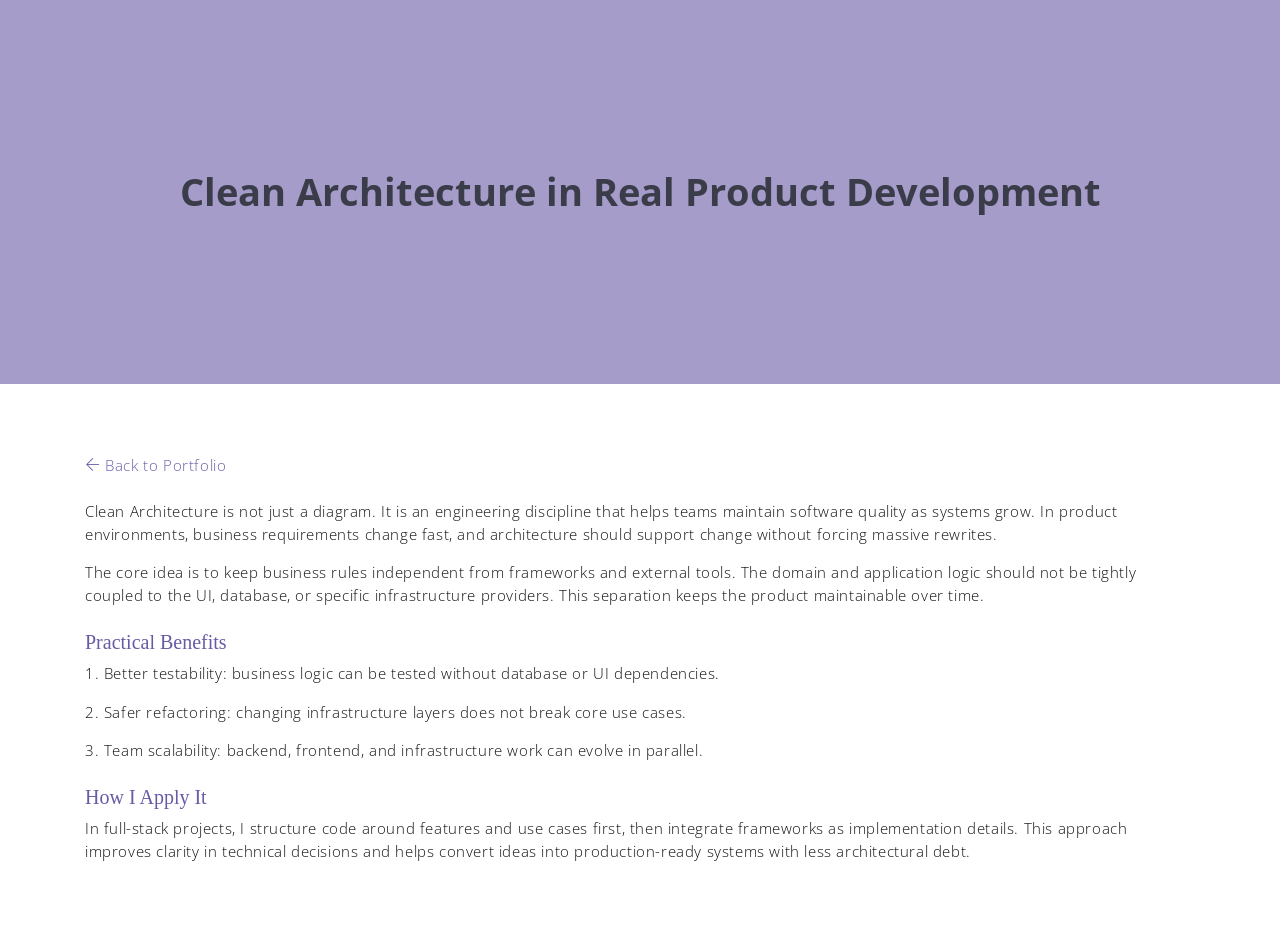
==== article-clean-architecture.html @ 53260e63 "Initial portfolio version" ====
<!DOCTYPE html>
<html lang="en">

<head>
    <meta charset="utf-8">
    <meta name="viewport" content="width=device-width, initial-scale=1, shrink-to-fit=no">
    <meta name="description" content="Clean Architecture in real product development by Badreddine Sbai.">
    <title>Clean Architecture in Real Product Development</title>
    <link rel="stylesheet" href="assets/vendors/themify-icons/css/themify-icons.css">
    <link rel="stylesheet" href="assets/css/meyawo.css">
</head>

<body>
    <header class="header header-mini">
        <div class="header-title text-center">Clean Architecture in Real Product Development</div>
    </header>

    <section class="section">
        <div class="container">
            <p class="mb-4"><a href="index.html"><i class="ti-arrow-left"></i> Back to Portfolio</a></p>

            <p>Clean Architecture is not just a diagram. It is an engineering discipline that helps teams maintain software quality as systems grow. In product environments, business requirements change fast, and architecture should support change without forcing massive rewrites.</p>

            <p>The core idea is to keep business rules independent from frameworks and external tools. The domain and application logic should not be tightly coupled to the UI, database, or specific infrastructure providers. This separation keeps the product maintainable over time.</p>

            <h5 class="mt-4">Practical Benefits</h5>
            <p>1. Better testability: business logic can be tested without database or UI dependencies.</p>
            <p>2. Safer refactoring: changing infrastructure layers does not break core use cases.</p>
            <p>3. Team scalability: backend, frontend, and infrastructure work can evolve in parallel.</p>

            <h5 class="mt-4">How I Apply It</h5>
            <p>In full-stack projects, I structure code around features and use cases first, then integrate frameworks as implementation details. This approach improves clarity in technical decisions and helps convert ideas into production-ready systems with less architectural debt.</p>
        </div>
    </section>

    <script src="assets/vendors/jquery/jquery-3.4.1.js"></script>
    <script src="assets/vendors/bootstrap/bootstrap.bundle.js"></script>
</body>

</html>
---- assets/vendors/themify-icons/css/themify-icons.css ----
@font-face {
	font-family: 'themify';
	src:url("../fonts/themify.eot?-fvbane");
	src:url("../fonts/themify.eot?#iefix-fvbane") format("embedded-opentype"),
		url("../fonts/themify.woff?-fvbane") format("woff"),
		url("../fonts/themify.ttf?-fvbane") format("truetype"),
		url("../fonts/themify.svg?-fvbane#themify") format("svg");
	font-weight: normal;
	font-style: normal;
}

[class^="ti-"], [class*=" ti-"] {
	font-family: 'themify';
	speak: none;
	font-style: normal;
	font-weight: normal;
	font-variant: normal;
	text-transform: none;
	line-height: 1;

	/* Better Font Rendering =========== */
	-webkit-font-smoothing: antialiased;
	-moz-osx-font-smoothing: grayscale;
}

.ti-wand:before {
	content: "\e600";
}
.ti-volume:before {
	content: "\e601";
}
.ti-user:before {
	content: "\e602";
}
.ti-unlock:before {
	content: "\e603";
}
.ti-unlink:before {
	content: "\e604";
}
.ti-trash:before {
	content: "\e605";
}
.ti-thought:before {
	content: "\e606";
}
.ti-target:before {
	content: "\e607";
}
.ti-tag:before {
	content: "\e608";
}
.ti-tablet:before {
	content: "\e609";
}
.ti-star:before {
	content: "\e60a";
}
.ti-spray:before {
	content: "\e60b";
}
.ti-signal:before {
	content: "\e60c";
}
.ti-shopping-cart:before {
	content: "\e60d";
}
.ti-shopping-cart-full:before {
	content: "\e60e";
}
.ti-settings:before {
	content: "\e60f";
}
.ti-search:before {
	content: "\e610";
}
.ti-zoom-in:before {
	content: "\e611";
}
.ti-zoom-out:before {
	content: "\e612";
}
.ti-cut:before {
	content: "\e613";
}
.ti-ruler:before {
	content: "\e614";
}
.ti-ruler-pencil:before {
	content: "\e615";
}
.ti-ruler-alt:before {
	content: "\e616";
}
.ti-bookmark:before {
	content: "\e617";
}
.ti-bookmark-alt:before {
	content: "\e618";
}
.ti-reload:before {
	content: "\e619";
}
.ti-plus:before {
	content: "\e61a";
}
.ti-pin:before {
	content: "\e61b";
}
.ti-pencil:before {
	content: "\e61c";
}
.ti-pencil-alt:before {
	content: "\e61d";
}
.ti-paint-roller:before {
	content: "\e61e";
}
.ti-paint-bucket:before {
	content: "\e61f";
}
.ti-na:before {
	content: "\e620";
}
.ti-mobile:before {
	content: "\e621";
}
.ti-minus:before {
	content: "\e622";
}
.ti-medall:before {
	content: "\e623";
}
.ti-medall-alt:before {
	content: "\e624";
}
.ti-marker:before {
	content: "\e625";
}
.ti-marker-alt:before {
	content: "\e626";
}
.ti-arrow-up:before {
	content: "\e627";
}
.ti-arrow-right:before {
	content: "\e628";
}
.ti-arrow-left:before {
	content: "\e629";
}
.ti-arrow-down:before {
	content: "\e62a";
}
.ti-lock:before {
	content: "\e62b";
}
.ti-location-arrow:before {
	content: "\e62c";
}
.ti-link:before {
	content: "\e62d";
}
.ti-layout:before {
	content: "\e62e";
}
.ti-layers:before {
	content: "\e62f";
}
.ti-layers-alt:before {
	content: "\e630";
}
.ti-key:before {
	content: "\e631";
}
.ti-import:before {
	content: "\e632";
}
.ti-image:before {
	content: "\e633";
}
.ti-heart:before {
	content: "\e634";
}
.ti-heart-broken:before {
	content: "\e635";
}
.ti-hand-stop:before {
	content: "\e636";
}
.ti-hand-open:before {
	content: "\e637";
}
.ti-hand-drag:before {
	content: "\e638";
}
.ti-folder:before {
	content: "\e639";
}
.ti-flag:before {
	content: "\e63a";
}
.ti-flag-alt:before {
	content: "\e63b";
}
.ti-flag-alt-2:before {
	content: "\e63c";
}
.ti-eye:before {
	content: "\e63d";
}
.ti-export:before {
	content: "\e63e";
}
.ti-exchange-vertical:before {
	content: "\e63f";
}
.ti-desktop:before {
	content: "\e640";
}
.ti-cup:before {
	content: "\e641";
}
.ti-crown:before {
	content: "\e642";
}
.ti-comments:before {
	content: "\e643";
}
.ti-comment:before {
	content: "\e644";
}
.ti-comment-alt:before {
	content: "\e645";
}
.ti-close:before {
	content: "\e646";
}
.ti-clip:before {
	content: "\e647";
}
.ti-angle-up:before {
	content: "\e648";
}
.ti-angle-right:before {
	content: "\e649";
}
.ti-angle-left:before {
	content: "\e64a";
}
.ti-angle-down:before {
	content: "\e64b";
}
.ti-check:before {
	content: "\e64c";
}
.ti-check-box:before {
	content: "\e64d";
}
.ti-camera:before {
	content: "\e64e";
}
.ti-announcement:before {
	content: "\e64f";
}
.ti-brush:before {
	content: "\e650";
}
.ti-briefcase:before {
	content: "\e651";
}
.ti-bolt:before {
	content: "\e652";
}
.ti-bolt-alt:before {
	content: "\e653";
}
.ti-blackboard:before {
	content: "\e654";
}
.ti-bag:before {
	content: "\e655";
}
.ti-move:before {
	content: "\e656";
}
.ti-arrows-vertical:before {
	content: "\e657";
}
.ti-arrows-horizontal:before {
	content: "\e658";
}
.ti-fullscreen:before {
	content: "\e659";
}
.ti-arrow-top-right:before {
	content: "\e65a";
}
.ti-arrow-top-left:before {
	content: "\e65b";
}
.ti-arrow-circle-up:before {
	content: "\e65c";
}
.ti-arrow-circle-right:before {
	content: "\e65d";
}
.ti-arrow-circle-left:before {
	content: "\e65e";
}
.ti-arrow-circle-down:before {
	content: "\e65f";
}
.ti-angle-double-up:before {
	content: "\e660";
}
.ti-angle-double-right:before {
	content: "\e661";
}
.ti-angle-double-left:before {
	content: "\e662";
}
.ti-angle-double-down:before {
	content: "\e663";
}
.ti-zip:before {
	content: "\e664";
}
.ti-world:before {
	content: "\e665";
}
.ti-wheelchair:before {
	content: "\e666";
}
.ti-view-list:before {
	content: "\e667";
}
.ti-view-list-alt:before {
	content: "\e668";
}
.ti-view-grid:before {
	content: "\e669";
}
.ti-uppercase:before {
	content: "\e66a";
}
.ti-upload:before {
	content: "\e66b";
}
.ti-underline:before {
	content: "\e66c";
}
.ti-truck:before {
	content: "\e66d";
}
.ti-timer:before {
	content: "\e66e";
}
.ti-ticket:before {
	content: "\e66f";
}
.ti-thumb-up:before {
	content: "\e670";
}
.ti-thumb-down:before {
	content: "\e671";
}
.ti-text:before {
	content: "\e672";
}
.ti-stats-up:before {
	content: "\e673";
}
.ti-stats-down:before {
	content: "\e674";
}
.ti-split-v:before {
	content: "\e675";
}
.ti-split-h:before {
	content: "\e676";
}
.ti-smallcap:before {
	content: "\e677";
}
.ti-shine:before {
	content: "\e678";
}
.ti-shift-right:before {
	content: "\e679";
}
.ti-shift-left:before {
	content: "\e67a";
}
.ti-shield:before {
	content: "\e67b";
}
.ti-notepad:before {
	content: "\e67c";
}
.ti-server:before {
	content: "\e67d";
}
.ti-quote-right:before {
	content: "\e67e";
}
.ti-quote-left:before {
	content: "\e67f";
}
.ti-pulse:before {
	content: "\e680";
}
.ti-printer:before {
	content: "\e681";
}
.ti-power-off:before {
	content: "\e682";
}
.ti-plug:before {
	content: "\e683";
}
.ti-pie-chart:before {
	content: "\e684";
}
.ti-paragraph:before {
	content: "\e685";
}
.ti-panel:before {
	content: "\e686";
}
.ti-package:before {
	content: "\e687";
}
.ti-music:before {
	content: "\e688";
}
.ti-music-alt:before {
	content: "\e689";
}
.ti-mouse:before {
	content: "\e68a";
}
.ti-mouse-alt:before {
	content: "\e68b";
}
.ti-money:before {
	content: "\e68c";
}
.ti-microphone:before {
	content: "\e68d";
}
.ti-menu:before {
	content: "\e68e";
}
.ti-menu-alt:before {
	content: "\e68f";
}
.ti-map:before {
	content: "\e690";
}
.ti-map-alt:before {
	content: "\e691";
}
.ti-loop:before {
	content: "\e692";
}
.ti-location-pin:before {
	content: "\e693";
}
.ti-list:before {
	content: "\e694";
}
.ti-light-bulb:before {
	content: "\e695";
}
.ti-Italic:before {
	content: "\e696";
}
.ti-info:before {
	content: "\e697";
}
.ti-infinite:before {
	content: "\e698";
}
.ti-id-badge:before {
	content: "\e699";
}
.ti-hummer:before {
	content: "\e69a";
}
.ti-home:before {
	content: "\e69b";
}
.ti-help:before {
	content: "\e69c";
}
.ti-headphone:before {
	content: "\e69d";
}
.ti-harddrives:before {
	content: "\e69e";
}
.ti-harddrive:before {
	content: "\e69f";
}
.ti-gift:before {
	content: "\e6a0";
}
.ti-game:before {
	content: "\e6a1";
}
.ti-filter:before {
	content: "\e6a2";
}
.ti-files:before {
	content: "\e6a3";
}
.ti-file:before {
	content: "\e6a4";
}
.ti-eraser:before {
	content: "\e6a5";
}
.ti-envelope:before {
	content: "\e6a6";
}
.ti-download:before {
	content: "\e6a7";
}
.ti-direction:before {
	content: "\e6a8";
}
.ti-direction-alt:before {
	content: "\e6a9";
}
.ti-dashboard:before {
	content: "\e6aa";
}
.ti-control-stop:before {
	content: "\e6ab";
}
.ti-control-shuffle:before {
	content: "\e6ac";
}
.ti-control-play:before {
	content: "\e6ad";
}
.ti-control-pause:before {
	content: "\e6ae";
}
.ti-control-forward:before {
	content: "\e6af";
}
.ti-control-backward:before {
	content: "\e6b0";
}
.ti-cloud:before {
	content: "\e6b1";
}
.ti-cloud-up:before {
	content: "\e6b2";
}
.ti-cloud-down:before {
	content: "\e6b3";
}
.ti-clipboard:before {
	content: "\e6b4";
}
.ti-car:before {
	content: "\e6b5";
}
.ti-calendar:before {
	content: "\e6b6";
}
.ti-book:before {
	content: "\e6b7";
}
.ti-bell:before {
	content: "\e6b8";
}
.ti-basketball:before {
	content: "\e6b9";
}
.ti-bar-chart:before {
	content: "\e6ba";
}
.ti-bar-chart-alt:before {
	content: "\e6bb";
}
.ti-back-right:before {
	content: "\e6bc";
}
.ti-back-left:before {
	content: "\e6bd";
}
.ti-arrows-corner:before {
	content: "\e6be";
}
.ti-archive:before {
	content: "\e6bf";
}
.ti-anchor:before {
	content: "\e6c0";
}
.ti-align-right:before {
	content: "\e6c1";
}
.ti-align-left:before {
	content: "\e6c2";
}
.ti-align-justify:before {
	content: "\e6c3";
}
.ti-align-center:before {
	content: "\e6c4";
}
.ti-alert:before {
	content: "\e6c5";
}
.ti-alarm-clock:before {
	content: "\e6c6";
}
.ti-agenda:before {
	content: "\e6c7";
}
.ti-write:before {
	content: "\e6c8";
}
.ti-window:before {
	content: "\e6c9";
}
.ti-widgetized:before {
	content: "\e6ca";
}
.ti-widget:before {
	content: "\e6cb";
}
.ti-widget-alt:before {
	content: "\e6cc";
}
.ti-wallet:before {
	content: "\e6cd";
}
.ti-video-clapper:before {
	content: "\e6ce";
}
.ti-video-camera:before {
	content: "\e6cf";
}
.ti-vector:before {
	content: "\e6d0";
}
.ti-themify-logo:before {
	content: "\e6d1";
}
.ti-themify-favicon:before {
	content: "\e6d2";
}
.ti-themify-favicon-alt:before {
	content: "\e6d3";
}
.ti-support:before {
	content: "\e6d4";
}
.ti-stamp:before {
	content: "\e6d5";
}
.ti-split-v-alt:before {
	content: "\e6d6";
}
.ti-slice:before {
	content: "\e6d7";
}
.ti-shortcode:before {
	content: "\e6d8";
}
.ti-shift-right-alt:before {
	content: "\e6d9";
}
.ti-shift-left-alt:before {
	content: "\e6da";
}
.ti-ruler-alt-2:before {
	content: "\e6db";
}
.ti-receipt:before {
	content: "\e6dc";
}
.ti-pin2:before {
	content: "\e6dd";
}
.ti-pin-alt:before {
	content: "\e6de";
}
.ti-pencil-alt2:before {
	content: "\e6df";
}
.ti-palette:before {
	content: "\e6e0";
}
.ti-more:before {
	content: "\e6e1";
}
.ti-more-alt:before {
	content: "\e6e2";
}
.ti-microphone-alt:before {
	content: "\e6e3";
}
.ti-magnet:before {
	content: "\e6e4";
}
.ti-line-double:before {
	content: "\e6e5";
}
.ti-line-dotted:before {
	content: "\e6e6";
}
.ti-line-dashed:before {
	content: "\e6e7";
}
.ti-layout-width-full:before {
	content: "\e6e8";
}
.ti-layout-width-default:before {
	content: "\e6e9";
}
.ti-layout-width-default-alt:before {
	content: "\e6ea";
}
.ti-layout-tab:before {
	content: "\e6eb";
}
.ti-layout-tab-window:before {
	content: "\e6ec";
}
.ti-layout-tab-v:before {
	content: "\e6ed";
}
.ti-layout-tab-min:before {
	content: "\e6ee";
}
.ti-layout-slider:before {
	content: "\e6ef";
}
.ti-layout-slider-alt:before {
	content: "\e6f0";
}
.ti-layout-sidebar-right:before {
	content: "\e6f1";
}
.ti-layout-sidebar-none:before {
	content: "\e6f2";
}
.ti-layout-sidebar-left:before {
	content: "\e6f3";
}
.ti-layout-placeholder:before {
	content: "\e6f4";
}
.ti-layout-menu:before {
	content: "\e6f5";
}
.ti-layout-menu-v:before {
	content: "\e6f6";
}
.ti-layout-menu-separated:before {
	content: "\e6f7";
}
.ti-layout-menu-full:before {
	content: "\e6f8";
}
.ti-layout-media-right-alt:before {
	content: "\e6f9";
}
.ti-layout-media-right:before {
	content: "\e6fa";
}
.ti-layout-media-overlay:before {
	content: "\e6fb";
}
.ti-layout-media-overlay-alt:before {
	content: "\e6fc";
}
.ti-layout-media-overlay-alt-2:before {
	content: "\e6fd";
}
.ti-layout-media-left-alt:before {
	content: "\e6fe";
}
.ti-layout-media-left:before {
	content: "\e6ff";
}
.ti-layout-media-center-alt:before {
	content: "\e700";
}
.ti-layout-media-center:before {
	content: "\e701";
}
.ti-layout-list-thumb:before {
	content: "\e702";
}
.ti-layout-list-thumb-alt:before {
	content: "\e703";
}
.ti-layout-list-post:before {
	content: "\e704";
}
.ti-layout-list-large-image:before {
	content: "\e705";
}
.ti-layout-line-solid:before {
	content: "\e706";
}
.ti-layout-grid4:before {
	content: "\e707";
}
.ti-layout-grid3:before {
	content: "\e708";
}
.ti-layout-grid2:before {
	content: "\e709";
}
.ti-layout-grid2-thumb:before {
	content: "\e70a";
}
.ti-layout-cta-right:before {
	content: "\e70b";
}
.ti-layout-cta-left:before {
	content: "\e70c";
}
.ti-layout-cta-center:before {
	content: "\e70d";
}
.ti-layout-cta-btn-right:before {
	content: "\e70e";
}
.ti-layout-cta-btn-left:before {
	content: "\e70f";
}
.ti-layout-column4:before {
	content: "\e710";
}
.ti-layout-column3:before {
	content: "\e711";
}
.ti-layout-column2:before {
	content: "\e712";
}
.ti-layout-accordion-separated:before {
	content: "\e713";
}
.ti-layout-accordion-merged:before {
	content: "\e714";
}
.ti-layout-accordion-list:before {
	content: "\e715";
}
.ti-ink-pen:before {
	content: "\e716";
}
.ti-info-alt:before {
	content: "\e717";
}
.ti-help-alt:before {
	content: "\e718";
}
.ti-headphone-alt:before {
	content: "\e719";
}
.ti-hand-point-up:before {
	content: "\e71a";
}
.ti-hand-point-right:before {
	content: "\e71b";
}
.ti-hand-point-left:before {
	content: "\e71c";
}
.ti-hand-point-down:before {
	content: "\e71d";
}
.ti-gallery:before {
	content: "\e71e";
}
.ti-face-smile:before {
	content: "\e71f";
}
.ti-face-sad:before {
	content: "\e720";
}
.ti-credit-card:before {
	content: "\e721";
}
.ti-control-skip-forward:before {
	content: "\e722";
}
.ti-control-skip-backward:before {
	content: "\e723";
}
.ti-control-record:before {
	content: "\e724";
}
.ti-control-eject:before {
	content: "\e725";
}
.ti-comments-smiley:before {
	content: "\e726";
}
.ti-brush-alt:before {
	content: "\e727";
}
.ti-youtube:before {
	content: "\e728";
}
.ti-vimeo:before {
	content: "\e729";
}
.ti-twitter:before {
	content: "\e72a";
}
.ti-time:before {
	content: "\e72b";
}
.ti-tumblr:before {
	content: "\e72c";
}
.ti-skype:before {
	content: "\e72d";
}
.ti-share:before {
	content: "\e72e";
}
.ti-share-alt:before {
	content: "\e72f";
}
.ti-rocket:before {
	content: "\e730";
}
.ti-pinterest:before {
	content: "\e731";
}
.ti-new-window:before {
	content: "\e732";
}
.ti-microsoft:before {
	content: "\e733";
}
.ti-list-ol:before {
	content: "\e734";
}
.ti-linkedin:before {
	content: "\e735";
}
.ti-layout-sidebar-2:before {
	content: "\e736";
}
.ti-layout-grid4-alt:before {
	content: "\e737";
}
.ti-layout-grid3-alt:before {
	content: "\e738";
}
.ti-layout-grid2-alt:before {
	content: "\e739";
}
.ti-layout-column4-alt:before {
	content: "\e73a";
}
.ti-layout-column3-alt:before {
	content: "\e73b";
}
.ti-layout-column2-alt:before {
	content: "\e73c";
}
.ti-instagram:before {
	content: "\e73d";
}
.ti-google:before {
	content: "\e73e";
}
.ti-github:before {
	content: "\e73f";
}
.ti-flickr:before {
	content: "\e740";
}
.ti-facebook:before {
	content: "\e741";
}
.ti-dropbox:before {
	content: "\e742";
}
.ti-dribbble:before {
	content: "\e743";
}
.ti-apple:before {
	content: "\e744";
}
.ti-android:before {
	content: "\e745";
}
.ti-save:before {
	content: "\e746";
}
.ti-save-alt:before {
	content: "\e747";
}
.ti-yahoo:before {
	content: "\e748";
}
.ti-wordpress:before {
	content: "\e749";
}
.ti-vimeo-alt:before {
	content: "\e74a";
}
.ti-twitter-alt:before {
	content: "\e74b";
}
.ti-tumblr-alt:before {
	content: "\e74c";
}
.ti-trello:before {
	content: "\e74d";
}
.ti-stack-overflow:before {
	content: "\e74e";
}
.ti-soundcloud:before {
	content: "\e74f";
}
.ti-sharethis:before {
	content: "\e750";
}
.ti-sharethis-alt:before {
	content: "\e751";
}
.ti-reddit:before {
	content: "\e752";
}
.ti-pinterest-alt:before {
	content: "\e753";
}
.ti-microsoft-alt:before {
	content: "\e754";
}
.ti-linux:before {
	content: "\e755";
}
.ti-jsfiddle:before {
	content: "\e756";
}
.ti-joomla:before {
	content: "\e757";
}
.ti-html5:before {
	content: "\e758";
}
.ti-flickr-alt:before {
	content: "\e759";
}
.ti-email:before {
	content: "\e75a";
}
.ti-drupal:before {
	content: "\e75b";
}
.ti-dropbox-alt:before {
	content: "\e75c";
}
.ti-css3:before {
	content: "\e75d";
}
.ti-rss:before {
	content: "\e75e";
}
.ti-rss-alt:before {
	content: "\e75f";
}
---- assets/css/meyawo.css ----
@charset "UTF-8";
/*!
=========================================================
* Meyawo Landing page
=========================================================

* Copyright: 2019 DevCRUD (https://devcrud.com)
* Licensed: (https://devcrud.com/licenses)
* Coded by www.devcrud.com

=========================================================

* The above copyright notice and this permission notice shall be included in all copies or substantial portions of the Software.
*/
@import url("https://fonts.googleapis.com/css?family=Baloo+Paaji|Open+Sans:300,300i,400,400i,600,600i,700,700i");
:root {
  --blue: #1e549f;
  --indigo: #695aa6;
  --purple: #6f42c1;
  --pink: #e83e8c;
  --red: #ec185d;
  --orange: #ff6d02;
  --yellow: #ffc107;
  --green: #1bb74f;
  --teal: #20c997;
  --cyan: #17a2b8;
  --white: #fff;
  --gray: #6c757d;
  --gray-dark: #393e46;
  --primary: #695aa6;
  --secondary: #393e46;
  --success: #1bb74f;
  --info: #17a2b8;
  --warning: #ff6d02;
  --danger: #ec185d;
  --light: #f8f9fa;
  --dark: #212529;
  --breakpoint-xs: 0;
  --breakpoint-sm: 576px;
  --breakpoint-md: 768px;
  --breakpoint-lg: 992px;
  --breakpoint-xl: 1200px;
  --font-family-sans-serif: "Open Sans", sans-serif;
  --font-family-monospace: SFMono-Regular, Menlo, Monaco, Consolas, "Liberation Mono", "Courier New", monospace;
}

*,
*::before,
*::after {
  box-sizing: border-box;
}

html {
  font-family: sans-serif;
  line-height: 1.15;
  -webkit-text-size-adjust: 100%;
  -webkit-tap-highlight-color: rgba(0, 0, 0, 0);
}

article, aside, figcaption, figure, footer, header, hgroup, main, nav, section {
  display: block;
}

body {
  margin: 0;
  font-family: "Open Sans", sans-serif;
  font-size: 1rem;
  font-weight: 400;
  line-height: 1.5;
  color: #212529;
  text-align: left;
  background-color: #fff;
}

[tabindex="-1"]:focus {
  outline: 0 !important;
}

hr {
  box-sizing: content-box;
  height: 0;
  overflow: visible;
}

h1, h2, h3, h4, h5, h6 {
  margin-top: 0;
  margin-bottom: 0.5rem;
}

p {
  margin-top: 0;
  margin-bottom: 1rem;
}

abbr[title],
abbr[data-original-title] {
  text-decoration: underline;
  -webkit-text-decoration: underline dotted;
          text-decoration: underline dotted;
  cursor: help;
  border-bottom: 0;
  -webkit-text-decoration-skip-ink: none;
          text-decoration-skip-ink: none;
}

address {
  margin-bottom: 1rem;
  font-style: normal;
  line-height: inherit;
}

ol,
ul,
dl {
  margin-top: 0;
  margin-bottom: 1rem;
}

ol ol,
ul ul,
ol ul,
ul ol {
  margin-bottom: 0;
}

dt {
  font-weight: 700;
}

dd {
  margin-bottom: .5rem;
  margin-left: 0;
}

blockquote {
  margin: 0 0 1rem;
}

b,
strong {
  font-weight: bolder;
}

small {
  font-size: 80%;
}

sub,
sup {
  position: relative;
  font-size: 75%;
  line-height: 0;
  vertical-align: baseline;
}

sub {
  bottom: -.25em;
}

sup {
  top: -.5em;
}

a {
  color: #695aa6;
  text-decoration: none;
  background-color: transparent;
}

a:hover {
  color: #493f75;
  text-decoration: none;
}

a:not([href]):not([tabindex]) {
  color: inherit;
  text-decoration: none;
}

a:not([href]):not([tabindex]):hover, a:not([href]):not([tabindex]):focus {
  color: inherit;
  text-decoration: none;
}

a:not([href]):not([tabindex]):focus {
  outline: 0;
}

pre,
code,
kbd,
samp {
  font-family: SFMono-Regular, Menlo, Monaco, Consolas, "Liberation Mono", "Courier New", monospace;
  font-size: 1em;
}

pre {
  margin-top: 0;
  margin-bottom: 1rem;
  overflow: auto;
}

figure {
  margin: 0 0 1rem;
}

img {
  vertical-align: middle;
  border-style: none;
}

svg {
  overflow: hidden;
  vertical-align: middle;
}

table {
  border-collapse: collapse;
}

caption {
  padding-top: 0.75rem;
  padding-bottom: 0.75rem;
  color: #6c757d;
  text-align: left;
  caption-side: bottom;
}

th {
  text-align: inherit;
}

label {
  display: inline-block;
  margin-bottom: 0.5rem;
}

button {
  border-radius: 0;
}

button:focus {
  outline: 1px dotted;
  outline: 5px auto -webkit-focus-ring-color;
}

input,
button,
select,
optgroup,
textarea {
  margin: 0;
  font-family: inherit;
  font-size: inherit;
  line-height: inherit;
}

button,
input {
  overflow: visible;
}

button,
select {
  text-transform: none;
}

select {
  word-wrap: normal;
}

button,
[type="button"],
[type="reset"],
[type="submit"] {
  -webkit-appearance: button;
}

button:not(:disabled),
[type="button"]:not(:disabled),
[type="reset"]:not(:disabled),
[type="submit"]:not(:disabled) {
  cursor: pointer;
}

button::-moz-focus-inner,
[type="button"]::-moz-focus-inner,
[type="reset"]::-moz-focus-inner,
[type="submit"]::-moz-focus-inner {
  padding: 0;
  border-style: none;
}

input[type="radio"],
input[type="checkbox"] {
  box-sizing: border-box;
  padding: 0;
}

input[type="date"],
input[type="time"],
input[type="datetime-local"],
input[type="month"] {
  -webkit-appearance: listbox;
}

textarea {
  overflow: auto;
  resize: vertical;
}

fieldset {
  min-width: 0;
  padding: 0;
  margin: 0;
  border: 0;
}

legend {
  display: block;
  width: 100%;
  max-width: 100%;
  padding: 0;
  margin-bottom: .5rem;
  font-size: 1.5rem;
  line-height: inherit;
  color: inherit;
  white-space: normal;
}

progress {
  vertical-align: baseline;
}

[type="number"]::-webkit-inner-spin-button,
[type="number"]::-webkit-outer-spin-button {
  height: auto;
}

[type="search"] {
  outline-offset: -2px;
  -webkit-appearance: none;
}

[type="search"]::-webkit-search-decoration {
  -webkit-appearance: none;
}

::-webkit-file-upload-button {
  font: inherit;
  -webkit-appearance: button;
}

output {
  display: inline-block;
}

summary {
  display: list-item;
  cursor: pointer;
}

template {
  display: none;
}

[hidden] {
  display: none !important;
}

h1, h2, h3, h4, h5, h6,
.h1, .h2, .h3, .h4, .h5, .h6 {
  margin-bottom: 0.5rem;
  font-weight: 500;
  line-height: 1.2;
}

h1, .h1 {
  font-size: 2.5rem;
}

h2, .h2 {
  font-size: 2rem;
}

h3, .h3 {
  font-size: 1.75rem;
}

h4, .h4 {
  font-size: 1.5rem;
}

h5, .h5 {
  font-size: 1.25rem;
}

h6, .h6 {
  font-size: 1rem;
}

.lead {
  font-size: 1.25rem;
  font-weight: 300;
}

.display-1 {
  font-size: 6rem;
  font-weight: 300;
  line-height: 1.2;
}

.display-2 {
  font-size: 5.5rem;
  font-weight: 300;
  line-height: 1.2;
}

.display-3 {
  font-size: 4.5rem;
  font-weight: 300;
  line-height: 1.2;
}

.display-4 {
  font-size: 3.5rem;
  font-weight: 300;
  line-height: 1.2;
}

hr {
  margin-top: 1rem;
  margin-bottom: 1rem;
  border: 0;
  border-top: 1px solid rgba(0, 0, 0, 0.1);
}

small,
.small {
  font-size: 80%;
  font-weight: 400;
}

mark,
.mark {
  padding: 0.2em;
  background-color: #fcf8e3;
}

.list-unstyled {
  padding-left: 0;
  list-style: none;
}

.list-inline {
  padding-left: 0;
  list-style: none;
}

.list-inline-item {
  display: inline-block;
}

.list-inline-item:not(:last-child) {
  margin-right: 0.5rem;
}

.initialism {
  font-size: 90%;
  text-transform: uppercase;
}

.blockquote {
  margin-bottom: 1rem;
  font-size: 1.25rem;
}

.blockquote-footer {
  display: block;
  font-size: 80%;
  color: #6c757d;
}

.blockquote-footer::before {
  content: "\2014\00A0";
}

.img-fluid {
  max-width: 100%;
  height: auto;
}

.img-thumbnail {
  padding: 0.25rem;
  background-color: #fff;
  border: 1px solid #dee2e6;
  border-radius: 0.25rem;
  max-width: 100%;
  height: auto;
}

.figure {
  display: inline-block;
}

.figure-img {
  margin-bottom: 0.5rem;
  line-height: 1;
}

.figure-caption {
  font-size: 90%;
  color: #6c757d;
}

code {
  font-size: 87.5%;
  color: #e83e8c;
  word-break: break-word;
}

a > code {
  color: inherit;
}

kbd {
  padding: 0.2rem 0.4rem;
  font-size: 87.5%;
  color: #fff;
  background-color: #212529;
  border-radius: 0.2rem;
}

kbd kbd {
  padding: 0;
  font-size: 100%;
  font-weight: 700;
}

pre {
  display: block;
  font-size: 87.5%;
  color: #212529;
}

pre code {
  font-size: inherit;
  color: inherit;
  word-break: normal;
}

.pre-scrollable {
  max-height: 340px;
  overflow-y: scroll;
}

.container {
  width: 100%;
  padding-right: 15px;
  padding-left: 15px;
  margin-right: auto;
  margin-left: auto;
}

@media (min-width: 576px) {
  .container {
    max-width: 540px;
  }
}

@media (min-width: 768px) {
  .container {
    max-width: 720px;
  }
}

@media (min-width: 992px) {
  .container {
    max-width: 960px;
  }
}

@media (min-width: 1200px) {
  .container {
    max-width: 1140px;
  }
}

.container-fluid {
  width: 100%;
  padding-right: 15px;
  padding-left: 15px;
  margin-right: auto;
  margin-left: auto;
}

.row {
  display: -webkit-box;
  display: -webkit-flex;
  display: -ms-flexbox;
  display: flex;
  -webkit-flex-wrap: wrap;
      -ms-flex-wrap: wrap;
          flex-wrap: wrap;
  margin-right: -15px;
  margin-left: -15px;
}

.no-gutters {
  margin-right: 0;
  margin-left: 0;
}

.no-gutters > .col,
.no-gutters > [class*="col-"] {
  padding-right: 0;
  padding-left: 0;
}

.col-1, .col-2, .col-3, .col-4, .col-5, .col-6, .col-7, .col-8, .col-9, .col-10, .col-11, .col-12, .col,
.col-auto, .col-sm-1, .col-sm-2, .col-sm-3, .col-sm-4, .col-sm-5, .col-sm-6, .col-sm-7, .col-sm-8, .col-sm-9, .col-sm-10, .col-sm-11, .col-sm-12, .col-sm,
.col-sm-auto, .col-md-1, .col-md-2, .col-md-3, .col-md-4, .col-md-5, .col-md-6, .col-md-7, .col-md-8, .col-md-9, .col-md-10, .col-md-11, .col-md-12, .col-md,
.col-md-auto, .col-lg-1, .col-lg-2, .col-lg-3, .col-lg-4, .col-lg-5, .col-lg-6, .col-lg-7, .col-lg-8, .col-lg-9, .col-lg-10, .col-lg-11, .col-lg-12, .col-lg,
.col-lg-auto, .col-xl-1, .col-xl-2, .col-xl-3, .col-xl-4, .col-xl-5, .col-xl-6, .col-xl-7, .col-xl-8, .col-xl-9, .col-xl-10, .col-xl-11, .col-xl-12, .col-xl,
.col-xl-auto {
  position: relative;
  width: 100%;
  padding-right: 15px;
  padding-left: 15px;
}

.col {
  -webkit-flex-basis: 0;
      -ms-flex-preferred-size: 0;
          flex-basis: 0;
  -webkit-box-flex: 1;
  -webkit-flex-grow: 1;
      -ms-flex-positive: 1;
          flex-grow: 1;
  max-width: 100%;
}

.col-auto {
  -webkit-box-flex: 0;
  -webkit-flex: 0 0 auto;
      -ms-flex: 0 0 auto;
          flex: 0 0 auto;
  width: auto;
  max-width: 100%;
}

.col-1 {
  -webkit-box-flex: 0;
  -webkit-flex: 0 0 8.33333%;
      -ms-flex: 0 0 8.33333%;
          flex: 0 0 8.33333%;
  max-width: 8.33333%;
}

.col-2 {
  -webkit-box-flex: 0;
  -webkit-flex: 0 0 16.66667%;
      -ms-flex: 0 0 16.66667%;
          flex: 0 0 16.66667%;
  max-width: 16.66667%;
}

.col-3 {
  -webkit-box-flex: 0;
  -webkit-flex: 0 0 25%;
      -ms-flex: 0 0 25%;
          flex: 0 0 25%;
  max-width: 25%;
}

.col-4 {
  -webkit-box-flex: 0;
  -webkit-flex: 0 0 33.33333%;
      -ms-flex: 0 0 33.33333%;
          flex: 0 0 33.33333%;
  max-width: 33.33333%;
}

.col-5 {
  -webkit-box-flex: 0;
  -webkit-flex: 0 0 41.66667%;
      -ms-flex: 0 0 41.66667%;
          flex: 0 0 41.66667%;
  max-width: 41.66667%;
}

.col-6 {
  -webkit-box-flex: 0;
  -webkit-flex: 0 0 50%;
      -ms-flex: 0 0 50%;
          flex: 0 0 50%;
  max-width: 50%;
}

.col-7 {
  -webkit-box-flex: 0;
  -webkit-flex: 0 0 58.33333%;
      -ms-flex: 0 0 58.33333%;
          flex: 0 0 58.33333%;
  max-width: 58.33333%;
}

.col-8 {
  -webkit-box-flex: 0;
  -webkit-flex: 0 0 66.66667%;
      -ms-flex: 0 0 66.66667%;
          flex: 0 0 66.66667%;
  max-width: 66.66667%;
}

.col-9 {
  -webkit-box-flex: 0;
  -webkit-flex: 0 0 75%;
      -ms-flex: 0 0 75%;
          flex: 0 0 75%;
  max-width: 75%;
}

.col-10 {
  -webkit-box-flex: 0;
  -webkit-flex: 0 0 83.33333%;
      -ms-flex: 0 0 83.33333%;
          flex: 0 0 83.33333%;
  max-width: 83.33333%;
}

.col-11 {
  -webkit-box-flex: 0;
  -webkit-flex: 0 0 91.66667%;
      -ms-flex: 0 0 91.66667%;
          flex: 0 0 91.66667%;
  max-width: 91.66667%;
}

.col-12 {
  -webkit-box-flex: 0;
  -webkit-flex: 0 0 100%;
      -ms-flex: 0 0 100%;
          flex: 0 0 100%;
  max-width: 100%;
}

.order-first {
  -webkit-box-ordinal-group: 0;
  -webkit-order: -1;
      -ms-flex-order: -1;
          order: -1;
}

.order-last {
  -webkit-box-ordinal-group: 14;
  -webkit-order: 13;
      -ms-flex-order: 13;
          order: 13;
}

.order-0 {
  -webkit-box-ordinal-group: 1;
  -webkit-order: 0;
      -ms-flex-order: 0;
          order: 0;
}

.order-1 {
  -webkit-box-ordinal-group: 2;
  -webkit-order: 1;
      -ms-flex-order: 1;
          order: 1;
}

.order-2 {
  -webkit-box-ordinal-group: 3;
  -webkit-order: 2;
      -ms-flex-order: 2;
          order: 2;
}

.order-3 {
  -webkit-box-ordinal-group: 4;
  -webkit-order: 3;
      -ms-flex-order: 3;
          order: 3;
}

.order-4 {
  -webkit-box-ordinal-group: 5;
  -webkit-order: 4;
      -ms-flex-order: 4;
          order: 4;
}

.order-5 {
  -webkit-box-ordinal-group: 6;
  -webkit-order: 5;
      -ms-flex-order: 5;
          order: 5;
}

.order-6 {
  -webkit-box-ordinal-group: 7;
  -webkit-order: 6;
      -ms-flex-order: 6;
          order: 6;
}

.order-7 {
  -webkit-box-ordinal-group: 8;
  -webkit-order: 7;
      -ms-flex-order: 7;
          order: 7;
}

.order-8 {
  -webkit-box-ordinal-group: 9;
  -webkit-order: 8;
      -ms-flex-order: 8;
          order: 8;
}

.order-9 {
  -webkit-box-ordinal-group: 10;
  -webkit-order: 9;
      -ms-flex-order: 9;
          order: 9;
}

.order-10 {
  -webkit-box-ordinal-group: 11;
  -webkit-order: 10;
      -ms-flex-order: 10;
          order: 10;
}

.order-11 {
  -webkit-box-ordinal-group: 12;
  -webkit-order: 11;
      -ms-flex-order: 11;
          order: 11;
}

.order-12 {
  -webkit-box-ordinal-group: 13;
  -webkit-order: 12;
      -ms-flex-order: 12;
          order: 12;
}

.offset-1 {
  margin-left: 8.33333%;
}

.offset-2 {
  margin-left: 16.66667%;
}

.offset-3 {
  margin-left: 25%;
}

.offset-4 {
  margin-left: 33.33333%;
}

.offset-5 {
  margin-left: 41.66667%;
}

.offset-6 {
  margin-left: 50%;
}

.offset-7 {
  margin-left: 58.33333%;
}

.offset-8 {
  margin-left: 66.66667%;
}

.offset-9 {
  margin-left: 75%;
}

.offset-10 {
  margin-left: 83.33333%;
}

.offset-11 {
  margin-left: 91.66667%;
}

@media (min-width: 576px) {
  .col-sm {
    -webkit-flex-basis: 0;
        -ms-flex-preferred-size: 0;
            flex-basis: 0;
    -webkit-box-flex: 1;
    -webkit-flex-grow: 1;
        -ms-flex-positive: 1;
            flex-grow: 1;
    max-width: 100%;
  }
  .col-sm-auto {
    -webkit-box-flex: 0;
    -webkit-flex: 0 0 auto;
        -ms-flex: 0 0 auto;
            flex: 0 0 auto;
    width: auto;
    max-width: 100%;
  }
  .col-sm-1 {
    -webkit-box-flex: 0;
    -webkit-flex: 0 0 8.33333%;
        -ms-flex: 0 0 8.33333%;
            flex: 0 0 8.33333%;
    max-width: 8.33333%;
  }
  .col-sm-2 {
    -webkit-box-flex: 0;
    -webkit-flex: 0 0 16.66667%;
        -ms-flex: 0 0 16.66667%;
            flex: 0 0 16.66667%;
    max-width: 16.66667%;
  }
  .col-sm-3 {
    -webkit-box-flex: 0;
    -webkit-flex: 0 0 25%;
        -ms-flex: 0 0 25%;
            flex: 0 0 25%;
    max-width: 25%;
  }
  .col-sm-4 {
    -webkit-box-flex: 0;
    -webkit-flex: 0 0 33.33333%;
        -ms-flex: 0 0 33.33333%;
            flex: 0 0 33.33333%;
    max-width: 33.33333%;
  }
  .col-sm-5 {
    -webkit-box-flex: 0;
    -webkit-flex: 0 0 41.66667%;
        -ms-flex: 0 0 41.66667%;
            flex: 0 0 41.66667%;
    max-width: 41.66667%;
  }
  .col-sm-6 {
    -webkit-box-flex: 0;
    -webkit-flex: 0 0 50%;
        -ms-flex: 0 0 50%;
            flex: 0 0 50%;
    max-width: 50%;
  }
  .col-sm-7 {
    -webkit-box-flex: 0;
    -webkit-flex: 0 0 58.33333%;
        -ms-flex: 0 0 58.33333%;
            flex: 0 0 58.33333%;
    max-width: 58.33333%;
  }
  .col-sm-8 {
    -webkit-box-flex: 0;
    -webkit-flex: 0 0 66.66667%;
        -ms-flex: 0 0 66.66667%;
            flex: 0 0 66.66667%;
    max-width: 66.66667%;
  }
  .col-sm-9 {
    -webkit-box-flex: 0;
    -webkit-flex: 0 0 75%;
        -ms-flex: 0 0 75%;
            flex: 0 0 75%;
    max-width: 75%;
  }
  .col-sm-10 {
    -webkit-box-flex: 0;
    -webkit-flex: 0 0 83.33333%;
        -ms-flex: 0 0 83.33333%;
            flex: 0 0 83.33333%;
    max-width: 83.33333%;
  }
  .col-sm-11 {
    -webkit-box-flex: 0;
    -webkit-flex: 0 0 91.66667%;
        -ms-flex: 0 0 91.66667%;
            flex: 0 0 91.66667%;
    max-width: 91.66667%;
  }
  .col-sm-12 {
    -webkit-box-flex: 0;
    -webkit-flex: 0 0 100%;
        -ms-flex: 0 0 100%;
            flex: 0 0 100%;
    max-width: 100%;
  }
  .order-sm-first {
    -webkit-box-ordinal-group: 0;
    -webkit-order: -1;
        -ms-flex-order: -1;
            order: -1;
  }
  .order-sm-last {
    -webkit-box-ordinal-group: 14;
    -webkit-order: 13;
        -ms-flex-order: 13;
            order: 13;
  }
  .order-sm-0 {
    -webkit-box-ordinal-group: 1;
    -webkit-order: 0;
        -ms-flex-order: 0;
            order: 0;
  }
  .order-sm-1 {
    -webkit-box-ordinal-group: 2;
    -webkit-order: 1;
        -ms-flex-order: 1;
            order: 1;
  }
  .order-sm-2 {
    -webkit-box-ordinal-group: 3;
    -webkit-order: 2;
        -ms-flex-order: 2;
            order: 2;
  }
  .order-sm-3 {
    -webkit-box-ordinal-group: 4;
    -webkit-order: 3;
        -ms-flex-order: 3;
            order: 3;
  }
  .order-sm-4 {
    -webkit-box-ordinal-group: 5;
    -webkit-order: 4;
        -ms-flex-order: 4;
            order: 4;
  }
  .order-sm-5 {
    -webkit-box-ordinal-group: 6;
    -webkit-order: 5;
        -ms-flex-order: 5;
            order: 5;
  }
  .order-sm-6 {
    -webkit-box-ordinal-group: 7;
    -webkit-order: 6;
        -ms-flex-order: 6;
            order: 6;
  }
  .order-sm-7 {
    -webkit-box-ordinal-group: 8;
    -webkit-order: 7;
        -ms-flex-order: 7;
            order: 7;
  }
  .order-sm-8 {
    -webkit-box-ordinal-group: 9;
    -webkit-order: 8;
        -ms-flex-order: 8;
            order: 8;
  }
  .order-sm-9 {
    -webkit-box-ordinal-group: 10;
    -webkit-order: 9;
        -ms-flex-order: 9;
            order: 9;
  }
  .order-sm-10 {
    -webkit-box-ordinal-group: 11;
    -webkit-order: 10;
        -ms-flex-order: 10;
            order: 10;
  }
  .order-sm-11 {
    -webkit-box-ordinal-group: 12;
    -webkit-order: 11;
        -ms-flex-order: 11;
            order: 11;
  }
  .order-sm-12 {
    -webkit-box-ordinal-group: 13;
    -webkit-order: 12;
        -ms-flex-order: 12;
            order: 12;
  }
  .offset-sm-0 {
    margin-left: 0;
  }
  .offset-sm-1 {
    margin-left: 8.33333%;
  }
  .offset-sm-2 {
    margin-left: 16.66667%;
  }
  .offset-sm-3 {
    margin-left: 25%;
  }
  .offset-sm-4 {
    margin-left: 33.33333%;
  }
  .offset-sm-5 {
    margin-left: 41.66667%;
  }
  .offset-sm-6 {
    margin-left: 50%;
  }
  .offset-sm-7 {
    margin-left: 58.33333%;
  }
  .offset-sm-8 {
    margin-left: 66.66667%;
  }
  .offset-sm-9 {
    margin-left: 75%;
  }
  .offset-sm-10 {
    margin-left: 83.33333%;
  }
  .offset-sm-11 {
    margin-left: 91.66667%;
  }
}

@media (min-width: 768px) {
  .col-md {
    -webkit-flex-basis: 0;
        -ms-flex-preferred-size: 0;
            flex-basis: 0;
    -webkit-box-flex: 1;
    -webkit-flex-grow: 1;
        -ms-flex-positive: 1;
            flex-grow: 1;
    max-width: 100%;
  }
  .col-md-auto {
    -webkit-box-flex: 0;
    -webkit-flex: 0 0 auto;
        -ms-flex: 0 0 auto;
            flex: 0 0 auto;
    width: auto;
    max-width: 100%;
  }
  .col-md-1 {
    -webkit-box-flex: 0;
    -webkit-flex: 0 0 8.33333%;
        -ms-flex: 0 0 8.33333%;
            flex: 0 0 8.33333%;
    max-width: 8.33333%;
  }
  .col-md-2 {
    -webkit-box-flex: 0;
    -webkit-flex: 0 0 16.66667%;
        -ms-flex: 0 0 16.66667%;
            flex: 0 0 16.66667%;
    max-width: 16.66667%;
  }
  .col-md-3 {
    -webkit-box-flex: 0;
    -webkit-flex: 0 0 25%;
        -ms-flex: 0 0 25%;
            flex: 0 0 25%;
    max-width: 25%;
  }
  .col-md-4 {
    -webkit-box-flex: 0;
    -webkit-flex: 0 0 33.33333%;
        -ms-flex: 0 0 33.33333%;
            flex: 0 0 33.33333%;
    max-width: 33.33333%;
  }
  .col-md-5 {
    -webkit-box-flex: 0;
    -webkit-flex: 0 0 41.66667%;
        -ms-flex: 0 0 41.66667%;
            flex: 0 0 41.66667%;
    max-width: 41.66667%;
  }
  .col-md-6 {
    -webkit-box-flex: 0;
    -webkit-flex: 0 0 50%;
        -ms-flex: 0 0 50%;
            flex: 0 0 50%;
    max-width: 50%;
  }
  .col-md-7 {
    -webkit-box-flex: 0;
    -webkit-flex: 0 0 58.33333%;
        -ms-flex: 0 0 58.33333%;
            flex: 0 0 58.33333%;
    max-width: 58.33333%;
  }
  .col-md-8 {
    -webkit-box-flex: 0;
    -webkit-flex: 0 0 66.66667%;
        -ms-flex: 0 0 66.66667%;
            flex: 0 0 66.66667%;
    max-width: 66.66667%;
  }
  .col-md-9 {
    -webkit-box-flex: 0;
    -webkit-flex: 0 0 75%;
        -ms-flex: 0 0 75%;
            flex: 0 0 75%;
    max-width: 75%;
  }
  .col-md-10 {
    -webkit-box-flex: 0;
    -webkit-flex: 0 0 83.33333%;
        -ms-flex: 0 0 83.33333%;
            flex: 0 0 83.33333%;
    max-width: 83.33333%;
  }
  .col-md-11 {
    -webkit-box-flex: 0;
    -webkit-flex: 0 0 91.66667%;
        -ms-flex: 0 0 91.66667%;
            flex: 0 0 91.66667%;
    max-width: 91.66667%;
  }
  .col-md-12 {
    -webkit-box-flex: 0;
    -webkit-flex: 0 0 100%;
        -ms-flex: 0 0 100%;
            flex: 0 0 100%;
    max-width: 100%;
  }
  .order-md-first {
    -webkit-box-ordinal-group: 0;
    -webkit-order: -1;
        -ms-flex-order: -1;
            order: -1;
  }
  .order-md-last {
    -webkit-box-ordinal-group: 14;
    -webkit-order: 13;
        -ms-flex-order: 13;
            order: 13;
  }
  .order-md-0 {
    -webkit-box-ordinal-group: 1;
    -webkit-order: 0;
        -ms-flex-order: 0;
            order: 0;
  }
  .order-md-1 {
    -webkit-box-ordinal-group: 2;
    -webkit-order: 1;
        -ms-flex-order: 1;
            order: 1;
  }
  .order-md-2 {
    -webkit-box-ordinal-group: 3;
    -webkit-order: 2;
        -ms-flex-order: 2;
            order: 2;
  }
  .order-md-3 {
    -webkit-box-ordinal-group: 4;
    -webkit-order: 3;
        -ms-flex-order: 3;
            order: 3;
  }
  .order-md-4 {
    -webkit-box-ordinal-group: 5;
    -webkit-order: 4;
        -ms-flex-order: 4;
            order: 4;
  }
  .order-md-5 {
    -webkit-box-ordinal-group: 6;
    -webkit-order: 5;
        -ms-flex-order: 5;
            order: 5;
  }
  .order-md-6 {
    -webkit-box-ordinal-group: 7;
    -webkit-order: 6;
        -ms-flex-order: 6;
            order: 6;
  }
  .order-md-7 {
    -webkit-box-ordinal-group: 8;
    -webkit-order: 7;
        -ms-flex-order: 7;
            order: 7;
  }
  .order-md-8 {
    -webkit-box-ordinal-group: 9;
    -webkit-order: 8;
        -ms-flex-order: 8;
            order: 8;
  }
  .order-md-9 {
    -webkit-box-ordinal-group: 10;
    -webkit-order: 9;
        -ms-flex-order: 9;
            order: 9;
  }
  .order-md-10 {
    -webkit-box-ordinal-group: 11;
    -webkit-order: 10;
        -ms-flex-order: 10;
            order: 10;
  }
  .order-md-11 {
    -webkit-box-ordinal-group: 12;
    -webkit-order: 11;
        -ms-flex-order: 11;
            order: 11;
  }
  .order-md-12 {
    -webkit-box-ordinal-group: 13;
    -webkit-order: 12;
        -ms-flex-order: 12;
            order: 12;
  }
  .offset-md-0 {
    margin-left: 0;
  }
  .offset-md-1 {
    margin-left: 8.33333%;
  }
  .offset-md-2 {
    margin-left: 16.66667%;
  }
  .offset-md-3 {
    margin-left: 25%;
  }
  .offset-md-4 {
    margin-left: 33.33333%;
  }
  .offset-md-5 {
    margin-left: 41.66667%;
  }
  .offset-md-6 {
    margin-left: 50%;
  }
  .offset-md-7 {
    margin-left: 58.33333%;
  }
  .offset-md-8 {
    margin-left: 66.66667%;
  }
  .offset-md-9 {
    margin-left: 75%;
  }
  .offset-md-10 {
    margin-left: 83.33333%;
  }
  .offset-md-11 {
    margin-left: 91.66667%;
  }
}

@media (min-width: 992px) {
  .col-lg {
    -webkit-flex-basis: 0;
        -ms-flex-preferred-size: 0;
            flex-basis: 0;
    -webkit-box-flex: 1;
    -webkit-flex-grow: 1;
        -ms-flex-positive: 1;
            flex-grow: 1;
    max-width: 100%;
  }
  .col-lg-auto {
    -webkit-box-flex: 0;
    -webkit-flex: 0 0 auto;
        -ms-flex: 0 0 auto;
            flex: 0 0 auto;
    width: auto;
    max-width: 100%;
  }
  .col-lg-1 {
    -webkit-box-flex: 0;
    -webkit-flex: 0 0 8.33333%;
        -ms-flex: 0 0 8.33333%;
            flex: 0 0 8.33333%;
    max-width: 8.33333%;
  }
  .col-lg-2 {
    -webkit-box-flex: 0;
    -webkit-flex: 0 0 16.66667%;
        -ms-flex: 0 0 16.66667%;
            flex: 0 0 16.66667%;
    max-width: 16.66667%;
  }
  .col-lg-3 {
    -webkit-box-flex: 0;
    -webkit-flex: 0 0 25%;
        -ms-flex: 0 0 25%;
            flex: 0 0 25%;
    max-width: 25%;
  }
  .col-lg-4 {
    -webkit-box-flex: 0;
    -webkit-flex: 0 0 33.33333%;
        -ms-flex: 0 0 33.33333%;
            flex: 0 0 33.33333%;
    max-width: 33.33333%;
  }
  .col-lg-5 {
    -webkit-box-flex: 0;
    -webkit-flex: 0 0 41.66667%;
        -ms-flex: 0 0 41.66667%;
            flex: 0 0 41.66667%;
    max-width: 41.66667%;
  }
  .col-lg-6 {
    -webkit-box-flex: 0;
    -webkit-flex: 0 0 50%;
        -ms-flex: 0 0 50%;
            flex: 0 0 50%;
    max-width: 50%;
  }
  .col-lg-7 {
    -webkit-box-flex: 0;
    -webkit-flex: 0 0 58.33333%;
        -ms-flex: 0 0 58.33333%;
            flex: 0 0 58.33333%;
    max-width: 58.33333%;
  }
  .col-lg-8 {
    -webkit-box-flex: 0;
    -webkit-flex: 0 0 66.66667%;
        -ms-flex: 0 0 66.66667%;
            flex: 0 0 66.66667%;
    max-width: 66.66667%;
  }
  .col-lg-9 {
    -webkit-box-flex: 0;
    -webkit-flex: 0 0 75%;
        -ms-flex: 0 0 75%;
            flex: 0 0 75%;
    max-width: 75%;
  }
  .col-lg-10 {
    -webkit-box-flex: 0;
    -webkit-flex: 0 0 83.33333%;
        -ms-flex: 0 0 83.33333%;
            flex: 0 0 83.33333%;
    max-width: 83.33333%;
  }
  .col-lg-11 {
    -webkit-box-flex: 0;
    -webkit-flex: 0 0 91.66667%;
        -ms-flex: 0 0 91.66667%;
            flex: 0 0 91.66667%;
    max-width: 91.66667%;
  }
  .col-lg-12 {
    -webkit-box-flex: 0;
    -webkit-flex: 0 0 100%;
        -ms-flex: 0 0 100%;
            flex: 0 0 100%;
    max-width: 100%;
  }
  .order-lg-first {
    -webkit-box-ordinal-group: 0;
    -webkit-order: -1;
        -ms-flex-order: -1;
            order: -1;
  }
  .order-lg-last {
    -webkit-box-ordinal-group: 14;
    -webkit-order: 13;
        -ms-flex-order: 13;
            order: 13;
  }
  .order-lg-0 {
    -webkit-box-ordinal-group: 1;
    -webkit-order: 0;
        -ms-flex-order: 0;
            order: 0;
  }
  .order-lg-1 {
    -webkit-box-ordinal-group: 2;
    -webkit-order: 1;
        -ms-flex-order: 1;
            order: 1;
  }
  .order-lg-2 {
    -webkit-box-ordinal-group: 3;
    -webkit-order: 2;
        -ms-flex-order: 2;
            order: 2;
  }
  .order-lg-3 {
    -webkit-box-ordinal-group: 4;
    -webkit-order: 3;
        -ms-flex-order: 3;
            order: 3;
  }
  .order-lg-4 {
    -webkit-box-ordinal-group: 5;
    -webkit-order: 4;
        -ms-flex-order: 4;
            order: 4;
  }
  .order-lg-5 {
    -webkit-box-ordinal-group: 6;
    -webkit-order: 5;
        -ms-flex-order: 5;
            order: 5;
  }
  .order-lg-6 {
    -webkit-box-ordinal-group: 7;
    -webkit-order: 6;
        -ms-flex-order: 6;
            order: 6;
  }
  .order-lg-7 {
    -webkit-box-ordinal-group: 8;
    -webkit-order: 7;
        -ms-flex-order: 7;
            order: 7;
  }
  .order-lg-8 {
    -webkit-box-ordinal-group: 9;
    -webkit-order: 8;
        -ms-flex-order: 8;
            order: 8;
  }
  .order-lg-9 {
    -webkit-box-ordinal-group: 10;
    -webkit-order: 9;
        -ms-flex-order: 9;
            order: 9;
  }
  .order-lg-10 {
    -webkit-box-ordinal-group: 11;
    -webkit-order: 10;
        -ms-flex-order: 10;
            order: 10;
  }
  .order-lg-11 {
    -webkit-box-ordinal-group: 12;
    -webkit-order: 11;
        -ms-flex-order: 11;
            order: 11;
  }
  .order-lg-12 {
    -webkit-box-ordinal-group: 13;
    -webkit-order: 12;
        -ms-flex-order: 12;
            order: 12;
  }
  .offset-lg-0 {
    margin-left: 0;
  }
  .offset-lg-1 {
    margin-left: 8.33333%;
  }
  .offset-lg-2 {
    margin-left: 16.66667%;
  }
  .offset-lg-3 {
    margin-left: 25%;
  }
  .offset-lg-4 {
    margin-left: 33.33333%;
  }
  .offset-lg-5 {
    margin-left: 41.66667%;
  }
  .offset-lg-6 {
    margin-left: 50%;
  }
  .offset-lg-7 {
    margin-left: 58.33333%;
  }
  .offset-lg-8 {
    margin-left: 66.66667%;
  }
  .offset-lg-9 {
    margin-left: 75%;
  }
  .offset-lg-10 {
    margin-left: 83.33333%;
  }
  .offset-lg-11 {
    margin-left: 91.66667%;
  }
}

@media (min-width: 1200px) {
  .col-xl {
    -webkit-flex-basis: 0;
        -ms-flex-preferred-size: 0;
            flex-basis: 0;
    -webkit-box-flex: 1;
    -webkit-flex-grow: 1;
        -ms-flex-positive: 1;
            flex-grow: 1;
    max-width: 100%;
  }
  .col-xl-auto {
    -webkit-box-flex: 0;
    -webkit-flex: 0 0 auto;
        -ms-flex: 0 0 auto;
            flex: 0 0 auto;
    width: auto;
    max-width: 100%;
  }
  .col-xl-1 {
    -webkit-box-flex: 0;
    -webkit-flex: 0 0 8.33333%;
        -ms-flex: 0 0 8.33333%;
            flex: 0 0 8.33333%;
    max-width: 8.33333%;
  }
  .col-xl-2 {
    -webkit-box-flex: 0;
    -webkit-flex: 0 0 16.66667%;
        -ms-flex: 0 0 16.66667%;
            flex: 0 0 16.66667%;
    max-width: 16.66667%;
  }
  .col-xl-3 {
    -webkit-box-flex: 0;
    -webkit-flex: 0 0 25%;
        -ms-flex: 0 0 25%;
            flex: 0 0 25%;
    max-width: 25%;
  }
  .col-xl-4 {
    -webkit-box-flex: 0;
    -webkit-flex: 0 0 33.33333%;
        -ms-flex: 0 0 33.33333%;
            flex: 0 0 33.33333%;
    max-width: 33.33333%;
  }
  .col-xl-5 {
    -webkit-box-flex: 0;
    -webkit-flex: 0 0 41.66667%;
        -ms-flex: 0 0 41.66667%;
            flex: 0 0 41.66667%;
    max-width: 41.66667%;
  }
  .col-xl-6 {
    -webkit-box-flex: 0;
    -webkit-flex: 0 0 50%;
        -ms-flex: 0 0 50%;
            flex: 0 0 50%;
    max-width: 50%;
  }
  .col-xl-7 {
    -webkit-box-flex: 0;
    -webkit-flex: 0 0 58.33333%;
        -ms-flex: 0 0 58.33333%;
            flex: 0 0 58.33333%;
    max-width: 58.33333%;
  }
  .col-xl-8 {
    -webkit-box-flex: 0;
    -webkit-flex: 0 0 66.66667%;
        -ms-flex: 0 0 66.66667%;
            flex: 0 0 66.66667%;
    max-width: 66.66667%;
  }
  .col-xl-9 {
    -webkit-box-flex: 0;
    -webkit-flex: 0 0 75%;
        -ms-flex: 0 0 75%;
            flex: 0 0 75%;
    max-width: 75%;
  }
  .col-xl-10 {
    -webkit-box-flex: 0;
    -webkit-flex: 0 0 83.33333%;
        -ms-flex: 0 0 83.33333%;
            flex: 0 0 83.33333%;
    max-width: 83.33333%;
  }
  .col-xl-11 {
    -webkit-box-flex: 0;
    -webkit-flex: 0 0 91.66667%;
        -ms-flex: 0 0 91.66667%;
            flex: 0 0 91.66667%;
    max-width: 91.66667%;
  }
  .col-xl-12 {
    -webkit-box-flex: 0;
    -webkit-flex: 0 0 100%;
        -ms-flex: 0 0 100%;
            flex: 0 0 100%;
    max-width: 100%;
  }
  .order-xl-first {
    -webkit-box-ordinal-group: 0;
    -webkit-order: -1;
        -ms-flex-order: -1;
            order: -1;
  }
  .order-xl-last {
    -webkit-box-ordinal-group: 14;
    -webkit-order: 13;
        -ms-flex-order: 13;
            order: 13;
  }
  .order-xl-0 {
    -webkit-box-ordinal-group: 1;
    -webkit-order: 0;
        -ms-flex-order: 0;
            order: 0;
  }
  .order-xl-1 {
    -webkit-box-ordinal-group: 2;
    -webkit-order: 1;
        -ms-flex-order: 1;
            order: 1;
  }
  .order-xl-2 {
    -webkit-box-ordinal-group: 3;
    -webkit-order: 2;
        -ms-flex-order: 2;
            order: 2;
  }
  .order-xl-3 {
    -webkit-box-ordinal-group: 4;
    -webkit-order: 3;
        -ms-flex-order: 3;
            order: 3;
  }
  .order-xl-4 {
    -webkit-box-ordinal-group: 5;
    -webkit-order: 4;
        -ms-flex-order: 4;
            order: 4;
  }
  .order-xl-5 {
    -webkit-box-ordinal-group: 6;
    -webkit-order: 5;
        -ms-flex-order: 5;
            order: 5;
  }
  .order-xl-6 {
    -webkit-box-ordinal-group: 7;
    -webkit-order: 6;
        -ms-flex-order: 6;
            order: 6;
  }
  .order-xl-7 {
    -webkit-box-ordinal-group: 8;
    -webkit-order: 7;
        -ms-flex-order: 7;
            order: 7;
  }
  .order-xl-8 {
    -webkit-box-ordinal-group: 9;
    -webkit-order: 8;
        -ms-flex-order: 8;
            order: 8;
  }
  .order-xl-9 {
    -webkit-box-ordinal-group: 10;
    -webkit-order: 9;
        -ms-flex-order: 9;
            order: 9;
  }
  .order-xl-10 {
    -webkit-box-ordinal-group: 11;
    -webkit-order: 10;
        -ms-flex-order: 10;
            order: 10;
  }
  .order-xl-11 {
    -webkit-box-ordinal-group: 12;
    -webkit-order: 11;
        -ms-flex-order: 11;
            order: 11;
  }
  .order-xl-12 {
    -webkit-box-ordinal-group: 13;
    -webkit-order: 12;
        -ms-flex-order: 12;
            order: 12;
  }
  .offset-xl-0 {
    margin-left: 0;
  }
  .offset-xl-1 {
    margin-left: 8.33333%;
  }
  .offset-xl-2 {
    margin-left: 16.66667%;
  }
  .offset-xl-3 {
    margin-left: 25%;
  }
  .offset-xl-4 {
    margin-left: 33.33333%;
  }
  .offset-xl-5 {
    margin-left: 41.66667%;
  }
  .offset-xl-6 {
    margin-left: 50%;
  }
  .offset-xl-7 {
    margin-left: 58.33333%;
  }
  .offset-xl-8 {
    margin-left: 66.66667%;
  }
  .offset-xl-9 {
    margin-left: 75%;
  }
  .offset-xl-10 {
    margin-left: 83.33333%;
  }
  .offset-xl-11 {
    margin-left: 91.66667%;
  }
}

.table {
  width: 100%;
  margin-bottom: 1rem;
  color: #212529;
}

.table th,
.table td {
  padding: 0.75rem;
  vertical-align: top;
  border-top: 1px solid #dee2e6;
}

.table thead th {
  vertical-align: bottom;
  border-bottom: 2px solid #dee2e6;
}

.table tbody + tbody {
  border-top: 2px solid #dee2e6;
}

.table-sm th,
.table-sm td {
  padding: 0.3rem;
}

.table-bordered {
  border: 1px solid #dee2e6;
}

.table-bordered th,
.table-bordered td {
  border: 1px solid #dee2e6;
}

.table-bordered thead th,
.table-bordered thead td {
  border-bottom-width: 2px;
}

.table-borderless th,
.table-borderless td,
.table-borderless thead th,
.table-borderless tbody + tbody {
  border: 0;
}

.table-striped tbody tr:nth-of-type(odd) {
  background-color: rgba(0, 0, 0, 0.05);
}

.table-hover tbody tr:hover {
  color: #212529;
  background-color: rgba(0, 0, 0, 0.075);
}

.table-primary,
.table-primary > th,
.table-primary > td {
  background-color: #d5d1e6;
}

.table-primary th,
.table-primary td,
.table-primary thead th,
.table-primary tbody + tbody {
  border-color: #b1a9d1;
}

.table-hover .table-primary:hover {
  background-color: #c6c0dd;
}

.table-hover .table-primary:hover > td,
.table-hover .table-primary:hover > th {
  background-color: #c6c0dd;
}

.table-secondary,
.table-secondary > th,
.table-secondary > td {
  background-color: #c8c9cb;
}

.table-secondary th,
.table-secondary td,
.table-secondary thead th,
.table-secondary tbody + tbody {
  border-color: #989b9f;
}

.table-hover .table-secondary:hover {
  background-color: #bbbcbf;
}

.table-hover .table-secondary:hover > td,
.table-hover .table-secondary:hover > th {
  background-color: #bbbcbf;
}

.table-success,
.table-success > th,
.table-success > td {
  background-color: #bfebce;
}

.table-success th,
.table-success td,
.table-success thead th,
.table-success tbody + tbody {
  border-color: #88daa3;
}

.table-hover .table-success:hover {
  background-color: #ace5bf;
}

.table-hover .table-success:hover > td,
.table-hover .table-success:hover > th {
  background-color: #ace5bf;
}

.table-info,
.table-info > th,
.table-info > td {
  background-color: #bee5eb;
}

.table-info th,
.table-info td,
.table-info thead th,
.table-info tbody + tbody {
  border-color: #86cfda;
}

.table-hover .table-info:hover {
  background-color: #abdde5;
}

.table-hover .table-info:hover > td,
.table-hover .table-info:hover > th {
  background-color: #abdde5;
}

.table-warning,
.table-warning > th,
.table-warning > td {
  background-color: #ffd6b8;
}

.table-warning th,
.table-warning td,
.table-warning thead th,
.table-warning tbody + tbody {
  border-color: #ffb37b;
}

.table-hover .table-warning:hover {
  background-color: #ffc79f;
}

.table-hover .table-warning:hover > td,
.table-hover .table-warning:hover > th {
  background-color: #ffc79f;
}

.table-danger,
.table-danger > th,
.table-danger > td {
  background-color: #fabed2;
}

.table-danger th,
.table-danger td,
.table-danger thead th,
.table-danger tbody + tbody {
  border-color: #f587ab;
}

.table-hover .table-danger:hover {
  background-color: #f8a6c2;
}

.table-hover .table-danger:hover > td,
.table-hover .table-danger:hover > th {
  background-color: #f8a6c2;
}

.table-light,
.table-light > th,
.table-light > td {
  background-color: #fdfdfe;
}

.table-light th,
.table-light td,
.table-light thead th,
.table-light tbody + tbody {
  border-color: #fbfcfc;
}

.table-hover .table-light:hover {
  background-color: #ececf6;
}

.table-hover .table-light:hover > td,
.table-hover .table-light:hover > th {
  background-color: #ececf6;
}

.table-dark,
.table-dark > th,
.table-dark > td {
  background-color: #c1c2c3;
}

.table-dark th,
.table-dark td,
.table-dark thead th,
.table-dark tbody + tbody {
  border-color: #8c8e90;
}

.table-hover .table-dark:hover {
  background-color: #b4b5b6;
}

.table-hover .table-dark:hover > td,
.table-hover .table-dark:hover > th {
  background-color: #b4b5b6;
}

.table-active,
.table-active > th,
.table-active > td {
  background-color: rgba(0, 0, 0, 0.075);
}

.table-hover .table-active:hover {
  background-color: rgba(0, 0, 0, 0.075);
}

.table-hover .table-active:hover > td,
.table-hover .table-active:hover > th {
  background-color: rgba(0, 0, 0, 0.075);
}

.table .thead-dark th {
  color: #fff;
  background-color: #393e46;
  border-color: #4a515b;
}

.table .thead-light th {
  color: #495057;
  background-color: #e9ecef;
  border-color: #dee2e6;
}

.table-dark {
  color: #fff;
  background-color: #393e46;
}

.table-dark th,
.table-dark td,
.table-dark thead th {
  border-color: #4a515b;
}

.table-dark.table-bordered {
  border: 0;
}

.table-dark.table-striped tbody tr:nth-of-type(odd) {
  background-color: rgba(255, 255, 255, 0.05);
}

.table-dark.table-hover tbody tr:hover {
  color: #fff;
  background-color: rgba(255, 255, 255, 0.075);
}

@media (max-width: 575.98px) {
  .table-responsive-sm {
    display: block;
    width: 100%;
    overflow-x: auto;
    -webkit-overflow-scrolling: touch;
  }
  .table-responsive-sm > .table-bordered {
    border: 0;
  }
}

@media (max-width: 767.98px) {
  .table-responsive-md {
    display: block;
    width: 100%;
    overflow-x: auto;
    -webkit-overflow-scrolling: touch;
  }
  .table-responsive-md > .table-bordered {
    border: 0;
  }
}

@media (max-width: 991.98px) {
  .table-responsive-lg {
    display: block;
    width: 100%;
    overflow-x: auto;
    -webkit-overflow-scrolling: touch;
  }
  .table-responsive-lg > .table-bordered {
    border: 0;
  }
}

@media (max-width: 1199.98px) {
  .table-responsive-xl {
    display: block;
    width: 100%;
    overflow-x: auto;
    -webkit-overflow-scrolling: touch;
  }
  .table-responsive-xl > .table-bordered {
    border: 0;
  }
}

.table-responsive {
  display: block;
  width: 100%;
  overflow-x: auto;
  -webkit-overflow-scrolling: touch;
}

.table-responsive > .table-bordered {
  border: 0;
}

.form-control {
  display: block;
  width: 100%;
  height: calc(1.5em + 0.75rem + 2px);
  padding: 0.375rem 0.75rem;
  font-size: 1rem;
  font-weight: 400;
  line-height: 1.5;
  color: #495057;
  background-color: rgba(0, 0, 0, 0.01);
  background-clip: padding-box;
  border: 1px solid #ced4da;
  border-radius: 0.25rem;
  -webkit-transition: border-color 0.15s ease-in-out, box-shadow 0.15s ease-in-out;
  transition: border-color 0.15s ease-in-out, box-shadow 0.15s ease-in-out;
}

@media (prefers-reduced-motion: reduce) {
  .form-control {
    -webkit-transition: none;
    transition: none;
  }
}

.form-control::-ms-expand {
  background-color: transparent;
  border: 0;
}

.form-control:focus {
  color: #495057;
  background-color: rgba(0, 0, 0, 0.01);
  border-color: #b4add3;
  outline: 0;
  box-shadow: 0 0 0 0.2rem rgba(105, 90, 166, 0.25);
}

.form-control::-webkit-input-placeholder {
  color: #6c757d;
  opacity: 1;
}

.form-control::-moz-placeholder {
  color: #6c757d;
  opacity: 1;
}

.form-control:-ms-input-placeholder {
  color: #6c757d;
  opacity: 1;
}

.form-control::-ms-input-placeholder {
  color: #6c757d;
  opacity: 1;
}

.form-control::placeholder {
  color: #6c757d;
  opacity: 1;
}

.form-control:disabled, .form-control[readonly] {
  background-color: #e9ecef;
  opacity: 1;
}

select.form-control:focus::-ms-value {
  color: #495057;
  background-color: rgba(0, 0, 0, 0.01);
}

.form-control-file,
.form-control-range {
  display: block;
  width: 100%;
}

.col-form-label {
  padding-top: calc(0.375rem + 1px);
  padding-bottom: calc(0.375rem + 1px);
  margin-bottom: 0;
  font-size: inherit;
  line-height: 1.5;
}

.col-form-label-lg {
  padding-top: calc(0.5rem + 1px);
  padding-bottom: calc(0.5rem + 1px);
  font-size: 1.25rem;
  line-height: 1.5;
}

.col-form-label-sm {
  padding-top: calc(0.25rem + 1px);
  padding-bottom: calc(0.25rem + 1px);
  font-size: 0.875rem;
  line-height: 1.5;
}

.form-control-plaintext {
  display: block;
  width: 100%;
  padding-top: 0.375rem;
  padding-bottom: 0.375rem;
  margin-bottom: 0;
  line-height: 1.5;
  color: #212529;
  background-color: transparent;
  border: solid transparent;
  border-width: 1px 0;
}

.form-control-plaintext.form-control-sm, .form-control-plaintext.form-control-lg {
  padding-right: 0;
  padding-left: 0;
}

.form-control-sm {
  height: calc(1.5em + 0.5rem + 2px);
  padding: 0.25rem 0.5rem;
  font-size: 0.875rem;
  line-height: 1.5;
  border-radius: 0.2rem;
}

.form-control-lg {
  height: calc(1.5em + 1rem + 2px);
  padding: 0.5rem 1rem;
  font-size: 1.25rem;
  line-height: 1.5;
  border-radius: 0.3rem;
}

select.form-control[size], select.form-control[multiple] {
  height: auto;
}

textarea.form-control {
  height: auto;
}

.form-group {
  margin-bottom: 1rem;
}

.form-text {
  display: block;
  margin-top: 0.25rem;
}

.form-row {
  display: -webkit-box;
  display: -webkit-flex;
  display: -ms-flexbox;
  display: flex;
  -webkit-flex-wrap: wrap;
      -ms-flex-wrap: wrap;
          flex-wrap: wrap;
  margin-right: -5px;
  margin-left: -5px;
}

.form-row > .col,
.form-row > [class*="col-"] {
  padding-right: 5px;
  padding-left: 5px;
}

.form-check {
  position: relative;
  display: block;
  padding-left: 1.25rem;
}

.form-check-input {
  position: absolute;
  margin-top: 0.3rem;
  margin-left: -1.25rem;
}

.form-check-input:disabled ~ .form-check-label {
  color: #6c757d;
}

.form-check-label {
  margin-bottom: 0;
}

.form-check-inline {
  display: -webkit-inline-box;
  display: -webkit-inline-flex;
  display: -ms-inline-flexbox;
  display: inline-flex;
  -webkit-box-align: center;
  -webkit-align-items: center;
      -ms-flex-align: center;
          align-items: center;
  padding-left: 0;
  margin-right: 0.75rem;
}

.form-check-inline .form-check-input {
  position: static;
  margin-top: 0;
  margin-right: 0.3125rem;
  margin-left: 0;
}

.valid-feedback {
  display: none;
  width: 100%;
  margin-top: 0.25rem;
  font-size: 80%;
  color: #1bb74f;
}

.valid-tooltip {
  position: absolute;
  top: 100%;
  z-index: 5;
  display: none;
  max-width: 100%;
  padding: 0.25rem 0.5rem;
  margin-top: .1rem;
  font-size: 0.875rem;
  line-height: 1.5;
  color: #fff;
  background-color: rgba(27, 183, 79, 0.9);
  border-radius: 0.25rem;
}

.was-validated .form-control:valid, .form-control.is-valid {
  border-color: #1bb74f;
  padding-right: calc(1.5em + 0.75rem);
  background-image: url("data:image/svg+xml,%3csvg xmlns='http://www.w3.org/2000/svg' viewBox='0 0 8 8'%3e%3cpath fill='%231bb74f' d='M2.3 6.73L.6 4.53c-.4-1.04.46-1.4 1.1-.8l1.1 1.4 3.4-3.8c.6-.63 1.6-.27 1.2.7l-4 4.6c-.43.5-.8.4-1.1.1z'/%3e%3c/svg%3e");
  background-repeat: no-repeat;
  background-position: center right calc(0.375em + 0.1875rem);
  background-size: calc(0.75em + 0.375rem) calc(0.75em + 0.375rem);
}

.was-validated .form-control:valid:focus, .form-control.is-valid:focus {
  border-color: #1bb74f;
  box-shadow: 0 0 0 0.2rem rgba(27, 183, 79, 0.25);
}

.was-validated .form-control:valid ~ .valid-feedback,
.was-validated .form-control:valid ~ .valid-tooltip, .form-control.is-valid ~ .valid-feedback,
.form-control.is-valid ~ .valid-tooltip {
  display: block;
}

.was-validated textarea.form-control:valid, textarea.form-control.is-valid {
  padding-right: calc(1.5em + 0.75rem);
  background-position: top calc(0.375em + 0.1875rem) right calc(0.375em + 0.1875rem);
}

.was-validated .custom-select:valid, .custom-select.is-valid {
  border-color: #1bb74f;
  padding-right: calc((1em + 0.75rem) * 3 / 4 + 1.75rem);
  background: url("data:image/svg+xml,%3csvg xmlns='http://www.w3.org/2000/svg' viewBox='0 0 4 5'%3e%3cpath fill='%23393e46' d='M2 0L0 2h4zm0 5L0 3h4z'/%3e%3c/svg%3e") no-repeat right 0.75rem center/8px 10px, url("data:image/svg+xml,%3csvg xmlns='http://www.w3.org/2000/svg' viewBox='0 0 8 8'%3e%3cpath fill='%231bb74f' d='M2.3 6.73L.6 4.53c-.4-1.04.46-1.4 1.1-.8l1.1 1.4 3.4-3.8c.6-.63 1.6-.27 1.2.7l-4 4.6c-.43.5-.8.4-1.1.1z'/%3e%3c/svg%3e") rgba(0, 0, 0, 0.01) no-repeat center right 1.75rem/calc(0.75em + 0.375rem) calc(0.75em + 0.375rem);
}

.was-validated .custom-select:valid:focus, .custom-select.is-valid:focus {
  border-color: #1bb74f;
  box-shadow: 0 0 0 0.2rem rgba(27, 183, 79, 0.25);
}

.was-validated .custom-select:valid ~ .valid-feedback,
.was-validated .custom-select:valid ~ .valid-tooltip, .custom-select.is-valid ~ .valid-feedback,
.custom-select.is-valid ~ .valid-tooltip {
  display: block;
}

.was-validated .form-control-file:valid ~ .valid-feedback,
.was-validated .form-control-file:valid ~ .valid-tooltip, .form-control-file.is-valid ~ .valid-feedback,
.form-control-file.is-valid ~ .valid-tooltip {
  display: block;
}

.was-validated .form-check-input:valid ~ .form-check-label, .form-check-input.is-valid ~ .form-check-label {
  color: #1bb74f;
}

.was-validated .form-check-input:valid ~ .valid-feedback,
.was-validated .form-check-input:valid ~ .valid-tooltip, .form-check-input.is-valid ~ .valid-feedback,
.form-check-input.is-valid ~ .valid-tooltip {
  display: block;
}

.was-validated .custom-control-input:valid ~ .custom-control-label, .custom-control-input.is-valid ~ .custom-control-label {
  color: #1bb74f;
}

.was-validated .custom-control-input:valid ~ .custom-control-label::before, .custom-control-input.is-valid ~ .custom-control-label::before {
  border-color: #1bb74f;
}

.was-validated .custom-control-input:valid ~ .valid-feedback,
.was-validated .custom-control-input:valid ~ .valid-tooltip, .custom-control-input.is-valid ~ .valid-feedback,
.custom-control-input.is-valid ~ .valid-tooltip {
  display: block;
}

.was-validated .custom-control-input:valid:checked ~ .custom-control-label::before, .custom-control-input.is-valid:checked ~ .custom-control-label::before {
  border-color: #26df64;
  background-color: #26df64;
}

.was-validated .custom-control-input:valid:focus ~ .custom-control-label::before, .custom-control-input.is-valid:focus ~ .custom-control-label::before {
  box-shadow: 0 0 0 0.2rem rgba(27, 183, 79, 0.25);
}

.was-validated .custom-control-input:valid:focus:not(:checked) ~ .custom-control-label::before, .custom-control-input.is-valid:focus:not(:checked) ~ .custom-control-label::before {
  border-color: #1bb74f;
}

.was-validated .custom-file-input:valid ~ .custom-file-label, .custom-file-input.is-valid ~ .custom-file-label {
  border-color: #1bb74f;
}

.was-validated .custom-file-input:valid ~ .valid-feedback,
.was-validated .custom-file-input:valid ~ .valid-tooltip, .custom-file-input.is-valid ~ .valid-feedback,
.custom-file-input.is-valid ~ .valid-tooltip {
  display: block;
}

.was-validated .custom-file-input:valid:focus ~ .custom-file-label, .custom-file-input.is-valid:focus ~ .custom-file-label {
  border-color: #1bb74f;
  box-shadow: 0 0 0 0.2rem rgba(27, 183, 79, 0.25);
}

.invalid-feedback {
  display: none;
  width: 100%;
  margin-top: 0.25rem;
  font-size: 80%;
  color: #ec185d;
}

.invalid-tooltip {
  position: absolute;
  top: 100%;
  z-index: 5;
  display: none;
  max-width: 100%;
  padding: 0.25rem 0.5rem;
  margin-top: .1rem;
  font-size: 0.875rem;
  line-height: 1.5;
  color: #fff;
  background-color: rgba(236, 24, 93, 0.9);
  border-radius: 0.25rem;
}

.was-validated .form-control:invalid, .form-control.is-invalid {
  border-color: #ec185d;
  padding-right: calc(1.5em + 0.75rem);
  background-image: url("data:image/svg+xml,%3csvg xmlns='http://www.w3.org/2000/svg' fill='%23ec185d' viewBox='-2 -2 7 7'%3e%3cpath stroke='%23ec185d' d='M0 0l3 3m0-3L0 3'/%3e%3ccircle r='.5'/%3e%3ccircle cx='3' r='.5'/%3e%3ccircle cy='3' r='.5'/%3e%3ccircle cx='3' cy='3' r='.5'/%3e%3c/svg%3E");
  background-repeat: no-repeat;
  background-position: center right calc(0.375em + 0.1875rem);
  background-size: calc(0.75em + 0.375rem) calc(0.75em + 0.375rem);
}

.was-validated .form-control:invalid:focus, .form-control.is-invalid:focus {
  border-color: #ec185d;
  box-shadow: 0 0 0 0.2rem rgba(236, 24, 93, 0.25);
}

.was-validated .form-control:invalid ~ .invalid-feedback,
.was-validated .form-control:invalid ~ .invalid-tooltip, .form-control.is-invalid ~ .invalid-feedback,
.form-control.is-invalid ~ .invalid-tooltip {
  display: block;
}

.was-validated textarea.form-control:invalid, textarea.form-control.is-invalid {
  padding-right: calc(1.5em + 0.75rem);
  background-position: top calc(0.375em + 0.1875rem) right calc(0.375em + 0.1875rem);
}

.was-validated .custom-select:invalid, .custom-select.is-invalid {
  border-color: #ec185d;
  padding-right: calc((1em + 0.75rem) * 3 / 4 + 1.75rem);
  background: url("data:image/svg+xml,%3csvg xmlns='http://www.w3.org/2000/svg' viewBox='0 0 4 5'%3e%3cpath fill='%23393e46' d='M2 0L0 2h4zm0 5L0 3h4z'/%3e%3c/svg%3e") no-repeat right 0.75rem center/8px 10px, url("data:image/svg+xml,%3csvg xmlns='http://www.w3.org/2000/svg' fill='%23ec185d' viewBox='-2 -2 7 7'%3e%3cpath stroke='%23ec185d' d='M0 0l3 3m0-3L0 3'/%3e%3ccircle r='.5'/%3e%3ccircle cx='3' r='.5'/%3e%3ccircle cy='3' r='.5'/%3e%3ccircle cx='3' cy='3' r='.5'/%3e%3c/svg%3E") rgba(0, 0, 0, 0.01) no-repeat center right 1.75rem/calc(0.75em + 0.375rem) calc(0.75em + 0.375rem);
}

.was-validated .custom-select:invalid:focus, .custom-select.is-invalid:focus {
  border-color: #ec185d;
  box-shadow: 0 0 0 0.2rem rgba(236, 24, 93, 0.25);
}

.was-validated .custom-select:invalid ~ .invalid-feedback,
.was-validated .custom-select:invalid ~ .invalid-tooltip, .custom-select.is-invalid ~ .invalid-feedback,
.custom-select.is-invalid ~ .invalid-tooltip {
  display: block;
}

.was-validated .form-control-file:invalid ~ .invalid-feedback,
.was-validated .form-control-file:invalid ~ .invalid-tooltip, .form-control-file.is-invalid ~ .invalid-feedback,
.form-control-file.is-invalid ~ .invalid-tooltip {
  display: block;
}

.was-validated .form-check-input:invalid ~ .form-check-label, .form-check-input.is-invalid ~ .form-check-label {
  color: #ec185d;
}

.was-validated .form-check-input:invalid ~ .invalid-feedback,
.was-validated .form-check-input:invalid ~ .invalid-tooltip, .form-check-input.is-invalid ~ .invalid-feedback,
.form-check-input.is-invalid ~ .invalid-tooltip {
  display: block;
}

.was-validated .custom-control-input:invalid ~ .custom-control-label, .custom-control-input.is-invalid ~ .custom-control-label {
  color: #ec185d;
}

.was-validated .custom-control-input:invalid ~ .custom-control-label::before, .custom-control-input.is-invalid ~ .custom-control-label::before {
  border-color: #ec185d;
}

.was-validated .custom-control-input:invalid ~ .invalid-feedback,
.was-validated .custom-control-input:invalid ~ .invalid-tooltip, .custom-control-input.is-invalid ~ .invalid-feedback,
.custom-control-input.is-invalid ~ .invalid-tooltip {
  display: block;
}

.was-validated .custom-control-input:invalid:checked ~ .custom-control-label::before, .custom-control-input.is-invalid:checked ~ .custom-control-label::before {
  border-color: #f0477e;
  background-color: #f0477e;
}

.was-validated .custom-control-input:invalid:focus ~ .custom-control-label::before, .custom-control-input.is-invalid:focus ~ .custom-control-label::before {
  box-shadow: 0 0 0 0.2rem rgba(236, 24, 93, 0.25);
}

.was-validated .custom-control-input:invalid:focus:not(:checked) ~ .custom-control-label::before, .custom-control-input.is-invalid:focus:not(:checked) ~ .custom-control-label::before {
  border-color: #ec185d;
}

.was-validated .custom-file-input:invalid ~ .custom-file-label, .custom-file-input.is-invalid ~ .custom-file-label {
  border-color: #ec185d;
}

.was-validated .custom-file-input:invalid ~ .invalid-feedback,
.was-validated .custom-file-input:invalid ~ .invalid-tooltip, .custom-file-input.is-invalid ~ .invalid-feedback,
.custom-file-input.is-invalid ~ .invalid-tooltip {
  display: block;
}

.was-validated .custom-file-input:invalid:focus ~ .custom-file-label, .custom-file-input.is-invalid:focus ~ .custom-file-label {
  border-color: #ec185d;
  box-shadow: 0 0 0 0.2rem rgba(236, 24, 93, 0.25);
}

.form-inline {
  display: -webkit-box;
  display: -webkit-flex;
  display: -ms-flexbox;
  display: flex;
  -webkit-box-orient: horizontal;
  -webkit-box-direction: normal;
  -webkit-flex-flow: row wrap;
      -ms-flex-flow: row wrap;
          flex-flow: row wrap;
  -webkit-box-align: center;
  -webkit-align-items: center;
      -ms-flex-align: center;
          align-items: center;
}

.form-inline .form-check {
  width: 100%;
}

@media (min-width: 576px) {
  .form-inline label {
    display: -webkit-box;
    display: -webkit-flex;
    display: -ms-flexbox;
    display: flex;
    -webkit-box-align: center;
    -webkit-align-items: center;
        -ms-flex-align: center;
            align-items: center;
    -webkit-box-pack: center;
    -webkit-justify-content: center;
        -ms-flex-pack: center;
            justify-content: center;
    margin-bottom: 0;
  }
  .form-inline .form-group {
    display: -webkit-box;
    display: -webkit-flex;
    display: -ms-flexbox;
    display: flex;
    -webkit-box-flex: 0;
    -webkit-flex: 0 0 auto;
        -ms-flex: 0 0 auto;
            flex: 0 0 auto;
    -webkit-box-orient: horizontal;
    -webkit-box-direction: normal;
    -webkit-flex-flow: row wrap;
        -ms-flex-flow: row wrap;
            flex-flow: row wrap;
    -webkit-box-align: center;
    -webkit-align-items: center;
        -ms-flex-align: center;
            align-items: center;
    margin-bottom: 0;
  }
  .form-inline .form-control {
    display: inline-block;
    width: auto;
    vertical-align: middle;
  }
  .form-inline .form-control-plaintext {
    display: inline-block;
  }
  .form-inline .input-group,
  .form-inline .custom-select {
    width: auto;
  }
  .form-inline .form-check {
    display: -webkit-box;
    display: -webkit-flex;
    display: -ms-flexbox;
    display: flex;
    -webkit-box-align: center;
    -webkit-align-items: center;
        -ms-flex-align: center;
            align-items: center;
    -webkit-box-pack: center;
    -webkit-justify-content: center;
        -ms-flex-pack: center;
            justify-content: center;
    width: auto;
    padding-left: 0;
  }
  .form-inline .form-check-input {
    position: relative;
    -webkit-flex-shrink: 0;
        -ms-flex-negative: 0;
            flex-shrink: 0;
    margin-top: 0;
    margin-right: 0.25rem;
    margin-left: 0;
  }
  .form-inline .custom-control {
    -webkit-box-align: center;
    -webkit-align-items: center;
        -ms-flex-align: center;
            align-items: center;
    -webkit-box-pack: center;
    -webkit-justify-content: center;
        -ms-flex-pack: center;
            justify-content: center;
  }
  .form-inline .custom-control-label {
    margin-bottom: 0;
  }
}

.btn {
  display: inline-block;
  font-weight: 400;
  color: #212529;
  text-align: center;
  vertical-align: middle;
  -webkit-user-select: none;
     -moz-user-select: none;
      -ms-user-select: none;
          user-select: none;
  background-color: transparent;
  border: 1px solid transparent;
  padding: 0.375rem 0.75rem;
  font-size: 1rem;
  line-height: 1.5;
  border-radius: 0.1rem;
  -webkit-transition: color 0.15s ease-in-out, background-color 0.15s ease-in-out, border-color 0.15s ease-in-out, box-shadow 0.15s ease-in-out;
  transition: color 0.15s ease-in-out, background-color 0.15s ease-in-out, border-color 0.15s ease-in-out, box-shadow 0.15s ease-in-out;
}

@media (prefers-reduced-motion: reduce) {
  .btn {
    -webkit-transition: none;
    transition: none;
  }
}

.btn:hover {
  color: #212529;
  text-decoration: none;
}

.btn:focus, .btn.focus {
  outline: 0;
  box-shadow: 0 0 0 0.2rem rgba(105, 90, 166, 0.25);
}

.btn.disabled, .btn:disabled {
  opacity: 0.65;
}

a.btn.disabled,
fieldset:disabled a.btn {
  pointer-events: none;
}

.btn-primary {
  color: #fff;
  background-color: #695aa6;
  border-color: #695aa6;
}

.btn-primary:hover {
  color: #fff;
  background-color: #594c8d;
  border-color: #544885;
}

.btn-primary:focus, .btn-primary.focus {
  box-shadow: 0 0 0 0.2rem rgba(128, 115, 179, 0.5);
}

.btn-primary.disabled, .btn-primary:disabled {
  color: #fff;
  background-color: #695aa6;
  border-color: #695aa6;
}

.btn-primary:not(:disabled):not(.disabled):active, .btn-primary:not(:disabled):not(.disabled).active,
.show > .btn-primary.dropdown-toggle {
  color: #fff;
  background-color: #544885;
  border-color: #4f437d;
}

.btn-primary:not(:disabled):not(.disabled):active:focus, .btn-primary:not(:disabled):not(.disabled).active:focus,
.show > .btn-primary.dropdown-toggle:focus {
  box-shadow: 0 0 0 0.2rem rgba(128, 115, 179, 0.5);
}

.btn-secondary {
  color: #fff;
  background-color: #393e46;
  border-color: #393e46;
}

.btn-secondary:hover {
  color: #fff;
  background-color: #282b31;
  border-color: #22252a;
}

.btn-secondary:focus, .btn-secondary.focus {
  box-shadow: 0 0 0 0.2rem rgba(87, 91, 98, 0.5);
}

.btn-secondary.disabled, .btn-secondary:disabled {
  color: #fff;
  background-color: #393e46;
  border-color: #393e46;
}

.btn-secondary:not(:disabled):not(.disabled):active, .btn-secondary:not(:disabled):not(.disabled).active,
.show > .btn-secondary.dropdown-toggle {
  color: #fff;
  background-color: #22252a;
  border-color: #1c1f23;
}

.btn-secondary:not(:disabled):not(.disabled):active:focus, .btn-secondary:not(:disabled):not(.disabled).active:focus,
.show > .btn-secondary.dropdown-toggle:focus {
  box-shadow: 0 0 0 0.2rem rgba(87, 91, 98, 0.5);
}

.btn-success {
  color: #fff;
  background-color: #1bb74f;
  border-color: #1bb74f;
}

.btn-success:hover {
  color: #fff;
  background-color: #169641;
  border-color: #148b3c;
}

.btn-success:focus, .btn-success.focus {
  box-shadow: 0 0 0 0.2rem rgba(61, 194, 105, 0.5);
}

.btn-success.disabled, .btn-success:disabled {
  color: #fff;
  background-color: #1bb74f;
  border-color: #1bb74f;
}

.btn-success:not(:disabled):not(.disabled):active, .btn-success:not(:disabled):not(.disabled).active,
.show > .btn-success.dropdown-toggle {
  color: #fff;
  background-color: #148b3c;
  border-color: #137f37;
}

.btn-success:not(:disabled):not(.disabled):active:focus, .btn-success:not(:disabled):not(.disabled).active:focus,
.show > .btn-success.dropdown-toggle:focus {
  box-shadow: 0 0 0 0.2rem rgba(61, 194, 105, 0.5);
}

.btn-info {
  color: #fff;
  background-color: #17a2b8;
  border-color: #17a2b8;
}

.btn-info:hover {
  color: #fff;
  background-color: #138496;
  border-color: #117a8b;
}

.btn-info:focus, .btn-info.focus {
  box-shadow: 0 0 0 0.2rem rgba(58, 176, 195, 0.5);
}

.btn-info.disabled, .btn-info:disabled {
  color: #fff;
  background-color: #17a2b8;
  border-color: #17a2b8;
}

.btn-info:not(:disabled):not(.disabled):active, .btn-info:not(:disabled):not(.disabled).active,
.show > .btn-info.dropdown-toggle {
  color: #fff;
  background-color: #117a8b;
  border-color: #10707f;
}

.btn-info:not(:disabled):not(.disabled):active:focus, .btn-info:not(:disabled):not(.disabled).active:focus,
.show > .btn-info.dropdown-toggle:focus {
  box-shadow: 0 0 0 0.2rem rgba(58, 176, 195, 0.5);
}

.btn-warning {
  color: #fff;
  background-color: #ff6d02;
  border-color: #ff6d02;
}

.btn-warning:hover {
  color: #fff;
  background-color: #db5d00;
  border-color: #ce5700;
}

.btn-warning:focus, .btn-warning.focus {
  box-shadow: 0 0 0 0.2rem rgba(255, 131, 40, 0.5);
}

.btn-warning.disabled, .btn-warning:disabled {
  color: #fff;
  background-color: #ff6d02;
  border-color: #ff6d02;
}

.btn-warning:not(:disabled):not(.disabled):active, .btn-warning:not(:disabled):not(.disabled).active,
.show > .btn-warning.dropdown-toggle {
  color: #fff;
  background-color: #ce5700;
  border-color: #c15200;
}

.btn-warning:not(:disabled):not(.disabled):active:focus, .btn-warning:not(:disabled):not(.disabled).active:focus,
.show > .btn-warning.dropdown-toggle:focus {
  box-shadow: 0 0 0 0.2rem rgba(255, 131, 40, 0.5);
}

.btn-danger {
  color: #fff;
  background-color: #ec185d;
  border-color: #ec185d;
}

.btn-danger:hover {
  color: #fff;
  background-color: #cd114e;
  border-color: #c1104a;
}

.btn-danger:focus, .btn-danger.focus {
  box-shadow: 0 0 0 0.2rem rgba(239, 59, 117, 0.5);
}

.btn-danger.disabled, .btn-danger:disabled {
  color: #fff;
  background-color: #ec185d;
  border-color: #ec185d;
}

.btn-danger:not(:disabled):not(.disabled):active, .btn-danger:not(:disabled):not(.disabled).active,
.show > .btn-danger.dropdown-toggle {
  color: #fff;
  background-color: #c1104a;
  border-color: #b50f45;
}

.btn-danger:not(:disabled):not(.disabled):active:focus, .btn-danger:not(:disabled):not(.disabled).active:focus,
.show > .btn-danger.dropdown-toggle:focus {
  box-shadow: 0 0 0 0.2rem rgba(239, 59, 117, 0.5);
}

.btn-light {
  color: #212529;
  background-color: #f8f9fa;
  border-color: #f8f9fa;
}

.btn-light:hover {
  color: #212529;
  background-color: #e2e6ea;
  border-color: #dae0e5;
}

.btn-light:focus, .btn-light.focus {
  box-shadow: 0 0 0 0.2rem rgba(216, 217, 219, 0.5);
}

.btn-light.disabled, .btn-light:disabled {
  color: #212529;
  background-color: #f8f9fa;
  border-color: #f8f9fa;
}

.btn-light:not(:disabled):not(.disabled):active, .btn-light:not(:disabled):not(.disabled).active,
.show > .btn-light.dropdown-toggle {
  color: #212529;
  background-color: #dae0e5;
  border-color: #d3d9df;
}

.btn-light:not(:disabled):not(.disabled):active:focus, .btn-light:not(:disabled):not(.disabled).active:focus,
.show > .btn-light.dropdown-toggle:focus {
  box-shadow: 0 0 0 0.2rem rgba(216, 217, 219, 0.5);
}

.btn-dark {
  color: #fff;
  background-color: #212529;
  border-color: #212529;
}

.btn-dark:hover {
  color: #fff;
  background-color: #101214;
  border-color: #0a0c0d;
}

.btn-dark:focus, .btn-dark.focus {
  box-shadow: 0 0 0 0.2rem rgba(66, 70, 73, 0.5);
}

.btn-dark.disabled, .btn-dark:disabled {
  color: #fff;
  background-color: #212529;
  border-color: #212529;
}

.btn-dark:not(:disabled):not(.disabled):active, .btn-dark:not(:disabled):not(.disabled).active,
.show > .btn-dark.dropdown-toggle {
  color: #fff;
  background-color: #0a0c0d;
  border-color: #050506;
}

.btn-dark:not(:disabled):not(.disabled):active:focus, .btn-dark:not(:disabled):not(.disabled).active:focus,
.show > .btn-dark.dropdown-toggle:focus {
  box-shadow: 0 0 0 0.2rem rgba(66, 70, 73, 0.5);
}

.btn-outline-primary {
  color: #695aa6;
  border-color: #695aa6;
}

.btn-outline-primary:hover {
  color: #fff;
  background-color: #695aa6;
  border-color: #695aa6;
}

.btn-outline-primary:focus, .btn-outline-primary.focus {
  box-shadow: 0 0 0 0.2rem rgba(105, 90, 166, 0.5);
}

.btn-outline-primary.disabled, .btn-outline-primary:disabled {
  color: #695aa6;
  background-color: transparent;
}

.btn-outline-primary:not(:disabled):not(.disabled):active, .btn-outline-primary:not(:disabled):not(.disabled).active,
.show > .btn-outline-primary.dropdown-toggle {
  color: #fff;
  background-color: #695aa6;
  border-color: #695aa6;
}

.btn-outline-primary:not(:disabled):not(.disabled):active:focus, .btn-outline-primary:not(:disabled):not(.disabled).active:focus,
.show > .btn-outline-primary.dropdown-toggle:focus {
  box-shadow: 0 0 0 0.2rem rgba(105, 90, 166, 0.5);
}

.btn-outline-secondary {
  color: #393e46;
  border-color: #393e46;
}

.btn-outline-secondary:hover {
  color: #fff;
  background-color: #393e46;
  border-color: #393e46;
}

.btn-outline-secondary:focus, .btn-outline-secondary.focus {
  box-shadow: 0 0 0 0.2rem rgba(57, 62, 70, 0.5);
}

.btn-outline-secondary.disabled, .btn-outline-secondary:disabled {
  color: #393e46;
  background-color: transparent;
}

.btn-outline-secondary:not(:disabled):not(.disabled):active, .btn-outline-secondary:not(:disabled):not(.disabled).active,
.show > .btn-outline-secondary.dropdown-toggle {
  color: #fff;
  background-color: #393e46;
  border-color: #393e46;
}

.btn-outline-secondary:not(:disabled):not(.disabled):active:focus, .btn-outline-secondary:not(:disabled):not(.disabled).active:focus,
.show > .btn-outline-secondary.dropdown-toggle:focus {
  box-shadow: 0 0 0 0.2rem rgba(57, 62, 70, 0.5);
}

.btn-outline-success {
  color: #1bb74f;
  border-color: #1bb74f;
}

.btn-outline-success:hover {
  color: #fff;
  background-color: #1bb74f;
  border-color: #1bb74f;
}

.btn-outline-success:focus, .btn-outline-success.focus {
  box-shadow: 0 0 0 0.2rem rgba(27, 183, 79, 0.5);
}

.btn-outline-success.disabled, .btn-outline-success:disabled {
  color: #1bb74f;
  background-color: transparent;
}

.btn-outline-success:not(:disabled):not(.disabled):active, .btn-outline-success:not(:disabled):not(.disabled).active,
.show > .btn-outline-success.dropdown-toggle {
  color: #fff;
  background-color: #1bb74f;
  border-color: #1bb74f;
}

.btn-outline-success:not(:disabled):not(.disabled):active:focus, .btn-outline-success:not(:disabled):not(.disabled).active:focus,
.show > .btn-outline-success.dropdown-toggle:focus {
  box-shadow: 0 0 0 0.2rem rgba(27, 183, 79, 0.5);
}

.btn-outline-info {
  color: #17a2b8;
  border-color: #17a2b8;
}

.btn-outline-info:hover {
  color: #fff;
  background-color: #17a2b8;
  border-color: #17a2b8;
}

.btn-outline-info:focus, .btn-outline-info.focus {
  box-shadow: 0 0 0 0.2rem rgba(23, 162, 184, 0.5);
}

.btn-outline-info.disabled, .btn-outline-info:disabled {
  color: #17a2b8;
  background-color: transparent;
}

.btn-outline-info:not(:disabled):not(.disabled):active, .btn-outline-info:not(:disabled):not(.disabled).active,
.show > .btn-outline-info.dropdown-toggle {
  color: #fff;
  background-color: #17a2b8;
  border-color: #17a2b8;
}

.btn-outline-info:not(:disabled):not(.disabled):active:focus, .btn-outline-info:not(:disabled):not(.disabled).active:focus,
.show > .btn-outline-info.dropdown-toggle:focus {
  box-shadow: 0 0 0 0.2rem rgba(23, 162, 184, 0.5);
}

.btn-outline-warning {
  color: #ff6d02;
  border-color: #ff6d02;
}

.btn-outline-warning:hover {
  color: #fff;
  background-color: #ff6d02;
  border-color: #ff6d02;
}

.btn-outline-warning:focus, .btn-outline-warning.focus {
  box-shadow: 0 0 0 0.2rem rgba(255, 109, 2, 0.5);
}

.btn-outline-warning.disabled, .btn-outline-warning:disabled {
  color: #ff6d02;
  background-color: transparent;
}

.btn-outline-warning:not(:disabled):not(.disabled):active, .btn-outline-warning:not(:disabled):not(.disabled).active,
.show > .btn-outline-warning.dropdown-toggle {
  color: #fff;
  background-color: #ff6d02;
  border-color: #ff6d02;
}

.btn-outline-warning:not(:disabled):not(.disabled):active:focus, .btn-outline-warning:not(:disabled):not(.disabled).active:focus,
.show > .btn-outline-warning.dropdown-toggle:focus {
  box-shadow: 0 0 0 0.2rem rgba(255, 109, 2, 0.5);
}

.btn-outline-danger {
  color: #ec185d;
  border-color: #ec185d;
}

.btn-outline-danger:hover {
  color: #fff;
  background-color: #ec185d;
  border-color: #ec185d;
}

.btn-outline-danger:focus, .btn-outline-danger.focus {
  box-shadow: 0 0 0 0.2rem rgba(236, 24, 93, 0.5);
}

.btn-outline-danger.disabled, .btn-outline-danger:disabled {
  color: #ec185d;
  background-color: transparent;
}

.btn-outline-danger:not(:disabled):not(.disabled):active, .btn-outline-danger:not(:disabled):not(.disabled).active,
.show > .btn-outline-danger.dropdown-toggle {
  color: #fff;
  background-color: #ec185d;
  border-color: #ec185d;
}

.btn-outline-danger:not(:disabled):not(.disabled):active:focus, .btn-outline-danger:not(:disabled):not(.disabled).active:focus,
.show > .btn-outline-danger.dropdown-toggle:focus {
  box-shadow: 0 0 0 0.2rem rgba(236, 24, 93, 0.5);
}

.btn-outline-light {
  color: #f8f9fa;
  border-color: #f8f9fa;
}

.btn-outline-light:hover {
  color: #212529;
  background-color: #f8f9fa;
  border-color: #f8f9fa;
}

.btn-outline-light:focus, .btn-outline-light.focus {
  box-shadow: 0 0 0 0.2rem rgba(248, 249, 250, 0.5);
}

.btn-outline-light.disabled, .btn-outline-light:disabled {
  color: #f8f9fa;
  background-color: transparent;
}

.btn-outline-light:not(:disabled):not(.disabled):active, .btn-outline-light:not(:disabled):not(.disabled).active,
.show > .btn-outline-light.dropdown-toggle {
  color: #212529;
  background-color: #f8f9fa;
  border-color: #f8f9fa;
}

.btn-outline-light:not(:disabled):not(.disabled):active:focus, .btn-outline-light:not(:disabled):not(.disabled).active:focus,
.show > .btn-outline-light.dropdown-toggle:focus {
  box-shadow: 0 0 0 0.2rem rgba(248, 249, 250, 0.5);
}

.btn-outline-dark {
  color: #212529;
  border-color: #212529;
}

.btn-outline-dark:hover {
  color: #fff;
  background-color: #212529;
  border-color: #212529;
}

.btn-outline-dark:focus, .btn-outline-dark.focus {
  box-shadow: 0 0 0 0.2rem rgba(33, 37, 41, 0.5);
}

.btn-outline-dark.disabled, .btn-outline-dark:disabled {
  color: #212529;
  background-color: transparent;
}

.btn-outline-dark:not(:disabled):not(.disabled):active, .btn-outline-dark:not(:disabled):not(.disabled).active,
.show > .btn-outline-dark.dropdown-toggle {
  color: #fff;
  background-color: #212529;
  border-color: #212529;
}

.btn-outline-dark:not(:disabled):not(.disabled):active:focus, .btn-outline-dark:not(:disabled):not(.disabled).active:focus,
.show > .btn-outline-dark.dropdown-toggle:focus {
  box-shadow: 0 0 0 0.2rem rgba(33, 37, 41, 0.5);
}

.btn-link {
  font-weight: 400;
  color: #695aa6;
  text-decoration: none;
}

.btn-link:hover {
  color: #493f75;
  text-decoration: none;
}

.btn-link:focus, .btn-link.focus {
  text-decoration: none;
  box-shadow: none;
}

.btn-link:disabled, .btn-link.disabled {
  color: #6c757d;
  pointer-events: none;
}

.btn-lg, .btn-group-lg > .btn {
  padding: 0.5rem 1rem;
  font-size: 1.25rem;
  line-height: 1.5;
  border-radius: 0.3rem;
}

.btn-sm, .btn-group-sm > .btn {
  padding: 0.25rem 0.5rem;
  font-size: 0.875rem;
  line-height: 1.5;
  border-radius: 0.05rem;
}

.btn-block {
  display: block;
  width: 100%;
}

.btn-block + .btn-block {
  margin-top: 0.5rem;
}

input[type="submit"].btn-block,
input[type="reset"].btn-block,
input[type="button"].btn-block {
  width: 100%;
}

.fade {
  -webkit-transition: opacity 0.15s linear;
  transition: opacity 0.15s linear;
}

@media (prefers-reduced-motion: reduce) {
  .fade {
    -webkit-transition: none;
    transition: none;
  }
}

.fade:not(.show) {
  opacity: 0;
}

.collapse:not(.show) {
  display: none;
}

.collapsing {
  position: relative;
  height: 0;
  overflow: hidden;
  -webkit-transition: height 0.35s ease;
  transition: height 0.35s ease;
}

@media (prefers-reduced-motion: reduce) {
  .collapsing {
    -webkit-transition: none;
    transition: none;
  }
}

.dropup,
.dropright,
.dropdown,
.dropleft {
  position: relative;
}

.dropdown-toggle {
  white-space: nowrap;
}

.dropdown-toggle::after {
  display: inline-block;
  margin-left: 0.255em;
  vertical-align: 0.255em;
  content: "";
  border-top: 0.3em solid;
  border-right: 0.3em solid transparent;
  border-bottom: 0;
  border-left: 0.3em solid transparent;
}

.dropdown-toggle:empty::after {
  margin-left: 0;
}

.dropdown-menu {
  position: absolute;
  top: 100%;
  left: 0;
  z-index: 1000;
  display: none;
  float: left;
  min-width: 10rem;
  padding: 0.5rem 0;
  margin: 0.125rem 0 0;
  font-size: 1rem;
  color: #212529;
  text-align: left;
  list-style: none;
  background-color: #fff;
  background-clip: padding-box;
  border: 1px solid rgba(0, 0, 0, 0.15);
  border-radius: 0.25rem;
}

.dropdown-menu-left {
  right: auto;
  left: 0;
}

.dropdown-menu-right {
  right: 0;
  left: auto;
}

@media (min-width: 576px) {
  .dropdown-menu-sm-left {
    right: auto;
    left: 0;
  }
  .dropdown-menu-sm-right {
    right: 0;
    left: auto;
  }
}

@media (min-width: 768px) {
  .dropdown-menu-md-left {
    right: auto;
    left: 0;
  }
  .dropdown-menu-md-right {
    right: 0;
    left: auto;
  }
}

@media (min-width: 992px) {
  .dropdown-menu-lg-left {
    right: auto;
    left: 0;
  }
  .dropdown-menu-lg-right {
    right: 0;
    left: auto;
  }
}

@media (min-width: 1200px) {
  .dropdown-menu-xl-left {
    right: auto;
    left: 0;
  }
  .dropdown-menu-xl-right {
    right: 0;
    left: auto;
  }
}

.dropup .dropdown-menu {
  top: auto;
  bottom: 100%;
  margin-top: 0;
  margin-bottom: 0.125rem;
}

.dropup .dropdown-toggle::after {
  display: inline-block;
  margin-left: 0.255em;
  vertical-align: 0.255em;
  content: "";
  border-top: 0;
  border-right: 0.3em solid transparent;
  border-bottom: 0.3em solid;
  border-left: 0.3em solid transparent;
}

.dropup .dropdown-toggle:empty::after {
  margin-left: 0;
}

.dropright .dropdown-menu {
  top: 0;
  right: auto;
  left: 100%;
  margin-top: 0;
  margin-left: 0.125rem;
}

.dropright .dropdown-toggle::after {
  display: inline-block;
  margin-left: 0.255em;
  vertical-align: 0.255em;
  content: "";
  border-top: 0.3em solid transparent;
  border-right: 0;
  border-bottom: 0.3em solid transparent;
  border-left: 0.3em solid;
}

.dropright .dropdown-toggle:empty::after {
  margin-left: 0;
}

.dropright .dropdown-toggle::after {
  vertical-align: 0;
}

.dropleft .dropdown-menu {
  top: 0;
  right: 100%;
  left: auto;
  margin-top: 0;
  margin-right: 0.125rem;
}

.dropleft .dropdown-toggle::after {
  display: inline-block;
  margin-left: 0.255em;
  vertical-align: 0.255em;
  content: "";
}

.dropleft .dropdown-toggle::after {
  display: none;
}

.dropleft .dropdown-toggle::before {
  display: inline-block;
  margin-right: 0.255em;
  vertical-align: 0.255em;
  content: "";
  border-top: 0.3em solid transparent;
  border-right: 0.3em solid;
  border-bottom: 0.3em solid transparent;
}

.dropleft .dropdown-toggle:empty::after {
  margin-left: 0;
}

.dropleft .dropdown-toggle::before {
  vertical-align: 0;
}

.dropdown-menu[x-placement^="top"], .dropdown-menu[x-placement^="right"], .dropdown-menu[x-placement^="bottom"], .dropdown-menu[x-placement^="left"] {
  right: auto;
  bottom: auto;
}

.dropdown-divider {
  height: 0;
  margin: 0.5rem 0;
  overflow: hidden;
  border-top: 1px solid #e9ecef;
}

.dropdown-item {
  display: block;
  width: 100%;
  padding: 0.25rem 1.5rem;
  clear: both;
  font-weight: 400;
  color: #212529;
  text-align: inherit;
  white-space: nowrap;
  background-color: transparent;
  border: 0;
}

.dropdown-item:hover, .dropdown-item:focus {
  color: #16181b;
  text-decoration: none;
  background-color: #f8f9fa;
}

.dropdown-item.active, .dropdown-item:active {
  color: #fff;
  text-decoration: none;
  background-color: #695aa6;
}

.dropdown-item.disabled, .dropdown-item:disabled {
  color: #6c757d;
  pointer-events: none;
  background-color: transparent;
}

.dropdown-menu.show {
  display: block;
}

.dropdown-header {
  display: block;
  padding: 0.5rem 1.5rem;
  margin-bottom: 0;
  font-size: 0.875rem;
  color: #6c757d;
  white-space: nowrap;
}

.dropdown-item-text {
  display: block;
  padding: 0.25rem 1.5rem;
  color: #212529;
}

.btn-group,
.btn-group-vertical {
  position: relative;
  display: -webkit-inline-box;
  display: -webkit-inline-flex;
  display: -ms-inline-flexbox;
  display: inline-flex;
  vertical-align: middle;
}

.btn-group > .btn,
.btn-group-vertical > .btn {
  position: relative;
  -webkit-box-flex: 1;
  -webkit-flex: 1 1 auto;
      -ms-flex: 1 1 auto;
          flex: 1 1 auto;
}

.btn-group > .btn:hover,
.btn-group-vertical > .btn:hover {
  z-index: 1;
}

.btn-group > .btn:focus, .btn-group > .btn:active, .btn-group > .btn.active,
.btn-group-vertical > .btn:focus,
.btn-group-vertical > .btn:active,
.btn-group-vertical > .btn.active {
  z-index: 1;
}

.btn-toolbar {
  display: -webkit-box;
  display: -webkit-flex;
  display: -ms-flexbox;
  display: flex;
  -webkit-flex-wrap: wrap;
      -ms-flex-wrap: wrap;
          flex-wrap: wrap;
  -webkit-box-pack: start;
  -webkit-justify-content: flex-start;
      -ms-flex-pack: start;
          justify-content: flex-start;
}

.btn-toolbar .input-group {
  width: auto;
}

.btn-group > .btn:not(:first-child),
.btn-group > .btn-group:not(:first-child) {
  margin-left: -1px;
}

.btn-group > .btn:not(:last-child):not(.dropdown-toggle),
.btn-group > .btn-group:not(:last-child) > .btn {
  border-top-right-radius: 0;
  border-bottom-right-radius: 0;
}

.btn-group > .btn:not(:first-child),
.btn-group > .btn-group:not(:first-child) > .btn {
  border-top-left-radius: 0;
  border-bottom-left-radius: 0;
}

.dropdown-toggle-split {
  padding-right: 0.5625rem;
  padding-left: 0.5625rem;
}

.dropdown-toggle-split::after,
.dropup .dropdown-toggle-split::after,
.dropright .dropdown-toggle-split::after {
  margin-left: 0;
}

.dropleft .dropdown-toggle-split::before {
  margin-right: 0;
}

.btn-sm + .dropdown-toggle-split, .btn-group-sm > .btn + .dropdown-toggle-split {
  padding-right: 0.375rem;
  padding-left: 0.375rem;
}

.btn-lg + .dropdown-toggle-split, .btn-group-lg > .btn + .dropdown-toggle-split {
  padding-right: 0.75rem;
  padding-left: 0.75rem;
}

.btn-group-vertical {
  -webkit-box-orient: vertical;
  -webkit-box-direction: normal;
  -webkit-flex-direction: column;
      -ms-flex-direction: column;
          flex-direction: column;
  -webkit-box-align: start;
  -webkit-align-items: flex-start;
      -ms-flex-align: start;
          align-items: flex-start;
  -webkit-box-pack: center;
  -webkit-justify-content: center;
      -ms-flex-pack: center;
          justify-content: center;
}

.btn-group-vertical > .btn,
.btn-group-vertical > .btn-group {
  width: 100%;
}

.btn-group-vertical > .btn:not(:first-child),
.btn-group-vertical > .btn-group:not(:first-child) {
  margin-top: -1px;
}

.btn-group-vertical > .btn:not(:last-child):not(.dropdown-toggle),
.btn-group-vertical > .btn-group:not(:last-child) > .btn {
  border-bottom-right-radius: 0;
  border-bottom-left-radius: 0;
}

.btn-group-vertical > .btn:not(:first-child),
.btn-group-vertical > .btn-group:not(:first-child) > .btn {
  border-top-left-radius: 0;
  border-top-right-radius: 0;
}

.btn-group-toggle > .btn,
.btn-group-toggle > .btn-group > .btn {
  margin-bottom: 0;
}

.btn-group-toggle > .btn input[type="radio"],
.btn-group-toggle > .btn input[type="checkbox"],
.btn-group-toggle > .btn-group > .btn input[type="radio"],
.btn-group-toggle > .btn-group > .btn input[type="checkbox"] {
  position: absolute;
  clip: rect(0, 0, 0, 0);
  pointer-events: none;
}

.input-group {
  position: relative;
  display: -webkit-box;
  display: -webkit-flex;
  display: -ms-flexbox;
  display: flex;
  -webkit-flex-wrap: wrap;
      -ms-flex-wrap: wrap;
          flex-wrap: wrap;
  -webkit-box-align: stretch;
  -webkit-align-items: stretch;
      -ms-flex-align: stretch;
          align-items: stretch;
  width: 100%;
}

.input-group > .form-control,
.input-group > .form-control-plaintext,
.input-group > .custom-select,
.input-group > .custom-file {
  position: relative;
  -webkit-box-flex: 1;
  -webkit-flex: 1 1 auto;
      -ms-flex: 1 1 auto;
          flex: 1 1 auto;
  width: 1%;
  margin-bottom: 0;
}

.input-group > .form-control + .form-control,
.input-group > .form-control + .custom-select,
.input-group > .form-control + .custom-file,
.input-group > .form-control-plaintext + .form-control,
.input-group > .form-control-plaintext + .custom-select,
.input-group > .form-control-plaintext + .custom-file,
.input-group > .custom-select + .form-control,
.input-group > .custom-select + .custom-select,
.input-group > .custom-select + .custom-file,
.input-group > .custom-file + .form-control,
.input-group > .custom-file + .custom-select,
.input-group > .custom-file + .custom-file {
  margin-left: -1px;
}

.input-group > .form-control:focus,
.input-group > .custom-select:focus,
.input-group > .custom-file .custom-file-input:focus ~ .custom-file-label {
  z-index: 3;
}

.input-group > .custom-file .custom-file-input:focus {
  z-index: 4;
}

.input-group > .form-control:not(:last-child),
.input-group > .custom-select:not(:last-child) {
  border-top-right-radius: 0;
  border-bottom-right-radius: 0;
}

.input-group > .form-control:not(:first-child),
.input-group > .custom-select:not(:first-child) {
  border-top-left-radius: 0;
  border-bottom-left-radius: 0;
}

.input-group > .custom-file {
  display: -webkit-box;
  display: -webkit-flex;
  display: -ms-flexbox;
  display: flex;
  -webkit-box-align: center;
  -webkit-align-items: center;
      -ms-flex-align: center;
          align-items: center;
}

.input-group > .custom-file:not(:last-child) .custom-file-label,
.input-group > .custom-file:not(:last-child) .custom-file-label::after {
  border-top-right-radius: 0;
  border-bottom-right-radius: 0;
}

.input-group > .custom-file:not(:first-child) .custom-file-label {
  border-top-left-radius: 0;
  border-bottom-left-radius: 0;
}

.input-group-prepend,
.input-group-append {
  display: -webkit-box;
  display: -webkit-flex;
  display: -ms-flexbox;
  display: flex;
}

.input-group-prepend .btn,
.input-group-append .btn {
  position: relative;
  z-index: 2;
}

.input-group-prepend .btn:focus,
.input-group-append .btn:focus {
  z-index: 3;
}

.input-group-prepend .btn + .btn,
.input-group-prepend .btn + .input-group-text,
.input-group-prepend .input-group-text + .input-group-text,
.input-group-prepend .input-group-text + .btn,
.input-group-append .btn + .btn,
.input-group-append .btn + .input-group-text,
.input-group-append .input-group-text + .input-group-text,
.input-group-append .input-group-text + .btn {
  margin-left: -1px;
}

.input-group-prepend {
  margin-right: -1px;
}

.input-group-append {
  margin-left: -1px;
}

.input-group-text {
  display: -webkit-box;
  display: -webkit-flex;
  display: -ms-flexbox;
  display: flex;
  -webkit-box-align: center;
  -webkit-align-items: center;
      -ms-flex-align: center;
          align-items: center;
  padding: 0.375rem 0.75rem;
  margin-bottom: 0;
  font-size: 1rem;
  font-weight: 400;
  line-height: 1.5;
  color: #495057;
  text-align: center;
  white-space: nowrap;
  background-color: #e9ecef;
  border: 1px solid #ced4da;
  border-radius: 0.25rem;
}

.input-group-text input[type="radio"],
.input-group-text input[type="checkbox"] {
  margin-top: 0;
}

.input-group-lg > .form-control:not(textarea),
.input-group-lg > .custom-select {
  height: calc(1.5em + 1rem + 2px);
}

.input-group-lg > .form-control,
.input-group-lg > .custom-select,
.input-group-lg > .input-group-prepend > .input-group-text,
.input-group-lg > .input-group-append > .input-group-text,
.input-group-lg > .input-group-prepend > .btn,
.input-group-lg > .input-group-append > .btn {
  padding: 0.5rem 1rem;
  font-size: 1.25rem;
  line-height: 1.5;
  border-radius: 0.3rem;
}

.input-group-sm > .form-control:not(textarea),
.input-group-sm > .custom-select {
  height: calc(1.5em + 0.5rem + 2px);
}

.input-group-sm > .form-control,
.input-group-sm > .custom-select,
.input-group-sm > .input-group-prepend > .input-group-text,
.input-group-sm > .input-group-append > .input-group-text,
.input-group-sm > .input-group-prepend > .btn,
.input-group-sm > .input-group-append > .btn {
  padding: 0.25rem 0.5rem;
  font-size: 0.875rem;
  line-height: 1.5;
  border-radius: 0.2rem;
}

.input-group-lg > .custom-select,
.input-group-sm > .custom-select {
  padding-right: 1.75rem;
}

.input-group > .input-group-prepend > .btn,
.input-group > .input-group-prepend > .input-group-text,
.input-group > .input-group-append:not(:last-child) > .btn,
.input-group > .input-group-append:not(:last-child) > .input-group-text,
.input-group > .input-group-append:last-child > .btn:not(:last-child):not(.dropdown-toggle),
.input-group > .input-group-append:last-child > .input-group-text:not(:last-child) {
  border-top-right-radius: 0;
  border-bottom-right-radius: 0;
}

.input-group > .input-group-append > .btn,
.input-group > .input-group-append > .input-group-text,
.input-group > .input-group-prepend:not(:first-child) > .btn,
.input-group > .input-group-prepend:not(:first-child) > .input-group-text,
.input-group > .input-group-prepend:first-child > .btn:not(:first-child),
.input-group > .input-group-prepend:first-child > .input-group-text:not(:first-child) {
  border-top-left-radius: 0;
  border-bottom-left-radius: 0;
}

.custom-control {
  position: relative;
  display: block;
  min-height: 1.5rem;
  padding-left: 1.5rem;
}

.custom-control-inline {
  display: -webkit-inline-box;
  display: -webkit-inline-flex;
  display: -ms-inline-flexbox;
  display: inline-flex;
  margin-right: 1rem;
}

.custom-control-input {
  position: absolute;
  z-index: -1;
  opacity: 0;
}

.custom-control-input:checked ~ .custom-control-label::before {
  color: #fff;
  border-color: #695aa6;
  background-color: #695aa6;
}

.custom-control-input:focus ~ .custom-control-label::before {
  box-shadow: 0 0 0 0.2rem rgba(105, 90, 166, 0.25);
}

.custom-control-input:focus:not(:checked) ~ .custom-control-label::before {
  border-color: #b4add3;
}

.custom-control-input:not(:disabled):active ~ .custom-control-label::before {
  color: #fff;
  background-color: #d2cee5;
  border-color: #d2cee5;
}

.custom-control-input:disabled ~ .custom-control-label {
  color: #6c757d;
}

.custom-control-input:disabled ~ .custom-control-label::before {
  background-color: #e9ecef;
}

.custom-control-label {
  position: relative;
  margin-bottom: 0;
  vertical-align: top;
}

.custom-control-label::before {
  position: absolute;
  top: 0.25rem;
  left: -1.5rem;
  display: block;
  width: 1rem;
  height: 1rem;
  pointer-events: none;
  content: "";
  background-color: rgba(0, 0, 0, 0.01);
  border: #adb5bd solid 1px;
}

.custom-control-label::after {
  position: absolute;
  top: 0.25rem;
  left: -1.5rem;
  display: block;
  width: 1rem;
  height: 1rem;
  content: "";
  background: no-repeat 50% / 50% 50%;
}

.custom-checkbox .custom-control-label::before {
  border-radius: 0.25rem;
}

.custom-checkbox .custom-control-input:checked ~ .custom-control-label::after {
  background-image: url("data:image/svg+xml,%3csvg xmlns='http://www.w3.org/2000/svg' viewBox='0 0 8 8'%3e%3cpath fill='%23fff' d='M6.564.75l-3.59 3.612-1.538-1.55L0 4.26 2.974 7.25 8 2.193z'/%3e%3c/svg%3e");
}

.custom-checkbox .custom-control-input:indeterminate ~ .custom-control-label::before {
  border-color: #695aa6;
  background-color: #695aa6;
}

.custom-checkbox .custom-control-input:indeterminate ~ .custom-control-label::after {
  background-image: url("data:image/svg+xml,%3csvg xmlns='http://www.w3.org/2000/svg' viewBox='0 0 4 4'%3e%3cpath stroke='%23fff' d='M0 2h4'/%3e%3c/svg%3e");
}

.custom-checkbox .custom-control-input:disabled:checked ~ .custom-control-label::before {
  background-color: rgba(105, 90, 166, 0.5);
}

.custom-checkbox .custom-control-input:disabled:indeterminate ~ .custom-control-label::before {
  background-color: rgba(105, 90, 166, 0.5);
}

.custom-radio .custom-control-label::before {
  border-radius: 50%;
}

.custom-radio .custom-control-input:checked ~ .custom-control-label::after {
  background-image: url("data:image/svg+xml,%3csvg xmlns='http://www.w3.org/2000/svg' viewBox='-4 -4 8 8'%3e%3ccircle r='3' fill='%23fff'/%3e%3c/svg%3e");
}

.custom-radio .custom-control-input:disabled:checked ~ .custom-control-label::before {
  background-color: rgba(105, 90, 166, 0.5);
}

.custom-switch {
  padding-left: 2.25rem;
}

.custom-switch .custom-control-label::before {
  left: -2.25rem;
  width: 1.75rem;
  pointer-events: all;
  border-radius: 0.5rem;
}

.custom-switch .custom-control-label::after {
  top: calc(0.25rem + 2px);
  left: calc(-2.25rem + 2px);
  width: calc(1rem - 4px);
  height: calc(1rem - 4px);
  background-color: #adb5bd;
  border-radius: 0.5rem;
  -webkit-transition: background-color 0.15s ease-in-out, border-color 0.15s ease-in-out, box-shadow 0.15s ease-in-out, -webkit-transform 0.15s ease-in-out;
  transition: background-color 0.15s ease-in-out, border-color 0.15s ease-in-out, box-shadow 0.15s ease-in-out, -webkit-transform 0.15s ease-in-out;
  transition: transform 0.15s ease-in-out, background-color 0.15s ease-in-out, border-color 0.15s ease-in-out, box-shadow 0.15s ease-in-out;
  transition: transform 0.15s ease-in-out, background-color 0.15s ease-in-out, border-color 0.15s ease-in-out, box-shadow 0.15s ease-in-out, -webkit-transform 0.15s ease-in-out;
}

@media (prefers-reduced-motion: reduce) {
  .custom-switch .custom-control-label::after {
    -webkit-transition: none;
    transition: none;
  }
}

.custom-switch .custom-control-input:checked ~ .custom-control-label::after {
  background-color: rgba(0, 0, 0, 0.01);
  -webkit-transform: translateX(0.75rem);
      -ms-transform: translateX(0.75rem);
          transform: translateX(0.75rem);
}

.custom-switch .custom-control-input:disabled:checked ~ .custom-control-label::before {
  background-color: rgba(105, 90, 166, 0.5);
}

.custom-select {
  display: inline-block;
  width: 100%;
  height: calc(1.5em + 0.75rem + 2px);
  padding: 0.375rem 1.75rem 0.375rem 0.75rem;
  font-size: 1rem;
  font-weight: 400;
  line-height: 1.5;
  color: #495057;
  vertical-align: middle;
  background: url("data:image/svg+xml,%3csvg xmlns='http://www.w3.org/2000/svg' viewBox='0 0 4 5'%3e%3cpath fill='%23393e46' d='M2 0L0 2h4zm0 5L0 3h4z'/%3e%3c/svg%3e") no-repeat right 0.75rem center/8px 10px;
  background-color: rgba(0, 0, 0, 0.01);
  border: 1px solid #ced4da;
  border-radius: 0.25rem;
  -webkit-appearance: none;
     -moz-appearance: none;
          appearance: none;
}

.custom-select:focus {
  border-color: #b4add3;
  outline: 0;
  box-shadow: 0 0 0 0.2rem rgba(105, 90, 166, 0.25);
}

.custom-select:focus::-ms-value {
  color: #495057;
  background-color: rgba(0, 0, 0, 0.01);
}

.custom-select[multiple], .custom-select[size]:not([size="1"]) {
  height: auto;
  padding-right: 0.75rem;
  background-image: none;
}

.custom-select:disabled {
  color: #6c757d;
  background-color: #e9ecef;
}

.custom-select::-ms-expand {
  display: none;
}

.custom-select-sm {
  height: calc(1.5em + 0.5rem + 2px);
  padding-top: 0.25rem;
  padding-bottom: 0.25rem;
  padding-left: 0.5rem;
  font-size: 0.875rem;
}

.custom-select-lg {
  height: calc(1.5em + 1rem + 2px);
  padding-top: 0.5rem;
  padding-bottom: 0.5rem;
  padding-left: 1rem;
  font-size: 1.25rem;
}

.custom-file {
  position: relative;
  display: inline-block;
  width: 100%;
  height: calc(1.5em + 0.75rem + 2px);
  margin-bottom: 0;
}

.custom-file-input {
  position: relative;
  z-index: 2;
  width: 100%;
  height: calc(1.5em + 0.75rem + 2px);
  margin: 0;
  opacity: 0;
}

.custom-file-input:focus ~ .custom-file-label {
  border-color: #b4add3;
  box-shadow: 0 0 0 0.2rem rgba(105, 90, 166, 0.25);
}

.custom-file-input:disabled ~ .custom-file-label {
  background-color: #e9ecef;
}

.custom-file-input:lang(en) ~ .custom-file-label::after {
  content: "Browse";
}

.custom-file-input ~ .custom-file-label[data-browse]::after {
  content: attr(data-browse);
}

.custom-file-label {
  position: absolute;
  top: 0;
  right: 0;
  left: 0;
  z-index: 1;
  height: calc(1.5em + 0.75rem + 2px);
  padding: 0.375rem 0.75rem;
  font-weight: 400;
  line-height: 1.5;
  color: #495057;
  background-color: rgba(0, 0, 0, 0.01);
  border: 1px solid #ced4da;
  border-radius: 0.25rem;
}

.custom-file-label::after {
  position: absolute;
  top: 0;
  right: 0;
  bottom: 0;
  z-index: 3;
  display: block;
  height: calc(1.5em + 0.75rem);
  padding: 0.375rem 0.75rem;
  line-height: 1.5;
  color: #495057;
  content: "Browse";
  background-color: #e9ecef;
  border-left: inherit;
  border-radius: 0 0.25rem 0.25rem 0;
}

.custom-range {
  width: 100%;
  height: calc(1rem + 0.4rem);
  padding: 0;
  background-color: transparent;
  -webkit-appearance: none;
     -moz-appearance: none;
          appearance: none;
}

.custom-range:focus {
  outline: none;
}

.custom-range:focus::-webkit-slider-thumb {
  box-shadow: 0 0 0 1px #fff, 0 0 0 0.2rem rgba(105, 90, 166, 0.25);
}

.custom-range:focus::-moz-range-thumb {
  box-shadow: 0 0 0 1px #fff, 0 0 0 0.2rem rgba(105, 90, 166, 0.25);
}

.custom-range:focus::-ms-thumb {
  box-shadow: 0 0 0 1px #fff, 0 0 0 0.2rem rgba(105, 90, 166, 0.25);
}

.custom-range::-moz-focus-outer {
  border: 0;
}

.custom-range::-webkit-slider-thumb {
  width: 1rem;
  height: 1rem;
  margin-top: -0.25rem;
  background-color: #695aa6;
  border: 0;
  border-radius: 1rem;
  -webkit-transition: background-color 0.15s ease-in-out, border-color 0.15s ease-in-out, box-shadow 0.15s ease-in-out;
  transition: background-color 0.15s ease-in-out, border-color 0.15s ease-in-out, box-shadow 0.15s ease-in-out;
  -webkit-appearance: none;
          appearance: none;
}

@media (prefers-reduced-motion: reduce) {
  .custom-range::-webkit-slider-thumb {
    -webkit-transition: none;
    transition: none;
  }
}

.custom-range::-webkit-slider-thumb:active {
  background-color: #d2cee5;
}

.custom-range::-webkit-slider-runnable-track {
  width: 100%;
  height: 0.5rem;
  color: transparent;
  cursor: pointer;
  background-color: #dee2e6;
  border-color: transparent;
  border-radius: 1rem;
}

.custom-range::-moz-range-thumb {
  width: 1rem;
  height: 1rem;
  background-color: #695aa6;
  border: 0;
  border-radius: 1rem;
  -webkit-transition: background-color 0.15s ease-in-out, border-color 0.15s ease-in-out, box-shadow 0.15s ease-in-out;
  transition: background-color 0.15s ease-in-out, border-color 0.15s ease-in-out, box-shadow 0.15s ease-in-out;
  -moz-appearance: none;
       appearance: none;
}

@media (prefers-reduced-motion: reduce) {
  .custom-range::-moz-range-thumb {
    -webkit-transition: none;
    transition: none;
  }
}

.custom-range::-moz-range-thumb:active {
  background-color: #d2cee5;
}

.custom-range::-moz-range-track {
  width: 100%;
  height: 0.5rem;
  color: transparent;
  cursor: pointer;
  background-color: #dee2e6;
  border-color: transparent;
  border-radius: 1rem;
}

.custom-range::-ms-thumb {
  width: 1rem;
  height: 1rem;
  margin-top: 0;
  margin-right: 0.2rem;
  margin-left: 0.2rem;
  background-color: #695aa6;
  border: 0;
  border-radius: 1rem;
  -webkit-transition: background-color 0.15s ease-in-out, border-color 0.15s ease-in-out, box-shadow 0.15s ease-in-out;
  transition: background-color 0.15s ease-in-out, border-color 0.15s ease-in-out, box-shadow 0.15s ease-in-out;
  appearance: none;
}

@media (prefers-reduced-motion: reduce) {
  .custom-range::-ms-thumb {
    -webkit-transition: none;
    transition: none;
  }
}

.custom-range::-ms-thumb:active {
  background-color: #d2cee5;
}

.custom-range::-ms-track {
  width: 100%;
  height: 0.5rem;
  color: transparent;
  cursor: pointer;
  background-color: transparent;
  border-color: transparent;
  border-width: 0.5rem;
}

.custom-range::-ms-fill-lower {
  background-color: #dee2e6;
  border-radius: 1rem;
}

.custom-range::-ms-fill-upper {
  margin-right: 15px;
  background-color: #dee2e6;
  border-radius: 1rem;
}

.custom-range:disabled::-webkit-slider-thumb {
  background-color: #adb5bd;
}

.custom-range:disabled::-webkit-slider-runnable-track {
  cursor: default;
}

.custom-range:disabled::-moz-range-thumb {
  background-color: #adb5bd;
}

.custom-range:disabled::-moz-range-track {
  cursor: default;
}

.custom-range:disabled::-ms-thumb {
  background-color: #adb5bd;
}

.custom-control-label::before,
.custom-file-label,
.custom-select {
  -webkit-transition: background-color 0.15s ease-in-out, border-color 0.15s ease-in-out, box-shadow 0.15s ease-in-out;
  transition: background-color 0.15s ease-in-out, border-color 0.15s ease-in-out, box-shadow 0.15s ease-in-out;
}

@media (prefers-reduced-motion: reduce) {
  .custom-control-label::before,
  .custom-file-label,
  .custom-select {
    -webkit-transition: none;
    transition: none;
  }
}

.nav {
  display: -webkit-box;
  display: -webkit-flex;
  display: -ms-flexbox;
  display: flex;
  -webkit-flex-wrap: wrap;
      -ms-flex-wrap: wrap;
          flex-wrap: wrap;
  padding-left: 0;
  margin-bottom: 0;
  list-style: none;
}

.nav-link {
  display: block;
  padding: 0.5rem 1rem;
}

.nav-link:hover, .nav-link:focus {
  text-decoration: none;
}

.nav-link.disabled {
  color: #6c757d;
  pointer-events: none;
  cursor: default;
}

.nav-tabs {
  border-bottom: 1px solid #dee2e6;
}

.nav-tabs .nav-item {
  margin-bottom: -1px;
}

.nav-tabs .nav-link {
  border: 1px solid transparent;
  border-top-left-radius: 0.25rem;
  border-top-right-radius: 0.25rem;
}

.nav-tabs .nav-link:hover, .nav-tabs .nav-link:focus {
  border-color: #e9ecef #e9ecef #dee2e6;
}

.nav-tabs .nav-link.disabled {
  color: #6c757d;
  background-color: transparent;
  border-color: transparent;
}

.nav-tabs .nav-link.active,
.nav-tabs .nav-item.show .nav-link {
  color: #495057;
  background-color: #fff;
  border-color: #dee2e6 #dee2e6 #fff;
}

.nav-tabs .dropdown-menu {
  margin-top: -1px;
  border-top-left-radius: 0;
  border-top-right-radius: 0;
}

.nav-pills .nav-link {
  border-radius: 0.25rem;
}

.nav-pills .nav-link.active,
.nav-pills .show > .nav-link {
  color: #fff;
  background-color: #695aa6;
}

.nav-fill .nav-item {
  -webkit-box-flex: 1;
  -webkit-flex: 1 1 auto;
      -ms-flex: 1 1 auto;
          flex: 1 1 auto;
  text-align: center;
}

.nav-justified .nav-item {
  -webkit-flex-basis: 0;
      -ms-flex-preferred-size: 0;
          flex-basis: 0;
  -webkit-box-flex: 1;
  -webkit-flex-grow: 1;
      -ms-flex-positive: 1;
          flex-grow: 1;
  text-align: center;
}

.tab-content > .tab-pane {
  display: none;
}

.tab-content > .active {
  display: block;
}

.navbar {
  position: relative;
  display: -webkit-box;
  display: -webkit-flex;
  display: -ms-flexbox;
  display: flex;
  -webkit-flex-wrap: wrap;
      -ms-flex-wrap: wrap;
          flex-wrap: wrap;
  -webkit-box-align: center;
  -webkit-align-items: center;
      -ms-flex-align: center;
          align-items: center;
  -webkit-box-pack: justify;
  -webkit-justify-content: space-between;
      -ms-flex-pack: justify;
          justify-content: space-between;
  padding: 0.8rem 1rem;
}

.navbar > .container,
.navbar > .container-fluid {
  display: -webkit-box;
  display: -webkit-flex;
  display: -ms-flexbox;
  display: flex;
  -webkit-flex-wrap: wrap;
      -ms-flex-wrap: wrap;
          flex-wrap: wrap;
  -webkit-box-align: center;
  -webkit-align-items: center;
      -ms-flex-align: center;
          align-items: center;
  -webkit-box-pack: justify;
  -webkit-justify-content: space-between;
      -ms-flex-pack: justify;
          justify-content: space-between;
}

.navbar-brand {
  display: inline-block;
  padding-top: 0.3125rem;
  padding-bottom: 0.3125rem;
  margin-right: 1rem;
  font-size: 1.25rem;
  line-height: inherit;
  white-space: nowrap;
}

.navbar-brand:hover, .navbar-brand:focus {
  text-decoration: none;
}

.navbar-nav {
  display: -webkit-box;
  display: -webkit-flex;
  display: -ms-flexbox;
  display: flex;
  -webkit-box-orient: vertical;
  -webkit-box-direction: normal;
  -webkit-flex-direction: column;
      -ms-flex-direction: column;
          flex-direction: column;
  padding-left: 0;
  margin-bottom: 0;
  list-style: none;
}

.navbar-nav .nav-link {
  padding-right: 0;
  padding-left: 0;
}

.navbar-nav .dropdown-menu {
  position: static;
  float: none;
}

.navbar-text {
  display: inline-block;
  padding-top: 0.5rem;
  padding-bottom: 0.5rem;
}

.navbar-collapse {
  -webkit-flex-basis: 100%;
      -ms-flex-preferred-size: 100%;
          flex-basis: 100%;
  -webkit-box-flex: 1;
  -webkit-flex-grow: 1;
      -ms-flex-positive: 1;
          flex-grow: 1;
  -webkit-box-align: center;
  -webkit-align-items: center;
      -ms-flex-align: center;
          align-items: center;
}

.navbar-toggler {
  padding: 0 0;
  font-size: 1.25rem;
  line-height: 1;
  background-color: transparent;
  border: 1px solid transparent;
  border-radius: 0;
}

.navbar-toggler:hover, .navbar-toggler:focus {
  text-decoration: none;
}

.navbar-toggler-icon {
  display: inline-block;
  width: 1.5em;
  height: 1.5em;
  vertical-align: middle;
  content: "";
  background: no-repeat center center;
  background-size: 100% 100%;
}

@media (max-width: 575.98px) {
  .navbar-expand-sm > .container,
  .navbar-expand-sm > .container-fluid {
    padding-right: 0;
    padding-left: 0;
  }
}

@media (min-width: 576px) {
  .navbar-expand-sm {
    -webkit-box-orient: horizontal;
    -webkit-box-direction: normal;
    -webkit-flex-flow: row nowrap;
        -ms-flex-flow: row nowrap;
            flex-flow: row nowrap;
    -webkit-box-pack: start;
    -webkit-justify-content: flex-start;
        -ms-flex-pack: start;
            justify-content: flex-start;
  }
  .navbar-expand-sm .navbar-nav {
    -webkit-box-orient: horizontal;
    -webkit-box-direction: normal;
    -webkit-flex-direction: row;
        -ms-flex-direction: row;
            flex-direction: row;
  }
  .navbar-expand-sm .navbar-nav .dropdown-menu {
    position: absolute;
  }
  .navbar-expand-sm .navbar-nav .nav-link {
    padding-right: 0.8rem;
    padding-left: 0.8rem;
  }
  .navbar-expand-sm > .container,
  .navbar-expand-sm > .container-fluid {
    -webkit-flex-wrap: nowrap;
        -ms-flex-wrap: nowrap;
            flex-wrap: nowrap;
  }
  .navbar-expand-sm .navbar-collapse {
    display: -webkit-box !important;
    display: -webkit-flex !important;
    display: -ms-flexbox !important;
    display: flex !important;
    -webkit-flex-basis: auto;
        -ms-flex-preferred-size: auto;
            flex-basis: auto;
  }
  .navbar-expand-sm .navbar-toggler {
    display: none;
  }
}

@media (max-width: 767.98px) {
  .navbar-expand-md > .container,
  .navbar-expand-md > .container-fluid {
    padding-right: 0;
    padding-left: 0;
  }
}

@media (min-width: 768px) {
  .navbar-expand-md {
    -webkit-box-orient: horizontal;
    -webkit-box-direction: normal;
    -webkit-flex-flow: row nowrap;
        -ms-flex-flow: row nowrap;
            flex-flow: row nowrap;
    -webkit-box-pack: start;
    -webkit-justify-content: flex-start;
        -ms-flex-pack: start;
            justify-content: flex-start;
  }
  .navbar-expand-md .navbar-nav {
    -webkit-box-orient: horizontal;
    -webkit-box-direction: normal;
    -webkit-flex-direction: row;
        -ms-flex-direction: row;
            flex-direction: row;
  }
  .navbar-expand-md .navbar-nav .dropdown-menu {
    position: absolute;
  }
  .navbar-expand-md .navbar-nav .nav-link {
    padding-right: 0.8rem;
    padding-left: 0.8rem;
  }
  .navbar-expand-md > .container,
  .navbar-expand-md > .container-fluid {
    -webkit-flex-wrap: nowrap;
        -ms-flex-wrap: nowrap;
            flex-wrap: nowrap;
  }
  .navbar-expand-md .navbar-collapse {
    display: -webkit-box !important;
    display: -webkit-flex !important;
    display: -ms-flexbox !important;
    display: flex !important;
    -webkit-flex-basis: auto;
        -ms-flex-preferred-size: auto;
            flex-basis: auto;
  }
  .navbar-expand-md .navbar-toggler {
    display: none;
  }
}

@media (max-width: 991.98px) {
  .navbar-expand-lg > .container,
  .navbar-expand-lg > .container-fluid {
    padding-right: 0;
    padding-left: 0;
  }
}

@media (min-width: 992px) {
  .navbar-expand-lg {
    -webkit-box-orient: horizontal;
    -webkit-box-direction: normal;
    -webkit-flex-flow: row nowrap;
        -ms-flex-flow: row nowrap;
            flex-flow: row nowrap;
    -webkit-box-pack: start;
    -webkit-justify-content: flex-start;
        -ms-flex-pack: start;
            justify-content: flex-start;
  }
  .navbar-expand-lg .navbar-nav {
    -webkit-box-orient: horizontal;
    -webkit-box-direction: normal;
    -webkit-flex-direction: row;
        -ms-flex-direction: row;
            flex-direction: row;
  }
  .navbar-expand-lg .navbar-nav .dropdown-menu {
    position: absolute;
  }
  .navbar-expand-lg .navbar-nav .nav-link {
    padding-right: 0.8rem;
    padding-left: 0.8rem;
  }
  .navbar-expand-lg > .container,
  .navbar-expand-lg > .container-fluid {
    -webkit-flex-wrap: nowrap;
        -ms-flex-wrap: nowrap;
            flex-wrap: nowrap;
  }
  .navbar-expand-lg .navbar-collapse {
    display: -webkit-box !important;
    display: -webkit-flex !important;
    display: -ms-flexbox !important;
    display: flex !important;
    -webkit-flex-basis: auto;
        -ms-flex-preferred-size: auto;
            flex-basis: auto;
  }
  .navbar-expand-lg .navbar-toggler {
    display: none;
  }
}

@media (max-width: 1199.98px) {
  .navbar-expand-xl > .container,
  .navbar-expand-xl > .container-fluid {
    padding-right: 0;
    padding-left: 0;
  }
}

@media (min-width: 1200px) {
  .navbar-expand-xl {
    -webkit-box-orient: horizontal;
    -webkit-box-direction: normal;
    -webkit-flex-flow: row nowrap;
        -ms-flex-flow: row nowrap;
            flex-flow: row nowrap;
    -webkit-box-pack: start;
    -webkit-justify-content: flex-start;
        -ms-flex-pack: start;
            justify-content: flex-start;
  }
  .navbar-expand-xl .navbar-nav {
    -webkit-box-orient: horizontal;
    -webkit-box-direction: normal;
    -webkit-flex-direction: row;
        -ms-flex-direction: row;
            flex-direction: row;
  }
  .navbar-expand-xl .navbar-nav .dropdown-menu {
    position: absolute;
  }
  .navbar-expand-xl .navbar-nav .nav-link {
    padding-right: 0.8rem;
    padding-left: 0.8rem;
  }
  .navbar-expand-xl > .container,
  .navbar-expand-xl > .container-fluid {
    -webkit-flex-wrap: nowrap;
        -ms-flex-wrap: nowrap;
            flex-wrap: nowrap;
  }
  .navbar-expand-xl .navbar-collapse {
    display: -webkit-box !important;
    display: -webkit-flex !important;
    display: -ms-flexbox !important;
    display: flex !important;
    -webkit-flex-basis: auto;
        -ms-flex-preferred-size: auto;
            flex-basis: auto;
  }
  .navbar-expand-xl .navbar-toggler {
    display: none;
  }
}

.navbar-expand {
  -webkit-box-orient: horizontal;
  -webkit-box-direction: normal;
  -webkit-flex-flow: row nowrap;
      -ms-flex-flow: row nowrap;
          flex-flow: row nowrap;
  -webkit-box-pack: start;
  -webkit-justify-content: flex-start;
      -ms-flex-pack: start;
          justify-content: flex-start;
}

.navbar-expand > .container,
.navbar-expand > .container-fluid {
  padding-right: 0;
  padding-left: 0;
}

.navbar-expand .navbar-nav {
  -webkit-box-orient: horizontal;
  -webkit-box-direction: normal;
  -webkit-flex-direction: row;
      -ms-flex-direction: row;
          flex-direction: row;
}

.navbar-expand .navbar-nav .dropdown-menu {
  position: absolute;
}

.navbar-expand .navbar-nav .nav-link {
  padding-right: 0.8rem;
  padding-left: 0.8rem;
}

.navbar-expand > .container,
.navbar-expand > .container-fluid {
  -webkit-flex-wrap: nowrap;
      -ms-flex-wrap: nowrap;
          flex-wrap: nowrap;
}

.navbar-expand .navbar-collapse {
  display: -webkit-box !important;
  display: -webkit-flex !important;
  display: -ms-flexbox !important;
  display: flex !important;
  -webkit-flex-basis: auto;
      -ms-flex-preferred-size: auto;
          flex-basis: auto;
}

.navbar-expand .navbar-toggler {
  display: none;
}

.navbar-light .navbar-brand {
  color: rgba(0, 0, 0, 0.9);
}

.navbar-light .navbar-brand:hover, .navbar-light .navbar-brand:focus {
  color: rgba(0, 0, 0, 0.9);
}

.navbar-light .navbar-nav .nav-link {
  color: rgba(0, 0, 0, 0.7);
}

.navbar-light .navbar-nav .nav-link:hover, .navbar-light .navbar-nav .nav-link:focus {
  color: rgba(0, 0, 0, 0.95);
}

.navbar-light .navbar-nav .nav-link.disabled {
  color: rgba(0, 0, 0, 0.3);
}

.navbar-light .navbar-nav .show > .nav-link,
.navbar-light .navbar-nav .active > .nav-link,
.navbar-light .navbar-nav .nav-link.show,
.navbar-light .navbar-nav .nav-link.active {
  color: rgba(0, 0, 0, 0.9);
}

.navbar-light .navbar-toggler {
  color: rgba(0, 0, 0, 0.7);
  border-color: rgba(0, 0, 0, 0.1);
}

.navbar-light .navbar-toggler-icon {
  background-image: url("data:image/svg+xml,%3csvg viewBox='0 0 30 30' xmlns='http://www.w3.org/2000/svg'%3e%3cpath stroke='rgba(0, 0, 0, 0.7)' stroke-width='2' stroke-linecap='round' stroke-miterlimit='10' d='M4 7h22M4 15h22M4 23h22'/%3e%3c/svg%3e");
}

.navbar-light .navbar-text {
  color: rgba(0, 0, 0, 0.7);
}

.navbar-light .navbar-text a {
  color: rgba(0, 0, 0, 0.9);
}

.navbar-light .navbar-text a:hover, .navbar-light .navbar-text a:focus {
  color: rgba(0, 0, 0, 0.9);
}

.navbar-dark .navbar-brand {
  color: #fff;
}

.navbar-dark .navbar-brand:hover, .navbar-dark .navbar-brand:focus {
  color: #fff;
}

.navbar-dark .navbar-nav .nav-link {
  color: rgba(255, 255, 255, 0.8);
}

.navbar-dark .navbar-nav .nav-link:hover, .navbar-dark .navbar-nav .nav-link:focus {
  color: rgba(255, 255, 255, 0.95);
}

.navbar-dark .navbar-nav .nav-link.disabled {
  color: rgba(255, 255, 255, 0.25);
}

.navbar-dark .navbar-nav .show > .nav-link,
.navbar-dark .navbar-nav .active > .nav-link,
.navbar-dark .navbar-nav .nav-link.show,
.navbar-dark .navbar-nav .nav-link.active {
  color: #fff;
}

.navbar-dark .navbar-toggler {
  color: rgba(255, 255, 255, 0.8);
  border-color: rgba(255, 255, 255, 0.1);
}

.navbar-dark .navbar-toggler-icon {
  background-image: url("data:image/svg+xml,%3csvg viewBox='0 0 30 30' xmlns='http://www.w3.org/2000/svg'%3e%3cpath stroke='rgba(255, 255, 255, 0.8)' stroke-width='2' stroke-linecap='round' stroke-miterlimit='10' d='M4 7h22M4 15h22M4 23h22'/%3e%3c/svg%3e");
}

.navbar-dark .navbar-text {
  color: rgba(255, 255, 255, 0.8);
}

.navbar-dark .navbar-text a {
  color: #fff;
}

.navbar-dark .navbar-text a:hover, .navbar-dark .navbar-text a:focus {
  color: #fff;
}

.card {
  position: relative;
  display: -webkit-box;
  display: -webkit-flex;
  display: -ms-flexbox;
  display: flex;
  -webkit-box-orient: vertical;
  -webkit-box-direction: normal;
  -webkit-flex-direction: column;
      -ms-flex-direction: column;
          flex-direction: column;
  min-width: 0;
  word-wrap: break-word;
  background-color: #fff;
  background-clip: border-box;
  border: 1px solid rgba(0, 0, 0, 0.125);
  border-radius: 0;
}

.card > hr {
  margin-right: 0;
  margin-left: 0;
}

.card > .list-group:first-child .list-group-item:first-child {
  border-top-left-radius: 0;
  border-top-right-radius: 0;
}

.card > .list-group:last-child .list-group-item:last-child {
  border-bottom-right-radius: 0;
  border-bottom-left-radius: 0;
}

.card-body {
  -webkit-box-flex: 1;
  -webkit-flex: 1 1 auto;
      -ms-flex: 1 1 auto;
          flex: 1 1 auto;
  padding: 1.25rem;
}

.card-title {
  margin-bottom: 0.75rem;
}

.card-subtitle {
  margin-top: -0.375rem;
  margin-bottom: 0;
}

.card-text:last-child {
  margin-bottom: 0;
}

.card-link:hover {
  text-decoration: none;
}

.card-link + .card-link {
  margin-left: 1.25rem;
}

.card-header {
  padding: 0.75rem 1.25rem;
  margin-bottom: 0;
  background-color: rgba(0, 0, 0, 0.03);
  border-bottom: 1px solid rgba(0, 0, 0, 0.125);
}

.card-header:first-child {
  border-radius: calc(0 - 1px) calc(0 - 1px) 0 0;
}

.card-header + .list-group .list-group-item:first-child {
  border-top: 0;
}

.card-footer {
  padding: 0.75rem 1.25rem;
  background-color: rgba(0, 0, 0, 0.03);
  border-top: 1px solid rgba(0, 0, 0, 0.125);
}

.card-footer:last-child {
  border-radius: 0 0 calc(0 - 1px) calc(0 - 1px);
}

.card-header-tabs {
  margin-right: -0.625rem;
  margin-bottom: -0.75rem;
  margin-left: -0.625rem;
  border-bottom: 0;
}

.card-header-pills {
  margin-right: -0.625rem;
  margin-left: -0.625rem;
}

.card-img-overlay {
  position: absolute;
  top: 0;
  right: 0;
  bottom: 0;
  left: 0;
  padding: 1.25rem;
}

.card-img {
  width: 100%;
  border-radius: calc(0 - 1px);
}

.card-img-top {
  width: 100%;
  border-top-left-radius: calc(0 - 1px);
  border-top-right-radius: calc(0 - 1px);
}

.card-img-bottom {
  width: 100%;
  border-bottom-right-radius: calc(0 - 1px);
  border-bottom-left-radius: calc(0 - 1px);
}

.card-deck {
  display: -webkit-box;
  display: -webkit-flex;
  display: -ms-flexbox;
  display: flex;
  -webkit-box-orient: vertical;
  -webkit-box-direction: normal;
  -webkit-flex-direction: column;
      -ms-flex-direction: column;
          flex-direction: column;
}

.card-deck .card {
  margin-bottom: 15px;
}

@media (min-width: 576px) {
  .card-deck {
    -webkit-box-orient: horizontal;
    -webkit-box-direction: normal;
    -webkit-flex-flow: row wrap;
        -ms-flex-flow: row wrap;
            flex-flow: row wrap;
    margin-right: -15px;
    margin-left: -15px;
  }
  .card-deck .card {
    display: -webkit-box;
    display: -webkit-flex;
    display: -ms-flexbox;
    display: flex;
    -webkit-box-flex: 1;
    -webkit-flex: 1 0 0%;
        -ms-flex: 1 0 0%;
            flex: 1 0 0%;
    -webkit-box-orient: vertical;
    -webkit-box-direction: normal;
    -webkit-flex-direction: column;
        -ms-flex-direction: column;
            flex-direction: column;
    margin-right: 15px;
    margin-bottom: 0;
    margin-left: 15px;
  }
}

.card-group {
  display: -webkit-box;
  display: -webkit-flex;
  display: -ms-flexbox;
  display: flex;
  -webkit-box-orient: vertical;
  -webkit-box-direction: normal;
  -webkit-flex-direction: column;
      -ms-flex-direction: column;
          flex-direction: column;
}

.card-group > .card {
  margin-bottom: 15px;
}

@media (min-width: 576px) {
  .card-group {
    -webkit-box-orient: horizontal;
    -webkit-box-direction: normal;
    -webkit-flex-flow: row wrap;
        -ms-flex-flow: row wrap;
            flex-flow: row wrap;
  }
  .card-group > .card {
    -webkit-box-flex: 1;
    -webkit-flex: 1 0 0%;
        -ms-flex: 1 0 0%;
            flex: 1 0 0%;
    margin-bottom: 0;
  }
  .card-group > .card + .card {
    margin-left: 0;
    border-left: 0;
  }
  .card-group > .card:not(:last-child) {
    border-top-right-radius: 0;
    border-bottom-right-radius: 0;
  }
  .card-group > .card:not(:last-child) .card-img-top,
  .card-group > .card:not(:last-child) .card-header {
    border-top-right-radius: 0;
  }
  .card-group > .card:not(:last-child) .card-img-bottom,
  .card-group > .card:not(:last-child) .card-footer {
    border-bottom-right-radius: 0;
  }
  .card-group > .card:not(:first-child) {
    border-top-left-radius: 0;
    border-bottom-left-radius: 0;
  }
  .card-group > .card:not(:first-child) .card-img-top,
  .card-group > .card:not(:first-child) .card-header {
    border-top-left-radius: 0;
  }
  .card-group > .card:not(:first-child) .card-img-bottom,
  .card-group > .card:not(:first-child) .card-footer {
    border-bottom-left-radius: 0;
  }
}

.card-columns .card {
  margin-bottom: 0.75rem;
}

@media (min-width: 576px) {
  .card-columns {
    -webkit-column-count: 3;
       -moz-column-count: 3;
            column-count: 3;
    -webkit-column-gap: 1.25rem;
       -moz-column-gap: 1.25rem;
            column-gap: 1.25rem;
    orphans: 1;
    widows: 1;
  }
  .card-columns .card {
    display: inline-block;
    width: 100%;
  }
}

.accordion > .card {
  overflow: hidden;
}

.accordion > .card:not(:first-of-type) .card-header:first-child {
  border-radius: 0;
}

.accordion > .card:not(:first-of-type):not(:last-of-type) {
  border-bottom: 0;
  border-radius: 0;
}

.accordion > .card:first-of-type {
  border-bottom: 0;
  border-bottom-right-radius: 0;
  border-bottom-left-radius: 0;
}

.accordion > .card:last-of-type {
  border-top-left-radius: 0;
  border-top-right-radius: 0;
}

.accordion > .card .card-header {
  margin-bottom: -1px;
}

.breadcrumb {
  display: -webkit-box;
  display: -webkit-flex;
  display: -ms-flexbox;
  display: flex;
  -webkit-flex-wrap: wrap;
      -ms-flex-wrap: wrap;
          flex-wrap: wrap;
  padding: 0.55rem 1rem;
  margin-bottom: 1rem;
  list-style: none;
  background-color: transparent;
  border-radius: 0.25rem;
}

.breadcrumb-item + .breadcrumb-item {
  padding-left: 0.5rem;
}

.breadcrumb-item + .breadcrumb-item::before {
  display: inline-block;
  padding-right: 0.5rem;
  color: #212529;
  content: "·";
}

.breadcrumb-item + .breadcrumb-item:hover::before {
  text-decoration: underline;
}

.breadcrumb-item + .breadcrumb-item:hover::before {
  text-decoration: none;
}

.breadcrumb-item.active {
  color: #495057;
}

.pagination {
  display: -webkit-box;
  display: -webkit-flex;
  display: -ms-flexbox;
  display: flex;
  padding-left: 0;
  list-style: none;
  border-radius: 0.25rem;
}

.page-link {
  position: relative;
  display: block;
  padding: 0.3rem 0.7rem;
  margin-left: -1px;
  line-height: 1.25;
  color: #393e46;
  background-color: #fff;
  border: 1px solid transparent;
}

.page-link:hover {
  z-index: 2;
  color: #493f75;
  text-decoration: none;
  background-color: rgba(105, 90, 166, 0.3);
  border-color: transparent;
}

.page-link:focus {
  z-index: 2;
  outline: 0;
  box-shadow: 0 0 0 0.2rem rgba(105, 90, 166, 0.25);
}

.page-item:first-child .page-link {
  margin-left: 0;
  border-top-left-radius: 0.25rem;
  border-bottom-left-radius: 0.25rem;
}

.page-item:last-child .page-link {
  border-top-right-radius: 0.25rem;
  border-bottom-right-radius: 0.25rem;
}

.page-item.active .page-link {
  z-index: 1;
  color: #fff;
  background-color: #695aa6;
  border-color: #695aa6;
}

.page-item.disabled .page-link {
  color: #6c757d;
  pointer-events: none;
  cursor: auto;
  background-color: #fff;
  border-color: #dee2e6;
}

.pagination-lg .page-link {
  padding: 0.4rem 1rem;
  font-size: 1.25rem;
  line-height: 1.5;
}

.pagination-lg .page-item:first-child .page-link {
  border-top-left-radius: 0.3rem;
  border-bottom-left-radius: 0.3rem;
}

.pagination-lg .page-item:last-child .page-link {
  border-top-right-radius: 0.3rem;
  border-bottom-right-radius: 0.3rem;
}

.pagination-sm .page-link {
  padding: 0.15rem 0.5rem;
  font-size: 0.875rem;
  line-height: 1.5;
}

.pagination-sm .page-item:first-child .page-link {
  border-top-left-radius: 0.2rem;
  border-bottom-left-radius: 0.2rem;
}

.pagination-sm .page-item:last-child .page-link {
  border-top-right-radius: 0.2rem;
  border-bottom-right-radius: 0.2rem;
}

.badge {
  display: inline-block;
  padding: 0.25em 0.4em;
  font-size: 75%;
  font-weight: 700;
  line-height: 1;
  text-align: center;
  white-space: nowrap;
  vertical-align: baseline;
  border-radius: 0.25rem;
  -webkit-transition: color 0.15s ease-in-out, background-color 0.15s ease-in-out, border-color 0.15s ease-in-out, box-shadow 0.15s ease-in-out;
  transition: color 0.15s ease-in-out, background-color 0.15s ease-in-out, border-color 0.15s ease-in-out, box-shadow 0.15s ease-in-out;
}

@media (prefers-reduced-motion: reduce) {
  .badge {
    -webkit-transition: none;
    transition: none;
  }
}

a.badge:hover, a.badge:focus {
  text-decoration: none;
}

.badge:empty {
  display: none;
}

.btn .badge {
  position: relative;
  top: -1px;
}

.badge-pill {
  padding-right: 0.6em;
  padding-left: 0.6em;
  border-radius: 10rem;
}

.badge-primary {
  color: #fff;
  background-color: #695aa6;
}

a.badge-primary:hover, a.badge-primary:focus {
  color: #fff;
  background-color: #544885;
}

a.badge-primary:focus, a.badge-primary.focus {
  outline: 0;
  box-shadow: 0 0 0 0.2rem rgba(105, 90, 166, 0.5);
}

.badge-secondary {
  color: #fff;
  background-color: #393e46;
}

a.badge-secondary:hover, a.badge-secondary:focus {
  color: #fff;
  background-color: #22252a;
}

a.badge-secondary:focus, a.badge-secondary.focus {
  outline: 0;
  box-shadow: 0 0 0 0.2rem rgba(57, 62, 70, 0.5);
}

.badge-success {
  color: #fff;
  background-color: #1bb74f;
}

a.badge-success:hover, a.badge-success:focus {
  color: #fff;
  background-color: #148b3c;
}

a.badge-success:focus, a.badge-success.focus {
  outline: 0;
  box-shadow: 0 0 0 0.2rem rgba(27, 183, 79, 0.5);
}

.badge-info {
  color: #fff;
  background-color: #17a2b8;
}

a.badge-info:hover, a.badge-info:focus {
  color: #fff;
  background-color: #117a8b;
}

a.badge-info:focus, a.badge-info.focus {
  outline: 0;
  box-shadow: 0 0 0 0.2rem rgba(23, 162, 184, 0.5);
}

.badge-warning {
  color: #fff;
  background-color: #ff6d02;
}

a.badge-warning:hover, a.badge-warning:focus {
  color: #fff;
  background-color: #ce5700;
}

a.badge-warning:focus, a.badge-warning.focus {
  outline: 0;
  box-shadow: 0 0 0 0.2rem rgba(255, 109, 2, 0.5);
}

.badge-danger {
  color: #fff;
  background-color: #ec185d;
}

a.badge-danger:hover, a.badge-danger:focus {
  color: #fff;
  background-color: #c1104a;
}

a.badge-danger:focus, a.badge-danger.focus {
  outline: 0;
  box-shadow: 0 0 0 0.2rem rgba(236, 24, 93, 0.5);
}

.badge-light {
  color: #212529;
  background-color: #f8f9fa;
}

a.badge-light:hover, a.badge-light:focus {
  color: #212529;
  background-color: #dae0e5;
}

a.badge-light:focus, a.badge-light.focus {
  outline: 0;
  box-shadow: 0 0 0 0.2rem rgba(248, 249, 250, 0.5);
}

.badge-dark {
  color: #fff;
  background-color: #212529;
}

a.badge-dark:hover, a.badge-dark:focus {
  color: #fff;
  background-color: #0a0c0d;
}

a.badge-dark:focus, a.badge-dark.focus {
  outline: 0;
  box-shadow: 0 0 0 0.2rem rgba(33, 37, 41, 0.5);
}

.jumbotron {
  padding: 2rem 1rem;
  margin-bottom: 2rem;
  background-color: #e9ecef;
  border-radius: 0.3rem;
}

@media (min-width: 576px) {
  .jumbotron {
    padding: 4rem 2rem;
  }
}

.jumbotron-fluid {
  padding-right: 0;
  padding-left: 0;
  border-radius: 0;
}

.alert {
  position: relative;
  padding: 0.75rem 1.25rem;
  margin-bottom: 1rem;
  border: 1px solid transparent;
  border-radius: 0.25rem;
}

.alert-heading {
  color: inherit;
}

.alert-link {
  font-weight: 700;
}

.alert-dismissible {
  padding-right: 4rem;
}

.alert-dismissible .close {
  position: absolute;
  top: 0;
  right: 0;
  padding: 0.75rem 1.25rem;
  color: inherit;
}

.alert-primary {
  color: #372f56;
  background-color: #e1deed;
  border-color: #d5d1e6;
}

.alert-primary hr {
  border-top-color: #c6c0dd;
}

.alert-primary .alert-link {
  color: #221d35;
}

.alert-secondary {
  color: #1e2024;
  background-color: #d7d8da;
  border-color: #c8c9cb;
}

.alert-secondary hr {
  border-top-color: #bbbcbf;
}

.alert-secondary .alert-link {
  color: #070708;
}

.alert-success {
  color: #0e5f29;
  background-color: #d1f1dc;
  border-color: #bfebce;
}

.alert-success hr {
  border-top-color: #ace5bf;
}

.alert-success .alert-link {
  color: #073316;
}

.alert-info {
  color: #0c5460;
  background-color: #d1ecf1;
  border-color: #bee5eb;
}

.alert-info hr {
  border-top-color: #abdde5;
}

.alert-info .alert-link {
  color: #062c33;
}

.alert-warning {
  color: #853901;
  background-color: #ffe2cc;
  border-color: #ffd6b8;
}

.alert-warning hr {
  border-top-color: #ffc79f;
}

.alert-warning .alert-link {
  color: #522301;
}

.alert-danger {
  color: #7b0c30;
  background-color: #fbd1df;
  border-color: #fabed2;
}

.alert-danger hr {
  border-top-color: #f8a6c2;
}

.alert-danger .alert-link {
  color: #4d071e;
}

.alert-light {
  color: #818182;
  background-color: #fefefe;
  border-color: #fdfdfe;
}

.alert-light hr {
  border-top-color: #ececf6;
}

.alert-light .alert-link {
  color: #686868;
}

.alert-dark {
  color: #111315;
  background-color: #d3d3d4;
  border-color: #c1c2c3;
}

.alert-dark hr {
  border-top-color: #b4b5b6;
}

.alert-dark .alert-link {
  color: black;
}

@-webkit-keyframes progress-bar-stripes {
  from {
    background-position: 0.3rem 0;
  }
  to {
    background-position: 0 0;
  }
}

@keyframes progress-bar-stripes {
  from {
    background-position: 0.3rem 0;
  }
  to {
    background-position: 0 0;
  }
}

.progress {
  display: -webkit-box;
  display: -webkit-flex;
  display: -ms-flexbox;
  display: flex;
  height: 0.3rem;
  overflow: hidden;
  font-size: 0.75rem;
  background-color: #e9ecef;
  border-radius: 0.25rem;
}

.progress-bar {
  display: -webkit-box;
  display: -webkit-flex;
  display: -ms-flexbox;
  display: flex;
  -webkit-box-orient: vertical;
  -webkit-box-direction: normal;
  -webkit-flex-direction: column;
      -ms-flex-direction: column;
          flex-direction: column;
  -webkit-box-pack: center;
  -webkit-justify-content: center;
      -ms-flex-pack: center;
          justify-content: center;
  color: #fff;
  text-align: center;
  white-space: nowrap;
  background-color: #695aa6;
  -webkit-transition: width 0.6s ease;
  transition: width 0.6s ease;
}

@media (prefers-reduced-motion: reduce) {
  .progress-bar {
    -webkit-transition: none;
    transition: none;
  }
}

.progress-bar-striped {
  background-image: -webkit-linear-gradient(45deg, rgba(255, 255, 255, 0.15) 25%, transparent 25%, transparent 50%, rgba(255, 255, 255, 0.15) 50%, rgba(255, 255, 255, 0.15) 75%, transparent 75%, transparent);
  background-image: linear-gradient(45deg, rgba(255, 255, 255, 0.15) 25%, transparent 25%, transparent 50%, rgba(255, 255, 255, 0.15) 50%, rgba(255, 255, 255, 0.15) 75%, transparent 75%, transparent);
  background-size: 0.3rem 0.3rem;
}

.progress-bar-animated {
  -webkit-animation: progress-bar-stripes 1s linear infinite;
          animation: progress-bar-stripes 1s linear infinite;
}

@media (prefers-reduced-motion: reduce) {
  .progress-bar-animated {
    -webkit-animation: none;
            animation: none;
  }
}

.media {
  display: -webkit-box;
  display: -webkit-flex;
  display: -ms-flexbox;
  display: flex;
  -webkit-box-align: start;
  -webkit-align-items: flex-start;
      -ms-flex-align: start;
          align-items: flex-start;
}

.media-body {
  -webkit-box-flex: 1;
  -webkit-flex: 1;
      -ms-flex: 1;
          flex: 1;
}

.list-group {
  display: -webkit-box;
  display: -webkit-flex;
  display: -ms-flexbox;
  display: flex;
  -webkit-box-orient: vertical;
  -webkit-box-direction: normal;
  -webkit-flex-direction: column;
      -ms-flex-direction: column;
          flex-direction: column;
  padding-left: 0;
  margin-bottom: 0;
}

.list-group-item-action {
  width: 100%;
  color: #495057;
  text-align: inherit;
}

.list-group-item-action:hover, .list-group-item-action:focus {
  z-index: 1;
  color: #495057;
  text-decoration: none;
  background-color: #f8f9fa;
}

.list-group-item-action:active {
  color: #212529;
  background-color: #e9ecef;
}

.list-group-item {
  position: relative;
  display: block;
  padding: 0.75rem 1.25rem;
  margin-bottom: -1px;
  background-color: #fff;
  border: 1px solid rgba(0, 0, 0, 0.125);
}

.list-group-item:first-child {
  border-top-left-radius: 0.25rem;
  border-top-right-radius: 0.25rem;
}

.list-group-item:last-child {
  margin-bottom: 0;
  border-bottom-right-radius: 0.25rem;
  border-bottom-left-radius: 0.25rem;
}

.list-group-item.disabled, .list-group-item:disabled {
  color: #6c757d;
  pointer-events: none;
  background-color: #fff;
}

.list-group-item.active {
  z-index: 2;
  color: #fff;
  background-color: #695aa6;
  border-color: #695aa6;
}

.list-group-horizontal {
  -webkit-box-orient: horizontal;
  -webkit-box-direction: normal;
  -webkit-flex-direction: row;
      -ms-flex-direction: row;
          flex-direction: row;
}

.list-group-horizontal .list-group-item {
  margin-right: -1px;
  margin-bottom: 0;
}

.list-group-horizontal .list-group-item:first-child {
  border-top-left-radius: 0.25rem;
  border-bottom-left-radius: 0.25rem;
  border-top-right-radius: 0;
}

.list-group-horizontal .list-group-item:last-child {
  margin-right: 0;
  border-top-right-radius: 0.25rem;
  border-bottom-right-radius: 0.25rem;
  border-bottom-left-radius: 0;
}

@media (min-width: 576px) {
  .list-group-horizontal-sm {
    -webkit-box-orient: horizontal;
    -webkit-box-direction: normal;
    -webkit-flex-direction: row;
        -ms-flex-direction: row;
            flex-direction: row;
  }
  .list-group-horizontal-sm .list-group-item {
    margin-right: -1px;
    margin-bottom: 0;
  }
  .list-group-horizontal-sm .list-group-item:first-child {
    border-top-left-radius: 0.25rem;
    border-bottom-left-radius: 0.25rem;
    border-top-right-radius: 0;
  }
  .list-group-horizontal-sm .list-group-item:last-child {
    margin-right: 0;
    border-top-right-radius: 0.25rem;
    border-bottom-right-radius: 0.25rem;
    border-bottom-left-radius: 0;
  }
}

@media (min-width: 768px) {
  .list-group-horizontal-md {
    -webkit-box-orient: horizontal;
    -webkit-box-direction: normal;
    -webkit-flex-direction: row;
        -ms-flex-direction: row;
            flex-direction: row;
  }
  .list-group-horizontal-md .list-group-item {
    margin-right: -1px;
    margin-bottom: 0;
  }
  .list-group-horizontal-md .list-group-item:first-child {
    border-top-left-radius: 0.25rem;
    border-bottom-left-radius: 0.25rem;
    border-top-right-radius: 0;
  }
  .list-group-horizontal-md .list-group-item:last-child {
    margin-right: 0;
    border-top-right-radius: 0.25rem;
    border-bottom-right-radius: 0.25rem;
    border-bottom-left-radius: 0;
  }
}

@media (min-width: 992px) {
  .list-group-horizontal-lg {
    -webkit-box-orient: horizontal;
    -webkit-box-direction: normal;
    -webkit-flex-direction: row;
        -ms-flex-direction: row;
            flex-direction: row;
  }
  .list-group-horizontal-lg .list-group-item {
    margin-right: -1px;
    margin-bottom: 0;
  }
  .list-group-horizontal-lg .list-group-item:first-child {
    border-top-left-radius: 0.25rem;
    border-bottom-left-radius: 0.25rem;
    border-top-right-radius: 0;
  }
  .list-group-horizontal-lg .list-group-item:last-child {
    margin-right: 0;
    border-top-right-radius: 0.25rem;
    border-bottom-right-radius: 0.25rem;
    border-bottom-left-radius: 0;
  }
}

@media (min-width: 1200px) {
  .list-group-horizontal-xl {
    -webkit-box-orient: horizontal;
    -webkit-box-direction: normal;
    -webkit-flex-direction: row;
        -ms-flex-direction: row;
            flex-direction: row;
  }
  .list-group-horizontal-xl .list-group-item {
    margin-right: -1px;
    margin-bottom: 0;
  }
  .list-group-horizontal-xl .list-group-item:first-child {
    border-top-left-radius: 0.25rem;
    border-bottom-left-radius: 0.25rem;
    border-top-right-radius: 0;
  }
  .list-group-horizontal-xl .list-group-item:last-child {
    margin-right: 0;
    border-top-right-radius: 0.25rem;
    border-bottom-right-radius: 0.25rem;
    border-bottom-left-radius: 0;
  }
}

.list-group-flush .list-group-item {
  border-right: 0;
  border-left: 0;
  border-radius: 0;
}

.list-group-flush .list-group-item:last-child {
  margin-bottom: -1px;
}

.list-group-flush:first-child .list-group-item:first-child {
  border-top: 0;
}

.list-group-flush:last-child .list-group-item:last-child {
  margin-bottom: 0;
  border-bottom: 0;
}

.list-group-item-primary {
  color: #372f56;
  background-color: #d5d1e6;
}

.list-group-item-primary.list-group-item-action:hover, .list-group-item-primary.list-group-item-action:focus {
  color: #372f56;
  background-color: #c6c0dd;
}

.list-group-item-primary.list-group-item-action.active {
  color: #fff;
  background-color: #372f56;
  border-color: #372f56;
}

.list-group-item-secondary {
  color: #1e2024;
  background-color: #c8c9cb;
}

.list-group-item-secondary.list-group-item-action:hover, .list-group-item-secondary.list-group-item-action:focus {
  color: #1e2024;
  background-color: #bbbcbf;
}

.list-group-item-secondary.list-group-item-action.active {
  color: #fff;
  background-color: #1e2024;
  border-color: #1e2024;
}

.list-group-item-success {
  color: #0e5f29;
  background-color: #bfebce;
}

.list-group-item-success.list-group-item-action:hover, .list-group-item-success.list-group-item-action:focus {
  color: #0e5f29;
  background-color: #ace5bf;
}

.list-group-item-success.list-group-item-action.active {
  color: #fff;
  background-color: #0e5f29;
  border-color: #0e5f29;
}

.list-group-item-info {
  color: #0c5460;
  background-color: #bee5eb;
}

.list-group-item-info.list-group-item-action:hover, .list-group-item-info.list-group-item-action:focus {
  color: #0c5460;
  background-color: #abdde5;
}

.list-group-item-info.list-group-item-action.active {
  color: #fff;
  background-color: #0c5460;
  border-color: #0c5460;
}

.list-group-item-warning {
  color: #853901;
  background-color: #ffd6b8;
}

.list-group-item-warning.list-group-item-action:hover, .list-group-item-warning.list-group-item-action:focus {
  color: #853901;
  background-color: #ffc79f;
}

.list-group-item-warning.list-group-item-action.active {
  color: #fff;
  background-color: #853901;
  border-color: #853901;
}

.list-group-item-danger {
  color: #7b0c30;
  background-color: #fabed2;
}

.list-group-item-danger.list-group-item-action:hover, .list-group-item-danger.list-group-item-action:focus {
  color: #7b0c30;
  background-color: #f8a6c2;
}

.list-group-item-danger.list-group-item-action.active {
  color: #fff;
  background-color: #7b0c30;
  border-color: #7b0c30;
}

.list-group-item-light {
  color: #818182;
  background-color: #fdfdfe;
}

.list-group-item-light.list-group-item-action:hover, .list-group-item-light.list-group-item-action:focus {
  color: #818182;
  background-color: #ececf6;
}

.list-group-item-light.list-group-item-action.active {
  color: #fff;
  background-color: #818182;
  border-color: #818182;
}

.list-group-item-dark {
  color: #111315;
  background-color: #c1c2c3;
}

.list-group-item-dark.list-group-item-action:hover, .list-group-item-dark.list-group-item-action:focus {
  color: #111315;
  background-color: #b4b5b6;
}

.list-group-item-dark.list-group-item-action.active {
  color: #fff;
  background-color: #111315;
  border-color: #111315;
}

.close {
  float: right;
  font-size: 1.5rem;
  font-weight: 700;
  line-height: 1;
  color: #000;
  text-shadow: 0 1px 0 #fff;
  opacity: .5;
}

.close:hover {
  color: #000;
  text-decoration: none;
}

.close:not(:disabled):not(.disabled):hover, .close:not(:disabled):not(.disabled):focus {
  opacity: .75;
}

button.close {
  padding: 0;
  background-color: transparent;
  border: 0;
  -webkit-appearance: none;
     -moz-appearance: none;
          appearance: none;
}

a.close.disabled {
  pointer-events: none;
}

.toast {
  max-width: 350px;
  overflow: hidden;
  font-size: 0.875rem;
  background-color: rgba(255, 255, 255, 0.85);
  background-clip: padding-box;
  border: 1px solid rgba(0, 0, 0, 0.1);
  box-shadow: 0 0.25rem 0.75rem rgba(0, 0, 0, 0.1);
  -webkit-backdrop-filter: blur(10px);
          backdrop-filter: blur(10px);
  opacity: 0;
  border-radius: 0.25rem;
}

.toast:not(:last-child) {
  margin-bottom: 0.75rem;
}

.toast.showing {
  opacity: 1;
}

.toast.show {
  display: block;
  opacity: 1;
}

.toast.hide {
  display: none;
}

.toast-header {
  display: -webkit-box;
  display: -webkit-flex;
  display: -ms-flexbox;
  display: flex;
  -webkit-box-align: center;
  -webkit-align-items: center;
      -ms-flex-align: center;
          align-items: center;
  padding: 0.25rem 0.75rem;
  color: #6c757d;
  background-color: rgba(255, 255, 255, 0.85);
  background-clip: padding-box;
  border-bottom: 1px solid rgba(0, 0, 0, 0.05);
}

.toast-body {
  padding: 0.75rem;
}

.modal-open {
  overflow: hidden;
}

.modal-open .modal {
  overflow-x: hidden;
  overflow-y: auto;
}

.modal {
  position: fixed;
  top: 0;
  left: 0;
  z-index: 1050;
  display: none;
  width: 100%;
  height: 100%;
  overflow: hidden;
  outline: 0;
}

.modal-dialog {
  position: relative;
  width: auto;
  margin: 0.5rem;
  pointer-events: none;
}

.modal.fade .modal-dialog {
  -webkit-transition: -webkit-transform 0.3s ease-out;
  transition: -webkit-transform 0.3s ease-out;
  transition: transform 0.3s ease-out;
  transition: transform 0.3s ease-out, -webkit-transform 0.3s ease-out;
  -webkit-transform: translate(0, -50px);
      -ms-transform: translate(0, -50px);
          transform: translate(0, -50px);
}

@media (prefers-reduced-motion: reduce) {
  .modal.fade .modal-dialog {
    -webkit-transition: none;
    transition: none;
  }
}

.modal.show .modal-dialog {
  -webkit-transform: none;
      -ms-transform: none;
          transform: none;
}

.modal-dialog-scrollable {
  display: -webkit-box;
  display: -webkit-flex;
  display: -ms-flexbox;
  display: flex;
  max-height: calc(100% - 1rem);
}

.modal-dialog-scrollable .modal-content {
  max-height: calc(100vh - 1rem);
  overflow: hidden;
}

.modal-dialog-scrollable .modal-header,
.modal-dialog-scrollable .modal-footer {
  -webkit-flex-shrink: 0;
      -ms-flex-negative: 0;
          flex-shrink: 0;
}

.modal-dialog-scrollable .modal-body {
  overflow-y: auto;
}

.modal-dialog-centered {
  display: -webkit-box;
  display: -webkit-flex;
  display: -ms-flexbox;
  display: flex;
  -webkit-box-align: center;
  -webkit-align-items: center;
      -ms-flex-align: center;
          align-items: center;
  min-height: calc(100% - 1rem);
}

.modal-dialog-centered::before {
  display: block;
  height: calc(100vh - 1rem);
  content: "";
}

.modal-dialog-centered.modal-dialog-scrollable {
  -webkit-box-orient: vertical;
  -webkit-box-direction: normal;
  -webkit-flex-direction: column;
      -ms-flex-direction: column;
          flex-direction: column;
  -webkit-box-pack: center;
  -webkit-justify-content: center;
      -ms-flex-pack: center;
          justify-content: center;
  height: 100%;
}

.modal-dialog-centered.modal-dialog-scrollable .modal-content {
  max-height: none;
}

.modal-dialog-centered.modal-dialog-scrollable::before {
  content: none;
}

.modal-content {
  position: relative;
  display: -webkit-box;
  display: -webkit-flex;
  display: -ms-flexbox;
  display: flex;
  -webkit-box-orient: vertical;
  -webkit-box-direction: normal;
  -webkit-flex-direction: column;
      -ms-flex-direction: column;
          flex-direction: column;
  width: 100%;
  pointer-events: auto;
  background-color: #fff;
  background-clip: padding-box;
  border: 1px solid rgba(0, 0, 0, 0.2);
  border-radius: 0.3rem;
  outline: 0;
}

.modal-backdrop {
  position: fixed;
  top: 0;
  left: 0;
  z-index: 1040;
  width: 100vw;
  height: 100vh;
  background-color: #000;
}

.modal-backdrop.fade {
  opacity: 0;
}

.modal-backdrop.show {
  opacity: 0.5;
}

.modal-header {
  display: -webkit-box;
  display: -webkit-flex;
  display: -ms-flexbox;
  display: flex;
  -webkit-box-align: start;
  -webkit-align-items: flex-start;
      -ms-flex-align: start;
          align-items: flex-start;
  -webkit-box-pack: justify;
  -webkit-justify-content: space-between;
      -ms-flex-pack: justify;
          justify-content: space-between;
  padding: 1rem 1rem;
  border-bottom: 1px solid #dee2e6;
  border-top-left-radius: 0.3rem;
  border-top-right-radius: 0.3rem;
}

.modal-header .close {
  padding: 1rem 1rem;
  margin: -1rem -1rem -1rem auto;
}

.modal-title {
  margin-bottom: 0;
  line-height: 1.5;
}

.modal-body {
  position: relative;
  -webkit-box-flex: 1;
  -webkit-flex: 1 1 auto;
      -ms-flex: 1 1 auto;
          flex: 1 1 auto;
  padding: 1rem;
}

.modal-footer {
  display: -webkit-box;
  display: -webkit-flex;
  display: -ms-flexbox;
  display: flex;
  -webkit-box-align: center;
  -webkit-align-items: center;
      -ms-flex-align: center;
          align-items: center;
  -webkit-box-pack: end;
  -webkit-justify-content: flex-end;
      -ms-flex-pack: end;
          justify-content: flex-end;
  padding: 1rem;
  border-top: 1px solid #dee2e6;
  border-bottom-right-radius: 0.3rem;
  border-bottom-left-radius: 0.3rem;
}

.modal-footer > :not(:first-child) {
  margin-left: .25rem;
}

.modal-footer > :not(:last-child) {
  margin-right: .25rem;
}

.modal-scrollbar-measure {
  position: absolute;
  top: -9999px;
  width: 50px;
  height: 50px;
  overflow: scroll;
}

@media (min-width: 576px) {
  .modal-dialog {
    max-width: 500px;
    margin: 1.75rem auto;
  }
  .modal-dialog-scrollable {
    max-height: calc(100% - 3.5rem);
  }
  .modal-dialog-scrollable .modal-content {
    max-height: calc(100vh - 3.5rem);
  }
  .modal-dialog-centered {
    min-height: calc(100% - 3.5rem);
  }
  .modal-dialog-centered::before {
    height: calc(100vh - 3.5rem);
  }
  .modal-sm {
    max-width: 300px;
  }
}

@media (min-width: 992px) {
  .modal-lg,
  .modal-xl {
    max-width: 800px;
  }
}

@media (min-width: 1200px) {
  .modal-xl {
    max-width: 1140px;
  }
}

.tooltip {
  position: absolute;
  z-index: 1070;
  display: block;
  margin: 0;
  font-family: "Open Sans", sans-serif;
  font-style: normal;
  font-weight: 400;
  line-height: 1.5;
  text-align: left;
  text-align: start;
  text-decoration: none;
  text-shadow: none;
  text-transform: none;
  letter-spacing: normal;
  word-break: normal;
  word-spacing: normal;
  white-space: normal;
  line-break: auto;
  font-size: 0.875rem;
  word-wrap: break-word;
  opacity: 0;
}

.tooltip.show {
  opacity: 0.9;
}

.tooltip .arrow {
  position: absolute;
  display: block;
  width: 0.8rem;
  height: 0.4rem;
}

.tooltip .arrow::before {
  position: absolute;
  content: "";
  border-color: transparent;
  border-style: solid;
}

.bs-tooltip-top, .bs-tooltip-auto[x-placement^="top"] {
  padding: 0.4rem 0;
}

.bs-tooltip-top .arrow, .bs-tooltip-auto[x-placement^="top"] .arrow {
  bottom: 0;
}

.bs-tooltip-top .arrow::before, .bs-tooltip-auto[x-placement^="top"] .arrow::before {
  top: 0;
  border-width: 0.4rem 0.4rem 0;
  border-top-color: #000;
}

.bs-tooltip-right, .bs-tooltip-auto[x-placement^="right"] {
  padding: 0 0.4rem;
}

.bs-tooltip-right .arrow, .bs-tooltip-auto[x-placement^="right"] .arrow {
  left: 0;
  width: 0.4rem;
  height: 0.8rem;
}

.bs-tooltip-right .arrow::before, .bs-tooltip-auto[x-placement^="right"] .arrow::before {
  right: 0;
  border-width: 0.4rem 0.4rem 0.4rem 0;
  border-right-color: #000;
}

.bs-tooltip-bottom, .bs-tooltip-auto[x-placement^="bottom"] {
  padding: 0.4rem 0;
}

.bs-tooltip-bottom .arrow, .bs-tooltip-auto[x-placement^="bottom"] .arrow {
  top: 0;
}

.bs-tooltip-bottom .arrow::before, .bs-tooltip-auto[x-placement^="bottom"] .arrow::before {
  bottom: 0;
  border-width: 0 0.4rem 0.4rem;
  border-bottom-color: #000;
}

.bs-tooltip-left, .bs-tooltip-auto[x-placement^="left"] {
  padding: 0 0.4rem;
}

.bs-tooltip-left .arrow, .bs-tooltip-auto[x-placement^="left"] .arrow {
  right: 0;
  width: 0.4rem;
  height: 0.8rem;
}

.bs-tooltip-left .arrow::before, .bs-tooltip-auto[x-placement^="left"] .arrow::before {
  left: 0;
  border-width: 0.4rem 0 0.4rem 0.4rem;
  border-left-color: #000;
}

.tooltip-inner {
  max-width: 200px;
  padding: 0.25rem 0.5rem;
  color: #fff;
  text-align: center;
  background-color: #000;
  border-radius: 0.25rem;
}

.popover {
  position: absolute;
  top: 0;
  left: 0;
  z-index: 1060;
  display: block;
  max-width: 276px;
  font-family: "Open Sans", sans-serif;
  font-style: normal;
  font-weight: 400;
  line-height: 1.5;
  text-align: left;
  text-align: start;
  text-decoration: none;
  text-shadow: none;
  text-transform: none;
  letter-spacing: normal;
  word-break: normal;
  word-spacing: normal;
  white-space: normal;
  line-break: auto;
  font-size: 0.875rem;
  word-wrap: break-word;
  background-color: #fff;
  background-clip: padding-box;
  border: 1px solid rgba(0, 0, 0, 0.2);
  border-radius: 0.3rem;
}

.popover .arrow {
  position: absolute;
  display: block;
  width: 1rem;
  height: 0.5rem;
  margin: 0 0.3rem;
}

.popover .arrow::before, .popover .arrow::after {
  position: absolute;
  display: block;
  content: "";
  border-color: transparent;
  border-style: solid;
}

.bs-popover-top, .bs-popover-auto[x-placement^="top"] {
  margin-bottom: 0.5rem;
}

.bs-popover-top > .arrow, .bs-popover-auto[x-placement^="top"] > .arrow {
  bottom: calc((0.5rem + 1px) * -1);
}

.bs-popover-top > .arrow::before, .bs-popover-auto[x-placement^="top"] > .arrow::before {
  bottom: 0;
  border-width: 0.5rem 0.5rem 0;
  border-top-color: rgba(0, 0, 0, 0.25);
}

.bs-popover-top > .arrow::after, .bs-popover-auto[x-placement^="top"] > .arrow::after {
  bottom: 1px;
  border-width: 0.5rem 0.5rem 0;
  border-top-color: #fff;
}

.bs-popover-right, .bs-popover-auto[x-placement^="right"] {
  margin-left: 0.5rem;
}

.bs-popover-right > .arrow, .bs-popover-auto[x-placement^="right"] > .arrow {
  left: calc((0.5rem + 1px) * -1);
  width: 0.5rem;
  height: 1rem;
  margin: 0.3rem 0;
}

.bs-popover-right > .arrow::before, .bs-popover-auto[x-placement^="right"] > .arrow::before {
  left: 0;
  border-width: 0.5rem 0.5rem 0.5rem 0;
  border-right-color: rgba(0, 0, 0, 0.25);
}

.bs-popover-right > .arrow::after, .bs-popover-auto[x-placement^="right"] > .arrow::after {
  left: 1px;
  border-width: 0.5rem 0.5rem 0.5rem 0;
  border-right-color: #fff;
}

.bs-popover-bottom, .bs-popover-auto[x-placement^="bottom"] {
  margin-top: 0.5rem;
}

.bs-popover-bottom > .arrow, .bs-popover-auto[x-placement^="bottom"] > .arrow {
  top: calc((0.5rem + 1px) * -1);
}

.bs-popover-bottom > .arrow::before, .bs-popover-auto[x-placement^="bottom"] > .arrow::before {
  top: 0;
  border-width: 0 0.5rem 0.5rem 0.5rem;
  border-bottom-color: rgba(0, 0, 0, 0.25);
}

.bs-popover-bottom > .arrow::after, .bs-popover-auto[x-placement^="bottom"] > .arrow::after {
  top: 1px;
  border-width: 0 0.5rem 0.5rem 0.5rem;
  border-bottom-color: #fff;
}

.bs-popover-bottom .popover-header::before, .bs-popover-auto[x-placement^="bottom"] .popover-header::before {
  position: absolute;
  top: 0;
  left: 50%;
  display: block;
  width: 1rem;
  margin-left: -0.5rem;
  content: "";
  border-bottom: 1px solid #f7f7f7;
}

.bs-popover-left, .bs-popover-auto[x-placement^="left"] {
  margin-right: 0.5rem;
}

.bs-popover-left > .arrow, .bs-popover-auto[x-placement^="left"] > .arrow {
  right: calc((0.5rem + 1px) * -1);
  width: 0.5rem;
  height: 1rem;
  margin: 0.3rem 0;
}

.bs-popover-left > .arrow::before, .bs-popover-auto[x-placement^="left"] > .arrow::before {
  right: 0;
  border-width: 0.5rem 0 0.5rem 0.5rem;
  border-left-color: rgba(0, 0, 0, 0.25);
}

.bs-popover-left > .arrow::after, .bs-popover-auto[x-placement^="left"] > .arrow::after {
  right: 1px;
  border-width: 0.5rem 0 0.5rem 0.5rem;
  border-left-color: #fff;
}

.popover-header {
  padding: 0.5rem 0.75rem;
  margin-bottom: 0;
  font-size: 1rem;
  background-color: #f7f7f7;
  border-bottom: 1px solid #ebebeb;
  border-top-left-radius: calc(0.3rem - 1px);
  border-top-right-radius: calc(0.3rem - 1px);
}

.popover-header:empty {
  display: none;
}

.popover-body {
  padding: 0.5rem 0.75rem;
  color: #212529;
}

.carousel {
  position: relative;
}

.carousel.pointer-event {
  -ms-touch-action: pan-y;
      touch-action: pan-y;
}

.carousel-inner {
  position: relative;
  width: 100%;
  overflow: hidden;
}

.carousel-inner::after {
  display: block;
  clear: both;
  content: "";
}

.carousel-item {
  position: relative;
  display: none;
  float: left;
  width: 100%;
  margin-right: -100%;
  -webkit-backface-visibility: hidden;
          backface-visibility: hidden;
  -webkit-transition: -webkit-transform 0.6s ease-in-out;
  transition: -webkit-transform 0.6s ease-in-out;
  transition: transform 0.6s ease-in-out;
  transition: transform 0.6s ease-in-out, -webkit-transform 0.6s ease-in-out;
}

@media (prefers-reduced-motion: reduce) {
  .carousel-item {
    -webkit-transition: none;
    transition: none;
  }
}

.carousel-item.active,
.carousel-item-next,
.carousel-item-prev {
  display: block;
}

.carousel-item-next:not(.carousel-item-left),
.active.carousel-item-right {
  -webkit-transform: translateX(100%);
      -ms-transform: translateX(100%);
          transform: translateX(100%);
}

.carousel-item-prev:not(.carousel-item-right),
.active.carousel-item-left {
  -webkit-transform: translateX(-100%);
      -ms-transform: translateX(-100%);
          transform: translateX(-100%);
}

.carousel-fade .carousel-item {
  opacity: 0;
  -webkit-transition-property: opacity;
  transition-property: opacity;
  -webkit-transform: none;
      -ms-transform: none;
          transform: none;
}

.carousel-fade .carousel-item.active,
.carousel-fade .carousel-item-next.carousel-item-left,
.carousel-fade .carousel-item-prev.carousel-item-right {
  z-index: 1;
  opacity: 1;
}

.carousel-fade .active.carousel-item-left,
.carousel-fade .active.carousel-item-right {
  z-index: 0;
  opacity: 0;
  -webkit-transition: 0s 0.6s opacity;
  transition: 0s 0.6s opacity;
}

@media (prefers-reduced-motion: reduce) {
  .carousel-fade .active.carousel-item-left,
  .carousel-fade .active.carousel-item-right {
    -webkit-transition: none;
    transition: none;
  }
}

.carousel-control-prev,
.carousel-control-next {
  position: absolute;
  top: 0;
  bottom: 0;
  z-index: 1;
  display: -webkit-box;
  display: -webkit-flex;
  display: -ms-flexbox;
  display: flex;
  -webkit-box-align: center;
  -webkit-align-items: center;
      -ms-flex-align: center;
          align-items: center;
  -webkit-box-pack: center;
  -webkit-justify-content: center;
      -ms-flex-pack: center;
          justify-content: center;
  width: 15%;
  color: #fff;
  text-align: center;
  opacity: 0.5;
  -webkit-transition: opacity 0.15s ease;
  transition: opacity 0.15s ease;
}

@media (prefers-reduced-motion: reduce) {
  .carousel-control-prev,
  .carousel-control-next {
    -webkit-transition: none;
    transition: none;
  }
}

.carousel-control-prev:hover, .carousel-control-prev:focus,
.carousel-control-next:hover,
.carousel-control-next:focus {
  color: #fff;
  text-decoration: none;
  outline: 0;
  opacity: 0.9;
}

.carousel-control-prev {
  left: 0;
}

.carousel-control-next {
  right: 0;
}

.carousel-control-prev-icon,
.carousel-control-next-icon {
  display: inline-block;
  width: 20px;
  height: 20px;
  background: no-repeat 50% / 100% 100%;
}

.carousel-control-prev-icon {
  background-image: url("data:image/svg+xml,%3csvg xmlns='http://www.w3.org/2000/svg' fill='%23fff' viewBox='0 0 8 8'%3e%3cpath d='M5.25 0l-4 4 4 4 1.5-1.5-2.5-2.5 2.5-2.5-1.5-1.5z'/%3e%3c/svg%3e");
}

.carousel-control-next-icon {
  background-image: url("data:image/svg+xml,%3csvg xmlns='http://www.w3.org/2000/svg' fill='%23fff' viewBox='0 0 8 8'%3e%3cpath d='M2.75 0l-1.5 1.5 2.5 2.5-2.5 2.5 1.5 1.5 4-4-4-4z'/%3e%3c/svg%3e");
}

.carousel-indicators {
  position: absolute;
  right: 0;
  bottom: 0;
  left: 0;
  z-index: 15;
  display: -webkit-box;
  display: -webkit-flex;
  display: -ms-flexbox;
  display: flex;
  -webkit-box-pack: center;
  -webkit-justify-content: center;
      -ms-flex-pack: center;
          justify-content: center;
  padding-left: 0;
  margin-right: 15%;
  margin-left: 15%;
  list-style: none;
}

.carousel-indicators li {
  box-sizing: content-box;
  -webkit-box-flex: 0;
  -webkit-flex: 0 1 auto;
      -ms-flex: 0 1 auto;
          flex: 0 1 auto;
  width: 30px;
  height: 3px;
  margin-right: 3px;
  margin-left: 3px;
  text-indent: -999px;
  cursor: pointer;
  background-color: #fff;
  background-clip: padding-box;
  border-top: 10px solid transparent;
  border-bottom: 10px solid transparent;
  opacity: .5;
  -webkit-transition: opacity 0.6s ease;
  transition: opacity 0.6s ease;
}

@media (prefers-reduced-motion: reduce) {
  .carousel-indicators li {
    -webkit-transition: none;
    transition: none;
  }
}

.carousel-indicators .active {
  opacity: 1;
}

.carousel-caption {
  position: absolute;
  right: 15%;
  bottom: 20px;
  left: 15%;
  z-index: 10;
  padding-top: 20px;
  padding-bottom: 20px;
  color: #fff;
  text-align: center;
}

@-webkit-keyframes spinner-border {
  to {
    -webkit-transform: rotate(360deg);
            transform: rotate(360deg);
  }
}

@keyframes spinner-border {
  to {
    -webkit-transform: rotate(360deg);
            transform: rotate(360deg);
  }
}

.spinner-border {
  display: inline-block;
  width: 2rem;
  height: 2rem;
  vertical-align: text-bottom;
  border: 0.25em solid currentColor;
  border-right-color: transparent;
  border-radius: 50%;
  -webkit-animation: spinner-border .75s linear infinite;
          animation: spinner-border .75s linear infinite;
}

.spinner-border-sm {
  width: 1rem;
  height: 1rem;
  border-width: 0.2em;
}

@-webkit-keyframes spinner-grow {
  0% {
    -webkit-transform: scale(0);
            transform: scale(0);
  }
  50% {
    opacity: 1;
  }
}

@keyframes spinner-grow {
  0% {
    -webkit-transform: scale(0);
            transform: scale(0);
  }
  50% {
    opacity: 1;
  }
}

.spinner-grow {
  display: inline-block;
  width: 2rem;
  height: 2rem;
  vertical-align: text-bottom;
  background-color: currentColor;
  border-radius: 50%;
  opacity: 0;
  -webkit-animation: spinner-grow .75s linear infinite;
          animation: spinner-grow .75s linear infinite;
}

.spinner-grow-sm {
  width: 1rem;
  height: 1rem;
}

.align-baseline {
  vertical-align: baseline !important;
}

.align-top {
  vertical-align: top !important;
}

.align-middle {
  vertical-align: middle !important;
}

.align-bottom {
  vertical-align: bottom !important;
}

.align-text-bottom {
  vertical-align: text-bottom !important;
}

.align-text-top {
  vertical-align: text-top !important;
}

.bg-primary {
  background-color: #695aa6 !important;
}

a.bg-primary:hover, a.bg-primary:focus,
button.bg-primary:hover,
button.bg-primary:focus {
  background-color: #544885 !important;
}

.bg-secondary {
  background-color: #393e46 !important;
}

a.bg-secondary:hover, a.bg-secondary:focus,
button.bg-secondary:hover,
button.bg-secondary:focus {
  background-color: #22252a !important;
}

.bg-success {
  background-color: #1bb74f !important;
}

a.bg-success:hover, a.bg-success:focus,
button.bg-success:hover,
button.bg-success:focus {
  background-color: #148b3c !important;
}

.bg-info {
  background-color: #17a2b8 !important;
}

a.bg-info:hover, a.bg-info:focus,
button.bg-info:hover,
button.bg-info:focus {
  background-color: #117a8b !important;
}

.bg-warning {
  background-color: #ff6d02 !important;
}

a.bg-warning:hover, a.bg-warning:focus,
button.bg-warning:hover,
button.bg-warning:focus {
  background-color: #ce5700 !important;
}

.bg-danger {
  background-color: #ec185d !important;
}

a.bg-danger:hover, a.bg-danger:focus,
button.bg-danger:hover,
button.bg-danger:focus {
  background-color: #c1104a !important;
}

.bg-light {
  background-color: #f8f9fa !important;
}

a.bg-light:hover, a.bg-light:focus,
button.bg-light:hover,
button.bg-light:focus {
  background-color: #dae0e5 !important;
}

.bg-dark {
  background-color: #212529 !important;
}

a.bg-dark:hover, a.bg-dark:focus,
button.bg-dark:hover,
button.bg-dark:focus {
  background-color: #0a0c0d !important;
}

.bg-white {
  background-color: #fff !important;
}

.bg-transparent {
  background-color: transparent !important;
}

.border {
  border: 1px solid #dee2e6 !important;
}

.border-top {
  border-top: 1px solid #dee2e6 !important;
}

.border-right {
  border-right: 1px solid #dee2e6 !important;
}

.border-bottom {
  border-bottom: 1px solid #dee2e6 !important;
}

.border-left {
  border-left: 1px solid #dee2e6 !important;
}

.border-0 {
  border: 0 !important;
}

.border-top-0 {
  border-top: 0 !important;
}

.border-right-0 {
  border-right: 0 !important;
}

.border-bottom-0 {
  border-bottom: 0 !important;
}

.border-left-0 {
  border-left: 0 !important;
}

.border-primary {
  border-color: #695aa6 !important;
}

.border-secondary {
  border-color: #393e46 !important;
}

.border-success {
  border-color: #1bb74f !important;
}

.border-info {
  border-color: #17a2b8 !important;
}

.border-warning {
  border-color: #ff6d02 !important;
}

.border-danger {
  border-color: #ec185d !important;
}

.border-light {
  border-color: #f8f9fa !important;
}

.border-dark {
  border-color: #212529 !important;
}

.border-white {
  border-color: #fff !important;
}

.rounded-sm {
  border-radius: 0.2rem !important;
}

.rounded {
  border-radius: 0.25rem !important;
}

.rounded-top {
  border-top-left-radius: 0.25rem !important;
  border-top-right-radius: 0.25rem !important;
}

.rounded-right {
  border-top-right-radius: 0.25rem !important;
  border-bottom-right-radius: 0.25rem !important;
}

.rounded-bottom {
  border-bottom-right-radius: 0.25rem !important;
  border-bottom-left-radius: 0.25rem !important;
}

.rounded-left {
  border-top-left-radius: 0.25rem !important;
  border-bottom-left-radius: 0.25rem !important;
}

.rounded-lg {
  border-radius: 0.3rem !important;
}

.rounded-circle {
  border-radius: 50% !important;
}

.rounded-pill {
  border-radius: 50rem !important;
}

.rounded-0 {
  border-radius: 0 !important;
}

.clearfix::after {
  display: block;
  clear: both;
  content: "";
}

.d-none {
  display: none !important;
}

.d-inline {
  display: inline !important;
}

.d-inline-block {
  display: inline-block !important;
}

.d-block {
  display: block !important;
}

.d-table {
  display: table !important;
}

.d-table-row {
  display: table-row !important;
}

.d-table-cell {
  display: table-cell !important;
}

.d-flex {
  display: -webkit-box !important;
  display: -webkit-flex !important;
  display: -ms-flexbox !important;
  display: flex !important;
}

.d-inline-flex {
  display: -webkit-inline-box !important;
  display: -webkit-inline-flex !important;
  display: -ms-inline-flexbox !important;
  display: inline-flex !important;
}

@media (min-width: 576px) {
  .d-sm-none {
    display: none !important;
  }
  .d-sm-inline {
    display: inline !important;
  }
  .d-sm-inline-block {
    display: inline-block !important;
  }
  .d-sm-block {
    display: block !important;
  }
  .d-sm-table {
    display: table !important;
  }
  .d-sm-table-row {
    display: table-row !important;
  }
  .d-sm-table-cell {
    display: table-cell !important;
  }
  .d-sm-flex {
    display: -webkit-box !important;
    display: -webkit-flex !important;
    display: -ms-flexbox !important;
    display: flex !important;
  }
  .d-sm-inline-flex {
    display: -webkit-inline-box !important;
    display: -webkit-inline-flex !important;
    display: -ms-inline-flexbox !important;
    display: inline-flex !important;
  }
}

@media (min-width: 768px) {
  .d-md-none {
    display: none !important;
  }
  .d-md-inline {
    display: inline !important;
  }
  .d-md-inline-block {
    display: inline-block !important;
  }
  .d-md-block {
    display: block !important;
  }
  .d-md-table {
    display: table !important;
  }
  .d-md-table-row {
    display: table-row !important;
  }
  .d-md-table-cell {
    display: table-cell !important;
  }
  .d-md-flex {
    display: -webkit-box !important;
    display: -webkit-flex !important;
    display: -ms-flexbox !important;
    display: flex !important;
  }
  .d-md-inline-flex {
    display: -webkit-inline-box !important;
    display: -webkit-inline-flex !important;
    display: -ms-inline-flexbox !important;
    display: inline-flex !important;
  }
}

@media (min-width: 992px) {
  .d-lg-none {
    display: none !important;
  }
  .d-lg-inline {
    display: inline !important;
  }
  .d-lg-inline-block {
    display: inline-block !important;
  }
  .d-lg-block {
    display: block !important;
  }
  .d-lg-table {
    display: table !important;
  }
  .d-lg-table-row {
    display: table-row !important;
  }
  .d-lg-table-cell {
    display: table-cell !important;
  }
  .d-lg-flex {
    display: -webkit-box !important;
    display: -webkit-flex !important;
    display: -ms-flexbox !important;
    display: flex !important;
  }
  .d-lg-inline-flex {
    display: -webkit-inline-box !important;
    display: -webkit-inline-flex !important;
    display: -ms-inline-flexbox !important;
    display: inline-flex !important;
  }
}

@media (min-width: 1200px) {
  .d-xl-none {
    display: none !important;
  }
  .d-xl-inline {
    display: inline !important;
  }
  .d-xl-inline-block {
    display: inline-block !important;
  }
  .d-xl-block {
    display: block !important;
  }
  .d-xl-table {
    display: table !important;
  }
  .d-xl-table-row {
    display: table-row !important;
  }
  .d-xl-table-cell {
    display: table-cell !important;
  }
  .d-xl-flex {
    display: -webkit-box !important;
    display: -webkit-flex !important;
    display: -ms-flexbox !important;
    display: flex !important;
  }
  .d-xl-inline-flex {
    display: -webkit-inline-box !important;
    display: -webkit-inline-flex !important;
    display: -ms-inline-flexbox !important;
    display: inline-flex !important;
  }
}

@media print {
  .d-print-none {
    display: none !important;
  }
  .d-print-inline {
    display: inline !important;
  }
  .d-print-inline-block {
    display: inline-block !important;
  }
  .d-print-block {
    display: block !important;
  }
  .d-print-table {
    display: table !important;
  }
  .d-print-table-row {
    display: table-row !important;
  }
  .d-print-table-cell {
    display: table-cell !important;
  }
  .d-print-flex {
    display: -webkit-box !important;
    display: -webkit-flex !important;
    display: -ms-flexbox !important;
    display: flex !important;
  }
  .d-print-inline-flex {
    display: -webkit-inline-box !important;
    display: -webkit-inline-flex !important;
    display: -ms-inline-flexbox !important;
    display: inline-flex !important;
  }
}

.embed-responsive {
  position: relative;
  display: block;
  width: 100%;
  padding: 0;
  overflow: hidden;
}

.embed-responsive::before {
  display: block;
  content: "";
}

.embed-responsive .embed-responsive-item,
.embed-responsive iframe,
.embed-responsive embed,
.embed-responsive object,
.embed-responsive video {
  position: absolute;
  top: 0;
  bottom: 0;
  left: 0;
  width: 100%;
  height: 100%;
  border: 0;
}

.embed-responsive-21by9::before {
  padding-top: 42.85714%;
}

.embed-responsive-16by9::before {
  padding-top: 56.25%;
}

.embed-responsive-4by3::before {
  padding-top: 75%;
}

.embed-responsive-1by1::before {
  padding-top: 100%;
}

.flex-row {
  -webkit-box-orient: horizontal !important;
  -webkit-box-direction: normal !important;
  -webkit-flex-direction: row !important;
      -ms-flex-direction: row !important;
          flex-direction: row !important;
}

.flex-column {
  -webkit-box-orient: vertical !important;
  -webkit-box-direction: normal !important;
  -webkit-flex-direction: column !important;
      -ms-flex-direction: column !important;
          flex-direction: column !important;
}

.flex-row-reverse {
  -webkit-box-orient: horizontal !important;
  -webkit-box-direction: reverse !important;
  -webkit-flex-direction: row-reverse !important;
      -ms-flex-direction: row-reverse !important;
          flex-direction: row-reverse !important;
}

.flex-column-reverse {
  -webkit-box-orient: vertical !important;
  -webkit-box-direction: reverse !important;
  -webkit-flex-direction: column-reverse !important;
      -ms-flex-direction: column-reverse !important;
          flex-direction: column-reverse !important;
}

.flex-wrap {
  -webkit-flex-wrap: wrap !important;
      -ms-flex-wrap: wrap !important;
          flex-wrap: wrap !important;
}

.flex-nowrap {
  -webkit-flex-wrap: nowrap !important;
      -ms-flex-wrap: nowrap !important;
          flex-wrap: nowrap !important;
}

.flex-wrap-reverse {
  -webkit-flex-wrap: wrap-reverse !important;
      -ms-flex-wrap: wrap-reverse !important;
          flex-wrap: wrap-reverse !important;
}

.flex-fill {
  -webkit-box-flex: 1 !important;
  -webkit-flex: 1 1 auto !important;
      -ms-flex: 1 1 auto !important;
          flex: 1 1 auto !important;
}

.flex-grow-0 {
  -webkit-box-flex: 0 !important;
  -webkit-flex-grow: 0 !important;
      -ms-flex-positive: 0 !important;
          flex-grow: 0 !important;
}

.flex-grow-1 {
  -webkit-box-flex: 1 !important;
  -webkit-flex-grow: 1 !important;
      -ms-flex-positive: 1 !important;
          flex-grow: 1 !important;
}

.flex-shrink-0 {
  -webkit-flex-shrink: 0 !important;
      -ms-flex-negative: 0 !important;
          flex-shrink: 0 !important;
}

.flex-shrink-1 {
  -webkit-flex-shrink: 1 !important;
      -ms-flex-negative: 1 !important;
          flex-shrink: 1 !important;
}

.justify-content-start {
  -webkit-box-pack: start !important;
  -webkit-justify-content: flex-start !important;
      -ms-flex-pack: start !important;
          justify-content: flex-start !important;
}

.justify-content-end {
  -webkit-box-pack: end !important;
  -webkit-justify-content: flex-end !important;
      -ms-flex-pack: end !important;
          justify-content: flex-end !important;
}

.justify-content-center {
  -webkit-box-pack: center !important;
  -webkit-justify-content: center !important;
      -ms-flex-pack: center !important;
          justify-content: center !important;
}

.justify-content-between {
  -webkit-box-pack: justify !important;
  -webkit-justify-content: space-between !important;
      -ms-flex-pack: justify !important;
          justify-content: space-between !important;
}

.justify-content-around {
  -webkit-justify-content: space-around !important;
      -ms-flex-pack: distribute !important;
          justify-content: space-around !important;
}

.align-items-start {
  -webkit-box-align: start !important;
  -webkit-align-items: flex-start !important;
      -ms-flex-align: start !important;
          align-items: flex-start !important;
}

.align-items-end {
  -webkit-box-align: end !important;
  -webkit-align-items: flex-end !important;
      -ms-flex-align: end !important;
          align-items: flex-end !important;
}

.align-items-center {
  -webkit-box-align: center !important;
  -webkit-align-items: center !important;
      -ms-flex-align: center !important;
          align-items: center !important;
}

.align-items-baseline {
  -webkit-box-align: baseline !important;
  -webkit-align-items: baseline !important;
      -ms-flex-align: baseline !important;
          align-items: baseline !important;
}

.align-items-stretch {
  -webkit-box-align: stretch !important;
  -webkit-align-items: stretch !important;
      -ms-flex-align: stretch !important;
          align-items: stretch !important;
}

.align-content-start {
  -webkit-align-content: flex-start !important;
      -ms-flex-line-pack: start !important;
          align-content: flex-start !important;
}

.align-content-end {
  -webkit-align-content: flex-end !important;
      -ms-flex-line-pack: end !important;
          align-content: flex-end !important;
}

.align-content-center {
  -webkit-align-content: center !important;
      -ms-flex-line-pack: center !important;
          align-content: center !important;
}

.align-content-between {
  -webkit-align-content: space-between !important;
      -ms-flex-line-pack: justify !important;
          align-content: space-between !important;
}

.align-content-around {
  -webkit-align-content: space-around !important;
      -ms-flex-line-pack: distribute !important;
          align-content: space-around !important;
}

.align-content-stretch {
  -webkit-align-content: stretch !important;
      -ms-flex-line-pack: stretch !important;
          align-content: stretch !important;
}

.align-self-auto {
  -webkit-align-self: auto !important;
      -ms-flex-item-align: auto !important;
          align-self: auto !important;
}

.align-self-start {
  -webkit-align-self: flex-start !important;
      -ms-flex-item-align: start !important;
          align-self: flex-start !important;
}

.align-self-end {
  -webkit-align-self: flex-end !important;
      -ms-flex-item-align: end !important;
          align-self: flex-end !important;
}

.align-self-center {
  -webkit-align-self: center !important;
      -ms-flex-item-align: center !important;
          align-self: center !important;
}

.align-self-baseline {
  -webkit-align-self: baseline !important;
      -ms-flex-item-align: baseline !important;
          align-self: baseline !important;
}

.align-self-stretch {
  -webkit-align-self: stretch !important;
      -ms-flex-item-align: stretch !important;
          align-self: stretch !important;
}

@media (min-width: 576px) {
  .flex-sm-row {
    -webkit-box-orient: horizontal !important;
    -webkit-box-direction: normal !important;
    -webkit-flex-direction: row !important;
        -ms-flex-direction: row !important;
            flex-direction: row !important;
  }
  .flex-sm-column {
    -webkit-box-orient: vertical !important;
    -webkit-box-direction: normal !important;
    -webkit-flex-direction: column !important;
        -ms-flex-direction: column !important;
            flex-direction: column !important;
  }
  .flex-sm-row-reverse {
    -webkit-box-orient: horizontal !important;
    -webkit-box-direction: reverse !important;
    -webkit-flex-direction: row-reverse !important;
        -ms-flex-direction: row-reverse !important;
            flex-direction: row-reverse !important;
  }
  .flex-sm-column-reverse {
    -webkit-box-orient: vertical !important;
    -webkit-box-direction: reverse !important;
    -webkit-flex-direction: column-reverse !important;
        -ms-flex-direction: column-reverse !important;
            flex-direction: column-reverse !important;
  }
  .flex-sm-wrap {
    -webkit-flex-wrap: wrap !important;
        -ms-flex-wrap: wrap !important;
            flex-wrap: wrap !important;
  }
  .flex-sm-nowrap {
    -webkit-flex-wrap: nowrap !important;
        -ms-flex-wrap: nowrap !important;
            flex-wrap: nowrap !important;
  }
  .flex-sm-wrap-reverse {
    -webkit-flex-wrap: wrap-reverse !important;
        -ms-flex-wrap: wrap-reverse !important;
            flex-wrap: wrap-reverse !important;
  }
  .flex-sm-fill {
    -webkit-box-flex: 1 !important;
    -webkit-flex: 1 1 auto !important;
        -ms-flex: 1 1 auto !important;
            flex: 1 1 auto !important;
  }
  .flex-sm-grow-0 {
    -webkit-box-flex: 0 !important;
    -webkit-flex-grow: 0 !important;
        -ms-flex-positive: 0 !important;
            flex-grow: 0 !important;
  }
  .flex-sm-grow-1 {
    -webkit-box-flex: 1 !important;
    -webkit-flex-grow: 1 !important;
        -ms-flex-positive: 1 !important;
            flex-grow: 1 !important;
  }
  .flex-sm-shrink-0 {
    -webkit-flex-shrink: 0 !important;
        -ms-flex-negative: 0 !important;
            flex-shrink: 0 !important;
  }
  .flex-sm-shrink-1 {
    -webkit-flex-shrink: 1 !important;
        -ms-flex-negative: 1 !important;
            flex-shrink: 1 !important;
  }
  .justify-content-sm-start {
    -webkit-box-pack: start !important;
    -webkit-justify-content: flex-start !important;
        -ms-flex-pack: start !important;
            justify-content: flex-start !important;
  }
  .justify-content-sm-end {
    -webkit-box-pack: end !important;
    -webkit-justify-content: flex-end !important;
        -ms-flex-pack: end !important;
            justify-content: flex-end !important;
  }
  .justify-content-sm-center {
    -webkit-box-pack: center !important;
    -webkit-justify-content: center !important;
        -ms-flex-pack: center !important;
            justify-content: center !important;
  }
  .justify-content-sm-between {
    -webkit-box-pack: justify !important;
    -webkit-justify-content: space-between !important;
        -ms-flex-pack: justify !important;
            justify-content: space-between !important;
  }
  .justify-content-sm-around {
    -webkit-justify-content: space-around !important;
        -ms-flex-pack: distribute !important;
            justify-content: space-around !important;
  }
  .align-items-sm-start {
    -webkit-box-align: start !important;
    -webkit-align-items: flex-start !important;
        -ms-flex-align: start !important;
            align-items: flex-start !important;
  }
  .align-items-sm-end {
    -webkit-box-align: end !important;
    -webkit-align-items: flex-end !important;
        -ms-flex-align: end !important;
            align-items: flex-end !important;
  }
  .align-items-sm-center {
    -webkit-box-align: center !important;
    -webkit-align-items: center !important;
        -ms-flex-align: center !important;
            align-items: center !important;
  }
  .align-items-sm-baseline {
    -webkit-box-align: baseline !important;
    -webkit-align-items: baseline !important;
        -ms-flex-align: baseline !important;
            align-items: baseline !important;
  }
  .align-items-sm-stretch {
    -webkit-box-align: stretch !important;
    -webkit-align-items: stretch !important;
        -ms-flex-align: stretch !important;
            align-items: stretch !important;
  }
  .align-content-sm-start {
    -webkit-align-content: flex-start !important;
        -ms-flex-line-pack: start !important;
            align-content: flex-start !important;
  }
  .align-content-sm-end {
    -webkit-align-content: flex-end !important;
        -ms-flex-line-pack: end !important;
            align-content: flex-end !important;
  }
  .align-content-sm-center {
    -webkit-align-content: center !important;
        -ms-flex-line-pack: center !important;
            align-content: center !important;
  }
  .align-content-sm-between {
    -webkit-align-content: space-between !important;
        -ms-flex-line-pack: justify !important;
            align-content: space-between !important;
  }
  .align-content-sm-around {
    -webkit-align-content: space-around !important;
        -ms-flex-line-pack: distribute !important;
            align-content: space-around !important;
  }
  .align-content-sm-stretch {
    -webkit-align-content: stretch !important;
        -ms-flex-line-pack: stretch !important;
            align-content: stretch !important;
  }
  .align-self-sm-auto {
    -webkit-align-self: auto !important;
        -ms-flex-item-align: auto !important;
            align-self: auto !important;
  }
  .align-self-sm-start {
    -webkit-align-self: flex-start !important;
        -ms-flex-item-align: start !important;
            align-self: flex-start !important;
  }
  .align-self-sm-end {
    -webkit-align-self: flex-end !important;
        -ms-flex-item-align: end !important;
            align-self: flex-end !important;
  }
  .align-self-sm-center {
    -webkit-align-self: center !important;
        -ms-flex-item-align: center !important;
            align-self: center !important;
  }
  .align-self-sm-baseline {
    -webkit-align-self: baseline !important;
        -ms-flex-item-align: baseline !important;
            align-self: baseline !important;
  }
  .align-self-sm-stretch {
    -webkit-align-self: stretch !important;
        -ms-flex-item-align: stretch !important;
            align-self: stretch !important;
  }
}

@media (min-width: 768px) {
  .flex-md-row {
    -webkit-box-orient: horizontal !important;
    -webkit-box-direction: normal !important;
    -webkit-flex-direction: row !important;
        -ms-flex-direction: row !important;
            flex-direction: row !important;
  }
  .flex-md-column {
    -webkit-box-orient: vertical !important;
    -webkit-box-direction: normal !important;
    -webkit-flex-direction: column !important;
        -ms-flex-direction: column !important;
            flex-direction: column !important;
  }
  .flex-md-row-reverse {
    -webkit-box-orient: horizontal !important;
    -webkit-box-direction: reverse !important;
    -webkit-flex-direction: row-reverse !important;
        -ms-flex-direction: row-reverse !important;
            flex-direction: row-reverse !important;
  }
  .flex-md-column-reverse {
    -webkit-box-orient: vertical !important;
    -webkit-box-direction: reverse !important;
    -webkit-flex-direction: column-reverse !important;
        -ms-flex-direction: column-reverse !important;
            flex-direction: column-reverse !important;
  }
  .flex-md-wrap {
    -webkit-flex-wrap: wrap !important;
        -ms-flex-wrap: wrap !important;
            flex-wrap: wrap !important;
  }
  .flex-md-nowrap {
    -webkit-flex-wrap: nowrap !important;
        -ms-flex-wrap: nowrap !important;
            flex-wrap: nowrap !important;
  }
  .flex-md-wrap-reverse {
    -webkit-flex-wrap: wrap-reverse !important;
        -ms-flex-wrap: wrap-reverse !important;
            flex-wrap: wrap-reverse !important;
  }
  .flex-md-fill {
    -webkit-box-flex: 1 !important;
    -webkit-flex: 1 1 auto !important;
        -ms-flex: 1 1 auto !important;
            flex: 1 1 auto !important;
  }
  .flex-md-grow-0 {
    -webkit-box-flex: 0 !important;
    -webkit-flex-grow: 0 !important;
        -ms-flex-positive: 0 !important;
            flex-grow: 0 !important;
  }
  .flex-md-grow-1 {
    -webkit-box-flex: 1 !important;
    -webkit-flex-grow: 1 !important;
        -ms-flex-positive: 1 !important;
            flex-grow: 1 !important;
  }
  .flex-md-shrink-0 {
    -webkit-flex-shrink: 0 !important;
        -ms-flex-negative: 0 !important;
            flex-shrink: 0 !important;
  }
  .flex-md-shrink-1 {
    -webkit-flex-shrink: 1 !important;
        -ms-flex-negative: 1 !important;
            flex-shrink: 1 !important;
  }
  .justify-content-md-start {
    -webkit-box-pack: start !important;
    -webkit-justify-content: flex-start !important;
        -ms-flex-pack: start !important;
            justify-content: flex-start !important;
  }
  .justify-content-md-end {
    -webkit-box-pack: end !important;
    -webkit-justify-content: flex-end !important;
        -ms-flex-pack: end !important;
            justify-content: flex-end !important;
  }
  .justify-content-md-center {
    -webkit-box-pack: center !important;
    -webkit-justify-content: center !important;
        -ms-flex-pack: center !important;
            justify-content: center !important;
  }
  .justify-content-md-between {
    -webkit-box-pack: justify !important;
    -webkit-justify-content: space-between !important;
        -ms-flex-pack: justify !important;
            justify-content: space-between !important;
  }
  .justify-content-md-around {
    -webkit-justify-content: space-around !important;
        -ms-flex-pack: distribute !important;
            justify-content: space-around !important;
  }
  .align-items-md-start {
    -webkit-box-align: start !important;
    -webkit-align-items: flex-start !important;
        -ms-flex-align: start !important;
            align-items: flex-start !important;
  }
  .align-items-md-end {
    -webkit-box-align: end !important;
    -webkit-align-items: flex-end !important;
        -ms-flex-align: end !important;
            align-items: flex-end !important;
  }
  .align-items-md-center {
    -webkit-box-align: center !important;
    -webkit-align-items: center !important;
        -ms-flex-align: center !important;
            align-items: center !important;
  }
  .align-items-md-baseline {
    -webkit-box-align: baseline !important;
    -webkit-align-items: baseline !important;
        -ms-flex-align: baseline !important;
            align-items: baseline !important;
  }
  .align-items-md-stretch {
    -webkit-box-align: stretch !important;
    -webkit-align-items: stretch !important;
        -ms-flex-align: stretch !important;
            align-items: stretch !important;
  }
  .align-content-md-start {
    -webkit-align-content: flex-start !important;
        -ms-flex-line-pack: start !important;
            align-content: flex-start !important;
  }
  .align-content-md-end {
    -webkit-align-content: flex-end !important;
        -ms-flex-line-pack: end !important;
            align-content: flex-end !important;
  }
  .align-content-md-center {
    -webkit-align-content: center !important;
        -ms-flex-line-pack: center !important;
            align-content: center !important;
  }
  .align-content-md-between {
    -webkit-align-content: space-between !important;
        -ms-flex-line-pack: justify !important;
            align-content: space-between !important;
  }
  .align-content-md-around {
    -webkit-align-content: space-around !important;
        -ms-flex-line-pack: distribute !important;
            align-content: space-around !important;
  }
  .align-content-md-stretch {
    -webkit-align-content: stretch !important;
        -ms-flex-line-pack: stretch !important;
            align-content: stretch !important;
  }
  .align-self-md-auto {
    -webkit-align-self: auto !important;
        -ms-flex-item-align: auto !important;
            align-self: auto !important;
  }
  .align-self-md-start {
    -webkit-align-self: flex-start !important;
        -ms-flex-item-align: start !important;
            align-self: flex-start !important;
  }
  .align-self-md-end {
    -webkit-align-self: flex-end !important;
        -ms-flex-item-align: end !important;
            align-self: flex-end !important;
  }
  .align-self-md-center {
    -webkit-align-self: center !important;
        -ms-flex-item-align: center !important;
            align-self: center !important;
  }
  .align-self-md-baseline {
    -webkit-align-self: baseline !important;
        -ms-flex-item-align: baseline !important;
            align-self: baseline !important;
  }
  .align-self-md-stretch {
    -webkit-align-self: stretch !important;
        -ms-flex-item-align: stretch !important;
            align-self: stretch !important;
  }
}

@media (min-width: 992px) {
  .flex-lg-row {
    -webkit-box-orient: horizontal !important;
    -webkit-box-direction: normal !important;
    -webkit-flex-direction: row !important;
        -ms-flex-direction: row !important;
            flex-direction: row !important;
  }
  .flex-lg-column {
    -webkit-box-orient: vertical !important;
    -webkit-box-direction: normal !important;
    -webkit-flex-direction: column !important;
        -ms-flex-direction: column !important;
            flex-direction: column !important;
  }
  .flex-lg-row-reverse {
    -webkit-box-orient: horizontal !important;
    -webkit-box-direction: reverse !important;
    -webkit-flex-direction: row-reverse !important;
        -ms-flex-direction: row-reverse !important;
            flex-direction: row-reverse !important;
  }
  .flex-lg-column-reverse {
    -webkit-box-orient: vertical !important;
    -webkit-box-direction: reverse !important;
    -webkit-flex-direction: column-reverse !important;
        -ms-flex-direction: column-reverse !important;
            flex-direction: column-reverse !important;
  }
  .flex-lg-wrap {
    -webkit-flex-wrap: wrap !important;
        -ms-flex-wrap: wrap !important;
            flex-wrap: wrap !important;
  }
  .flex-lg-nowrap {
    -webkit-flex-wrap: nowrap !important;
        -ms-flex-wrap: nowrap !important;
            flex-wrap: nowrap !important;
  }
  .flex-lg-wrap-reverse {
    -webkit-flex-wrap: wrap-reverse !important;
        -ms-flex-wrap: wrap-reverse !important;
            flex-wrap: wrap-reverse !important;
  }
  .flex-lg-fill {
    -webkit-box-flex: 1 !important;
    -webkit-flex: 1 1 auto !important;
        -ms-flex: 1 1 auto !important;
            flex: 1 1 auto !important;
  }
  .flex-lg-grow-0 {
    -webkit-box-flex: 0 !important;
    -webkit-flex-grow: 0 !important;
        -ms-flex-positive: 0 !important;
            flex-grow: 0 !important;
  }
  .flex-lg-grow-1 {
    -webkit-box-flex: 1 !important;
    -webkit-flex-grow: 1 !important;
        -ms-flex-positive: 1 !important;
            flex-grow: 1 !important;
  }
  .flex-lg-shrink-0 {
    -webkit-flex-shrink: 0 !important;
        -ms-flex-negative: 0 !important;
            flex-shrink: 0 !important;
  }
  .flex-lg-shrink-1 {
    -webkit-flex-shrink: 1 !important;
        -ms-flex-negative: 1 !important;
            flex-shrink: 1 !important;
  }
  .justify-content-lg-start {
    -webkit-box-pack: start !important;
    -webkit-justify-content: flex-start !important;
        -ms-flex-pack: start !important;
            justify-content: flex-start !important;
  }
  .justify-content-lg-end {
    -webkit-box-pack: end !important;
    -webkit-justify-content: flex-end !important;
        -ms-flex-pack: end !important;
            justify-content: flex-end !important;
  }
  .justify-content-lg-center {
    -webkit-box-pack: center !important;
    -webkit-justify-content: center !important;
        -ms-flex-pack: center !important;
            justify-content: center !important;
  }
  .justify-content-lg-between {
    -webkit-box-pack: justify !important;
    -webkit-justify-content: space-between !important;
        -ms-flex-pack: justify !important;
            justify-content: space-between !important;
  }
  .justify-content-lg-around {
    -webkit-justify-content: space-around !important;
        -ms-flex-pack: distribute !important;
            justify-content: space-around !important;
  }
  .align-items-lg-start {
    -webkit-box-align: start !important;
    -webkit-align-items: flex-start !important;
        -ms-flex-align: start !important;
            align-items: flex-start !important;
  }
  .align-items-lg-end {
    -webkit-box-align: end !important;
    -webkit-align-items: flex-end !important;
        -ms-flex-align: end !important;
            align-items: flex-end !important;
  }
  .align-items-lg-center {
    -webkit-box-align: center !important;
    -webkit-align-items: center !important;
        -ms-flex-align: center !important;
            align-items: center !important;
  }
  .align-items-lg-baseline {
    -webkit-box-align: baseline !important;
    -webkit-align-items: baseline !important;
        -ms-flex-align: baseline !important;
            align-items: baseline !important;
  }
  .align-items-lg-stretch {
    -webkit-box-align: stretch !important;
    -webkit-align-items: stretch !important;
        -ms-flex-align: stretch !important;
            align-items: stretch !important;
  }
  .align-content-lg-start {
    -webkit-align-content: flex-start !important;
        -ms-flex-line-pack: start !important;
            align-content: flex-start !important;
  }
  .align-content-lg-end {
    -webkit-align-content: flex-end !important;
        -ms-flex-line-pack: end !important;
            align-content: flex-end !important;
  }
  .align-content-lg-center {
    -webkit-align-content: center !important;
        -ms-flex-line-pack: center !important;
            align-content: center !important;
  }
  .align-content-lg-between {
    -webkit-align-content: space-between !important;
        -ms-flex-line-pack: justify !important;
            align-content: space-between !important;
  }
  .align-content-lg-around {
    -webkit-align-content: space-around !important;
        -ms-flex-line-pack: distribute !important;
            align-content: space-around !important;
  }
  .align-content-lg-stretch {
    -webkit-align-content: stretch !important;
        -ms-flex-line-pack: stretch !important;
            align-content: stretch !important;
  }
  .align-self-lg-auto {
    -webkit-align-self: auto !important;
        -ms-flex-item-align: auto !important;
            align-self: auto !important;
  }
  .align-self-lg-start {
    -webkit-align-self: flex-start !important;
        -ms-flex-item-align: start !important;
            align-self: flex-start !important;
  }
  .align-self-lg-end {
    -webkit-align-self: flex-end !important;
        -ms-flex-item-align: end !important;
            align-self: flex-end !important;
  }
  .align-self-lg-center {
    -webkit-align-self: center !important;
        -ms-flex-item-align: center !important;
            align-self: center !important;
  }
  .align-self-lg-baseline {
    -webkit-align-self: baseline !important;
        -ms-flex-item-align: baseline !important;
            align-self: baseline !important;
  }
  .align-self-lg-stretch {
    -webkit-align-self: stretch !important;
        -ms-flex-item-align: stretch !important;
            align-self: stretch !important;
  }
}

@media (min-width: 1200px) {
  .flex-xl-row {
    -webkit-box-orient: horizontal !important;
    -webkit-box-direction: normal !important;
    -webkit-flex-direction: row !important;
        -ms-flex-direction: row !important;
            flex-direction: row !important;
  }
  .flex-xl-column {
    -webkit-box-orient: vertical !important;
    -webkit-box-direction: normal !important;
    -webkit-flex-direction: column !important;
        -ms-flex-direction: column !important;
            flex-direction: column !important;
  }
  .flex-xl-row-reverse {
    -webkit-box-orient: horizontal !important;
    -webkit-box-direction: reverse !important;
    -webkit-flex-direction: row-reverse !important;
        -ms-flex-direction: row-reverse !important;
            flex-direction: row-reverse !important;
  }
  .flex-xl-column-reverse {
    -webkit-box-orient: vertical !important;
    -webkit-box-direction: reverse !important;
    -webkit-flex-direction: column-reverse !important;
        -ms-flex-direction: column-reverse !important;
            flex-direction: column-reverse !important;
  }
  .flex-xl-wrap {
    -webkit-flex-wrap: wrap !important;
        -ms-flex-wrap: wrap !important;
            flex-wrap: wrap !important;
  }
  .flex-xl-nowrap {
    -webkit-flex-wrap: nowrap !important;
        -ms-flex-wrap: nowrap !important;
            flex-wrap: nowrap !important;
  }
  .flex-xl-wrap-reverse {
    -webkit-flex-wrap: wrap-reverse !important;
        -ms-flex-wrap: wrap-reverse !important;
            flex-wrap: wrap-reverse !important;
  }
  .flex-xl-fill {
    -webkit-box-flex: 1 !important;
    -webkit-flex: 1 1 auto !important;
        -ms-flex: 1 1 auto !important;
            flex: 1 1 auto !important;
  }
  .flex-xl-grow-0 {
    -webkit-box-flex: 0 !important;
    -webkit-flex-grow: 0 !important;
        -ms-flex-positive: 0 !important;
            flex-grow: 0 !important;
  }
  .flex-xl-grow-1 {
    -webkit-box-flex: 1 !important;
    -webkit-flex-grow: 1 !important;
        -ms-flex-positive: 1 !important;
            flex-grow: 1 !important;
  }
  .flex-xl-shrink-0 {
    -webkit-flex-shrink: 0 !important;
        -ms-flex-negative: 0 !important;
            flex-shrink: 0 !important;
  }
  .flex-xl-shrink-1 {
    -webkit-flex-shrink: 1 !important;
        -ms-flex-negative: 1 !important;
            flex-shrink: 1 !important;
  }
  .justify-content-xl-start {
    -webkit-box-pack: start !important;
    -webkit-justify-content: flex-start !important;
        -ms-flex-pack: start !important;
            justify-content: flex-start !important;
  }
  .justify-content-xl-end {
    -webkit-box-pack: end !important;
    -webkit-justify-content: flex-end !important;
        -ms-flex-pack: end !important;
            justify-content: flex-end !important;
  }
  .justify-content-xl-center {
    -webkit-box-pack: center !important;
    -webkit-justify-content: center !important;
        -ms-flex-pack: center !important;
            justify-content: center !important;
  }
  .justify-content-xl-between {
    -webkit-box-pack: justify !important;
    -webkit-justify-content: space-between !important;
        -ms-flex-pack: justify !important;
            justify-content: space-between !important;
  }
  .justify-content-xl-around {
    -webkit-justify-content: space-around !important;
        -ms-flex-pack: distribute !important;
            justify-content: space-around !important;
  }
  .align-items-xl-start {
    -webkit-box-align: start !important;
    -webkit-align-items: flex-start !important;
        -ms-flex-align: start !important;
            align-items: flex-start !important;
  }
  .align-items-xl-end {
    -webkit-box-align: end !important;
    -webkit-align-items: flex-end !important;
        -ms-flex-align: end !important;
            align-items: flex-end !important;
  }
  .align-items-xl-center {
    -webkit-box-align: center !important;
    -webkit-align-items: center !important;
        -ms-flex-align: center !important;
            align-items: center !important;
  }
  .align-items-xl-baseline {
    -webkit-box-align: baseline !important;
    -webkit-align-items: baseline !important;
        -ms-flex-align: baseline !important;
            align-items: baseline !important;
  }
  .align-items-xl-stretch {
    -webkit-box-align: stretch !important;
    -webkit-align-items: stretch !important;
        -ms-flex-align: stretch !important;
            align-items: stretch !important;
  }
  .align-content-xl-start {
    -webkit-align-content: flex-start !important;
        -ms-flex-line-pack: start !important;
            align-content: flex-start !important;
  }
  .align-content-xl-end {
    -webkit-align-content: flex-end !important;
        -ms-flex-line-pack: end !important;
            align-content: flex-end !important;
  }
  .align-content-xl-center {
    -webkit-align-content: center !important;
        -ms-flex-line-pack: center !important;
            align-content: center !important;
  }
  .align-content-xl-between {
    -webkit-align-content: space-between !important;
        -ms-flex-line-pack: justify !important;
            align-content: space-between !important;
  }
  .align-content-xl-around {
    -webkit-align-content: space-around !important;
        -ms-flex-line-pack: distribute !important;
            align-content: space-around !important;
  }
  .align-content-xl-stretch {
    -webkit-align-content: stretch !important;
        -ms-flex-line-pack: stretch !important;
            align-content: stretch !important;
  }
  .align-self-xl-auto {
    -webkit-align-self: auto !important;
        -ms-flex-item-align: auto !important;
            align-self: auto !important;
  }
  .align-self-xl-start {
    -webkit-align-self: flex-start !important;
        -ms-flex-item-align: start !important;
            align-self: flex-start !important;
  }
  .align-self-xl-end {
    -webkit-align-self: flex-end !important;
        -ms-flex-item-align: end !important;
            align-self: flex-end !important;
  }
  .align-self-xl-center {
    -webkit-align-self: center !important;
        -ms-flex-item-align: center !important;
            align-self: center !important;
  }
  .align-self-xl-baseline {
    -webkit-align-self: baseline !important;
        -ms-flex-item-align: baseline !important;
            align-self: baseline !important;
  }
  .align-self-xl-stretch {
    -webkit-align-self: stretch !important;
        -ms-flex-item-align: stretch !important;
            align-self: stretch !important;
  }
}

.float-left {
  float: left !important;
}

.float-right {
  float: right !important;
}

.float-none {
  float: none !important;
}

@media (min-width: 576px) {
  .float-sm-left {
    float: left !important;
  }
  .float-sm-right {
    float: right !important;
  }
  .float-sm-none {
    float: none !important;
  }
}

@media (min-width: 768px) {
  .float-md-left {
    float: left !important;
  }
  .float-md-right {
    float: right !important;
  }
  .float-md-none {
    float: none !important;
  }
}

@media (min-width: 992px) {
  .float-lg-left {
    float: left !important;
  }
  .float-lg-right {
    float: right !important;
  }
  .float-lg-none {
    float: none !important;
  }
}

@media (min-width: 1200px) {
  .float-xl-left {
    float: left !important;
  }
  .float-xl-right {
    float: right !important;
  }
  .float-xl-none {
    float: none !important;
  }
}

.overflow-auto {
  overflow: auto !important;
}

.overflow-hidden {
  overflow: hidden !important;
}

.position-static {
  position: static !important;
}

.position-relative {
  position: relative !important;
}

.position-absolute {
  position: absolute !important;
}

.position-fixed {
  position: fixed !important;
}

.position-sticky {
  position: -webkit-sticky !important;
  position: sticky !important;
}

.fixed-top {
  position: fixed;
  top: 0;
  right: 0;
  left: 0;
  z-index: 1030;
}

.fixed-bottom {
  position: fixed;
  right: 0;
  bottom: 0;
  left: 0;
  z-index: 1030;
}

@supports ((position: -webkit-sticky) or (position: sticky)) {
  .sticky-top {
    position: -webkit-sticky;
    position: sticky;
    top: 0;
    z-index: 1020;
  }
}

.sr-only {
  position: absolute;
  width: 1px;
  height: 1px;
  padding: 0;
  overflow: hidden;
  clip: rect(0, 0, 0, 0);
  white-space: nowrap;
  border: 0;
}

.sr-only-focusable:active, .sr-only-focusable:focus {
  position: static;
  width: auto;
  height: auto;
  overflow: visible;
  clip: auto;
  white-space: normal;
}

.shadow-sm {
  box-shadow: 0 0.125rem 0.25rem rgba(0, 0, 0, 0.075) !important;
}

.shadow {
  box-shadow: 0 1px 1px rgba(0, 0, 0, 0.2) !important;
}

.shadow-lg {
  box-shadow: 0 1rem 3rem rgba(0, 0, 0, 0.175) !important;
}

.shadow-none {
  box-shadow: none !important;
}

.w-25 {
  width: 25% !important;
}

.w-50 {
  width: 50% !important;
}

.w-75 {
  width: 75% !important;
}

.w-100 {
  width: 100% !important;
}

.w-auto {
  width: auto !important;
}

.h-25 {
  height: 25% !important;
}

.h-50 {
  height: 50% !important;
}

.h-75 {
  height: 75% !important;
}

.h-100 {
  height: 100% !important;
}

.h-auto {
  height: auto !important;
}

.mw-100 {
  max-width: 100% !important;
}

.mh-100 {
  max-height: 100% !important;
}

.min-vw-100 {
  min-width: 100vw !important;
}

.min-vh-100 {
  min-height: 100vh !important;
}

.vw-100 {
  width: 100vw !important;
}

.vh-100 {
  height: 100vh !important;
}

.stretched-link::after {
  position: absolute;
  top: 0;
  right: 0;
  bottom: 0;
  left: 0;
  z-index: 1;
  pointer-events: auto;
  content: "";
  background-color: rgba(0, 0, 0, 0);
}

.m-0 {
  margin: 0 !important;
}

.mt-0,
.my-0 {
  margin-top: 0 !important;
}

.mr-0,
.mx-0 {
  margin-right: 0 !important;
}

.mb-0,
.my-0 {
  margin-bottom: 0 !important;
}

.ml-0,
.mx-0 {
  margin-left: 0 !important;
}

.m-1 {
  margin: 0.25rem !important;
}

.mt-1,
.my-1 {
  margin-top: 0.25rem !important;
}

.mr-1,
.mx-1 {
  margin-right: 0.25rem !important;
}

.mb-1,
.my-1 {
  margin-bottom: 0.25rem !important;
}

.ml-1,
.mx-1 {
  margin-left: 0.25rem !important;
}

.m-2 {
  margin: 0.5rem !important;
}

.mt-2,
.my-2 {
  margin-top: 0.5rem !important;
}

.mr-2,
.mx-2 {
  margin-right: 0.5rem !important;
}

.mb-2,
.my-2 {
  margin-bottom: 0.5rem !important;
}

.ml-2,
.mx-2 {
  margin-left: 0.5rem !important;
}

.m-3 {
  margin: 1rem !important;
}

.mt-3,
.my-3 {
  margin-top: 1rem !important;
}

.mr-3,
.mx-3 {
  margin-right: 1rem !important;
}

.mb-3,
.my-3 {
  margin-bottom: 1rem !important;
}

.ml-3,
.mx-3 {
  margin-left: 1rem !important;
}

.m-4 {
  margin: 1.5rem !important;
}

.mt-4,
.my-4 {
  margin-top: 1.5rem !important;
}

.mr-4,
.mx-4 {
  margin-right: 1.5rem !important;
}

.mb-4,
.my-4 {
  margin-bottom: 1.5rem !important;
}

.ml-4,
.mx-4 {
  margin-left: 1.5rem !important;
}

.m-5 {
  margin: 3rem !important;
}

.mt-5,
.my-5 {
  margin-top: 3rem !important;
}

.mr-5,
.mx-5 {
  margin-right: 3rem !important;
}

.mb-5,
.my-5 {
  margin-bottom: 3rem !important;
}

.ml-5,
.mx-5 {
  margin-left: 3rem !important;
}

.p-0 {
  padding: 0 !important;
}

.pt-0,
.py-0 {
  padding-top: 0 !important;
}

.pr-0,
.px-0 {
  padding-right: 0 !important;
}

.pb-0,
.py-0 {
  padding-bottom: 0 !important;
}

.pl-0,
.px-0 {
  padding-left: 0 !important;
}

.p-1 {
  padding: 0.25rem !important;
}

.pt-1,
.py-1 {
  padding-top: 0.25rem !important;
}

.pr-1,
.px-1 {
  padding-right: 0.25rem !important;
}

.pb-1,
.py-1 {
  padding-bottom: 0.25rem !important;
}

.pl-1,
.px-1 {
  padding-left: 0.25rem !important;
}

.p-2 {
  padding: 0.5rem !important;
}

.pt-2,
.py-2 {
  padding-top: 0.5rem !important;
}

.pr-2,
.px-2 {
  padding-right: 0.5rem !important;
}

.pb-2,
.py-2 {
  padding-bottom: 0.5rem !important;
}

.pl-2,
.px-2 {
  padding-left: 0.5rem !important;
}

.p-3 {
  padding: 1rem !important;
}

.pt-3,
.py-3 {
  padding-top: 1rem !important;
}

.pr-3,
.px-3 {
  padding-right: 1rem !important;
}

.pb-3,
.py-3 {
  padding-bottom: 1rem !important;
}

.pl-3,
.px-3 {
  padding-left: 1rem !important;
}

.p-4 {
  padding: 1.5rem !important;
}

.pt-4,
.py-4 {
  padding-top: 1.5rem !important;
}

.pr-4,
.px-4 {
  padding-right: 1.5rem !important;
}

.pb-4,
.py-4 {
  padding-bottom: 1.5rem !important;
}

.pl-4,
.px-4 {
  padding-left: 1.5rem !important;
}

.p-5 {
  padding: 3rem !important;
}

.pt-5,
.py-5 {
  padding-top: 3rem !important;
}

.pr-5,
.px-5 {
  padding-right: 3rem !important;
}

.pb-5,
.py-5 {
  padding-bottom: 3rem !important;
}

.pl-5,
.px-5 {
  padding-left: 3rem !important;
}

.m-n1 {
  margin: -0.25rem !important;
}

.mt-n1,
.my-n1 {
  margin-top: -0.25rem !important;
}

.mr-n1,
.mx-n1 {
  margin-right: -0.25rem !important;
}

.mb-n1,
.my-n1 {
  margin-bottom: -0.25rem !important;
}

.ml-n1,
.mx-n1 {
  margin-left: -0.25rem !important;
}

.m-n2 {
  margin: -0.5rem !important;
}

.mt-n2,
.my-n2 {
  margin-top: -0.5rem !important;
}

.mr-n2,
.mx-n2 {
  margin-right: -0.5rem !important;
}

.mb-n2,
.my-n2 {
  margin-bottom: -0.5rem !important;
}

.ml-n2,
.mx-n2 {
  margin-left: -0.5rem !important;
}

.m-n3 {
  margin: -1rem !important;
}

.mt-n3,
.my-n3 {
  margin-top: -1rem !important;
}

.mr-n3,
.mx-n3 {
  margin-right: -1rem !important;
}

.mb-n3,
.my-n3 {
  margin-bottom: -1rem !important;
}

.ml-n3,
.mx-n3 {
  margin-left: -1rem !important;
}

.m-n4 {
  margin: -1.5rem !important;
}

.mt-n4,
.my-n4 {
  margin-top: -1.5rem !important;
}

.mr-n4,
.mx-n4 {
  margin-right: -1.5rem !important;
}

.mb-n4,
.my-n4 {
  margin-bottom: -1.5rem !important;
}

.ml-n4,
.mx-n4 {
  margin-left: -1.5rem !important;
}

.m-n5 {
  margin: -3rem !important;
}

.mt-n5,
.my-n5 {
  margin-top: -3rem !important;
}

.mr-n5,
.mx-n5 {
  margin-right: -3rem !important;
}

.mb-n5,
.my-n5 {
  margin-bottom: -3rem !important;
}

.ml-n5,
.mx-n5 {
  margin-left: -3rem !important;
}

.m-auto {
  margin: auto !important;
}

.mt-auto,
.my-auto {
  margin-top: auto !important;
}

.mr-auto,
.mx-auto {
  margin-right: auto !important;
}

.mb-auto,
.my-auto {
  margin-bottom: auto !important;
}

.ml-auto,
.mx-auto {
  margin-left: auto !important;
}

@media (min-width: 576px) {
  .m-sm-0 {
    margin: 0 !important;
  }
  .mt-sm-0,
  .my-sm-0 {
    margin-top: 0 !important;
  }
  .mr-sm-0,
  .mx-sm-0 {
    margin-right: 0 !important;
  }
  .mb-sm-0,
  .my-sm-0 {
    margin-bottom: 0 !important;
  }
  .ml-sm-0,
  .mx-sm-0 {
    margin-left: 0 !important;
  }
  .m-sm-1 {
    margin: 0.25rem !important;
  }
  .mt-sm-1,
  .my-sm-1 {
    margin-top: 0.25rem !important;
  }
  .mr-sm-1,
  .mx-sm-1 {
    margin-right: 0.25rem !important;
  }
  .mb-sm-1,
  .my-sm-1 {
    margin-bottom: 0.25rem !important;
  }
  .ml-sm-1,
  .mx-sm-1 {
    margin-left: 0.25rem !important;
  }
  .m-sm-2 {
    margin: 0.5rem !important;
  }
  .mt-sm-2,
  .my-sm-2 {
    margin-top: 0.5rem !important;
  }
  .mr-sm-2,
  .mx-sm-2 {
    margin-right: 0.5rem !important;
  }
  .mb-sm-2,
  .my-sm-2 {
    margin-bottom: 0.5rem !important;
  }
  .ml-sm-2,
  .mx-sm-2 {
    margin-left: 0.5rem !important;
  }
  .m-sm-3 {
    margin: 1rem !important;
  }
  .mt-sm-3,
  .my-sm-3 {
    margin-top: 1rem !important;
  }
  .mr-sm-3,
  .mx-sm-3 {
    margin-right: 1rem !important;
  }
  .mb-sm-3,
  .my-sm-3 {
    margin-bottom: 1rem !important;
  }
  .ml-sm-3,
  .mx-sm-3 {
    margin-left: 1rem !important;
  }
  .m-sm-4 {
    margin: 1.5rem !important;
  }
  .mt-sm-4,
  .my-sm-4 {
    margin-top: 1.5rem !important;
  }
  .mr-sm-4,
  .mx-sm-4 {
    margin-right: 1.5rem !important;
  }
  .mb-sm-4,
  .my-sm-4 {
    margin-bottom: 1.5rem !important;
  }
  .ml-sm-4,
  .mx-sm-4 {
    margin-left: 1.5rem !important;
  }
  .m-sm-5 {
    margin: 3rem !important;
  }
  .mt-sm-5,
  .my-sm-5 {
    margin-top: 3rem !important;
  }
  .mr-sm-5,
  .mx-sm-5 {
    margin-right: 3rem !important;
  }
  .mb-sm-5,
  .my-sm-5 {
    margin-bottom: 3rem !important;
  }
  .ml-sm-5,
  .mx-sm-5 {
    margin-left: 3rem !important;
  }
  .p-sm-0 {
    padding: 0 !important;
  }
  .pt-sm-0,
  .py-sm-0 {
    padding-top: 0 !important;
  }
  .pr-sm-0,
  .px-sm-0 {
    padding-right: 0 !important;
  }
  .pb-sm-0,
  .py-sm-0 {
    padding-bottom: 0 !important;
  }
  .pl-sm-0,
  .px-sm-0 {
    padding-left: 0 !important;
  }
  .p-sm-1 {
    padding: 0.25rem !important;
  }
  .pt-sm-1,
  .py-sm-1 {
    padding-top: 0.25rem !important;
  }
  .pr-sm-1,
  .px-sm-1 {
    padding-right: 0.25rem !important;
  }
  .pb-sm-1,
  .py-sm-1 {
    padding-bottom: 0.25rem !important;
  }
  .pl-sm-1,
  .px-sm-1 {
    padding-left: 0.25rem !important;
  }
  .p-sm-2 {
    padding: 0.5rem !important;
  }
  .pt-sm-2,
  .py-sm-2 {
    padding-top: 0.5rem !important;
  }
  .pr-sm-2,
  .px-sm-2 {
    padding-right: 0.5rem !important;
  }
  .pb-sm-2,
  .py-sm-2 {
    padding-bottom: 0.5rem !important;
  }
  .pl-sm-2,
  .px-sm-2 {
    padding-left: 0.5rem !important;
  }
  .p-sm-3 {
    padding: 1rem !important;
  }
  .pt-sm-3,
  .py-sm-3 {
    padding-top: 1rem !important;
  }
  .pr-sm-3,
  .px-sm-3 {
    padding-right: 1rem !important;
  }
  .pb-sm-3,
  .py-sm-3 {
    padding-bottom: 1rem !important;
  }
  .pl-sm-3,
  .px-sm-3 {
    padding-left: 1rem !important;
  }
  .p-sm-4 {
    padding: 1.5rem !important;
  }
  .pt-sm-4,
  .py-sm-4 {
    padding-top: 1.5rem !important;
  }
  .pr-sm-4,
  .px-sm-4 {
    padding-right: 1.5rem !important;
  }
  .pb-sm-4,
  .py-sm-4 {
    padding-bottom: 1.5rem !important;
  }
  .pl-sm-4,
  .px-sm-4 {
    padding-left: 1.5rem !important;
  }
  .p-sm-5 {
    padding: 3rem !important;
  }
  .pt-sm-5,
  .py-sm-5 {
    padding-top: 3rem !important;
  }
  .pr-sm-5,
  .px-sm-5 {
    padding-right: 3rem !important;
  }
  .pb-sm-5,
  .py-sm-5 {
    padding-bottom: 3rem !important;
  }
  .pl-sm-5,
  .px-sm-5 {
    padding-left: 3rem !important;
  }
  .m-sm-n1 {
    margin: -0.25rem !important;
  }
  .mt-sm-n1,
  .my-sm-n1 {
    margin-top: -0.25rem !important;
  }
  .mr-sm-n1,
  .mx-sm-n1 {
    margin-right: -0.25rem !important;
  }
  .mb-sm-n1,
  .my-sm-n1 {
    margin-bottom: -0.25rem !important;
  }
  .ml-sm-n1,
  .mx-sm-n1 {
    margin-left: -0.25rem !important;
  }
  .m-sm-n2 {
    margin: -0.5rem !important;
  }
  .mt-sm-n2,
  .my-sm-n2 {
    margin-top: -0.5rem !important;
  }
  .mr-sm-n2,
  .mx-sm-n2 {
    margin-right: -0.5rem !important;
  }
  .mb-sm-n2,
  .my-sm-n2 {
    margin-bottom: -0.5rem !important;
  }
  .ml-sm-n2,
  .mx-sm-n2 {
    margin-left: -0.5rem !important;
  }
  .m-sm-n3 {
    margin: -1rem !important;
  }
  .mt-sm-n3,
  .my-sm-n3 {
    margin-top: -1rem !important;
  }
  .mr-sm-n3,
  .mx-sm-n3 {
    margin-right: -1rem !important;
  }
  .mb-sm-n3,
  .my-sm-n3 {
    margin-bottom: -1rem !important;
  }
  .ml-sm-n3,
  .mx-sm-n3 {
    margin-left: -1rem !important;
  }
  .m-sm-n4 {
    margin: -1.5rem !important;
  }
  .mt-sm-n4,
  .my-sm-n4 {
    margin-top: -1.5rem !important;
  }
  .mr-sm-n4,
  .mx-sm-n4 {
    margin-right: -1.5rem !important;
  }
  .mb-sm-n4,
  .my-sm-n4 {
    margin-bottom: -1.5rem !important;
  }
  .ml-sm-n4,
  .mx-sm-n4 {
    margin-left: -1.5rem !important;
  }
  .m-sm-n5 {
    margin: -3rem !important;
  }
  .mt-sm-n5,
  .my-sm-n5 {
    margin-top: -3rem !important;
  }
  .mr-sm-n5,
  .mx-sm-n5 {
    margin-right: -3rem !important;
  }
  .mb-sm-n5,
  .my-sm-n5 {
    margin-bottom: -3rem !important;
  }
  .ml-sm-n5,
  .mx-sm-n5 {
    margin-left: -3rem !important;
  }
  .m-sm-auto {
    margin: auto !important;
  }
  .mt-sm-auto,
  .my-sm-auto {
    margin-top: auto !important;
  }
  .mr-sm-auto,
  .mx-sm-auto {
    margin-right: auto !important;
  }
  .mb-sm-auto,
  .my-sm-auto {
    margin-bottom: auto !important;
  }
  .ml-sm-auto,
  .mx-sm-auto {
    margin-left: auto !important;
  }
}

@media (min-width: 768px) {
  .m-md-0 {
    margin: 0 !important;
  }
  .mt-md-0,
  .my-md-0 {
    margin-top: 0 !important;
  }
  .mr-md-0,
  .mx-md-0 {
    margin-right: 0 !important;
  }
  .mb-md-0,
  .my-md-0 {
    margin-bottom: 0 !important;
  }
  .ml-md-0,
  .mx-md-0 {
    margin-left: 0 !important;
  }
  .m-md-1 {
    margin: 0.25rem !important;
  }
  .mt-md-1,
  .my-md-1 {
    margin-top: 0.25rem !important;
  }
  .mr-md-1,
  .mx-md-1 {
    margin-right: 0.25rem !important;
  }
  .mb-md-1,
  .my-md-1 {
    margin-bottom: 0.25rem !important;
  }
  .ml-md-1,
  .mx-md-1 {
    margin-left: 0.25rem !important;
  }
  .m-md-2 {
    margin: 0.5rem !important;
  }
  .mt-md-2,
  .my-md-2 {
    margin-top: 0.5rem !important;
  }
  .mr-md-2,
  .mx-md-2 {
    margin-right: 0.5rem !important;
  }
  .mb-md-2,
  .my-md-2 {
    margin-bottom: 0.5rem !important;
  }
  .ml-md-2,
  .mx-md-2 {
    margin-left: 0.5rem !important;
  }
  .m-md-3 {
    margin: 1rem !important;
  }
  .mt-md-3,
  .my-md-3 {
    margin-top: 1rem !important;
  }
  .mr-md-3,
  .mx-md-3 {
    margin-right: 1rem !important;
  }
  .mb-md-3,
  .my-md-3 {
    margin-bottom: 1rem !important;
  }
  .ml-md-3,
  .mx-md-3 {
    margin-left: 1rem !important;
  }
  .m-md-4 {
    margin: 1.5rem !important;
  }
  .mt-md-4,
  .my-md-4 {
    margin-top: 1.5rem !important;
  }
  .mr-md-4,
  .mx-md-4 {
    margin-right: 1.5rem !important;
  }
  .mb-md-4,
  .my-md-4 {
    margin-bottom: 1.5rem !important;
  }
  .ml-md-4,
  .mx-md-4 {
    margin-left: 1.5rem !important;
  }
  .m-md-5 {
    margin: 3rem !important;
  }
  .mt-md-5,
  .my-md-5 {
    margin-top: 3rem !important;
  }
  .mr-md-5,
  .mx-md-5 {
    margin-right: 3rem !important;
  }
  .mb-md-5,
  .my-md-5 {
    margin-bottom: 3rem !important;
  }
  .ml-md-5,
  .mx-md-5 {
    margin-left: 3rem !important;
  }
  .p-md-0 {
    padding: 0 !important;
  }
  .pt-md-0,
  .py-md-0 {
    padding-top: 0 !important;
  }
  .pr-md-0,
  .px-md-0 {
    padding-right: 0 !important;
  }
  .pb-md-0,
  .py-md-0 {
    padding-bottom: 0 !important;
  }
  .pl-md-0,
  .px-md-0 {
    padding-left: 0 !important;
  }
  .p-md-1 {
    padding: 0.25rem !important;
  }
  .pt-md-1,
  .py-md-1 {
    padding-top: 0.25rem !important;
  }
  .pr-md-1,
  .px-md-1 {
    padding-right: 0.25rem !important;
  }
  .pb-md-1,
  .py-md-1 {
    padding-bottom: 0.25rem !important;
  }
  .pl-md-1,
  .px-md-1 {
    padding-left: 0.25rem !important;
  }
  .p-md-2 {
    padding: 0.5rem !important;
  }
  .pt-md-2,
  .py-md-2 {
    padding-top: 0.5rem !important;
  }
  .pr-md-2,
  .px-md-2 {
    padding-right: 0.5rem !important;
  }
  .pb-md-2,
  .py-md-2 {
    padding-bottom: 0.5rem !important;
  }
  .pl-md-2,
  .px-md-2 {
    padding-left: 0.5rem !important;
  }
  .p-md-3 {
    padding: 1rem !important;
  }
  .pt-md-3,
  .py-md-3 {
    padding-top: 1rem !important;
  }
  .pr-md-3,
  .px-md-3 {
    padding-right: 1rem !important;
  }
  .pb-md-3,
  .py-md-3 {
    padding-bottom: 1rem !important;
  }
  .pl-md-3,
  .px-md-3 {
    padding-left: 1rem !important;
  }
  .p-md-4 {
    padding: 1.5rem !important;
  }
  .pt-md-4,
  .py-md-4 {
    padding-top: 1.5rem !important;
  }
  .pr-md-4,
  .px-md-4 {
    padding-right: 1.5rem !important;
  }
  .pb-md-4,
  .py-md-4 {
    padding-bottom: 1.5rem !important;
  }
  .pl-md-4,
  .px-md-4 {
    padding-left: 1.5rem !important;
  }
  .p-md-5 {
    padding: 3rem !important;
  }
  .pt-md-5,
  .py-md-5 {
    padding-top: 3rem !important;
  }
  .pr-md-5,
  .px-md-5 {
    padding-right: 3rem !important;
  }
  .pb-md-5,
  .py-md-5 {
    padding-bottom: 3rem !important;
  }
  .pl-md-5,
  .px-md-5 {
    padding-left: 3rem !important;
  }
  .m-md-n1 {
    margin: -0.25rem !important;
  }
  .mt-md-n1,
  .my-md-n1 {
    margin-top: -0.25rem !important;
  }
  .mr-md-n1,
  .mx-md-n1 {
    margin-right: -0.25rem !important;
  }
  .mb-md-n1,
  .my-md-n1 {
    margin-bottom: -0.25rem !important;
  }
  .ml-md-n1,
  .mx-md-n1 {
    margin-left: -0.25rem !important;
  }
  .m-md-n2 {
    margin: -0.5rem !important;
  }
  .mt-md-n2,
  .my-md-n2 {
    margin-top: -0.5rem !important;
  }
  .mr-md-n2,
  .mx-md-n2 {
    margin-right: -0.5rem !important;
  }
  .mb-md-n2,
  .my-md-n2 {
    margin-bottom: -0.5rem !important;
  }
  .ml-md-n2,
  .mx-md-n2 {
    margin-left: -0.5rem !important;
  }
  .m-md-n3 {
    margin: -1rem !important;
  }
  .mt-md-n3,
  .my-md-n3 {
    margin-top: -1rem !important;
  }
  .mr-md-n3,
  .mx-md-n3 {
    margin-right: -1rem !important;
  }
  .mb-md-n3,
  .my-md-n3 {
    margin-bottom: -1rem !important;
  }
  .ml-md-n3,
  .mx-md-n3 {
    margin-left: -1rem !important;
  }
  .m-md-n4 {
    margin: -1.5rem !important;
  }
  .mt-md-n4,
  .my-md-n4 {
    margin-top: -1.5rem !important;
  }
  .mr-md-n4,
  .mx-md-n4 {
    margin-right: -1.5rem !important;
  }
  .mb-md-n4,
  .my-md-n4 {
    margin-bottom: -1.5rem !important;
  }
  .ml-md-n4,
  .mx-md-n4 {
    margin-left: -1.5rem !important;
  }
  .m-md-n5 {
    margin: -3rem !important;
  }
  .mt-md-n5,
  .my-md-n5 {
    margin-top: -3rem !important;
  }
  .mr-md-n5,
  .mx-md-n5 {
    margin-right: -3rem !important;
  }
  .mb-md-n5,
  .my-md-n5 {
    margin-bottom: -3rem !important;
  }
  .ml-md-n5,
  .mx-md-n5 {
    margin-left: -3rem !important;
  }
  .m-md-auto {
    margin: auto !important;
  }
  .mt-md-auto,
  .my-md-auto {
    margin-top: auto !important;
  }
  .mr-md-auto,
  .mx-md-auto {
    margin-right: auto !important;
  }
  .mb-md-auto,
  .my-md-auto {
    margin-bottom: auto !important;
  }
  .ml-md-auto,
  .mx-md-auto {
    margin-left: auto !important;
  }
}

@media (min-width: 992px) {
  .m-lg-0 {
    margin: 0 !important;
  }
  .mt-lg-0,
  .my-lg-0 {
    margin-top: 0 !important;
  }
  .mr-lg-0,
  .mx-lg-0 {
    margin-right: 0 !important;
  }
  .mb-lg-0,
  .my-lg-0 {
    margin-bottom: 0 !important;
  }
  .ml-lg-0,
  .mx-lg-0 {
    margin-left: 0 !important;
  }
  .m-lg-1 {
    margin: 0.25rem !important;
  }
  .mt-lg-1,
  .my-lg-1 {
    margin-top: 0.25rem !important;
  }
  .mr-lg-1,
  .mx-lg-1 {
    margin-right: 0.25rem !important;
  }
  .mb-lg-1,
  .my-lg-1 {
    margin-bottom: 0.25rem !important;
  }
  .ml-lg-1,
  .mx-lg-1 {
    margin-left: 0.25rem !important;
  }
  .m-lg-2 {
    margin: 0.5rem !important;
  }
  .mt-lg-2,
  .my-lg-2 {
    margin-top: 0.5rem !important;
  }
  .mr-lg-2,
  .mx-lg-2 {
    margin-right: 0.5rem !important;
  }
  .mb-lg-2,
  .my-lg-2 {
    margin-bottom: 0.5rem !important;
  }
  .ml-lg-2,
  .mx-lg-2 {
    margin-left: 0.5rem !important;
  }
  .m-lg-3 {
    margin: 1rem !important;
  }
  .mt-lg-3,
  .my-lg-3 {
    margin-top: 1rem !important;
  }
  .mr-lg-3,
  .mx-lg-3 {
    margin-right: 1rem !important;
  }
  .mb-lg-3,
  .my-lg-3 {
    margin-bottom: 1rem !important;
  }
  .ml-lg-3,
  .mx-lg-3 {
    margin-left: 1rem !important;
  }
  .m-lg-4 {
    margin: 1.5rem !important;
  }
  .mt-lg-4,
  .my-lg-4 {
    margin-top: 1.5rem !important;
  }
  .mr-lg-4,
  .mx-lg-4 {
    margin-right: 1.5rem !important;
  }
  .mb-lg-4,
  .my-lg-4 {
    margin-bottom: 1.5rem !important;
  }
  .ml-lg-4,
  .mx-lg-4 {
    margin-left: 1.5rem !important;
  }
  .m-lg-5 {
    margin: 3rem !important;
  }
  .mt-lg-5,
  .my-lg-5 {
    margin-top: 3rem !important;
  }
  .mr-lg-5,
  .mx-lg-5 {
    margin-right: 3rem !important;
  }
  .mb-lg-5,
  .my-lg-5 {
    margin-bottom: 3rem !important;
  }
  .ml-lg-5,
  .mx-lg-5 {
    margin-left: 3rem !important;
  }
  .p-lg-0 {
    padding: 0 !important;
  }
  .pt-lg-0,
  .py-lg-0 {
    padding-top: 0 !important;
  }
  .pr-lg-0,
  .px-lg-0 {
    padding-right: 0 !important;
  }
  .pb-lg-0,
  .py-lg-0 {
    padding-bottom: 0 !important;
  }
  .pl-lg-0,
  .px-lg-0 {
    padding-left: 0 !important;
  }
  .p-lg-1 {
    padding: 0.25rem !important;
  }
  .pt-lg-1,
  .py-lg-1 {
    padding-top: 0.25rem !important;
  }
  .pr-lg-1,
  .px-lg-1 {
    padding-right: 0.25rem !important;
  }
  .pb-lg-1,
  .py-lg-1 {
    padding-bottom: 0.25rem !important;
  }
  .pl-lg-1,
  .px-lg-1 {
    padding-left: 0.25rem !important;
  }
  .p-lg-2 {
    padding: 0.5rem !important;
  }
  .pt-lg-2,
  .py-lg-2 {
    padding-top: 0.5rem !important;
  }
  .pr-lg-2,
  .px-lg-2 {
    padding-right: 0.5rem !important;
  }
  .pb-lg-2,
  .py-lg-2 {
    padding-bottom: 0.5rem !important;
  }
  .pl-lg-2,
  .px-lg-2 {
    padding-left: 0.5rem !important;
  }
  .p-lg-3 {
    padding: 1rem !important;
  }
  .pt-lg-3,
  .py-lg-3 {
    padding-top: 1rem !important;
  }
  .pr-lg-3,
  .px-lg-3 {
    padding-right: 1rem !important;
  }
  .pb-lg-3,
  .py-lg-3 {
    padding-bottom: 1rem !important;
  }
  .pl-lg-3,
  .px-lg-3 {
    padding-left: 1rem !important;
  }
  .p-lg-4 {
    padding: 1.5rem !important;
  }
  .pt-lg-4,
  .py-lg-4 {
    padding-top: 1.5rem !important;
  }
  .pr-lg-4,
  .px-lg-4 {
    padding-right: 1.5rem !important;
  }
  .pb-lg-4,
  .py-lg-4 {
    padding-bottom: 1.5rem !important;
  }
  .pl-lg-4,
  .px-lg-4 {
    padding-left: 1.5rem !important;
  }
  .p-lg-5 {
    padding: 3rem !important;
  }
  .pt-lg-5,
  .py-lg-5 {
    padding-top: 3rem !important;
  }
  .pr-lg-5,
  .px-lg-5 {
    padding-right: 3rem !important;
  }
  .pb-lg-5,
  .py-lg-5 {
    padding-bottom: 3rem !important;
  }
  .pl-lg-5,
  .px-lg-5 {
    padding-left: 3rem !important;
  }
  .m-lg-n1 {
    margin: -0.25rem !important;
  }
  .mt-lg-n1,
  .my-lg-n1 {
    margin-top: -0.25rem !important;
  }
  .mr-lg-n1,
  .mx-lg-n1 {
    margin-right: -0.25rem !important;
  }
  .mb-lg-n1,
  .my-lg-n1 {
    margin-bottom: -0.25rem !important;
  }
  .ml-lg-n1,
  .mx-lg-n1 {
    margin-left: -0.25rem !important;
  }
  .m-lg-n2 {
    margin: -0.5rem !important;
  }
  .mt-lg-n2,
  .my-lg-n2 {
    margin-top: -0.5rem !important;
  }
  .mr-lg-n2,
  .mx-lg-n2 {
    margin-right: -0.5rem !important;
  }
  .mb-lg-n2,
  .my-lg-n2 {
    margin-bottom: -0.5rem !important;
  }
  .ml-lg-n2,
  .mx-lg-n2 {
    margin-left: -0.5rem !important;
  }
  .m-lg-n3 {
    margin: -1rem !important;
  }
  .mt-lg-n3,
  .my-lg-n3 {
    margin-top: -1rem !important;
  }
  .mr-lg-n3,
  .mx-lg-n3 {
    margin-right: -1rem !important;
  }
  .mb-lg-n3,
  .my-lg-n3 {
    margin-bottom: -1rem !important;
  }
  .ml-lg-n3,
  .mx-lg-n3 {
    margin-left: -1rem !important;
  }
  .m-lg-n4 {
    margin: -1.5rem !important;
  }
  .mt-lg-n4,
  .my-lg-n4 {
    margin-top: -1.5rem !important;
  }
  .mr-lg-n4,
  .mx-lg-n4 {
    margin-right: -1.5rem !important;
  }
  .mb-lg-n4,
  .my-lg-n4 {
    margin-bottom: -1.5rem !important;
  }
  .ml-lg-n4,
  .mx-lg-n4 {
    margin-left: -1.5rem !important;
  }
  .m-lg-n5 {
    margin: -3rem !important;
  }
  .mt-lg-n5,
  .my-lg-n5 {
    margin-top: -3rem !important;
  }
  .mr-lg-n5,
  .mx-lg-n5 {
    margin-right: -3rem !important;
  }
  .mb-lg-n5,
  .my-lg-n5 {
    margin-bottom: -3rem !important;
  }
  .ml-lg-n5,
  .mx-lg-n5 {
    margin-left: -3rem !important;
  }
  .m-lg-auto {
    margin: auto !important;
  }
  .mt-lg-auto,
  .my-lg-auto {
    margin-top: auto !important;
  }
  .mr-lg-auto,
  .mx-lg-auto {
    margin-right: auto !important;
  }
  .mb-lg-auto,
  .my-lg-auto {
    margin-bottom: auto !important;
  }
  .ml-lg-auto,
  .mx-lg-auto {
    margin-left: auto !important;
  }
}

@media (min-width: 1200px) {
  .m-xl-0 {
    margin: 0 !important;
  }
  .mt-xl-0,
  .my-xl-0 {
    margin-top: 0 !important;
  }
  .mr-xl-0,
  .mx-xl-0 {
    margin-right: 0 !important;
  }
  .mb-xl-0,
  .my-xl-0 {
    margin-bottom: 0 !important;
  }
  .ml-xl-0,
  .mx-xl-0 {
    margin-left: 0 !important;
  }
  .m-xl-1 {
    margin: 0.25rem !important;
  }
  .mt-xl-1,
  .my-xl-1 {
    margin-top: 0.25rem !important;
  }
  .mr-xl-1,
  .mx-xl-1 {
    margin-right: 0.25rem !important;
  }
  .mb-xl-1,
  .my-xl-1 {
    margin-bottom: 0.25rem !important;
  }
  .ml-xl-1,
  .mx-xl-1 {
    margin-left: 0.25rem !important;
  }
  .m-xl-2 {
    margin: 0.5rem !important;
  }
  .mt-xl-2,
  .my-xl-2 {
    margin-top: 0.5rem !important;
  }
  .mr-xl-2,
  .mx-xl-2 {
    margin-right: 0.5rem !important;
  }
  .mb-xl-2,
  .my-xl-2 {
    margin-bottom: 0.5rem !important;
  }
  .ml-xl-2,
  .mx-xl-2 {
    margin-left: 0.5rem !important;
  }
  .m-xl-3 {
    margin: 1rem !important;
  }
  .mt-xl-3,
  .my-xl-3 {
    margin-top: 1rem !important;
  }
  .mr-xl-3,
  .mx-xl-3 {
    margin-right: 1rem !important;
  }
  .mb-xl-3,
  .my-xl-3 {
    margin-bottom: 1rem !important;
  }
  .ml-xl-3,
  .mx-xl-3 {
    margin-left: 1rem !important;
  }
  .m-xl-4 {
    margin: 1.5rem !important;
  }
  .mt-xl-4,
  .my-xl-4 {
    margin-top: 1.5rem !important;
  }
  .mr-xl-4,
  .mx-xl-4 {
    margin-right: 1.5rem !important;
  }
  .mb-xl-4,
  .my-xl-4 {
    margin-bottom: 1.5rem !important;
  }
  .ml-xl-4,
  .mx-xl-4 {
    margin-left: 1.5rem !important;
  }
  .m-xl-5 {
    margin: 3rem !important;
  }
  .mt-xl-5,
  .my-xl-5 {
    margin-top: 3rem !important;
  }
  .mr-xl-5,
  .mx-xl-5 {
    margin-right: 3rem !important;
  }
  .mb-xl-5,
  .my-xl-5 {
    margin-bottom: 3rem !important;
  }
  .ml-xl-5,
  .mx-xl-5 {
    margin-left: 3rem !important;
  }
  .p-xl-0 {
    padding: 0 !important;
  }
  .pt-xl-0,
  .py-xl-0 {
    padding-top: 0 !important;
  }
  .pr-xl-0,
  .px-xl-0 {
    padding-right: 0 !important;
  }
  .pb-xl-0,
  .py-xl-0 {
    padding-bottom: 0 !important;
  }
  .pl-xl-0,
  .px-xl-0 {
    padding-left: 0 !important;
  }
  .p-xl-1 {
    padding: 0.25rem !important;
  }
  .pt-xl-1,
  .py-xl-1 {
    padding-top: 0.25rem !important;
  }
  .pr-xl-1,
  .px-xl-1 {
    padding-right: 0.25rem !important;
  }
  .pb-xl-1,
  .py-xl-1 {
    padding-bottom: 0.25rem !important;
  }
  .pl-xl-1,
  .px-xl-1 {
    padding-left: 0.25rem !important;
  }
  .p-xl-2 {
    padding: 0.5rem !important;
  }
  .pt-xl-2,
  .py-xl-2 {
    padding-top: 0.5rem !important;
  }
  .pr-xl-2,
  .px-xl-2 {
    padding-right: 0.5rem !important;
  }
  .pb-xl-2,
  .py-xl-2 {
    padding-bottom: 0.5rem !important;
  }
  .pl-xl-2,
  .px-xl-2 {
    padding-left: 0.5rem !important;
  }
  .p-xl-3 {
    padding: 1rem !important;
  }
  .pt-xl-3,
  .py-xl-3 {
    padding-top: 1rem !important;
  }
  .pr-xl-3,
  .px-xl-3 {
    padding-right: 1rem !important;
  }
  .pb-xl-3,
  .py-xl-3 {
    padding-bottom: 1rem !important;
  }
  .pl-xl-3,
  .px-xl-3 {
    padding-left: 1rem !important;
  }
  .p-xl-4 {
    padding: 1.5rem !important;
  }
  .pt-xl-4,
  .py-xl-4 {
    padding-top: 1.5rem !important;
  }
  .pr-xl-4,
  .px-xl-4 {
    padding-right: 1.5rem !important;
  }
  .pb-xl-4,
  .py-xl-4 {
    padding-bottom: 1.5rem !important;
  }
  .pl-xl-4,
  .px-xl-4 {
    padding-left: 1.5rem !important;
  }
  .p-xl-5 {
    padding: 3rem !important;
  }
  .pt-xl-5,
  .py-xl-5 {
    padding-top: 3rem !important;
  }
  .pr-xl-5,
  .px-xl-5 {
    padding-right: 3rem !important;
  }
  .pb-xl-5,
  .py-xl-5 {
    padding-bottom: 3rem !important;
  }
  .pl-xl-5,
  .px-xl-5 {
    padding-left: 3rem !important;
  }
  .m-xl-n1 {
    margin: -0.25rem !important;
  }
  .mt-xl-n1,
  .my-xl-n1 {
    margin-top: -0.25rem !important;
  }
  .mr-xl-n1,
  .mx-xl-n1 {
    margin-right: -0.25rem !important;
  }
  .mb-xl-n1,
  .my-xl-n1 {
    margin-bottom: -0.25rem !important;
  }
  .ml-xl-n1,
  .mx-xl-n1 {
    margin-left: -0.25rem !important;
  }
  .m-xl-n2 {
    margin: -0.5rem !important;
  }
  .mt-xl-n2,
  .my-xl-n2 {
    margin-top: -0.5rem !important;
  }
  .mr-xl-n2,
  .mx-xl-n2 {
    margin-right: -0.5rem !important;
  }
  .mb-xl-n2,
  .my-xl-n2 {
    margin-bottom: -0.5rem !important;
  }
  .ml-xl-n2,
  .mx-xl-n2 {
    margin-left: -0.5rem !important;
  }
  .m-xl-n3 {
    margin: -1rem !important;
  }
  .mt-xl-n3,
  .my-xl-n3 {
    margin-top: -1rem !important;
  }
  .mr-xl-n3,
  .mx-xl-n3 {
    margin-right: -1rem !important;
  }
  .mb-xl-n3,
  .my-xl-n3 {
    margin-bottom: -1rem !important;
  }
  .ml-xl-n3,
  .mx-xl-n3 {
    margin-left: -1rem !important;
  }
  .m-xl-n4 {
    margin: -1.5rem !important;
  }
  .mt-xl-n4,
  .my-xl-n4 {
    margin-top: -1.5rem !important;
  }
  .mr-xl-n4,
  .mx-xl-n4 {
    margin-right: -1.5rem !important;
  }
  .mb-xl-n4,
  .my-xl-n4 {
    margin-bottom: -1.5rem !important;
  }
  .ml-xl-n4,
  .mx-xl-n4 {
    margin-left: -1.5rem !important;
  }
  .m-xl-n5 {
    margin: -3rem !important;
  }
  .mt-xl-n5,
  .my-xl-n5 {
    margin-top: -3rem !important;
  }
  .mr-xl-n5,
  .mx-xl-n5 {
    margin-right: -3rem !important;
  }
  .mb-xl-n5,
  .my-xl-n5 {
    margin-bottom: -3rem !important;
  }
  .ml-xl-n5,
  .mx-xl-n5 {
    margin-left: -3rem !important;
  }
  .m-xl-auto {
    margin: auto !important;
  }
  .mt-xl-auto,
  .my-xl-auto {
    margin-top: auto !important;
  }
  .mr-xl-auto,
  .mx-xl-auto {
    margin-right: auto !important;
  }
  .mb-xl-auto,
  .my-xl-auto {
    margin-bottom: auto !important;
  }
  .ml-xl-auto,
  .mx-xl-auto {
    margin-left: auto !important;
  }
}

.text-monospace {
  font-family: SFMono-Regular, Menlo, Monaco, Consolas, "Liberation Mono", "Courier New", monospace !important;
}

.text-justify {
  text-align: justify !important;
}

.text-wrap {
  white-space: normal !important;
}

.text-nowrap {
  white-space: nowrap !important;
}

.text-truncate {
  overflow: hidden;
  text-overflow: ellipsis;
  white-space: nowrap;
}

.text-left {
  text-align: left !important;
}

.text-right {
  text-align: right !important;
}

.text-center {
  text-align: center !important;
}

@media (min-width: 576px) {
  .text-sm-left {
    text-align: left !important;
  }
  .text-sm-right {
    text-align: right !important;
  }
  .text-sm-center {
    text-align: center !important;
  }
}

@media (min-width: 768px) {
  .text-md-left {
    text-align: left !important;
  }
  .text-md-right {
    text-align: right !important;
  }
  .text-md-center {
    text-align: center !important;
  }
}

@media (min-width: 992px) {
  .text-lg-left {
    text-align: left !important;
  }
  .text-lg-right {
    text-align: right !important;
  }
  .text-lg-center {
    text-align: center !important;
  }
}

@media (min-width: 1200px) {
  .text-xl-left {
    text-align: left !important;
  }
  .text-xl-right {
    text-align: right !important;
  }
  .text-xl-center {
    text-align: center !important;
  }
}

.text-lowercase {
  text-transform: lowercase !important;
}

.text-uppercase {
  text-transform: uppercase !important;
}

.text-capitalize {
  text-transform: capitalize !important;
}

.font-weight-light {
  font-weight: 300 !important;
}

.font-weight-lighter {
  font-weight: lighter !important;
}

.font-weight-normal {
  font-weight: 400 !important;
}

.font-weight-bold {
  font-weight: 700 !important;
}

.font-weight-bolder {
  font-weight: bolder !important;
}

.font-italic {
  font-style: italic !important;
}

.text-white {
  color: #fff !important;
}

.text-primary {
  color: #695aa6 !important;
}

a.text-primary:hover, a.text-primary:focus {
  color: #493f75 !important;
}

.text-secondary {
  color: #393e46 !important;
}

a.text-secondary:hover, a.text-secondary:focus {
  color: #17191c !important;
}

.text-success {
  color: #1bb74f !important;
}

a.text-success:hover, a.text-success:focus {
  color: #117432 !important;
}

.text-info {
  color: #17a2b8 !important;
}

a.text-info:hover, a.text-info:focus {
  color: #0f6674 !important;
}

.text-warning {
  color: #ff6d02 !important;
}

a.text-warning:hover, a.text-warning:focus {
  color: #b54c00 !important;
}

.text-danger {
  color: #ec185d !important;
}

a.text-danger:hover, a.text-danger:focus {
  color: #aa0e41 !important;
}

.text-light {
  color: #f8f9fa !important;
}

a.text-light:hover, a.text-light:focus {
  color: #cbd3da !important;
}

.text-dark {
  color: #212529 !important;
}

a.text-dark:hover, a.text-dark:focus {
  color: black !important;
}

.text-body {
  color: #212529 !important;
}

.text-muted {
  color: #6c757d !important;
}

.text-black-50 {
  color: rgba(0, 0, 0, 0.5) !important;
}

.text-white-50 {
  color: rgba(255, 255, 255, 0.5) !important;
}

.text-hide {
  font: 0/0 a;
  color: transparent;
  text-shadow: none;
  background-color: transparent;
  border: 0;
}

.text-decoration-none {
  text-decoration: none !important;
}

.text-break {
  word-break: break-word !important;
  overflow-wrap: break-word !important;
}

.text-reset {
  color: inherit !important;
}

.visible {
  visibility: visible !important;
}

.invisible {
  visibility: hidden !important;
}

@media print {
  *,
  *::before,
  *::after {
    text-shadow: none !important;
    box-shadow: none !important;
  }
  a:not(.btn) {
    text-decoration: underline;
  }
  abbr[title]::after {
    content: " (" attr(title) ")";
  }
  pre {
    white-space: pre-wrap !important;
  }
  pre,
  blockquote {
    border: 1px solid #adb5bd;
    page-break-inside: avoid;
  }
  thead {
    display: table-header-group;
  }
  tr,
  img {
    page-break-inside: avoid;
  }
  p,
  h2,
  h3 {
    orphans: 3;
    widows: 3;
  }
  h2,
  h3 {
    page-break-after: avoid;
  }
  @page {
    size: a3;
  }
  body {
    min-width: 992px !important;
  }
  .container {
    min-width: 992px !important;
  }
  .navbar {
    display: none;
  }
  .badge {
    border: 1px solid #000;
  }
  .table {
    border-collapse: collapse !important;
  }
  .table td,
  .table th {
    background-color: #fff !important;
  }
  .table-bordered th,
  .table-bordered td {
    border: 1px solid #dee2e6 !important;
  }
  .table-dark {
    color: inherit;
  }
  .table-dark th,
  .table-dark td,
  .table-dark thead th,
  .table-dark tbody + tbody {
    border-color: #dee2e6;
  }
  .table .thead-dark th {
    color: inherit;
    border-color: #dee2e6;
  }
}

::-moz-selection {
  background: #695aa6;
  color: white;
}

::selection {
  background: #695aa6;
  color: white;
}

.infos {
  height: 100px;
  padding-bottom: 20px;
  color: #fff;
  display: -webkit-box;
  display: -ms-flexbox;
  display: -webkit-flex;
  display: flex;
  opacity: .8;
  -webkit-box-align: end;
  -webkit-align-items: flex-end;
      -ms-flex-align: end;
          align-items: flex-end;
}

.infos * {
  margin: 0;
  padding: 0;
}

.infos .title,
.infos .socials {
  -webkit-box-flex: 1;
  -webkit-flex-grow: 1;
      -ms-flex-positive: 1;
          flex-grow: 1;
}

.infos .title .subtitle,
.infos .socials .subtitle {
  font-size: 14px;
  opacity: .9;
}

.infos .title .font-small {
  color: #fff;
  font-size: 13px;
}

.infos .subtitle {
  margin: 2px;
}

.infos .subtitle i {
  width: 20px;
  display: inline-block;
  position: relative;
  top: 2px;
}

.infos .social-links a {
  font-size: 14px;
  color: #fff;
}

.infos .social-links a:hover {
  color: #695aa6;
}

/* contact section */
.list {
  list-style-type: none;
  padding-left: 0;
  padding: 0 30px;
}

.list .list-head {
  border-bottom: 1px solid #dee2e6;
  padding-bottom: 6px;
}

.list .list-body {
  padding-top: 6px;
}

.list .list-body p {
  margin-bottom: 5px;
}

.list .list-body p i {
  display: inline-block;
  width: 20px;
}

.list .list-body a {
  display: block;
  text-decoration: none;
  margin-bottom: 4px;
}

.list .list-body .social-links {
  margin-top: 15px;
}

.list .list-body .social-links a {
  display: inline;
  padding: 0 8px 0 0;
}

h1, h2, h3, h4, h5, h6 {
  font-weight: 500;
  font-family: 'Baloo Paaji', cursive;
  color: #695aa6;
}

.my-font {
  font-family: 'Baloo Paaji', cursive;
}

p {
  font-size: calc(13px + (15 - 13) * ((100vw - 300px) / (1300 - 300)));
  font-weight: 100;
  opacity: 1;
  color: #111;
  letter-spacing: .6px;
}

.xs-font {
  font-size: 13px;
  opacity: .5;
}

.title {
  font-size: calc(15px + (20 - 15) * ((100vw - 300px) / (1300 - 300)));
}

.title.big {
  font-size: calc(17px + (25 - 17) * ((100vw - 300px) / (1300 - 300)));
}

.mb-6 {
  margin-bottom: 4rem !important;
}

.img-responsive {
  width: 100% !important;
}

.rounded {
  border-radius: 4px;
}

.breadcrumb {
  font-size: 0.9rem;
}

.breadcrumb .breadcrumb-item a {
  color: #212529;
}

.breadcrumb .breadcrumb-item.active {
  color: #495057;
}

.btn-rounded {
  border-radius: 100px;
}

.service-card {
  position: relative;
  min-height: 230px;
  border: 1px solid #dee2e6;
  overflow: hidden;
  border-radius: 3px;
}

.service-card .body {
  padding: 10px;
}

.service-card .body img.icon {
  margin-top: 40px;
  width: 55px;
  margin-bottom: 25px;
  -webkit-transition: all, 0.3s;
  transition: all, 0.3s;
}

@media (prefers-reduced-motion: reduce) {
  .service-card .body img.icon {
    -webkit-transition: none;
    transition: none;
  }
}

.service-card .body .subtitle {
  position: absolute;
  bottom: -100%;
  opacity: 0;
  visibility: hidden;
  -webkit-transition: all, 0.3s;
  transition: all, 0.3s;
}

@media (prefers-reduced-motion: reduce) {
  .service-card .body .subtitle {
    -webkit-transition: none;
    transition: none;
  }
}

.service-card:hover .body img.icon {
  margin-top: 5px;
  width: 45px;
  margin-bottom: 15px;
}

.service-card:hover .body .subtitle {
  bottom: 7px;
  opacity: 1;
  visibility: visible;
}

/*/ portfolio wrapper */
.portfolio-card {
  display: block;
  position: relative;
  overflow: hidden;
}

.portfolio-card .portfolio-card-img {
  width: 100%;
}

.portfolio-card .portfolio-card-overlay {
  position: absolute;
  top: 50%;
  left: 50%;
  -webkit-transform: translate(-50%, -50%);
  -ms-transform: translate(-50%, -50%);
      transform: translate(-50%, -50%);
  text-align: center;
  visibility: hidden;
  opacity: 0;
  background-image: -webkit-linear-gradient(bottom, #e1dfed 0%, rgba(225, 223, 237, 0.7) 99%, rgba(225, 223, 237, 0.8) 100%);
  background-image: linear-gradient(to top, #e1dfed 0%, rgba(225, 223, 237, 0.7) 99%, rgba(225, 223, 237, 0.8) 100%);
  -webkit-transition: all, 0.3s;
  transition: all, 0.3s;
  width: 0;
  height: 0;
  border-radius: 50%;
  overflow: hidden;
}

@media (prefers-reduced-motion: reduce) {
  .portfolio-card .portfolio-card-overlay {
    -webkit-transition: none;
    transition: none;
  }
}

.portfolio-card .portfolio-card-overlay .portfolio-card-caption {
  display: block;
  position: absolute;
  top: 50%;
  left: 50%;
  -webkit-transform: translate(-50%, -50%);
  -ms-transform: translate(-50%, -50%);
      transform: translate(-50%, -50%);
  width: 100%;
}

.portfolio-card:hover .portfolio-card-overlay {
  opacity: 1;
  visibility: visible;
  width: 100%;
  height: 100%;
  border-radius: 0;
}

@media (max-width: 767.98px) {
  .portfolio-card {
    margin-bottom: 30px;
  }
  .service-card {
    margin-bottom: 30px;
  }
}

/* Pricing card */
.pricing-wrapper {
  display: -webkit-box;
  display: -ms-flexbox;
  display: -webkit-flex;
  display: flex;
}

.pricing-wrapper .pricing-card {
  display: block;
  border: 1px solid #dee2e6;
  padding: 30px 15px;
  -webkit-box-flex: 1;
  -webkit-flex-grow: 1;
      -ms-flex-positive: 1;
          flex-grow: 1;
  -webkit-flex-basis: 0;
      -ms-flex-preferred-size: 0;
          flex-basis: 0;
  background: #fff;
  -webkit-transition: all, 0.3s;
  transition: all, 0.3s;
}

@media (prefers-reduced-motion: reduce) {
  .pricing-wrapper .pricing-card {
    -webkit-transition: none;
    transition: none;
  }
}

.pricing-wrapper .pricing-card-header .pricing-card-icon {
  width: 70px;
  margin-bottom: 25px;
}

.pricing-wrapper .pricing-card-footer {
  margin: 15px 0;
}

.pricing-wrapper .pricing-card-footer span {
  font-size: calc(18px + (35 - 18) * ((100vw - 300px) / (1300 - 300)));
  font-weight: 600;
  opacity: .8;
}

.pricing-wrapper .pricing-card-footer span:first-child {
  position: relative;
  right: -6px;
  top: -6px;
  font-size: calc(15px + (25 - 15) * ((100vw - 300px) / (1300 - 300)));
}

.pricing-wrapper .pricing-card-title {
  margin-bottom: 15px;
  font-size: calc(18px + (35 - 18) * ((100vw - 300px) / (1300 - 300)));
}

.pricing-wrapper .pricing-card-list p {
  margin-bottom: 12px;
  font-weight: 500;
  opacity: .6;
}

.pricing-wrapper .pricing-card-list p i {
  color: #ec185d;
}

.pricing-wrapper .pricing-card:hover {
  -webkit-transform: translateY(-5px);
      -ms-transform: translateY(-5px);
          transform: translateY(-5px);
  border-radius: 0 !important;
}

.pricing-wrapper .pricing-card:first-child {
  border-radius: 0 0 0 0;
}

.pricing-wrapper .pricing-card:nth-child(2) {
  margin-left: -1px;
  margin-right: -1px;
}

.pricing-wrapper .pricing-card:last-child {
  border-radius: 0 0 0 0;
}

@media (max-width: 767.98px) {
  .pricing-wrapper {
    -webkit-box-orient: vertical;
    -webkit-box-direction: normal;
    -webkit-flex-direction: column;
        -ms-flex-direction: column;
            flex-direction: column;
  }
  .pricing-card {
    border-radius: 0 !important;
    margin: 0 0 15px 0 !important;
    width: 100%;
  }
}

/* testmonial card */
.testimonial-card {
  display: -webkit-box;
  display: -ms-flexbox;
  display: -webkit-flex;
  display: flex;
  -webkit-box-align: center;
  -webkit-align-items: center;
      -ms-flex-align: center;
          align-items: center;
  margin-bottom: 30px;
}

.testimonial-card-img-holder {
  min-width: 45px;
  max-width: 45px;
  z-index: 999;
}

.testimonial-card-img {
  background: #fff;
  padding: 4px;
  width: 90px;
  height: 90px;
  border-radius: 50%;
}

.testimonial-card-body {
  text-align: left;
  border: 1px solid #dee2e6;
  background: #fff;
  padding: 20px 20px 20px 60px;
  border-radius: 0;
}

.testimonial-card-title {
  margin-top: 20px;
  font-size: calc(14px + (18 - 14) * ((100vw - 300px) / (1300 - 300)));
}

/* blog wrapper */
.blog-card {
  display: -webkit-box;
  display: -ms-flexbox;
  display: -webkit-flex;
  display: flex;
  text-align: left;
  border: 1px solid #dee2e6;
  margin-bottom: 30px;
  border-radius: 0;
  overflow: hidden;
}

.blog-card-header {
  min-width: 350px;
  max-width: 350px;
}

.blog-card-img {
  border-radius: 0 0 0 0;
  width: 100%;
  height: 100%;
  -o-object-fit: cover;
     object-fit: cover;
}

.blog-card-body {
  padding: 30px 20px 30px 30px;
}

.blog-card-title {
  font-weight: 100;
}

.blog-card-caption {
  margin: 15px 0 15px !important;
}

.blog-card-caption i {
  display: inline-block;
  width: 15px;
}

.blog-card-caption a {
  margin-right: 10px;
  color: #444;
  text-decoration: none;
  display: inline-block;
  font-weight: 600;
  opacity: .7;
  font-size: 13px;
}

.blog-card-link {
  text-decoration: none;
  margin-top: 20px;
  display: block;
  font-size: 13px;
}

.blog-card-link i {
  position: relative;
  top: 1px;
}

@media (max-width: 991.98px) {
  .blog-card {
    -webkit-box-orient: vertical;
    -webkit-box-direction: normal;
    -webkit-flex-direction: column;
        -ms-flex-direction: column;
            flex-direction: column;
  }
  .blog-card .blog-card-header {
    width: 100%;
    max-width: 100%;
    min-width: 100%;
  }
}

pre {
  border: 2px solid #dee2e6;
  padding: 15px;
  border-radius: 0.25rem;
  background: #f8f9fa;
}

pre code,
pre .code {
  color: #6c757d;
}

.dropdown-menu.form {
  width: 300px;
}

/*!
 * Hamburgers
 * @description Tasty CSS-animated hamburgers
 * @author Jonathan Suh @jonsuh
 * @site https://jonsuh.com/hamburgers
 * @link https://github.com/jonsuh/hamburgers
 */
/* hamburger */
/*
   * Elastic
   */
.hamburger {
  display: inline-block;
  cursor: pointer;
  -webkit-transition-property: opacity, -webkit-filter;
  transition-property: opacity, -webkit-filter;
  transition-property: opacity, filter;
  transition-property: opacity, filter, -webkit-filter;
  -webkit-transition-duration: 0.9s;
          transition-duration: 0.9s;
  -webkit-transition-timing-function: linear;
          transition-timing-function: linear;
  font: inherit;
  color: inherit;
  text-transform: none;
  background-color: transparent;
  border: 0;
  margin: 0;
  overflow: visible;
}

.hamburger:hover {
  opacity: 0.7;
}

.hamburger-box {
  width: 30px;
  height: 21px;
  display: inline-block;
  position: relative;
}

.hamburger-inner {
  display: block;
  top: 50%;
  margin-top: -1.5px;
}

.hamburger-inner, .hamburger-inner::before, .hamburger-inner::after {
  width: 30px;
  height: 3px;
  background-color: #444;
  border-radius: 10px;
  position: absolute;
  -webkit-transition-property: -webkit-transform;
  transition-property: -webkit-transform;
  transition-property: transform;
  transition-property: transform, -webkit-transform;
  -webkit-transition-duration: 0.3s;
          transition-duration: 0.3s;
  -webkit-transition-timing-function: ease;
          transition-timing-function: ease;
}

.hamburger-inner::before, .hamburger-inner::after {
  content: "";
  display: block;
}

.hamburger-inner::before {
  top: -9px;
}

.hamburger-inner::after {
  bottom: -9px;
}

.hamburger--elastic .hamburger-inner {
  top: 1.5px;
  -webkit-transition-duration: 0.45s;
          transition-duration: 0.45s;
  -webkit-transition-timing-function: cubic-bezier(0.68, -0.55, 0.265, 1.55);
          transition-timing-function: cubic-bezier(0.68, -0.55, 0.265, 1.55);
}

.hamburger--elastic .hamburger-inner::before {
  top: 9px;
  -webkit-transition: opacity 0.43s 0.275s ease;
  transition: opacity 0.43s 0.275s ease;
}

.hamburger--elastic .hamburger-inner::after {
  top: 18px;
  -webkit-transition: -webkit-transform 0.4s cubic-bezier(0.68, -0.55, 0.265, 1.55);
  transition: -webkit-transform 0.4s cubic-bezier(0.68, -0.55, 0.265, 1.55);
  transition: transform 0.4s cubic-bezier(0.68, -0.55, 0.265, 1.55);
  transition: transform 0.4s cubic-bezier(0.68, -0.55, 0.265, 1.55), -webkit-transform 0.4s cubic-bezier(0.68, -0.55, 0.265, 1.55);
}

.hamburger--elastic.is-active .hamburger-inner {
  -webkit-transform: translate3d(0, 9px, 0) rotate(135deg);
          transform: translate3d(0, 9px, 0) rotate(135deg);
  -webkit-transition-delay: 0.075s;
          transition-delay: 0.075s;
}

.hamburger--elastic.is-active .hamburger-inner::before {
  -webkit-transition-delay: 0s;
          transition-delay: 0s;
  opacity: 0;
}

.hamburger--elastic.is-active .hamburger-inner::after {
  -webkit-transform: translate3d(0, -18px, 0) rotate(-270deg);
          transform: translate3d(0, -18px, 0) rotate(-270deg);
  -webkit-transition-delay: 0.075s;
          transition-delay: 0.075s;
}

.custom-navbar {
  position: fixed;
  top: 0;
  left: 0;
  width: 100%;
  z-index: 1000;
  display: -webkit-box;
  display: -ms-flexbox;
  display: -webkit-flex;
  display: flex;
  -webkit-box-align: center;
  -webkit-align-items: center;
      -ms-flex-align: center;
          align-items: center;
  -webkit-transition: all, 0.3s;
  transition: all, 0.3s;
  font-family: 'Baloo Paaji', cursive;
}

@media (prefers-reduced-motion: reduce) {
  .custom-navbar {
    -webkit-transition: none;
    transition: none;
  }
}

.custom-navbar .logo {
  font-size: calc(20px + (30 - 20) * ((100vw - 300px) / (1300 - 300)));
  text-decoration: none;
  color: #fff;
}

.custom-navbar .container {
  -webkit-box-flex: 1;
  -webkit-flex-grow: 1;
      -ms-flex-positive: 1;
          flex-grow: 1;
  min-height: 100px;
  display: -webkit-box;
  display: -ms-flexbox;
  display: -webkit-flex;
  display: flex;
  -webkit-box-align: center;
  -webkit-align-items: center;
      -ms-flex-align: center;
          align-items: center;
  -webkit-transition: all, 0.3s;
  transition: all, 0.3s;
}

@media (prefers-reduced-motion: reduce) {
  .custom-navbar .container {
    -webkit-transition: none;
    transition: none;
  }
}

.custom-navbar .hamburger {
  margin-left: 20px;
  padding-top: 5px;
}

.custom-navbar .hamburger .hamburger-inner, .custom-navbar .hamburger .hamburger-inner::before, .custom-navbar .hamburger .hamburger-inner::after {
  background: #fff;
}

.custom-navbar .nav {
  list-style-type: none;
  padding-left: 0;
  display: -webkit-box;
  display: -ms-flexbox;
  display: -webkit-flex;
  display: flex;
  -webkit-box-align: center;
  -webkit-align-items: center;
      -ms-flex-align: center;
          align-items: center;
  margin: 0;
  margin-left: auto;
}

.custom-navbar .nav .item {
  margin: 0 10px;
}

.custom-navbar .nav .item .link {
  color: #fff;
  font-weight: 500;
  text-decoration: none;
}

.custom-navbar .nav .item .link:hover, .custom-navbar .nav .item .link.active {
  color: #695aa6;
}

.custom-navbar.affix {
  background: #fff;
  border-bottom: 1px solid rgba(222, 226, 230, 0.34);
}

.custom-navbar.affix .logo {
  color: #695aa6;
}

.custom-navbar.affix .container {
  min-height: 65px;
}

.custom-navbar.affix .nav .item .link {
  color: #6c757d;
}

.custom-navbar.affix .hamburger-inner, .custom-navbar.affix .hamburger-inner::before, .custom-navbar.affix .hamburger-inner::after {
  background: #6c757d;
}

@media (min-width: 768px) {
  .custom-navbar .nav .item {
    opacity: 0;
    visibility: hidden;
    -webkit-transform: translateY(-50px);
        -ms-transform: translateY(-50px);
            transform: translateY(-50px);
    transform: translateY(-50px);
  }
  .custom-navbar .nav .item:nth-child(9) {
    -webkit-transition: all, 0.1s;
    transition: all, 0.1s;
    -webkit-transition-delay: 0s;
            transition-delay: 0s;
  }
}

@media (min-width: 768px) and (prefers-reduced-motion: reduce) {
  .custom-navbar .nav .item:nth-child(9) {
    -webkit-transition: none;
    transition: none;
  }
}

@media (min-width: 768px) {
  .custom-navbar .nav .item:nth-child(8) {
    -webkit-transition: all, 0.2s;
    transition: all, 0.2s;
    -webkit-transition-delay: .05s;
            transition-delay: .05s;
  }
}

@media (min-width: 768px) and (prefers-reduced-motion: reduce) {
  .custom-navbar .nav .item:nth-child(8) {
    -webkit-transition: none;
    transition: none;
  }
}

@media (min-width: 768px) {
  .custom-navbar .nav .item:nth-child(7) {
    -webkit-transition: all, 0.3s;
    transition: all, 0.3s;
    -webkit-transition-delay: .1s;
            transition-delay: .1s;
  }
}

@media (min-width: 768px) and (prefers-reduced-motion: reduce) {
  .custom-navbar .nav .item:nth-child(7) {
    -webkit-transition: none;
    transition: none;
  }
}

@media (min-width: 768px) {
  .custom-navbar .nav .item:nth-child(6) {
    -webkit-transition: all, 0.4s;
    transition: all, 0.4s;
    -webkit-transition-delay: .15s;
            transition-delay: .15s;
  }
}

@media (min-width: 768px) and (prefers-reduced-motion: reduce) {
  .custom-navbar .nav .item:nth-child(6) {
    -webkit-transition: none;
    transition: none;
  }
}

@media (min-width: 768px) {
  .custom-navbar .nav .item:nth-child(5) {
    -webkit-transition: all, 0.5s;
    transition: all, 0.5s;
    -webkit-transition-delay: .2s;
            transition-delay: .2s;
  }
}

@media (min-width: 768px) and (prefers-reduced-motion: reduce) {
  .custom-navbar .nav .item:nth-child(5) {
    -webkit-transition: none;
    transition: none;
  }
}

@media (min-width: 768px) {
  .custom-navbar .nav .item:nth-child(4) {
    -webkit-transition: all, 0.6s;
    transition: all, 0.6s;
    -webkit-transition-delay: .25s;
            transition-delay: .25s;
  }
}

@media (min-width: 768px) and (prefers-reduced-motion: reduce) {
  .custom-navbar .nav .item:nth-child(4) {
    -webkit-transition: none;
    transition: none;
  }
}

@media (min-width: 768px) {
  .custom-navbar .nav .item:nth-child(3) {
    -webkit-transition: all, 0.7s;
    transition: all, 0.7s;
    -webkit-transition-delay: .3s;
            transition-delay: .3s;
  }
}

@media (min-width: 768px) and (prefers-reduced-motion: reduce) {
  .custom-navbar .nav .item:nth-child(3) {
    -webkit-transition: none;
    transition: none;
  }
}

@media (min-width: 768px) {
  .custom-navbar .nav .item:nth-child(2) {
    -webkit-transition: all, 0.8s;
    transition: all, 0.8s;
    -webkit-transition-delay: .35s;
            transition-delay: .35s;
  }
}

@media (min-width: 768px) and (prefers-reduced-motion: reduce) {
  .custom-navbar .nav .item:nth-child(2) {
    -webkit-transition: none;
    transition: none;
  }
}

@media (min-width: 768px) {
  .custom-navbar .nav .item:nth-child(1) {
    -webkit-transition: all, 0.9s;
    transition: all, 0.9s;
    -webkit-transition-delay: .4s;
            transition-delay: .4s;
  }
}

@media (min-width: 768px) and (prefers-reduced-motion: reduce) {
  .custom-navbar .nav .item:nth-child(1) {
    -webkit-transition: none;
    transition: none;
  }
}

@media (min-width: 768px) {
  .custom-navbar .nav.show .item {
    -webkit-transform: translateY(0);
        -ms-transform: translateY(0);
            transform: translateY(0);
    opacity: 1;
    visibility: visible;
  }
}

@media (max-width: 991.98px) {
  .custom-navbar .hamburger {
    margin-left: auto;
  }
  .custom-navbar .nav {
    position: absolute;
    top: calc(100% + 1px);
    left: 0;
    background: #fff;
    border-radius: 0 0 0 0;
    -webkit-box-orient: vertical;
    -webkit-box-direction: normal;
    -webkit-flex-direction: column;
        -ms-flex-direction: column;
            flex-direction: column;
    width: 100%;
    margin: auto;
    display: block;
    border-bottom: 1px solid #dee2e6;
    padding: 13px;
    opacity: 0;
    visibility: hidden;
    -webkit-transform: translateY(6px);
        -ms-transform: translateY(6px);
            transform: translateY(6px);
    -webkit-transition: all, 0.3s;
    transition: all, 0.3s;
  }
}

@media (max-width: 991.98px) and (prefers-reduced-motion: reduce) {
  .custom-navbar .nav {
    -webkit-transition: none;
    transition: none;
  }
}

@media (max-width: 991.98px) {
  .custom-navbar .nav.show {
    opacity: 1;
    visibility: visible;
    -webkit-transform: translateY(0);
        -ms-transform: translateY(0);
            transform: translateY(0);
  }
  .custom-navbar .nav .item .link {
    padding: 7px 12px;
    display: block;
    color: #6c757d;
  }
}

.pagination .page-item {
  margin: 0 4px;
  border-radius: 0;
}

.pagination .page-item:first-child, .pagination .page-item:last-child {
  margin-top: 3px;
}

.pagination .page-item:first-child a, .pagination .page-item:last-child a {
  border: 0;
  width: auto;
  height: auto;
  font-size: 10px;
}

.pagination.pagination-sm .page-item:first-child, .pagination.pagination-sm .page-item:last-child {
  margin-top: 5px;
}

.pagination.pagination-sm .page-item:first-child a, .pagination.pagination-sm .page-item:last-child a {
  font-size: 9px;
}

.pagination.pagination-lg .page-item:first-child, .pagination.pagination-lg .page-item:last-child {
  margin-top: 9px;
}

.pagination.pagination-lg .page-item:first-child a, .pagination.pagination-lg .page-item:last-child a {
  font-size: 14px;
}

.footer {
  display: -webkit-box;
  display: -ms-flexbox;
  display: -webkit-flex;
  display: flex;
  min-height: 70px;
  border-top: 1px solid #dee2e6;
  -webkit-box-align: center;
  -webkit-align-items: center;
      -ms-flex-align: center;
          align-items: center;
}

.footer p,
.footer .social-links {
  -webkit-box-flex: 1;
  -webkit-flex-grow: 1;
      -ms-flex-positive: 1;
          flex-grow: 1;
  -webkit-flex-basis: 0;
      -ms-flex-preferred-size: 0;
          flex-basis: 0;
}

.footer a, .footer p {
  color: #393e46;
  padding: 4px 0;
  display: inline-block;
  margin: 0;
}

.footer .brand {
  font-size: 20px;
  font-weight: bold;
  margin-bottom: 6px;
}

.footer .social-links {
  margin-left: auto;
}

.footer .social-links a {
  padding: 0;
  height: 40px;
  width: 40px;
  border-radius: 50%;
  line-height: 40px;
  text-align: center;
  border: 2px solid #6c757d;
  color: #6c757d;
}

.footer .social-links a:hover {
  background: #695aa6;
  border-color: #695aa6;
  color: #fff;
  text-decoration: none;
}

@media (max-width: 767.98px) {
  .footer {
    padding: 15px 0;
    -webkit-box-orient: vertical;
    -webkit-box-direction: normal;
    -webkit-flex-direction: column;
        -ms-flex-direction: column;
            flex-direction: column;
  }
  .footer .social-links {
    margin-top: 15px;
  }
}

.header {
  position: relative;
  height: 100vh;
  min-height: 600px;
  display: -webkit-box;
  display: -ms-flexbox;
  display: -webkit-flex;
  display: flex;
  -webkit-box-align: center;
  -webkit-align-items: center;
      -ms-flex-align: center;
          align-items: center;
  -webkit-box-pack: center;
  -webkit-justify-content: center;
      -ms-flex-pack: center;
          justify-content: center;
  background-image: url(../imgs/header.jpg);
  background-size: cover;
  background-repeat: no-repeat;
  background-position: center center;
  padding-top: 250px;
}

.header .overlay {
  position: absolute;
  top: 0;
  left: 0;
  width: 100%;
  height: 100%;
  background-image: -webkit-linear-gradient(bottom, #fff 0%, rgba(105, 90, 166, 0.35) 99%, rgba(105, 90, 166, 0.5) 100%);
  background-image: linear-gradient(to top, #fff 0%, rgba(105, 90, 166, 0.35) 99%, rgba(105, 90, 166, 0.5) 100%);
}

.header .header-content {
  margin-top: 20px;
  -webkit-box-flex: 1;
  -webkit-flex-grow: 1;
      -ms-flex-positive: 1;
          flex-grow: 1;
  max-width: 550px;
}

.header .header-content .header-title .up {
  font-size: calc(30px + (60 - 30) * ((100vw - 300px) / (1300 - 300)));
  font-weight: 500;
  color: #444;
  margin-bottom: -20px;
  position: relative;
  display: block;
}

.header .header-content .header-title .down {
  font-size: calc(30px + (75 - 30) * ((100vw - 300px) / (1300 - 300)));
  margin-bottom: -20px;
  position: relative;
  display: block;
}

.header .header-content .header-subtitle {
  font-size: calc(10px + (22 - 10) * ((100vw - 300px) / (1300 - 300)));
  letter-spacing: calc(1px + (7 - 1) * ((100vw - 300px) / (1300 - 300)));
  opacity: .8;
  margin-top: -10px;
  margin-bottom: 20px;
}

.header .header-content .btn {
  position: relative;
  margin-top: 20px;
  border-radius: 20px;
  padding: 8px 15px;
}

.header-title {
  font-size: 2.4rem;
  font-weight: bold;
  opacity: .8;
  color: #212529;
}

.header-mini {
  min-height: 24rem;
  height: 24rem;
  display: -webkit-box;
  display: -webkit-flex;
  display: -ms-flexbox;
  display: flex;
  -webkit-box-orient: vertical;
  -webkit-box-direction: normal;
  -webkit-flex-direction: column;
      -ms-flex-direction: column;
          flex-direction: column;
  -webkit-box-align: center;
  -webkit-align-items: center;
      -ms-flex-align: center;
          align-items: center;
  -webkit-box-pack: center;
  -webkit-justify-content: center;
      -ms-flex-pack: center;
          justify-content: center;
  text-align: center;
  padding: 1rem;
  background: #a59cca;
}

@media (max-width: 991.98px) {
  .header {
    background-size: cover;
  }
  .header-content {
    padding-left: calc(100% / 5) !important;
  }
}

.about {
  display: -webkit-box;
  display: -ms-flexbox;
  display: -webkit-flex;
  display: flex;
  -webkit-box-align: center;
  -webkit-align-items: center;
      -ms-flex-align: center;
          align-items: center;
  text-align: left;
}

.about-img-holder {
  min-width: 400px;
  max-width: 400px;
  margin-right: 20px;
}

.about-img-holder .about-img {
  width: 100%;
  margin-bottom: 15px;
}

.about-caption {
  -webkit-box-flex: 1;
  -webkit-flex-grow: 1;
      -ms-flex-positive: 1;
          flex-grow: 1;
}

@media (max-width: 767.98px) {
  .about {
    -webkit-box-orient: vertical;
    -webkit-box-direction: normal;
    -webkit-flex-direction: column;
        -ms-flex-direction: column;
            flex-direction: column;
    text-align: center;
  }
  .about-img-holder {
    max-width: 220px;
    min-width: 100%;
    width: 100%;
    margin: auto;
    margin-bottom: 20px;
  }
}

/* sections */
.section {
  padding: 70px 10px;
}

.section .section-title {
  font-size: calc(20px + (35 - 20) * ((100vw - 300px) / (1300 - 300)));
}

.section .section-subtitle {
  margin-bottom: 6px;
  font-weight: 400;
  opacity: .6;
}

.section-sm {
  padding: 40px 0 !important;
}

.section-md {
  padding: 60px 0 !important;
}

.section-lg {
  padding: 100px 0 !important;
}
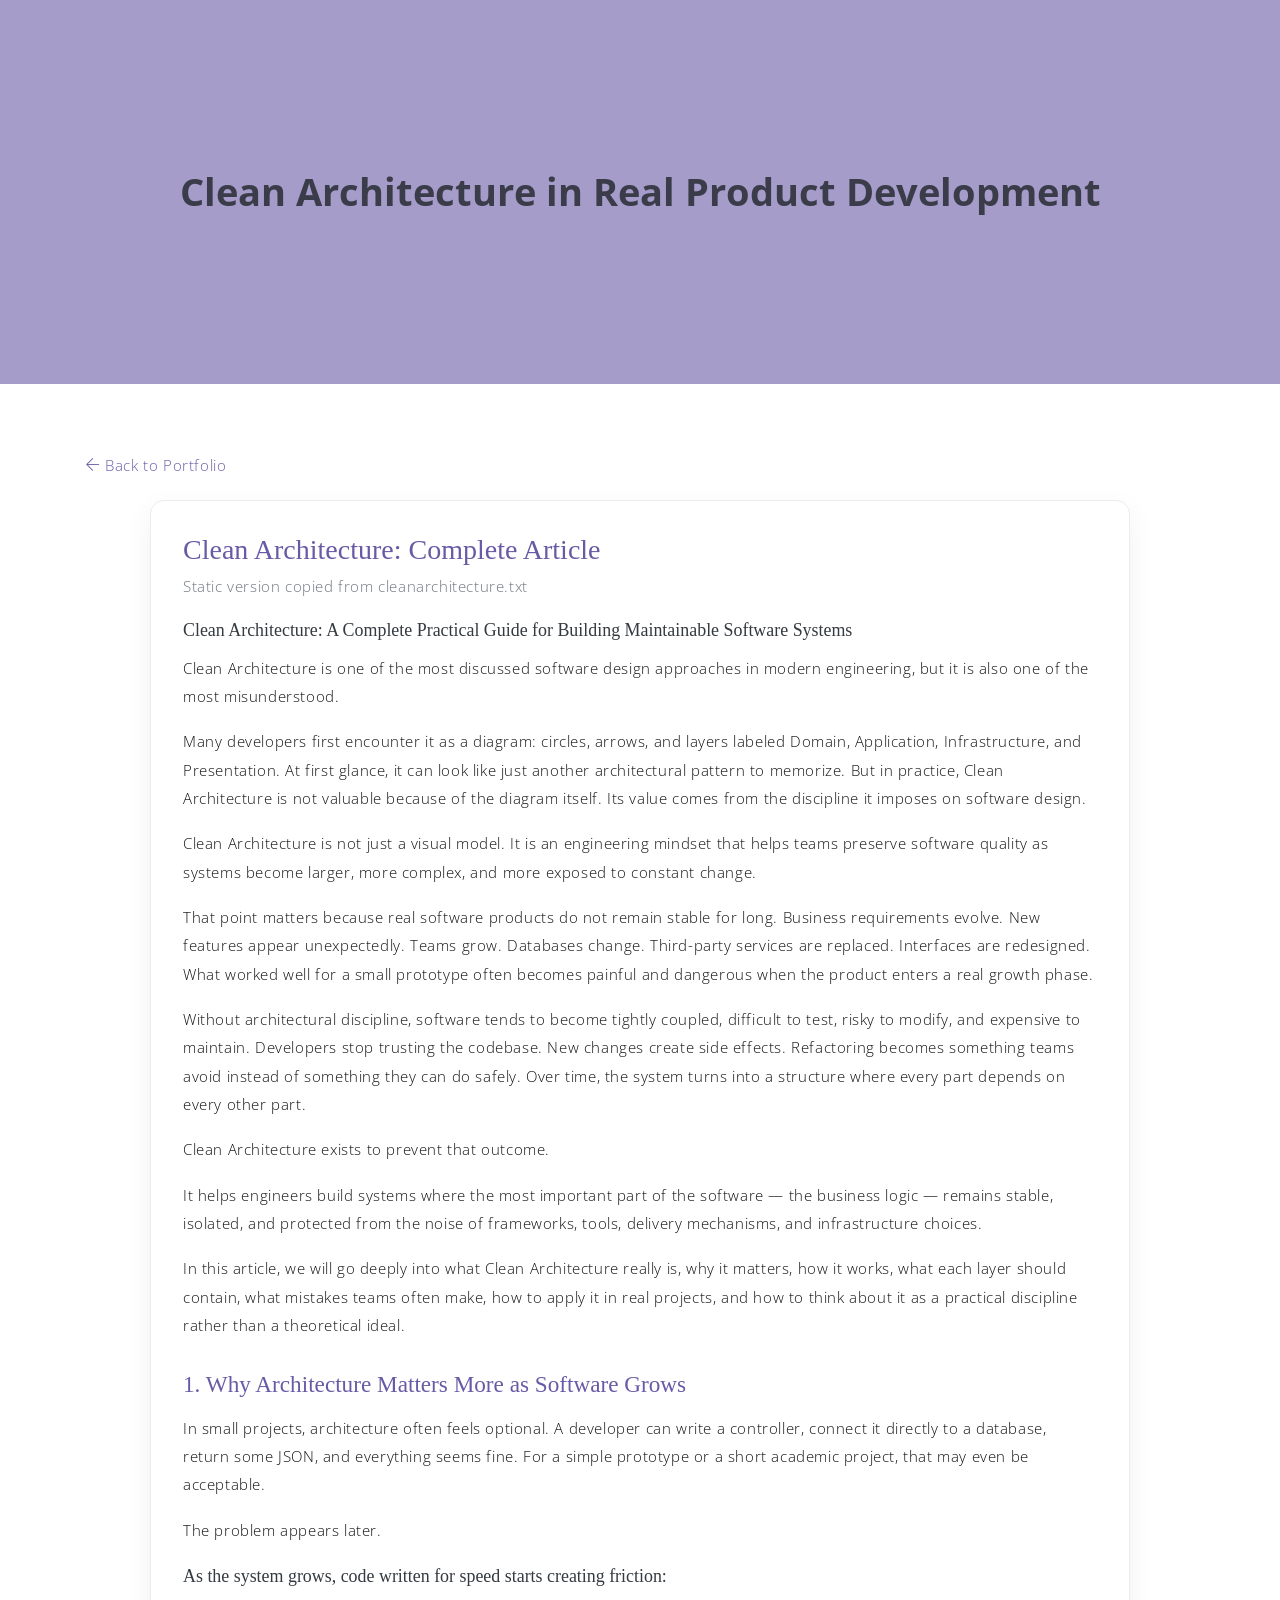
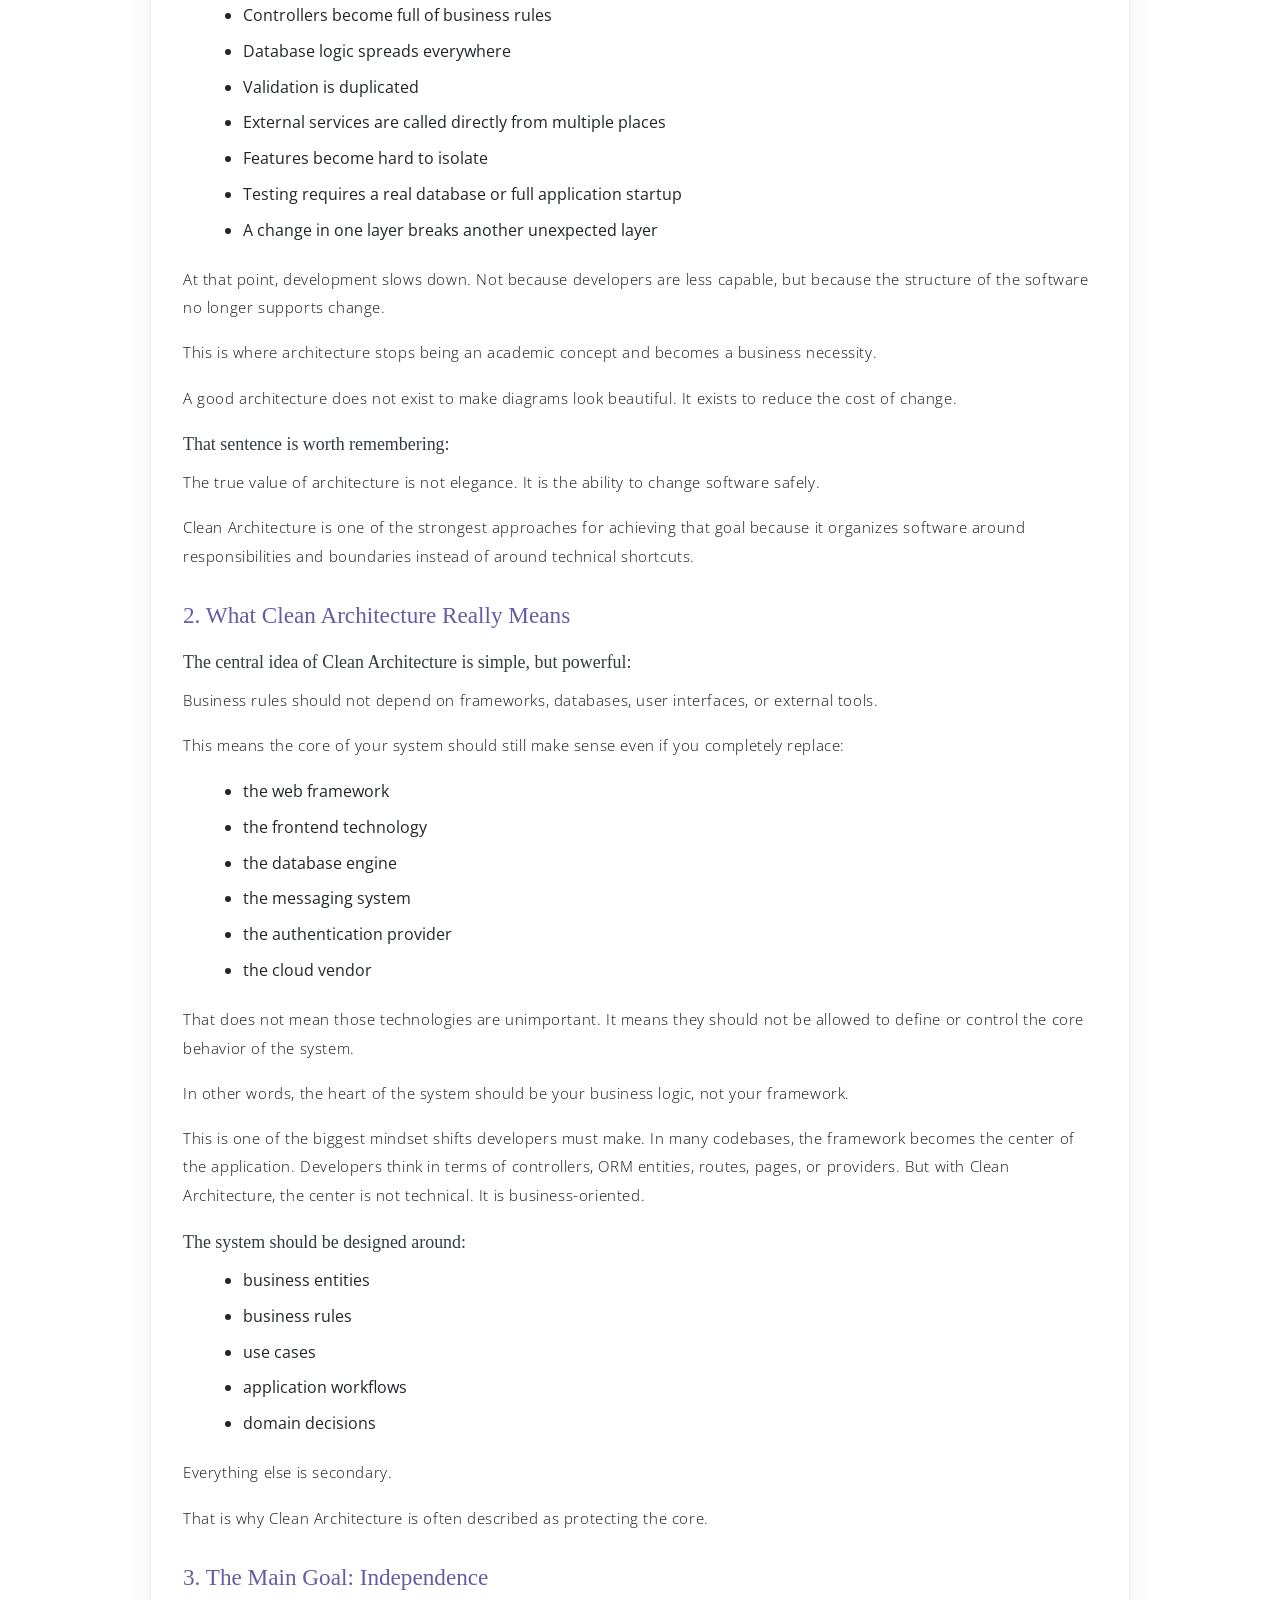
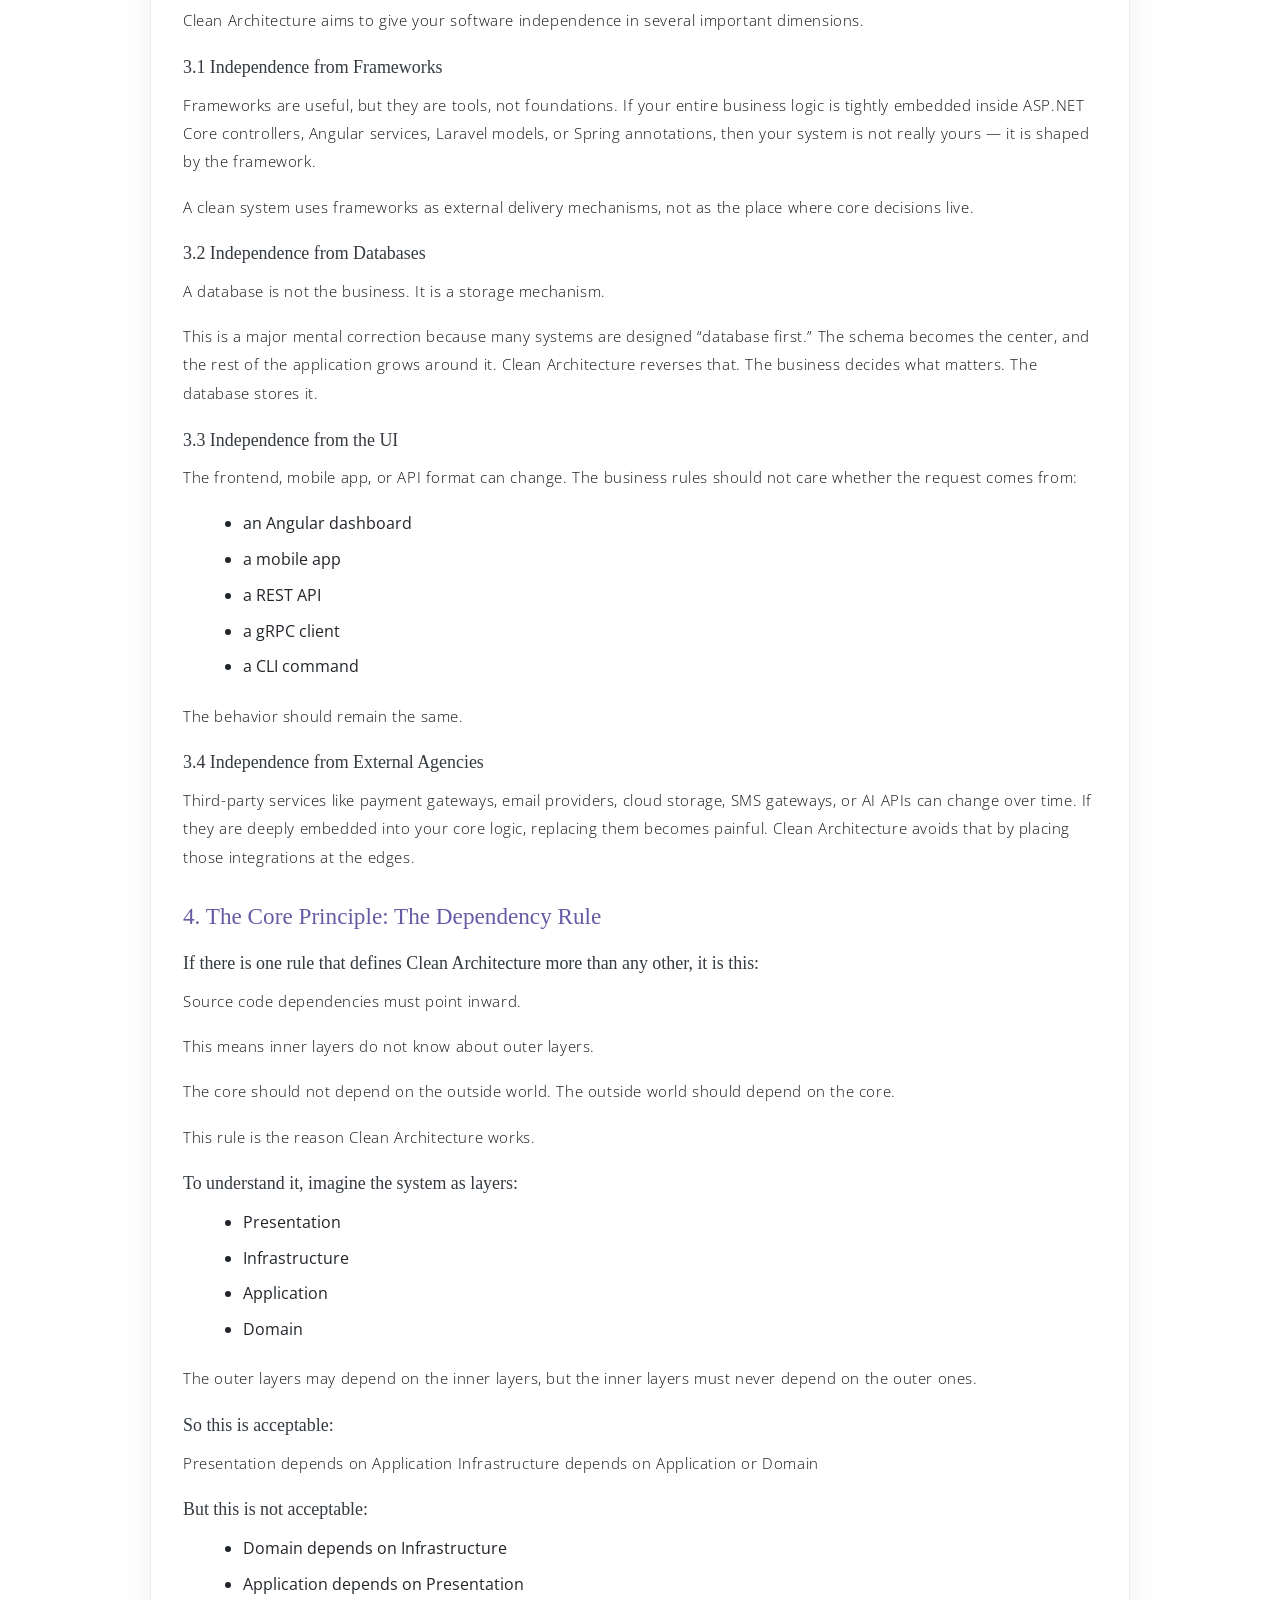
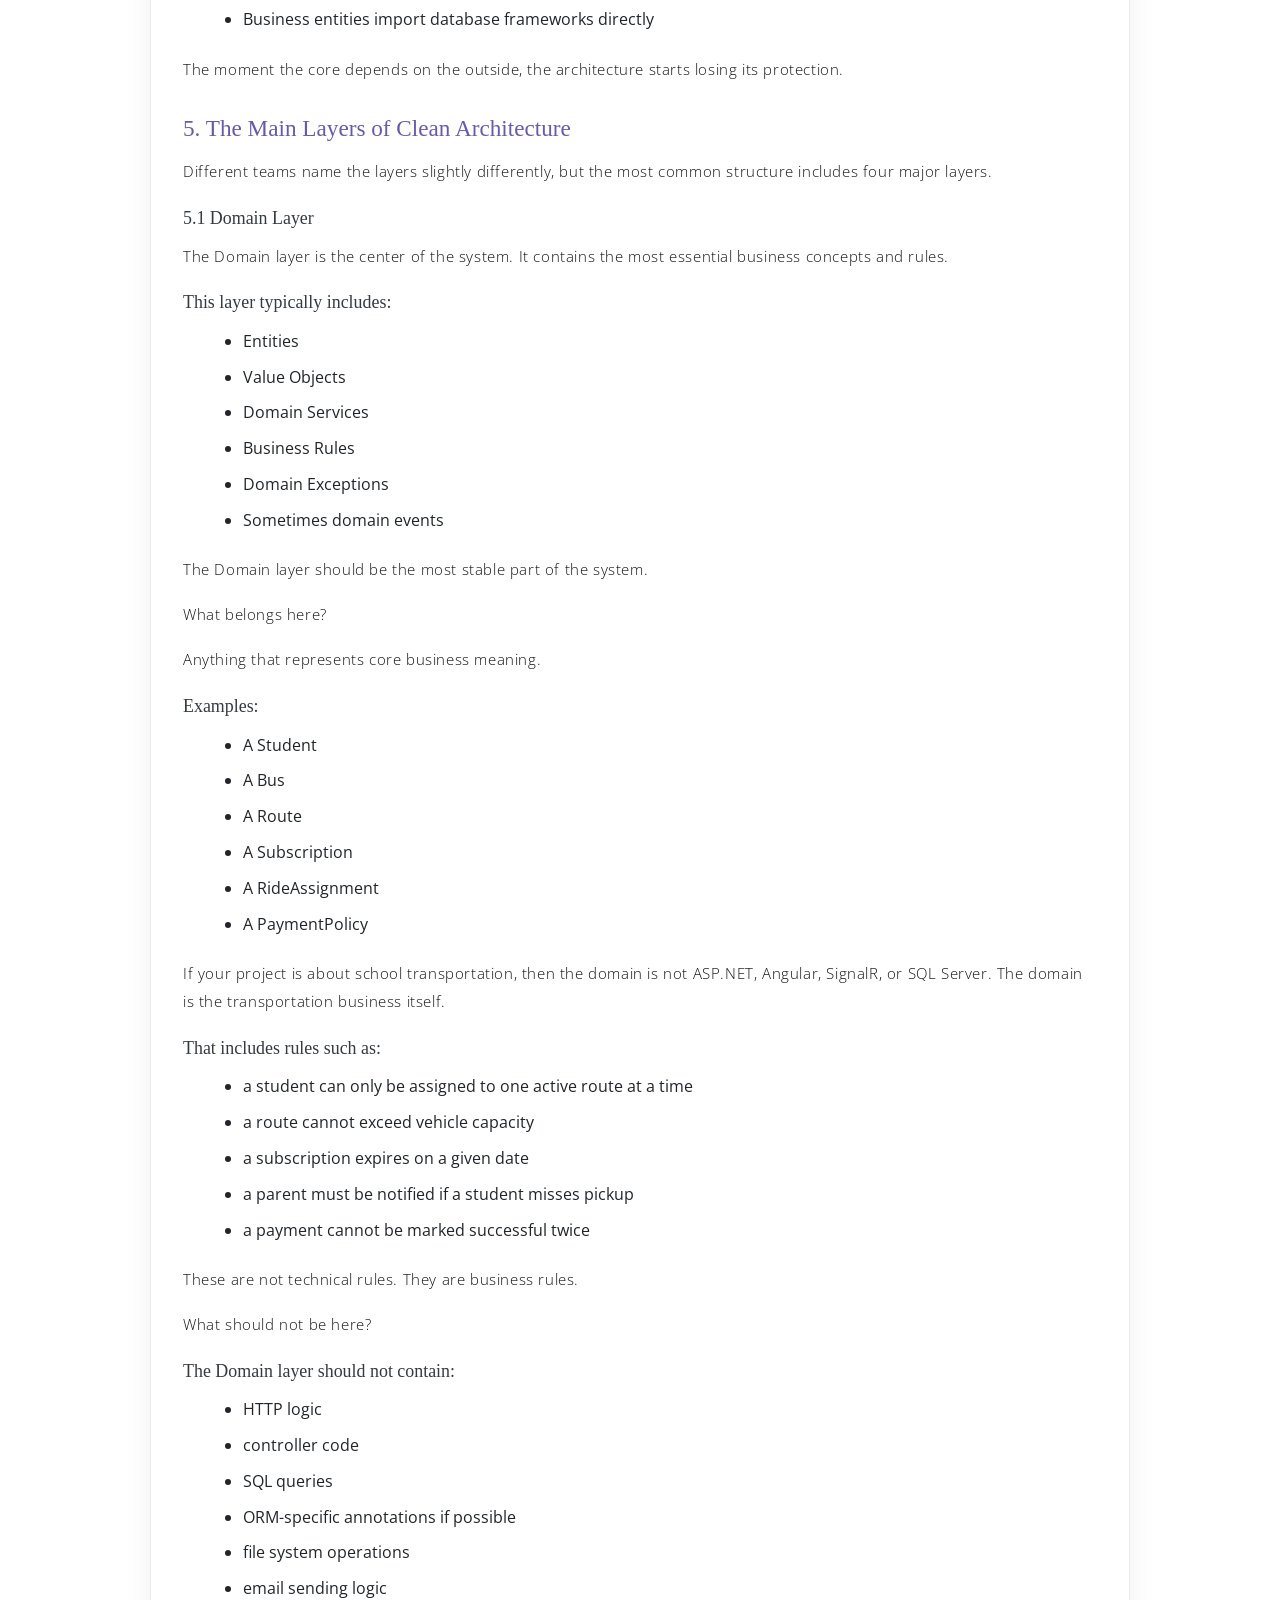
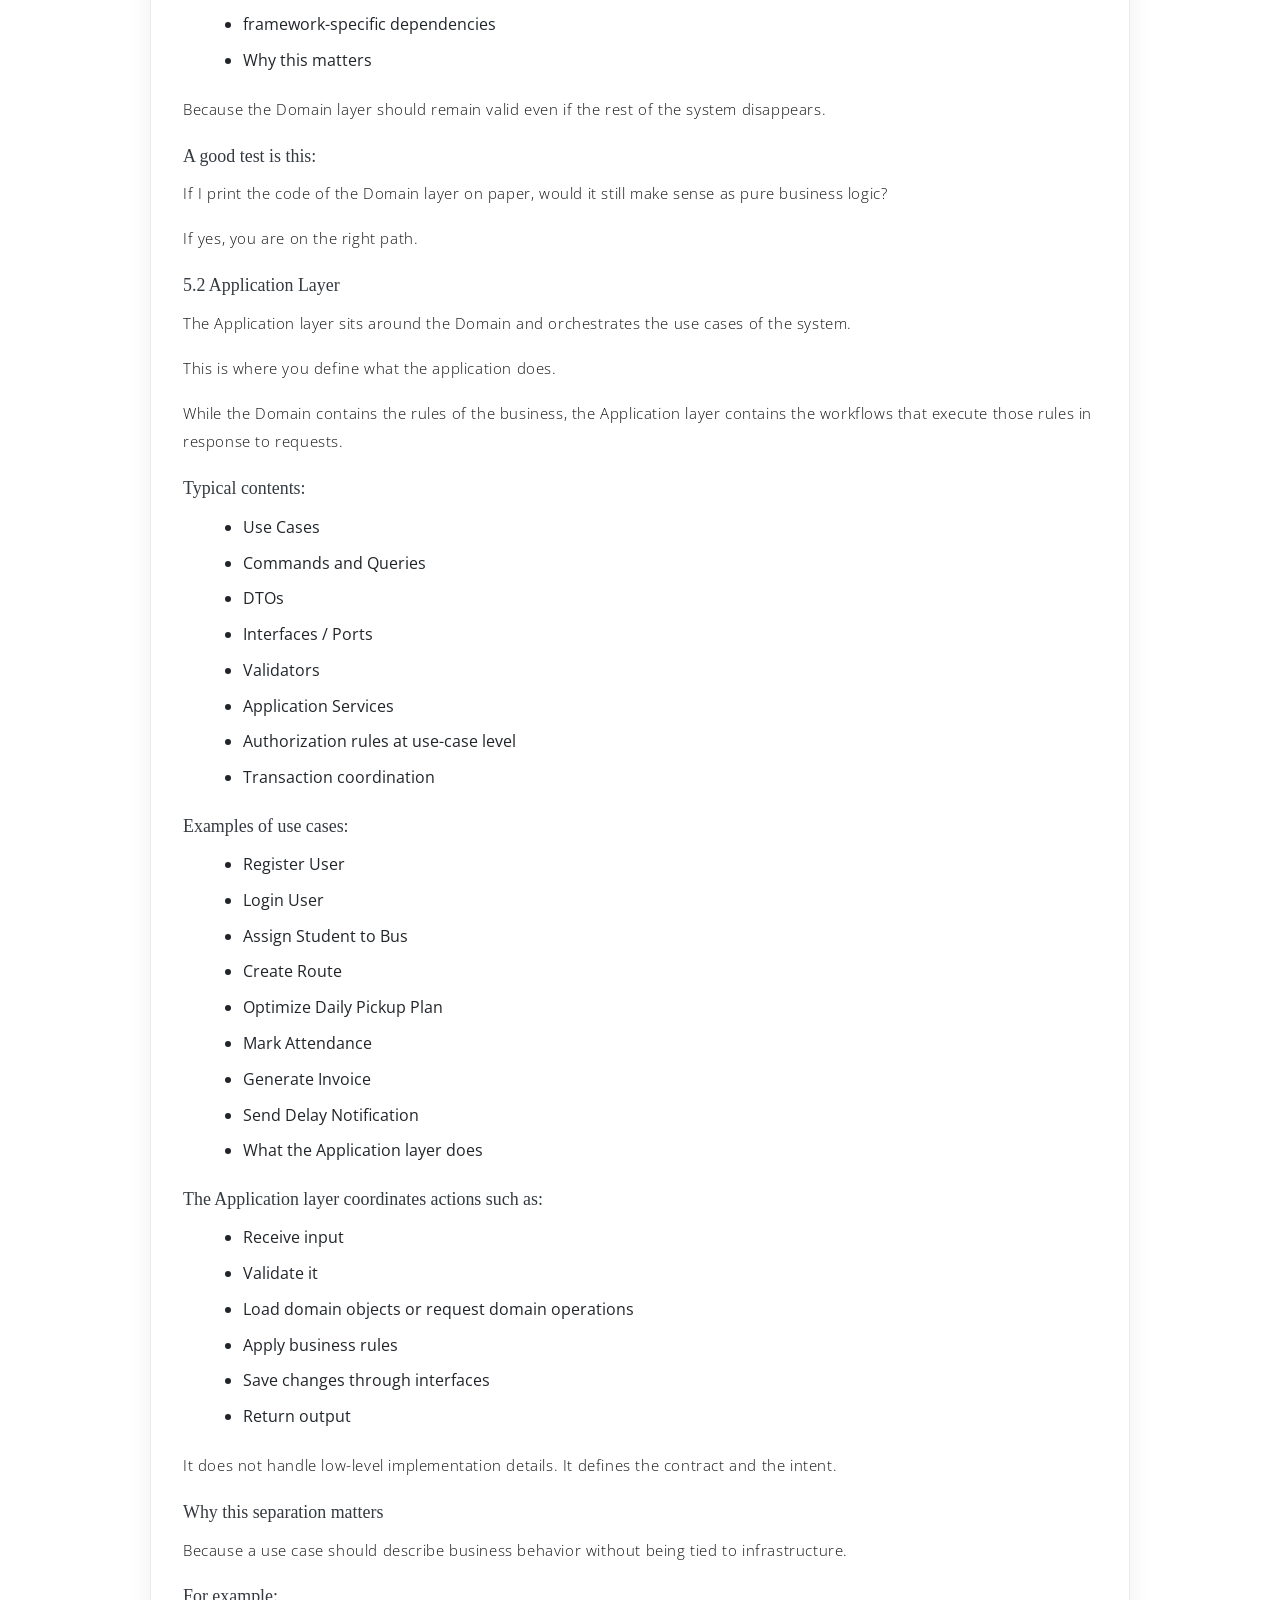
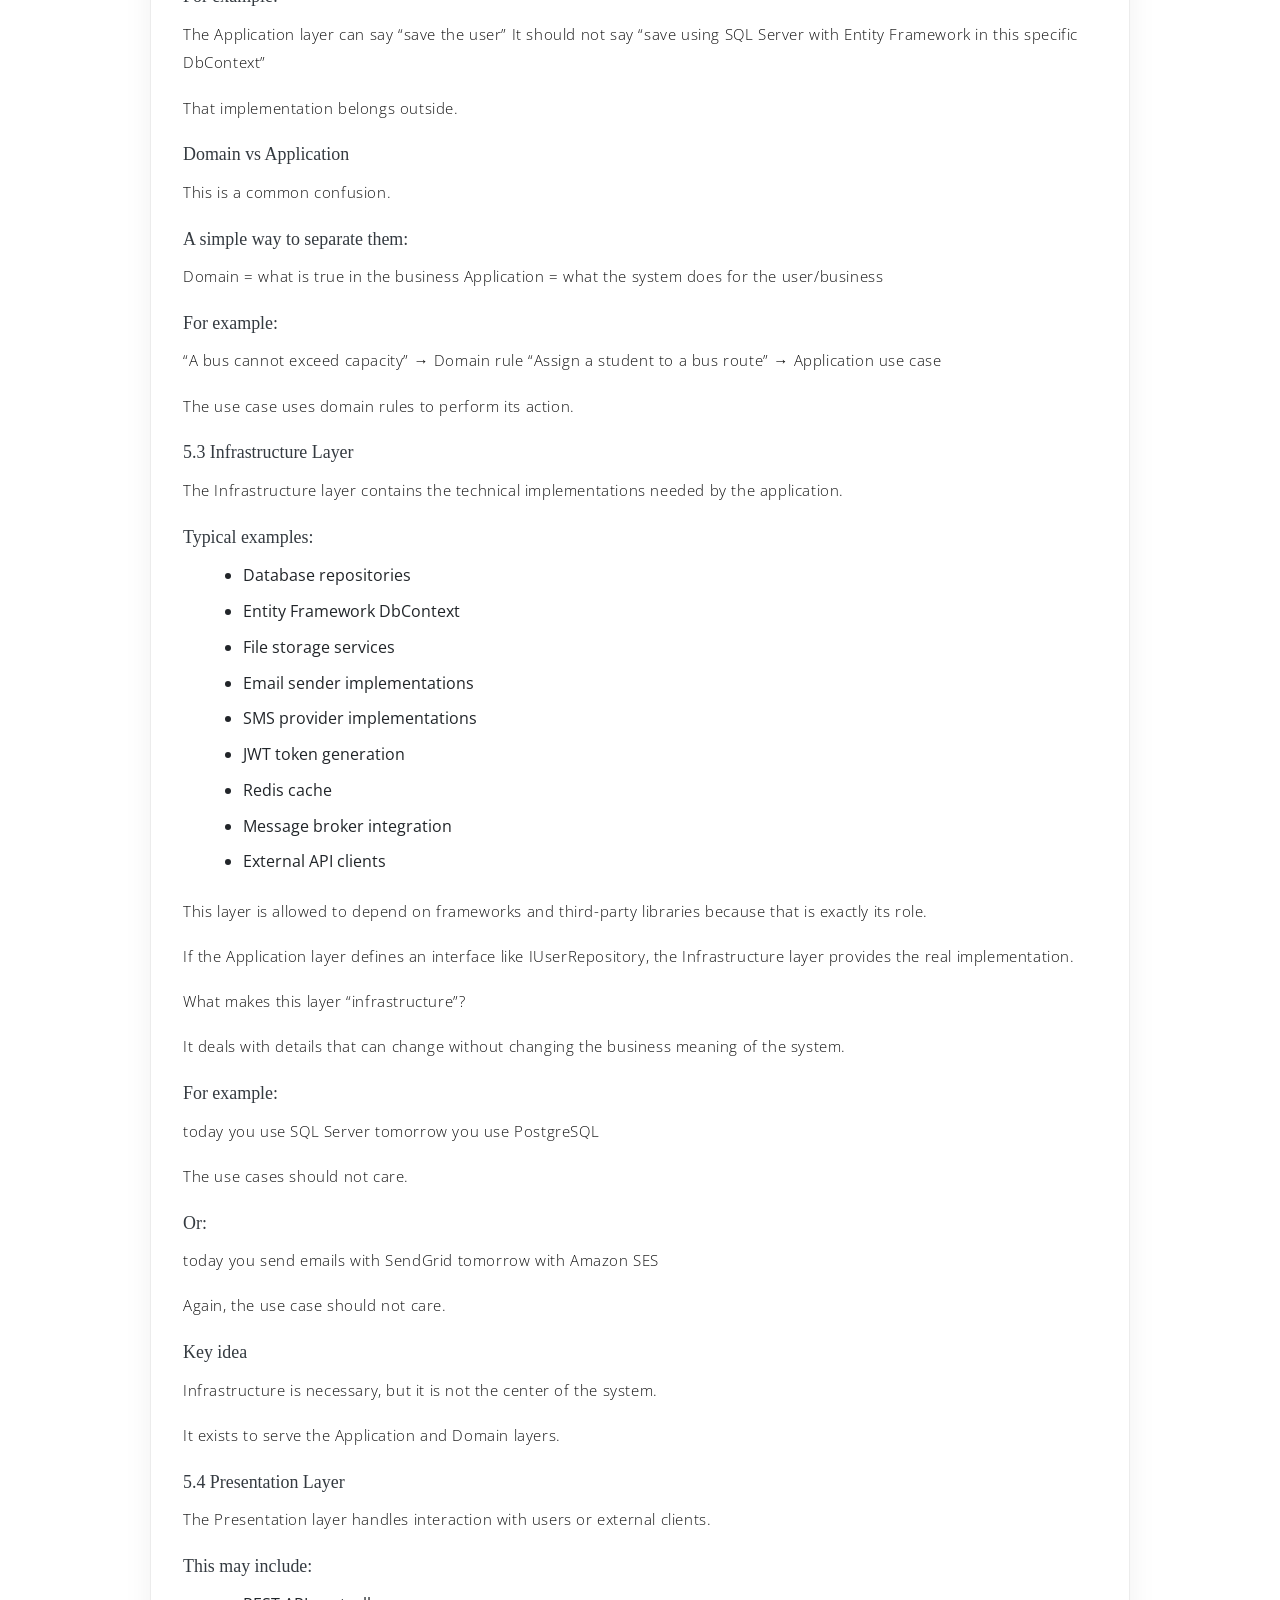
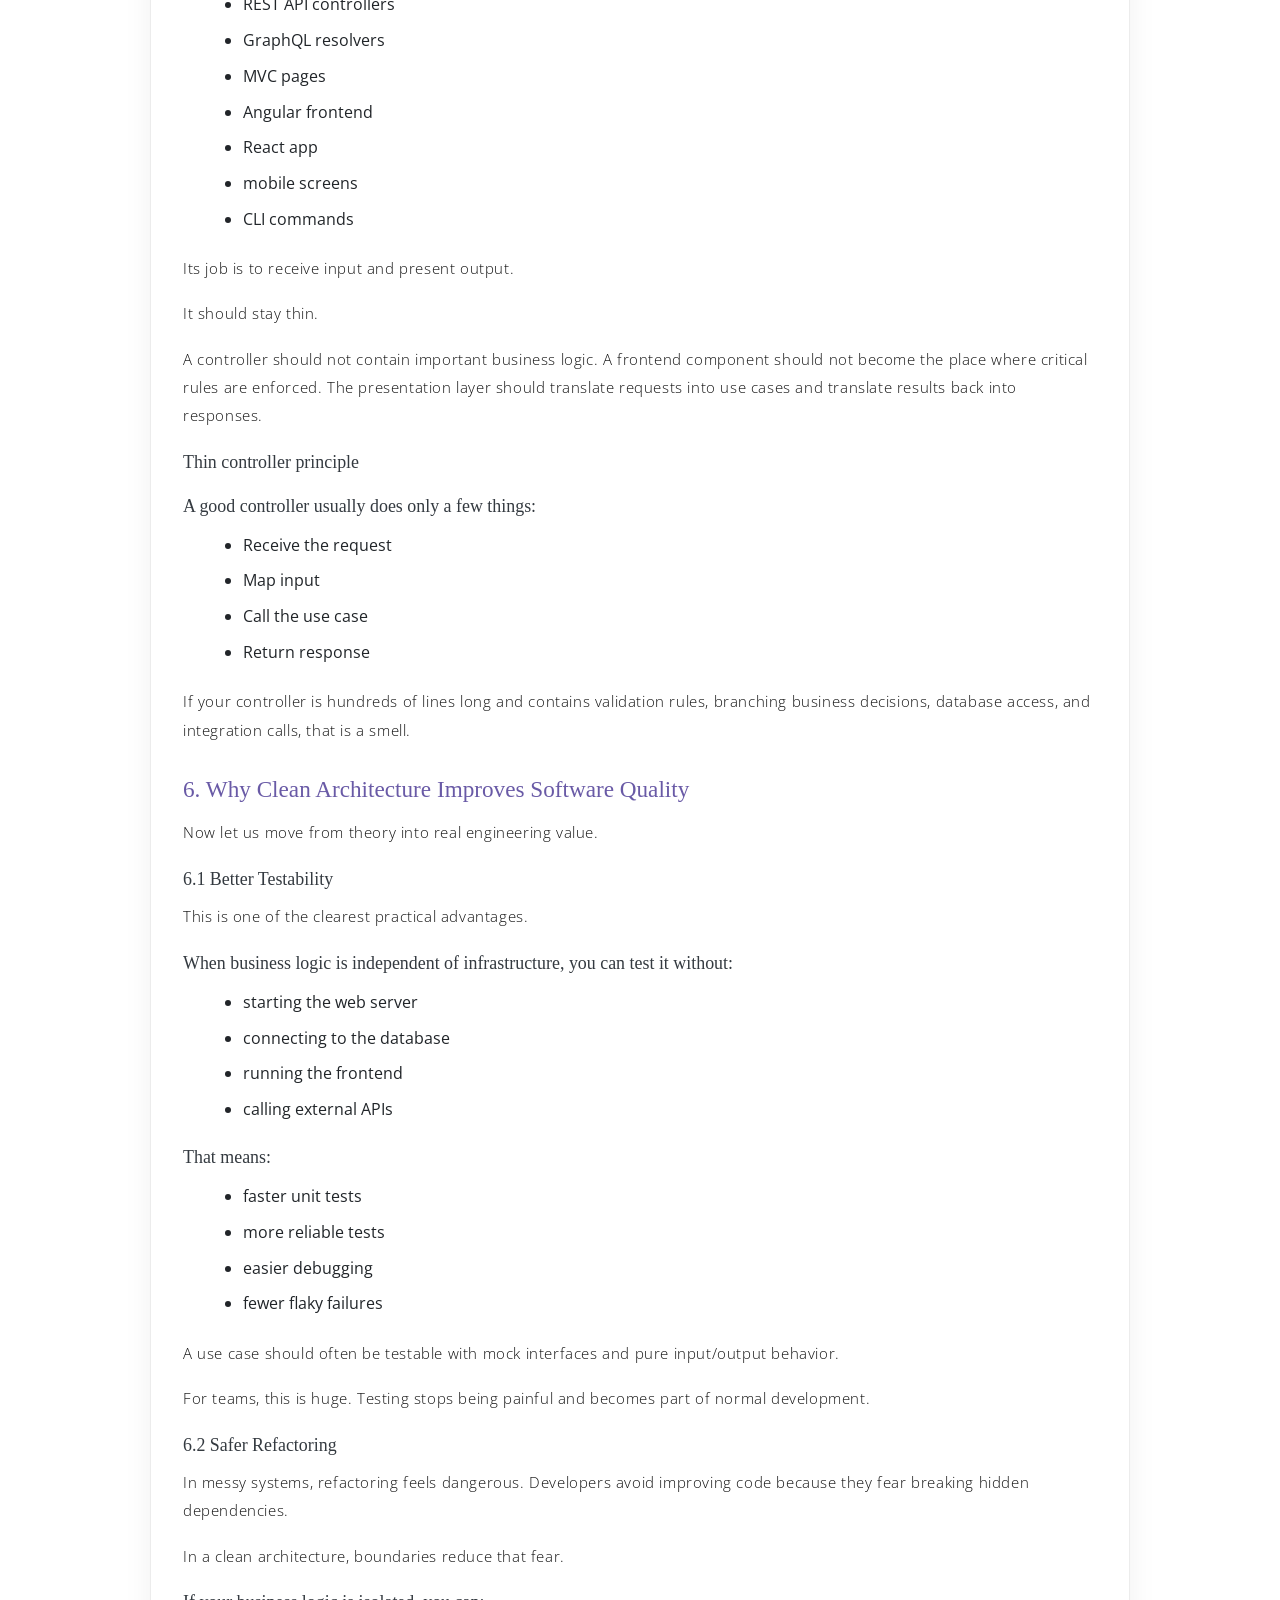
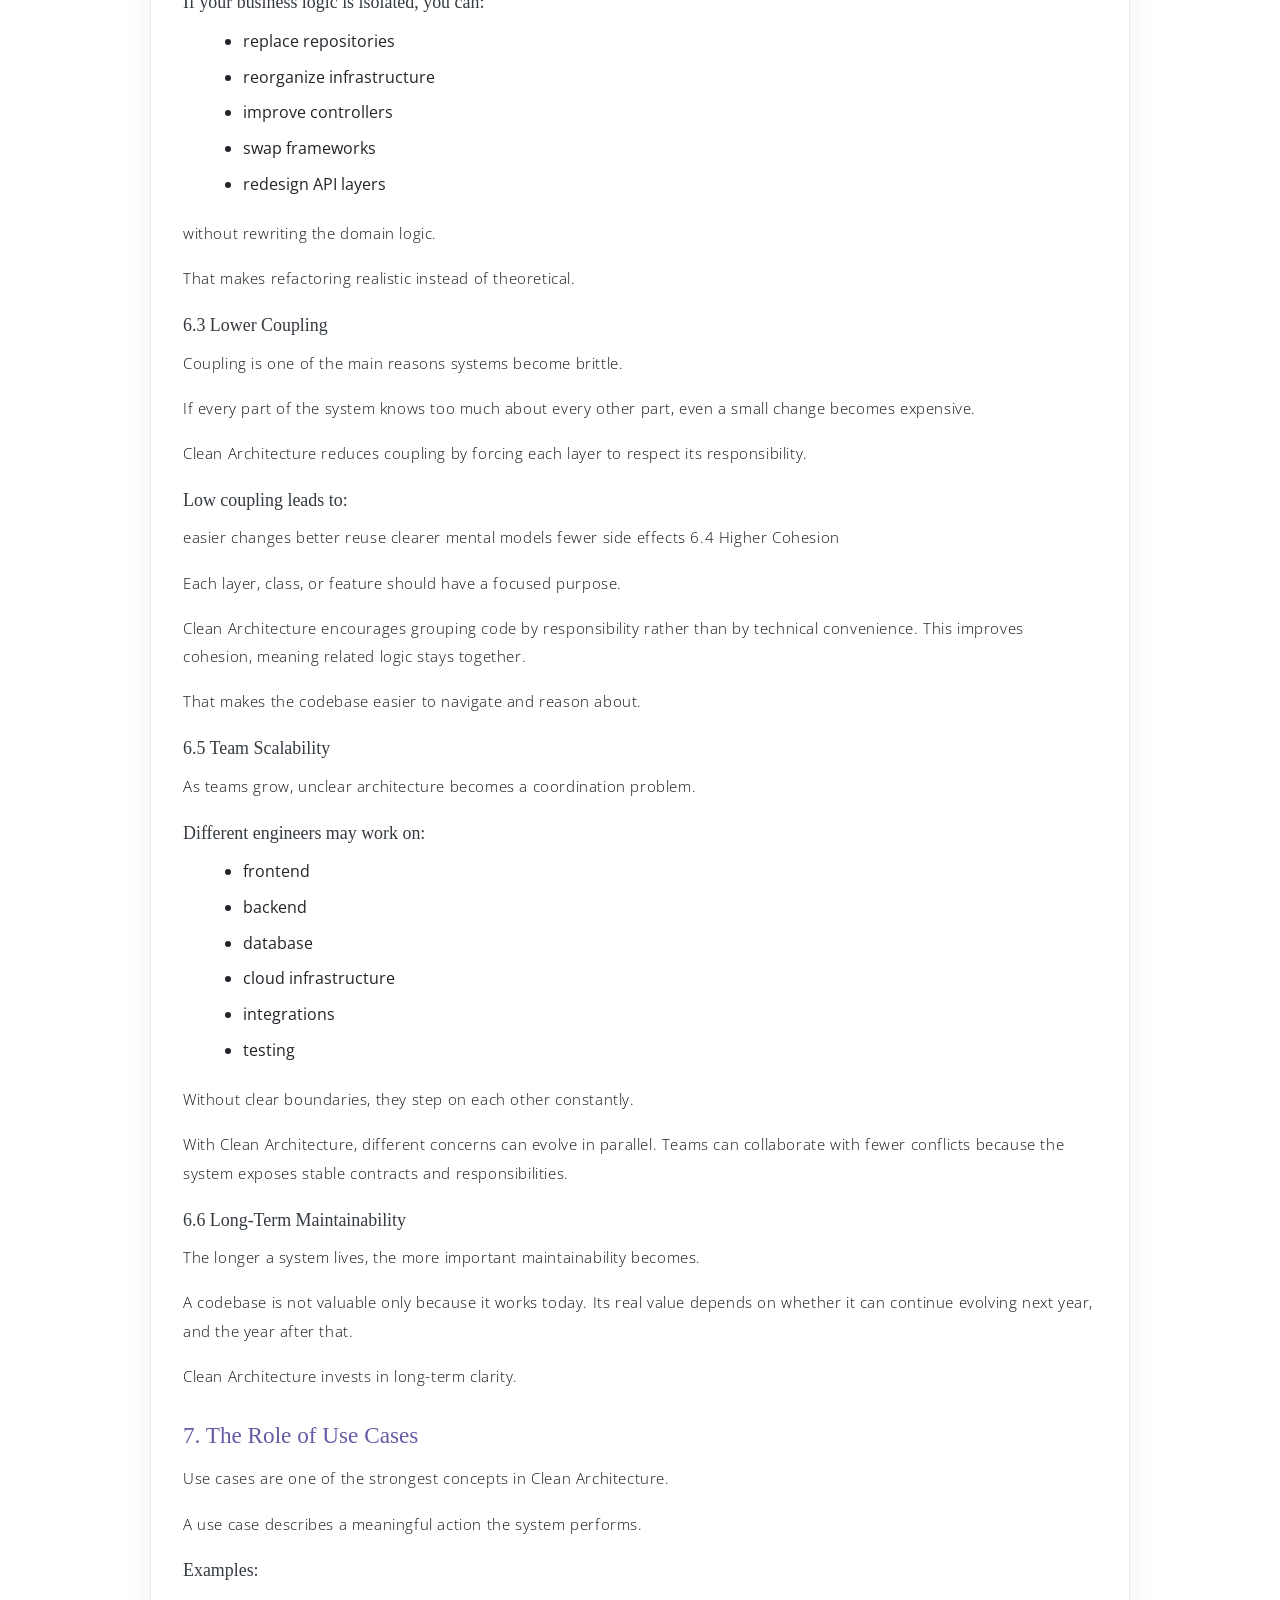
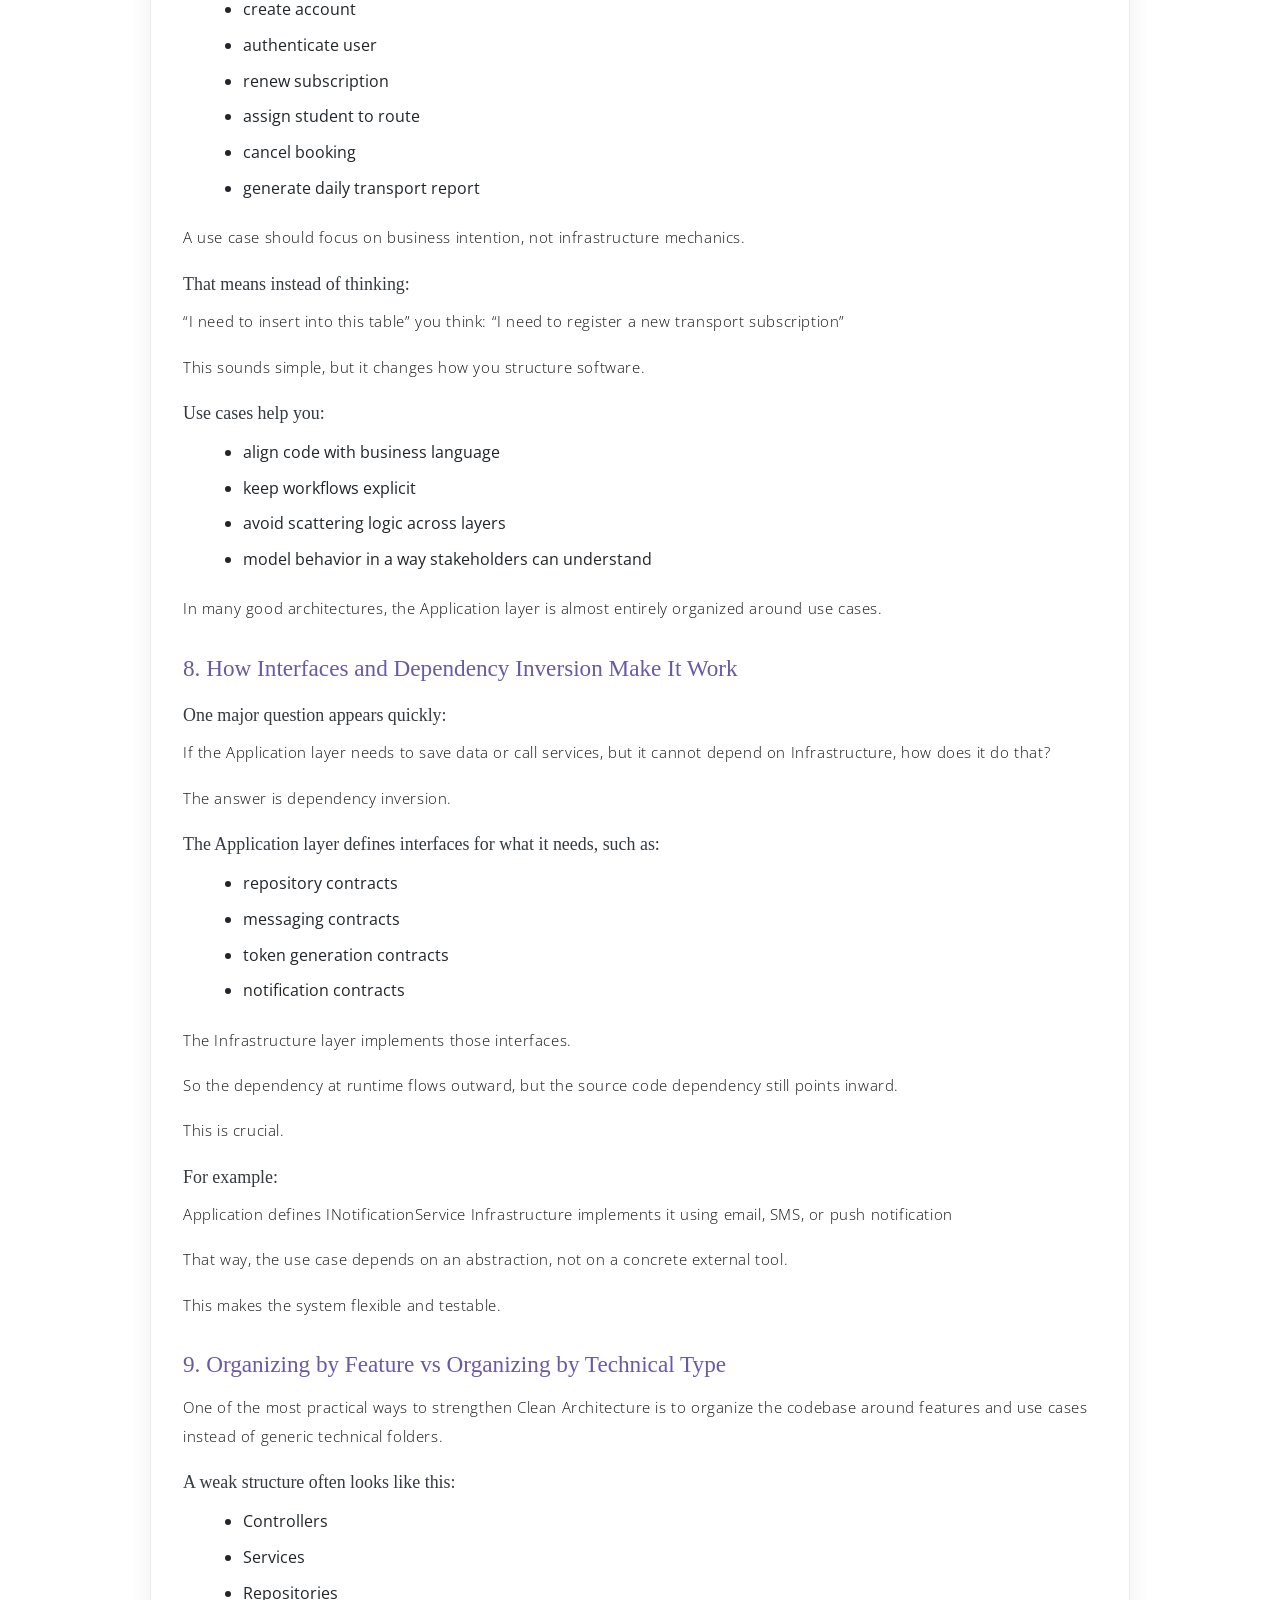
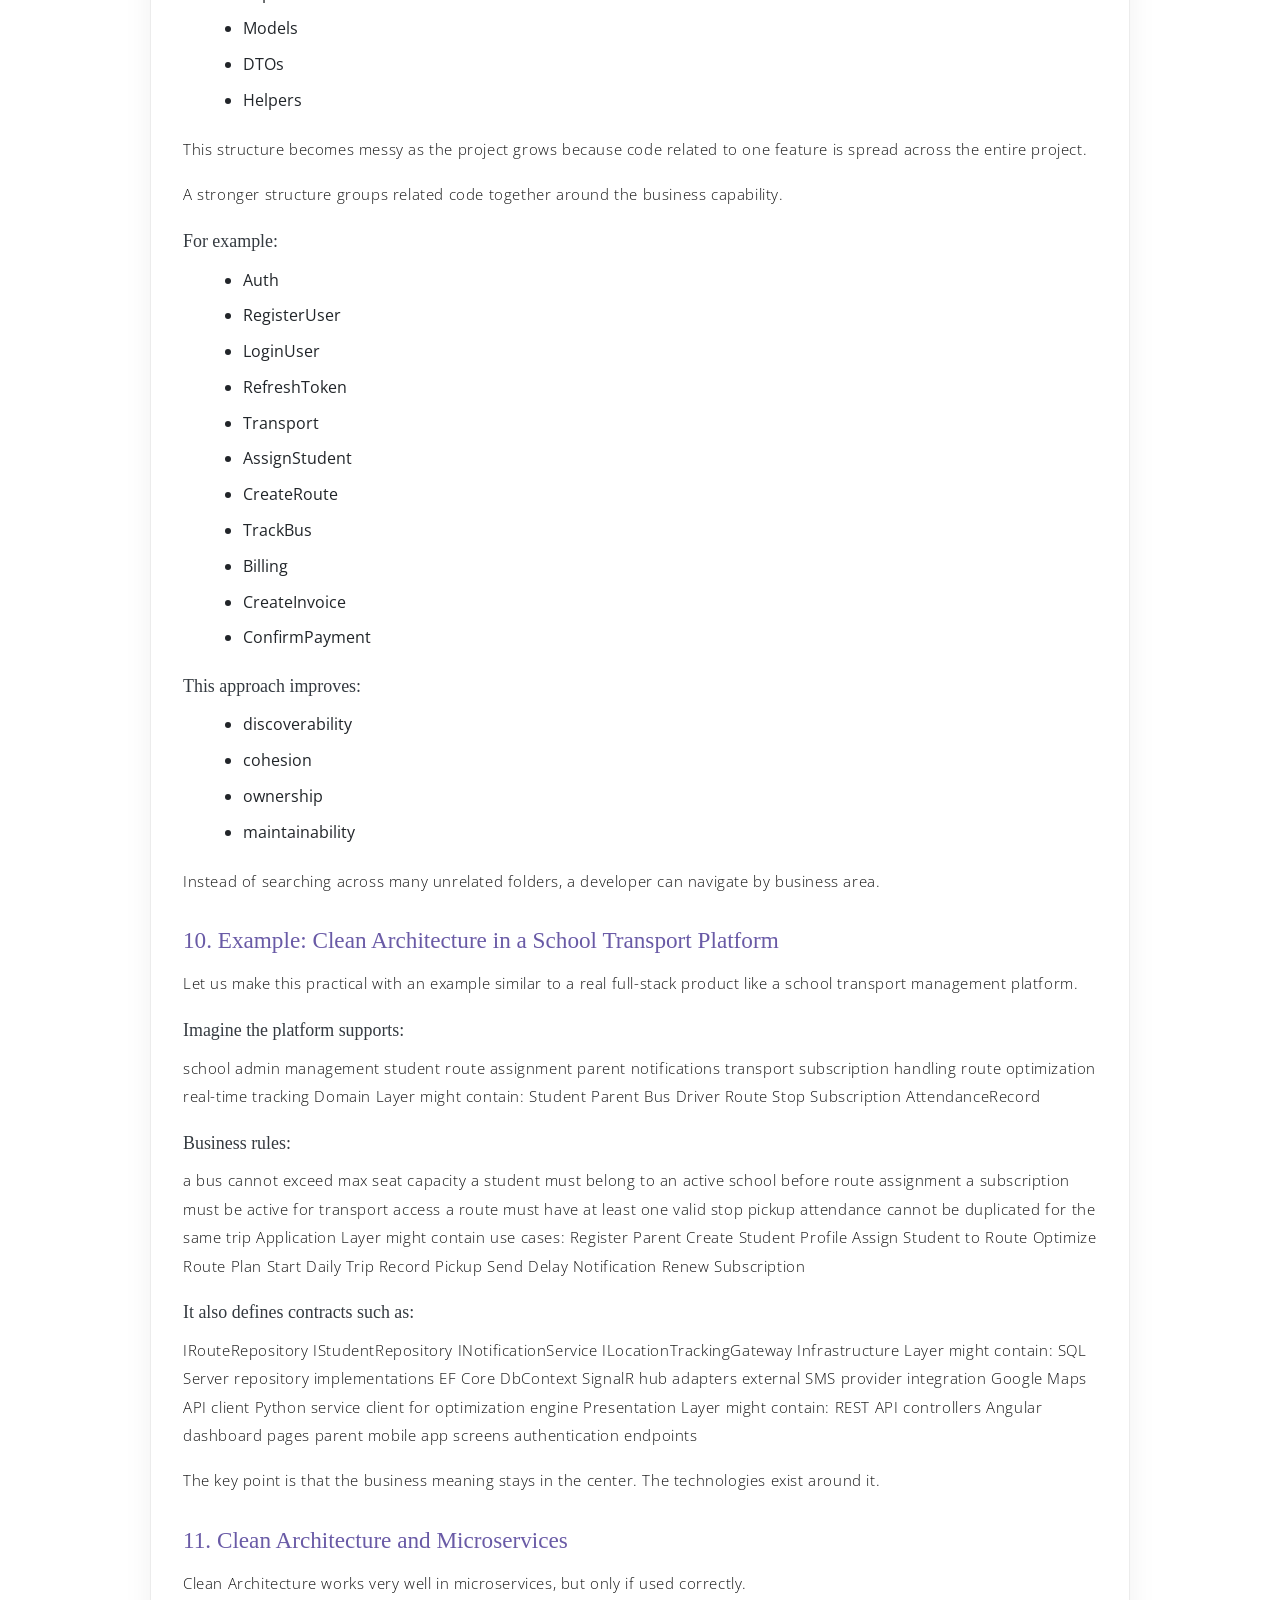
==== commit 782bb99c: "Update: clean architecture article now fully static and well formatted" ====
--- a/article-clean-architecture.html
+++ b/article-clean-architecture.html
@@ -1,4 +1,4 @@
-<!DOCTYPE html>
+﻿<!DOCTYPE html>
 <html lang="en">
 
 <head>
@@ -8,6 +8,65 @@
     <title>Clean Architecture in Real Product Development</title>
     <link rel="stylesheet" href="assets/vendors/themify-icons/css/themify-icons.css">
     <link rel="stylesheet" href="assets/css/meyawo.css">
+    <style>
+        .article-wrap {
+            max-width: 980px;
+            margin: 0 auto;
+            background: #ffffff;
+            border: 1px solid #ececec;
+            border-radius: 14px;
+            padding: 2rem 2rem 1.5rem;
+            box-shadow: 0 10px 30px rgba(0, 0, 0, 0.06);
+        }
+
+        .article-meta {
+            color: #6c757d;
+            font-size: 0.95rem;
+            margin-bottom: 1.25rem;
+        }
+
+        .article-prose {
+            color: #212529;
+            line-height: 1.9;
+            font-size: 1.02rem;
+        }
+
+        .article-prose p {
+            margin-bottom: 1.05rem;
+        }
+
+        .article-prose h3 {
+            margin: 2rem 0 0.9rem;
+            font-size: 1.45rem;
+            color: #695aa6;
+        }
+
+        .article-prose h4 {
+            margin: 1.4rem 0 0.75rem;
+            font-size: 1.12rem;
+            color: #343a40;
+        }
+
+        .article-prose ul {
+            margin: 0.2rem 0 1.2rem 1.25rem;
+        }
+
+        .article-prose li {
+            margin-bottom: 0.3rem;
+        }
+
+        @media (max-width: 768px) {
+            .article-wrap {
+                padding: 1.2rem 1rem;
+                border-radius: 10px;
+            }
+
+            .article-prose {
+                font-size: 0.98rem;
+                line-height: 1.75;
+            }
+        }
+    </style>
 </head>
 
 <body>
@@ -18,18 +77,377 @@
     <section class="section">
         <div class="container">
             <p class="mb-4"><a href="index.html"><i class="ti-arrow-left"></i> Back to Portfolio</a></p>
-
-            <p>Clean Architecture is not just a diagram. It is an engineering discipline that helps teams maintain software quality as systems grow. In product environments, business requirements change fast, and architecture should support change without forcing massive rewrites.</p>
-
-            <p>The core idea is to keep business rules independent from frameworks and external tools. The domain and application logic should not be tightly coupled to the UI, database, or specific infrastructure providers. This separation keeps the product maintainable over time.</p>
-
-            <h5 class="mt-4">Practical Benefits</h5>
-            <p>1. Better testability: business logic can be tested without database or UI dependencies.</p>
-            <p>2. Safer refactoring: changing infrastructure layers does not break core use cases.</p>
-            <p>3. Team scalability: backend, frontend, and infrastructure work can evolve in parallel.</p>
-
-            <h5 class="mt-4">How I Apply It</h5>
-            <p>In full-stack projects, I structure code around features and use cases first, then integrate frameworks as implementation details. This approach improves clarity in technical decisions and helps convert ideas into production-ready systems with less architectural debt.</p>
+            <div class="article-wrap">
+                <h3 class="mb-2">Clean Architecture: Complete Article</h3>
+                <p class="article-meta">Static version copied from cleanarchitecture.txt</p>
+                <article class="article-prose">
+                    <h4>Clean Architecture: A Complete Practical Guide for Building Maintainable Software Systems</h4>
+                    <p>Clean Architecture is one of the most discussed software design approaches in modern engineering, but it is also one of the most misunderstood.</p>
+                    <p>Many developers first encounter it as a diagram: circles, arrows, and layers labeled Domain, Application, Infrastructure, and Presentation. At first glance, it can look like just another architectural pattern to memorize. But in practice, Clean Architecture is not valuable because of the diagram itself. Its value comes from the discipline it imposes on software design.</p>
+                    <p>Clean Architecture is not just a visual model. It is an engineering mindset that helps teams preserve software quality as systems become larger, more complex, and more exposed to constant change.</p>
+                    <p>That point matters because real software products do not remain stable for long. Business requirements evolve. New features appear unexpectedly. Teams grow. Databases change. Third-party services are replaced. Interfaces are redesigned. What worked well for a small prototype often becomes painful and dangerous when the product enters a real growth phase.</p>
+                    <p>Without architectural discipline, software tends to become tightly coupled, difficult to test, risky to modify, and expensive to maintain. Developers stop trusting the codebase. New changes create side effects. Refactoring becomes something teams avoid instead of something they can do safely. Over time, the system turns into a structure where every part depends on every other part.</p>
+                    <p>Clean Architecture exists to prevent that outcome.</p>
+                    <p>It helps engineers build systems where the most important part of the software — the business logic — remains stable, isolated, and protected from the noise of frameworks, tools, delivery mechanisms, and infrastructure choices.</p>
+                    <p>In this article, we will go deeply into what Clean Architecture really is, why it matters, how it works, what each layer should contain, what mistakes teams often make, how to apply it in real projects, and how to think about it as a practical discipline rather than a theoretical ideal.</p>
+                    <h3>1. Why Architecture Matters More as Software Grows</h3>
+                    <p>In small projects, architecture often feels optional. A developer can write a controller, connect it directly to a database, return some JSON, and everything seems fine. For a simple prototype or a short academic project, that may even be acceptable.</p>
+                    <p>The problem appears later.</p>
+                    <h4>As the system grows, code written for speed starts creating friction:</h4>
+                    <ul><li>Controllers become full of business rules</li><li>Database logic spreads everywhere</li><li>Validation is duplicated</li><li>External services are called directly from multiple places</li><li>Features become hard to isolate</li><li>Testing requires a real database or full application startup</li><li>A change in one layer breaks another unexpected layer</li></ul>
+                    <p>At that point, development slows down. Not because developers are less capable, but because the structure of the software no longer supports change.</p>
+                    <p>This is where architecture stops being an academic concept and becomes a business necessity.</p>
+                    <p>A good architecture does not exist to make diagrams look beautiful. It exists to reduce the cost of change.</p>
+                    <h4>That sentence is worth remembering:</h4>
+                    <p>The true value of architecture is not elegance. It is the ability to change software safely.</p>
+                    <p>Clean Architecture is one of the strongest approaches for achieving that goal because it organizes software around responsibilities and boundaries instead of around technical shortcuts.</p>
+                    <h3>2. What Clean Architecture Really Means</h3>
+                    <h4>The central idea of Clean Architecture is simple, but powerful:</h4>
+                    <p>Business rules should not depend on frameworks, databases, user interfaces, or external tools.</p>
+                    <p>This means the core of your system should still make sense even if you completely replace:</p>
+                    <ul><li>the web framework</li><li>the frontend technology</li><li>the database engine</li><li>the messaging system</li><li>the authentication provider</li><li>the cloud vendor</li></ul>
+                    <p>That does not mean those technologies are unimportant. It means they should not be allowed to define or control the core behavior of the system.</p>
+                    <p>In other words, the heart of the system should be your business logic, not your framework.</p>
+                    <p>This is one of the biggest mindset shifts developers must make. In many codebases, the framework becomes the center of the application. Developers think in terms of controllers, ORM entities, routes, pages, or providers. But with Clean Architecture, the center is not technical. It is business-oriented.</p>
+                    <h4>The system should be designed around:</h4>
+                    <ul><li>business entities</li><li>business rules</li><li>use cases</li><li>application workflows</li><li>domain decisions</li></ul>
+                    <p>Everything else is secondary.</p>
+                    <p>That is why Clean Architecture is often described as protecting the core.</p>
+                    <h3>3. The Main Goal: Independence</h3>
+                    <p>Clean Architecture aims to give your software independence in several important dimensions.</p>
+                    <h4>3.1 Independence from Frameworks</h4>
+                    <p>Frameworks are useful, but they are tools, not foundations. If your entire business logic is tightly embedded inside ASP.NET Core controllers, Angular services, Laravel models, or Spring annotations, then your system is not really yours — it is shaped by the framework.</p>
+                    <p>A clean system uses frameworks as external delivery mechanisms, not as the place where core decisions live.</p>
+                    <h4>3.2 Independence from Databases</h4>
+                    <p>A database is not the business. It is a storage mechanism.</p>
+                    <p>This is a major mental correction because many systems are designed “database first.” The schema becomes the center, and the rest of the application grows around it. Clean Architecture reverses that. The business decides what matters. The database stores it.</p>
+                    <h4>3.3 Independence from the UI</h4>
+                    <p>The frontend, mobile app, or API format can change. The business rules should not care whether the request comes from:</p>
+                    <ul><li>an Angular dashboard</li><li>a mobile app</li><li>a REST API</li><li>a gRPC client</li><li>a CLI command</li></ul>
+                    <p>The behavior should remain the same.</p>
+                    <h4>3.4 Independence from External Agencies</h4>
+                    <p>Third-party services like payment gateways, email providers, cloud storage, SMS gateways, or AI APIs can change over time. If they are deeply embedded into your core logic, replacing them becomes painful. Clean Architecture avoids that by placing those integrations at the edges.</p>
+                    <h3>4. The Core Principle: The Dependency Rule</h3>
+                    <h4>If there is one rule that defines Clean Architecture more than any other, it is this:</h4>
+                    <p>Source code dependencies must point inward.</p>
+                    <p>This means inner layers do not know about outer layers.</p>
+                    <p>The core should not depend on the outside world. The outside world should depend on the core.</p>
+                    <p>This rule is the reason Clean Architecture works.</p>
+                    <h4>To understand it, imagine the system as layers:</h4>
+                    <ul><li>Presentation</li><li>Infrastructure</li><li>Application</li><li>Domain</li></ul>
+                    <p>The outer layers may depend on the inner layers, but the inner layers must never depend on the outer ones.</p>
+                    <h4>So this is acceptable:</h4>
+                    <p>Presentation depends on Application Infrastructure depends on Application or Domain</p>
+                    <h4>But this is not acceptable:</h4>
+                    <ul><li>Domain depends on Infrastructure</li><li>Application depends on Presentation</li><li>Business entities import database frameworks directly</li></ul>
+                    <p>The moment the core depends on the outside, the architecture starts losing its protection.</p>
+                    <h3>5. The Main Layers of Clean Architecture</h3>
+                    <p>Different teams name the layers slightly differently, but the most common structure includes four major layers.</p>
+                    <h4>5.1 Domain Layer</h4>
+                    <p>The Domain layer is the center of the system. It contains the most essential business concepts and rules.</p>
+                    <h4>This layer typically includes:</h4>
+                    <ul><li>Entities</li><li>Value Objects</li><li>Domain Services</li><li>Business Rules</li><li>Domain Exceptions</li><li>Sometimes domain events</li></ul>
+                    <p>The Domain layer should be the most stable part of the system.</p>
+                    <p>What belongs here?</p>
+                    <p>Anything that represents core business meaning.</p>
+                    <h4>Examples:</h4>
+                    <ul><li>A Student</li><li>A Bus</li><li>A Route</li><li>A Subscription</li><li>A RideAssignment</li><li>A PaymentPolicy</li></ul>
+                    <p>If your project is about school transportation, then the domain is not ASP.NET, Angular, SignalR, or SQL Server. The domain is the transportation business itself.</p>
+                    <h4>That includes rules such as:</h4>
+                    <ul><li>a student can only be assigned to one active route at a time</li><li>a route cannot exceed vehicle capacity</li><li>a subscription expires on a given date</li><li>a parent must be notified if a student misses pickup</li><li>a payment cannot be marked successful twice</li></ul>
+                    <p>These are not technical rules. They are business rules.</p>
+                    <p>What should not be here?</p>
+                    <h4>The Domain layer should not contain:</h4>
+                    <ul><li>HTTP logic</li><li>controller code</li><li>SQL queries</li><li>ORM-specific annotations if possible</li><li>file system operations</li><li>email sending logic</li><li>framework-specific dependencies</li><li>Why this matters</li></ul>
+                    <p>Because the Domain layer should remain valid even if the rest of the system disappears.</p>
+                    <h4>A good test is this:</h4>
+                    <p>If I print the code of the Domain layer on paper, would it still make sense as pure business logic?</p>
+                    <p>If yes, you are on the right path.</p>
+                    <h4>5.2 Application Layer</h4>
+                    <p>The Application layer sits around the Domain and orchestrates the use cases of the system.</p>
+                    <p>This is where you define what the application does.</p>
+                    <p>While the Domain contains the rules of the business, the Application layer contains the workflows that execute those rules in response to requests.</p>
+                    <h4>Typical contents:</h4>
+                    <ul><li>Use Cases</li><li>Commands and Queries</li><li>DTOs</li><li>Interfaces / Ports</li><li>Validators</li><li>Application Services</li><li>Authorization rules at use-case level</li><li>Transaction coordination</li></ul>
+                    <h4>Examples of use cases:</h4>
+                    <ul><li>Register User</li><li>Login User</li><li>Assign Student to Bus</li><li>Create Route</li><li>Optimize Daily Pickup Plan</li><li>Mark Attendance</li><li>Generate Invoice</li><li>Send Delay Notification</li><li>What the Application layer does</li></ul>
+                    <h4>The Application layer coordinates actions such as:</h4>
+                    <ul><li>Receive input</li><li>Validate it</li><li>Load domain objects or request domain operations</li><li>Apply business rules</li><li>Save changes through interfaces</li><li>Return output</li></ul>
+                    <p>It does not handle low-level implementation details. It defines the contract and the intent.</p>
+                    <h4>Why this separation matters</h4>
+                    <p>Because a use case should describe business behavior without being tied to infrastructure.</p>
+                    <h4>For example:</h4>
+                    <p>The Application layer can say “save the user” It should not say “save using SQL Server with Entity Framework in this specific DbContext”</p>
+                    <p>That implementation belongs outside.</p>
+                    <h4>Domain vs Application</h4>
+                    <p>This is a common confusion.</p>
+                    <h4>A simple way to separate them:</h4>
+                    <p>Domain = what is true in the business Application = what the system does for the user/business</p>
+                    <h4>For example:</h4>
+                    <p>“A bus cannot exceed capacity” → Domain rule “Assign a student to a bus route” → Application use case</p>
+                    <p>The use case uses domain rules to perform its action.</p>
+                    <h4>5.3 Infrastructure Layer</h4>
+                    <p>The Infrastructure layer contains the technical implementations needed by the application.</p>
+                    <h4>Typical examples:</h4>
+                    <ul><li>Database repositories</li><li>Entity Framework DbContext</li><li>File storage services</li><li>Email sender implementations</li><li>SMS provider implementations</li><li>JWT token generation</li><li>Redis cache</li><li>Message broker integration</li><li>External API clients</li></ul>
+                    <p>This layer is allowed to depend on frameworks and third-party libraries because that is exactly its role.</p>
+                    <p>If the Application layer defines an interface like IUserRepository, the Infrastructure layer provides the real implementation.</p>
+                    <p>What makes this layer “infrastructure”?</p>
+                    <p>It deals with details that can change without changing the business meaning of the system.</p>
+                    <h4>For example:</h4>
+                    <p>today you use SQL Server tomorrow you use PostgreSQL</p>
+                    <p>The use cases should not care.</p>
+                    <h4>Or:</h4>
+                    <p>today you send emails with SendGrid tomorrow with Amazon SES</p>
+                    <p>Again, the use case should not care.</p>
+                    <h4>Key idea</h4>
+                    <p>Infrastructure is necessary, but it is not the center of the system.</p>
+                    <p>It exists to serve the Application and Domain layers.</p>
+                    <h4>5.4 Presentation Layer</h4>
+                    <p>The Presentation layer handles interaction with users or external clients.</p>
+                    <h4>This may include:</h4>
+                    <ul><li>REST API controllers</li><li>GraphQL resolvers</li><li>MVC pages</li><li>Angular frontend</li><li>React app</li><li>mobile screens</li><li>CLI commands</li></ul>
+                    <p>Its job is to receive input and present output.</p>
+                    <p>It should stay thin.</p>
+                    <p>A controller should not contain important business logic. A frontend component should not become the place where critical rules are enforced. The presentation layer should translate requests into use cases and translate results back into responses.</p>
+                    <h4>Thin controller principle</h4>
+                    <h4>A good controller usually does only a few things:</h4>
+                    <ul><li>Receive the request</li><li>Map input</li><li>Call the use case</li><li>Return response</li></ul>
+                    <p>If your controller is hundreds of lines long and contains validation rules, branching business decisions, database access, and integration calls, that is a smell.</p>
+                    <h3>6. Why Clean Architecture Improves Software Quality</h3>
+                    <p>Now let us move from theory into real engineering value.</p>
+                    <h4>6.1 Better Testability</h4>
+                    <p>This is one of the clearest practical advantages.</p>
+                    <h4>When business logic is independent of infrastructure, you can test it without:</h4>
+                    <ul><li>starting the web server</li><li>connecting to the database</li><li>running the frontend</li><li>calling external APIs</li></ul>
+                    <h4>That means:</h4>
+                    <ul><li>faster unit tests</li><li>more reliable tests</li><li>easier debugging</li><li>fewer flaky failures</li></ul>
+                    <p>A use case should often be testable with mock interfaces and pure input/output behavior.</p>
+                    <p>For teams, this is huge. Testing stops being painful and becomes part of normal development.</p>
+                    <h4>6.2 Safer Refactoring</h4>
+                    <p>In messy systems, refactoring feels dangerous. Developers avoid improving code because they fear breaking hidden dependencies.</p>
+                    <p>In a clean architecture, boundaries reduce that fear.</p>
+                    <h4>If your business logic is isolated, you can:</h4>
+                    <ul><li>replace repositories</li><li>reorganize infrastructure</li><li>improve controllers</li><li>swap frameworks</li><li>redesign API layers</li></ul>
+                    <p>without rewriting the domain logic.</p>
+                    <p>That makes refactoring realistic instead of theoretical.</p>
+                    <h4>6.3 Lower Coupling</h4>
+                    <p>Coupling is one of the main reasons systems become brittle.</p>
+                    <p>If every part of the system knows too much about every other part, even a small change becomes expensive.</p>
+                    <p>Clean Architecture reduces coupling by forcing each layer to respect its responsibility.</p>
+                    <h4>Low coupling leads to:</h4>
+                    <p>easier changes better reuse clearer mental models fewer side effects 6.4 Higher Cohesion</p>
+                    <p>Each layer, class, or feature should have a focused purpose.</p>
+                    <p>Clean Architecture encourages grouping code by responsibility rather than by technical convenience. This improves cohesion, meaning related logic stays together.</p>
+                    <p>That makes the codebase easier to navigate and reason about.</p>
+                    <h4>6.5 Team Scalability</h4>
+                    <p>As teams grow, unclear architecture becomes a coordination problem.</p>
+                    <h4>Different engineers may work on:</h4>
+                    <ul><li>frontend</li><li>backend</li><li>database</li><li>cloud infrastructure</li><li>integrations</li><li>testing</li></ul>
+                    <p>Without clear boundaries, they step on each other constantly.</p>
+                    <p>With Clean Architecture, different concerns can evolve in parallel. Teams can collaborate with fewer conflicts because the system exposes stable contracts and responsibilities.</p>
+                    <h4>6.6 Long-Term Maintainability</h4>
+                    <p>The longer a system lives, the more important maintainability becomes.</p>
+                    <p>A codebase is not valuable only because it works today. Its real value depends on whether it can continue evolving next year, and the year after that.</p>
+                    <p>Clean Architecture invests in long-term clarity.</p>
+                    <h3>7. The Role of Use Cases</h3>
+                    <p>Use cases are one of the strongest concepts in Clean Architecture.</p>
+                    <p>A use case describes a meaningful action the system performs.</p>
+                    <h4>Examples:</h4>
+                    <ul><li>create account</li><li>authenticate user</li><li>renew subscription</li><li>assign student to route</li><li>cancel booking</li><li>generate daily transport report</li></ul>
+                    <p>A use case should focus on business intention, not infrastructure mechanics.</p>
+                    <h4>That means instead of thinking:</h4>
+                    <p>“I need to insert into this table” you think: “I need to register a new transport subscription”</p>
+                    <p>This sounds simple, but it changes how you structure software.</p>
+                    <h4>Use cases help you:</h4>
+                    <ul><li>align code with business language</li><li>keep workflows explicit</li><li>avoid scattering logic across layers</li><li>model behavior in a way stakeholders can understand</li></ul>
+                    <p>In many good architectures, the Application layer is almost entirely organized around use cases.</p>
+                    <h3>8. How Interfaces and Dependency Inversion Make It Work</h3>
+                    <h4>One major question appears quickly:</h4>
+                    <p>If the Application layer needs to save data or call services, but it cannot depend on Infrastructure, how does it do that?</p>
+                    <p>The answer is dependency inversion.</p>
+                    <h4>The Application layer defines interfaces for what it needs, such as:</h4>
+                    <ul><li>repository contracts</li><li>messaging contracts</li><li>token generation contracts</li><li>notification contracts</li></ul>
+                    <p>The Infrastructure layer implements those interfaces.</p>
+                    <p>So the dependency at runtime flows outward, but the source code dependency still points inward.</p>
+                    <p>This is crucial.</p>
+                    <h4>For example:</h4>
+                    <p>Application defines INotificationService Infrastructure implements it using email, SMS, or push notification</p>
+                    <p>That way, the use case depends on an abstraction, not on a concrete external tool.</p>
+                    <p>This makes the system flexible and testable.</p>
+                    <h3>9. Organizing by Feature vs Organizing by Technical Type</h3>
+                    <p>One of the most practical ways to strengthen Clean Architecture is to organize the codebase around features and use cases instead of generic technical folders.</p>
+                    <h4>A weak structure often looks like this:</h4>
+                    <ul><li>Controllers</li><li>Services</li><li>Repositories</li><li>Models</li><li>DTOs</li><li>Helpers</li></ul>
+                    <p>This structure becomes messy as the project grows because code related to one feature is spread across the entire project.</p>
+                    <p>A stronger structure groups related code together around the business capability.</p>
+                    <h4>For example:</h4>
+                    <ul><li>Auth</li><li>RegisterUser</li><li>LoginUser</li><li>RefreshToken</li><li>Transport</li><li>AssignStudent</li><li>CreateRoute</li><li>TrackBus</li><li>Billing</li><li>CreateInvoice</li><li>ConfirmPayment</li></ul>
+                    <h4>This approach improves:</h4>
+                    <ul><li>discoverability</li><li>cohesion</li><li>ownership</li><li>maintainability</li></ul>
+                    <p>Instead of searching across many unrelated folders, a developer can navigate by business area.</p>
+                    <h3>10. Example: Clean Architecture in a School Transport Platform</h3>
+                    <p>Let us make this practical with an example similar to a real full-stack product like a school transport management platform.</p>
+                    <h4>Imagine the platform supports:</h4>
+                    <p>school admin management student route assignment parent notifications transport subscription handling route optimization real-time tracking Domain Layer might contain: Student Parent Bus Driver Route Stop Subscription AttendanceRecord</p>
+                    <h4>Business rules:</h4>
+                    <p>a bus cannot exceed max seat capacity a student must belong to an active school before route assignment a subscription must be active for transport access a route must have at least one valid stop pickup attendance cannot be duplicated for the same trip Application Layer might contain use cases: Register Parent Create Student Profile Assign Student to Route Optimize Route Plan Start Daily Trip Record Pickup Send Delay Notification Renew Subscription</p>
+                    <h4>It also defines contracts such as:</h4>
+                    <p>IRouteRepository IStudentRepository INotificationService ILocationTrackingGateway Infrastructure Layer might contain: SQL Server repository implementations EF Core DbContext SignalR hub adapters external SMS provider integration Google Maps API client Python service client for optimization engine Presentation Layer might contain: REST API controllers Angular dashboard pages parent mobile app screens authentication endpoints</p>
+                    <p>The key point is that the business meaning stays in the center. The technologies exist around it.</p>
+                    <h3>11. Clean Architecture and Microservices</h3>
+                    <p>Clean Architecture works very well in microservices, but only if used correctly.</p>
+                    <p>A microservice should not just be a small API project. It should have a clear business responsibility.</p>
+                    <h4>For example:</h4>
+                    <ul><li>Auth Service</li><li>Transport Service</li><li>Billing Service</li><li>Notification Service</li></ul>
+                    <p>Inside each microservice, Clean Architecture can still apply.</p>
+                    <h4>That means each service should still have:</h4>
+                    <ul><li>its own domain</li><li>its own application use cases</li><li>its own infrastructure implementations</li><li>its own delivery layer</li></ul>
+                    <p>This is important because microservices do not automatically solve bad architecture. A badly designed monolith can become a badly designed distributed system if you split it carelessly.</p>
+                    <p>Clean Architecture helps prevent that by keeping each service internally disciplined.</p>
+                    <h3>12. Clean Architecture and Full-Stack Development</h3>
+                    <p>For full-stack engineers, Clean Architecture is especially useful because it prevents backend complexity from leaking into frontend concerns and vice versa.</p>
+                    <h4>In a full-stack environment:</h4>
+                    <ul><li>the frontend should focus on user experience and presentation</li><li>the backend should expose use cases clearly</li><li>infrastructure should remain replaceable</li><li>shared contracts should be explicit</li></ul>
+                    <h4>This helps when multiple technologies are involved:</h4>
+                    <ul><li>Angular frontend</li><li>ASP.NET Core backend</li><li>Python optimization service</li><li>SQL Server database</li><li>SignalR real-time communication</li></ul>
+                    <p>Without architecture, these pieces can quickly become tangled. With Clean Architecture, each one has a role.</p>
+                    <h3>13. Common Misunderstandings About Clean Architecture</h3>
+                    <p>Now let us be honest. A lot of teams say they use Clean Architecture when they actually do not.</p>
+                    <p>Here are common misunderstandings.</p>
+                    <h4>13.1 “I created four folders, so I am using Clean Architecture”</h4>
+                    <p>No.</p>
+                    <p>Creating folders named Domain, Application, Infrastructure, and API does not automatically make a system clean. What matters is the direction of dependencies and the discipline of what goes inside each layer.</p>
+                    <h4>13.2 “Using repositories means Clean Architecture”</h4>
+                    <p>Not necessarily.</p>
+                    <p>Repositories are only one part of the picture. If business logic is still embedded in controllers or infrastructure services, the system is not truly clean.</p>
+                    <h4>13.3 “Entity Framework entities are my domain model”</h4>
+                    <p>Sometimes this works in small projects, but often it creates coupling between domain meaning and persistence details.</p>
+                    <p>A rich domain model should represent business concepts, not ORM convenience.</p>
+                    <h4>13.4 “Everything must be abstracted”</h4>
+                    <p>This is another trap.</p>
+                    <p>Clean Architecture is not a license to create endless interfaces and indirection. Over-abstraction can make code harder to read and slower to evolve.</p>
+                    <p>The goal is not abstraction for its own sake. The goal is controlled dependency and clear responsibility.</p>
+                    <h4>13.5 “Clean Architecture means no framework usage”</h4>
+                    <p>Wrong.</p>
+                    <p>You can absolutely use frameworks. Clean Architecture simply says frameworks should stay at the edges and not dominate your core logic.</p>
+                    <h3>14. Common Mistakes Teams Make</h3>
+                    <p>Let us go deeper into the mistakes that usually damage a Clean Architecture implementation.</p>
+                    <h4>14.1 Fat Controllers</h4>
+                    <h4>When controllers contain:</h4>
+                    <ul><li>validation</li><li>business rules</li><li>repository calls</li><li>external API logic</li><li>response shaping</li><li>authorization decisions</li></ul>
+                    <p>they become mini-applications.</p>
+                    <p>This makes them hard to test, hard to reuse, and hard to maintain.</p>
+                    <h4>14.2 Anemic Application Layer</h4>
+                    <p>Some teams put everything in Infrastructure and leave Application empty or weak. In that case, the architecture is only clean in appearance.</p>
+                    <p>The Application layer should contain meaningful use-case orchestration.</p>
+                    <h4>14.3 Domain Layer Full of Framework Annotations</h4>
+                    <p>If your domain model imports persistence or transport concerns everywhere, it stops being pure business code.</p>
+                    <h4>14.4 No Real Boundaries</h4>
+                    <p>Sometimes layers exist, but code ignores them freely. Infrastructure classes are called directly from Presentation. Use cases bypass domain rules. Repositories are used everywhere.</p>
+                    <p>If boundaries are not enforced, architecture becomes decoration.</p>
+                    <h4>14.5 Overcomplication</h4>
+                    <p>Some teams turn Clean Architecture into bureaucracy. Too many layers, too many files, too many abstractions, too much ceremony.</p>
+                    <p>The purpose is to improve clarity, not to make development exhausting.</p>
+                    <p>Good Clean Architecture should feel intentional, not heavy.</p>
+                    <h3>15. Clean Architecture and SOLID Principles</h3>
+                    <h4>Clean Architecture is strongly related to SOLID, especially these principles:</h4>
+                    <h4>Single Responsibility Principle</h4>
+                    <p>Each class or layer should have one clear reason to change. This aligns directly with separating domain, application, infrastructure, and presentation.</p>
+                    <h4>Open/Closed Principle</h4>
+                    <p>Systems should be open for extension but closed for modification. Clean Architecture helps by allowing new implementations in outer layers without rewriting the core.</p>
+                    <h4>Liskov Substitution Principle</h4>
+                    <p>Useful when working with abstractions and interchangeable implementations.</p>
+                    <h4>Interface Segregation Principle</h4>
+                    <p>Interfaces should remain focused and not force dependencies on unused methods.</p>
+                    <h4>Dependency Inversion Principle</h4>
+                    <p>This is central to Clean Architecture. High-level policies should not depend on low-level details.</p>
+                    <p>So while Clean Architecture is not identical to SOLID, it is deeply supported by SOLID thinking.</p>
+                    <h3>16. How to Think About the Domain Layer Properly</h3>
+                    <p>Many developers struggle most with the Domain layer because they are used to writing CRUD-first applications.</p>
+                    <h4>To think correctly about the Domain layer, ask:</h4>
+                    <p>What concepts are central to the business? What rules must always remain true? What actions are valid or invalid? What states matter? What invariants must be protected?</p>
+                    <p>The Domain is where you model the truth of the business.</p>
+                    <h4>That can include:</h4>
+                    <ul><li>lifecycle rules</li><li>status transitions</li><li>validation logic tied to business meaning</li><li>calculations</li><li>policies</li><li>constraints</li></ul>
+                    <p>A strong domain model makes illegal states hard to represent.</p>
+                    <p>That is a sign of good design.</p>
+                    <h3>17. When Clean Architecture Is Most Useful</h3>
+                    <h4>Clean Architecture is especially valuable when:</h4>
+                    <ul><li>the project will grow over time</li><li>business rules are non-trivial</li><li>multiple developers work on the system</li><li>maintainability matters</li><li>infrastructure may change</li><li>testing is important</li><li>the project is intended for production and long-term use</li></ul>
+                    <h4>Examples:</h4>
+                    <ul><li>SaaS platforms</li><li>enterprise systems</li><li>logistics systems</li><li>school management platforms</li><li>fintech products</li><li>healthcare systems</li><li>e-commerce backends</li><li>real-time business applications</li></ul>
+                    <p>In these environments, clean separation pays off.</p>
+                    <h3>18. When You Should Be Careful Not to Overdo It</h3>
+                    <p>Not every project needs a heavy architectural setup on day one.</p>
+                    <h4>For example:</h4>
+                    <ul><li>a very small prototype</li><li>a one-week academic demo</li><li>a throwaway experiment</li><li>a tiny internal utility with no expected growth</li></ul>
+                    <p>In those cases, full architectural complexity may be too much.</p>
+                    <h4>But even then, the principles still help:</h4>
+                    <ul><li>keep business rules separate</li><li>avoid tight coupling</li><li>do not bury logic in controllers</li><li>think in use cases</li></ul>
+                    <p>So the answer is not “always use maximum architecture.” The answer is:</p>
+                    <p>apply the right level of architectural discipline for the expected complexity of the system.</p>
+                    <p>That is the mature approach.</p>
+                    <h3>19. How I Apply Clean Architecture in Real Projects</h3>
+                    <p>In practical full-stack work, I do not treat Clean Architecture as a rigid template. I treat it as a guide for making better design decisions.</p>
+                    <h4>My approach usually follows these steps:</h4>
+                    <h4>Step 1: Identify the business capabilities</h4>
+                    <h4>Before writing technical code, I clarify:</h4>
+                    <ul><li>what the product must do</li><li>what workflows matter</li><li>what entities exist</li><li>what rules are essential</li><li>Step 2: Define the main use cases</li></ul>
+                    <h4>I structure the application around meaningful actions:</h4>
+                    <ul><li>authenticate user</li><li>assign transport</li><li>track status</li><li>send notification</li><li>optimize route</li><li>Step 3: Keep core logic framework-independent</li></ul>
+                    <p>I do not allow business decisions to become trapped inside framework-specific code.</p>
+                    <h4>Step 4: Introduce infrastructure as implementation detail</h4>
+                    <p>Database, external providers, cloud services, and frameworks are integrated after the core use cases are clear.</p>
+                    <h4>Step 5: Organize code by feature when possible</h4>
+                    <p>This improves clarity and makes the codebase easier to grow.</p>
+                    <h4>Step 6: Refactor continuously</h4>
+                    <p>Clean Architecture is not something you “finish.” It is something you protect during growth.</p>
+                    <h3>20. A Good Mental Model: Policy vs Detail</h3>
+                    <h4>A very useful way to understand Clean Architecture is this distinction:</h4>
+                    <p>Policy = what the system decides Detail = how the system technically performs it</p>
+                    <h4>Examples:</h4>
+                    <ul><li>“A subscription must be active before route access” = policy</li><li>“We store subscriptions in SQL Server” = detail</li><li>“A user can request password reset” = policy</li><li>“We send reset links through SMTP” = detail</li><li>“Routes should be optimized before dispatch” = policy</li><li>“Optimization runs through a Python microservice” = detail</li></ul>
+                    <p>Policy belongs closer to the center. Detail belongs closer to the outside.</p>
+                    <p>This mental model makes many architectural decisions easier.</p>
+                    <h3>21. Signs That Your Architecture Is Improving</h3>
+                    <p>How do you know Clean Architecture is working in your system?</p>
+                    <h4>Good signs include:</h4>
+                    <ul><li>business logic can be tested without infrastructure</li><li>controllers remain thin</li><li>use cases are explicit and understandable</li><li>infrastructure can be swapped with limited impact</li><li>code is easier to navigate</li><li>developers can explain where logic belongs</li><li>refactoring becomes less frightening</li><li>new features integrate without chaotic side effects</li></ul>
+                    <p>Architecture success is not measured by folder names. It is measured by changeability, clarity, and stability.</p>
+                    <h3>22. Signs That Your Architecture Is Breaking Down</h3>
+                    <h4>Watch for these warning signs:</h4>
+                    <ul><li>controllers are getting fatter every sprint</li><li>business rules are duplicated in multiple places</li><li>use cases are unclear or missing</li><li>domain logic depends on database or framework types</li><li>feature work requires touching many unrelated files</li><li>testing core logic requires booting half the application</li><li>developers are afraid to modify older code</li><li>replacing an external service seems extremely hard</li></ul>
+                    <p>When you see these signs, the problem is often not the feature itself. It is the architecture underneath it.</p>
+                    <h3>23. Clean Architecture Is Not About Perfection</h3>
+                    <p>This is important.</p>
+                    <p>Many developers reject Clean Architecture because they think it demands perfect design up front. That is not true.</p>
+                    <p>No architecture starts perfect.</p>
+                    <h4>In reality, good architecture is iterative:</h4>
+                    <ul><li>build</li><li>learn</li><li>refactor</li><li>improve boundaries</li><li>strengthen separation as complexity grows</li></ul>
+                    <p>The goal is not to guess the future perfectly. The goal is to create a structure that can survive the future.</p>
+                    <p>That is a very different mindset.</p>
+                    <h3>24. Final Thoughts</h3>
+                    <p>Clean Architecture is valuable because software is never finished after version one.</p>
+                    <p>As products grow, the cost of bad structure increases. Code that was easy to write quickly becomes expensive to change. Teams lose confidence. Features take longer. Bugs multiply. Refactoring becomes a risk instead of a normal engineering activity.</p>
+                    <p>Clean Architecture addresses this by protecting the core of the software: the business logic, the use cases, and the rules that define what the system truly is.</p>
+                    <h4>It reminds engineers that:</h4>
+                    <ul><li>frameworks are tools</li><li>databases are details</li><li>interfaces are delivery mechanisms</li><li>infrastructure is replaceable</li><li>business logic is the real asset</li></ul>
+                    <h4>When applied well, Clean Architecture gives teams:</h4>
+                    <ul><li>better testability</li><li>safer refactoring</li><li>clearer boundaries</li><li>reduced coupling</li><li>better scalability</li><li>stronger maintainability over time</li></ul>
+                    <p>Most importantly, it helps transform software from “something that works today” into “something that can still evolve tomorrow.”</p>
+                    <p>That is the real value.</p>
+                    <p>Clean Architecture is not just a diagram. It is not just folder structure. It is not just a pattern to mention in interviews.</p>
+                    <p>It is a disciplined way of thinking about software engineering.</p>
+                    <p>And in serious product development, that discipline makes a huge difference.</p>
+                    <h3>Conclusion</h3>
+                    <h4>If there is one lesson to take from Clean Architecture, it is this:</h4>
+                    <p>Build your software so that business rules remain stable while technical details are free to change.</p>
+                    <p>That is the foundation of maintainable systems.</p>
+                    <p>A clean architecture does not remove complexity from software. Nothing can do that completely. But it organizes complexity in a way that makes systems understandable, testable, and resilient.</p>
+                    <p>That is why Clean Architecture remains one of the most practical engineering approaches for modern software development.</p>
+                </article>
+            </div>
         </div>
     </section>
 
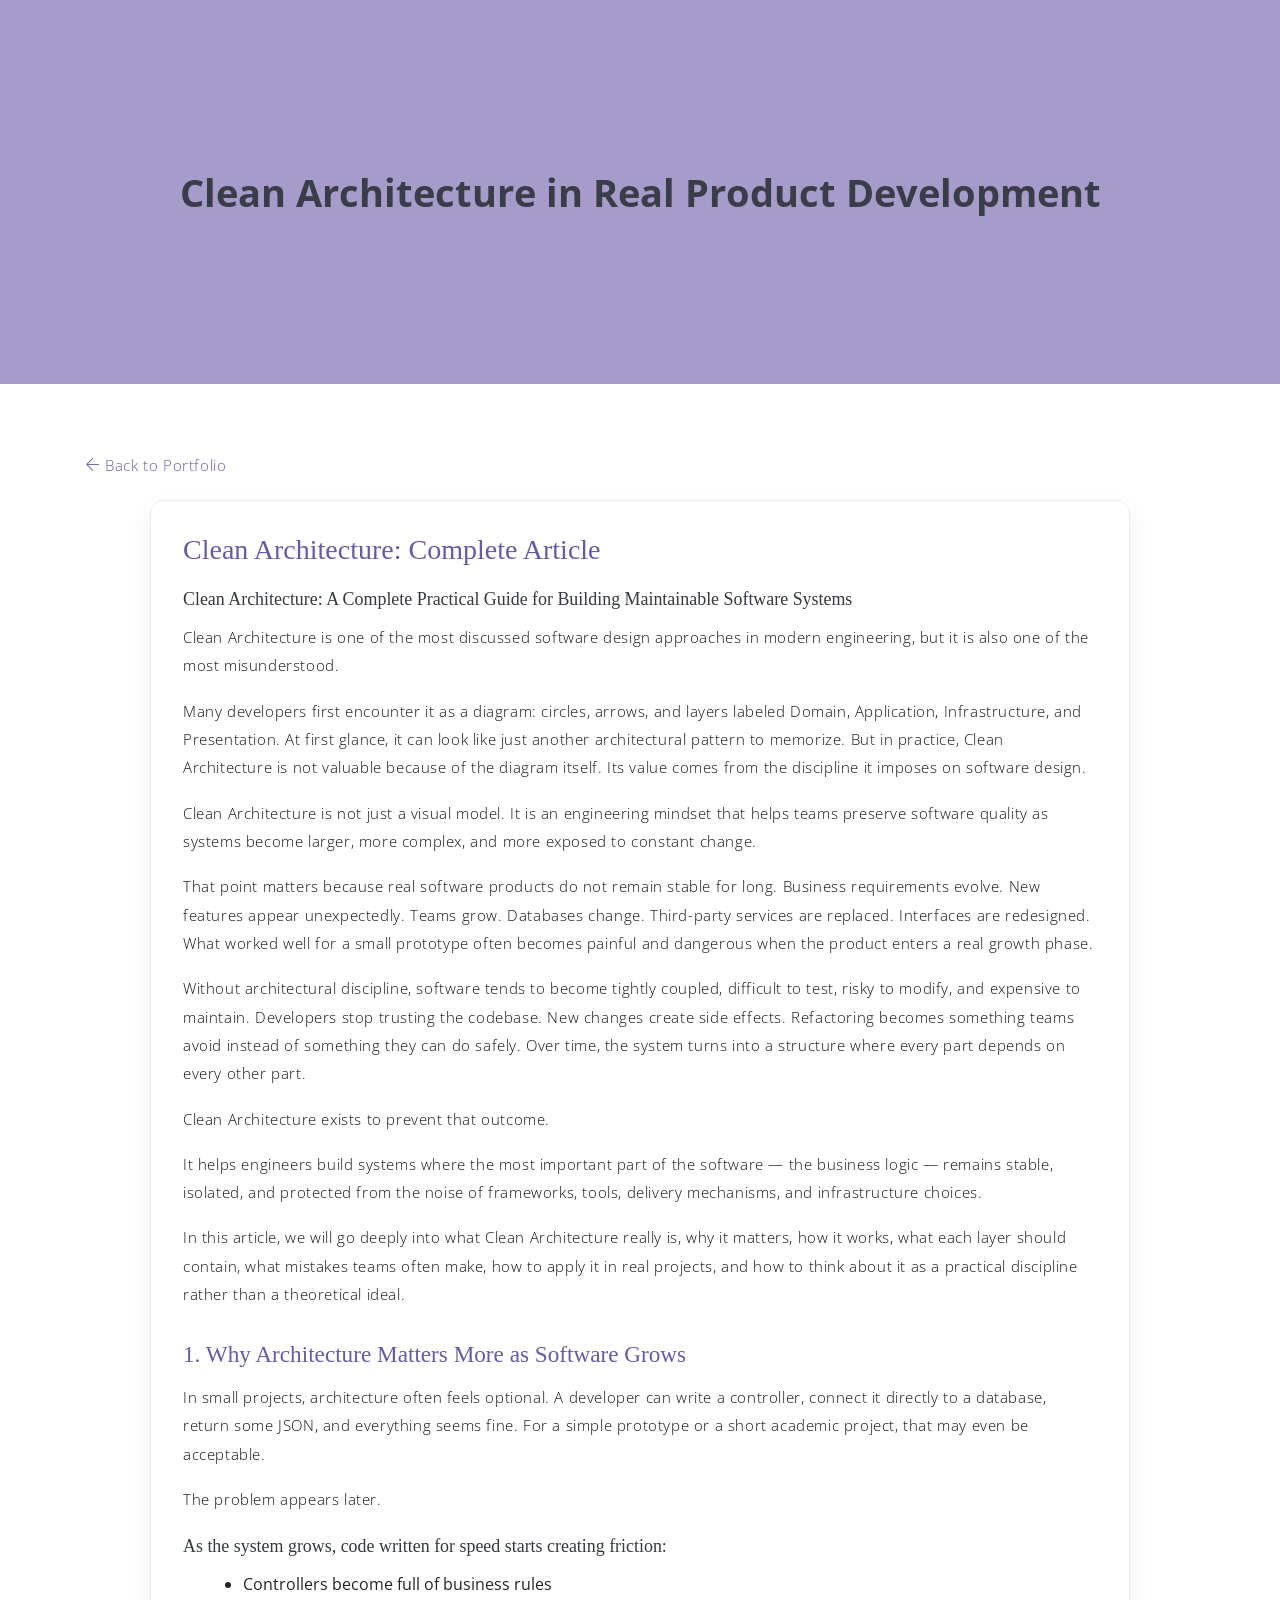
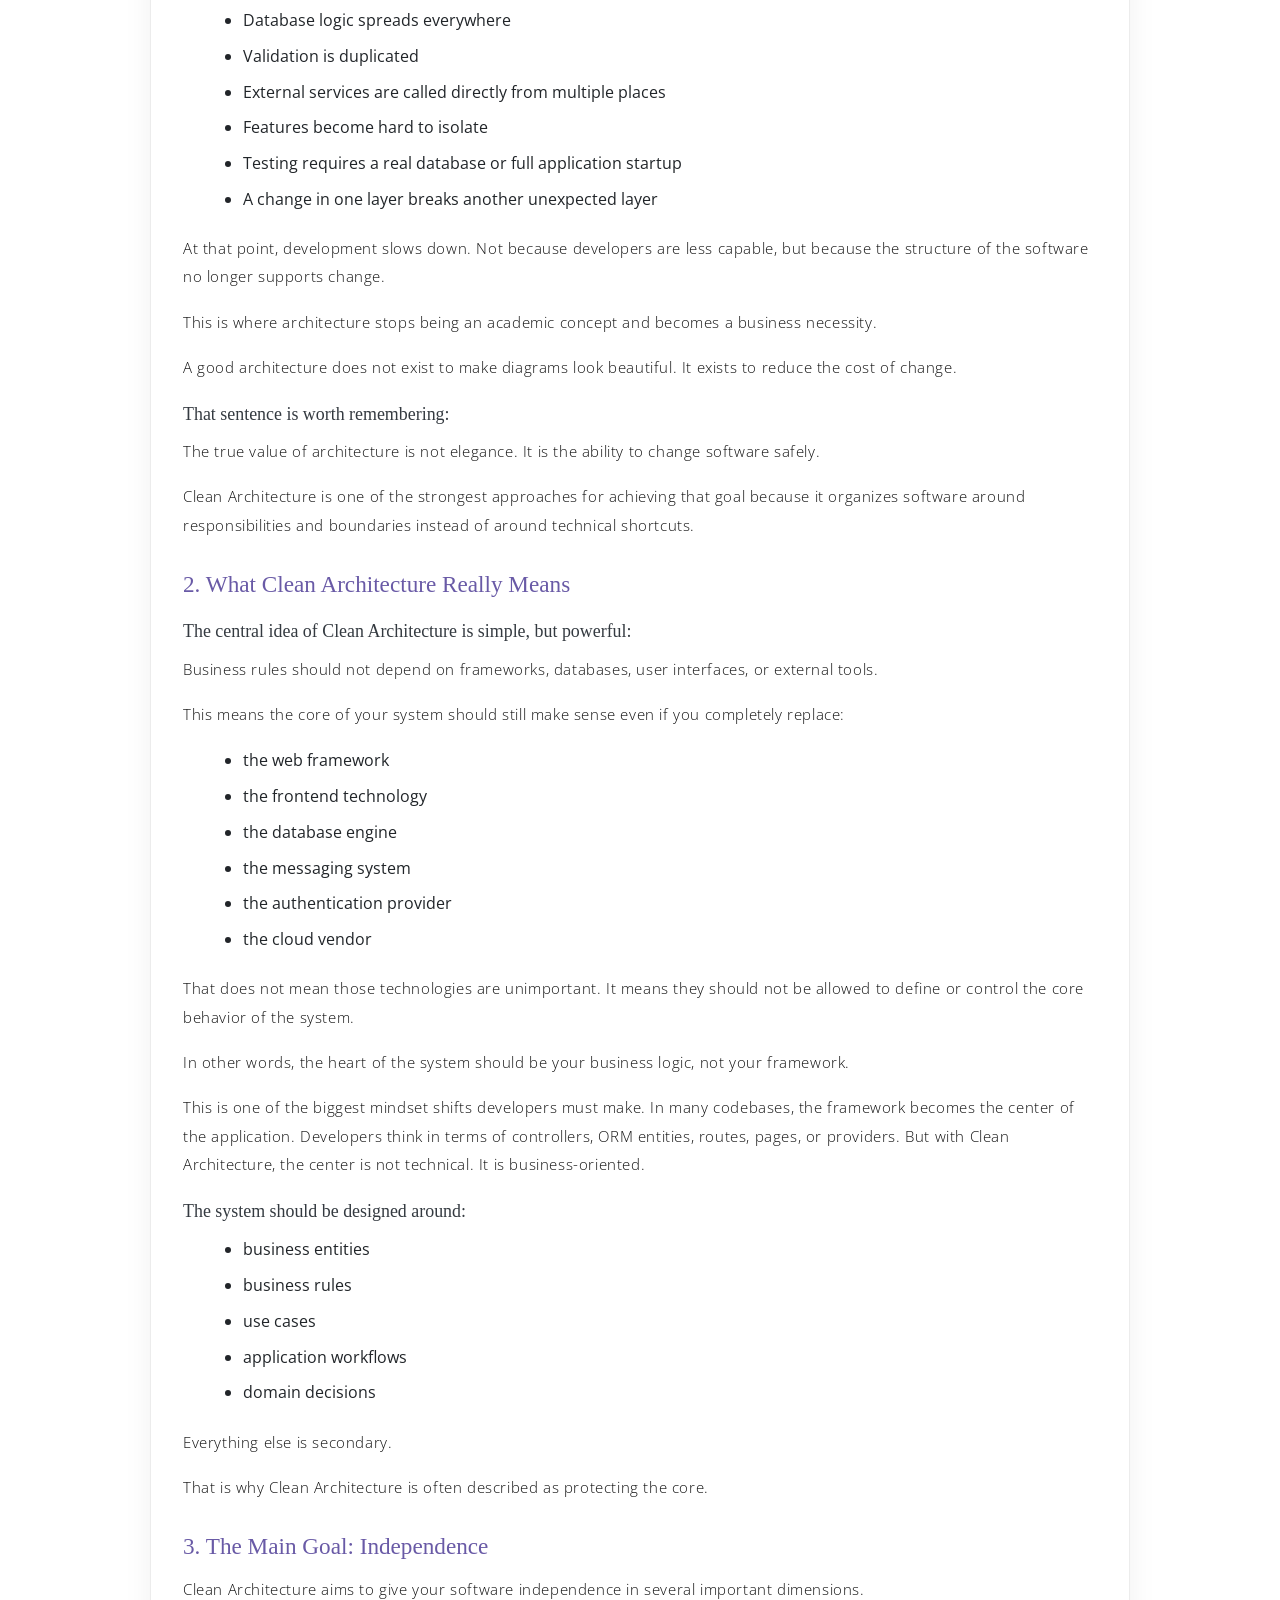
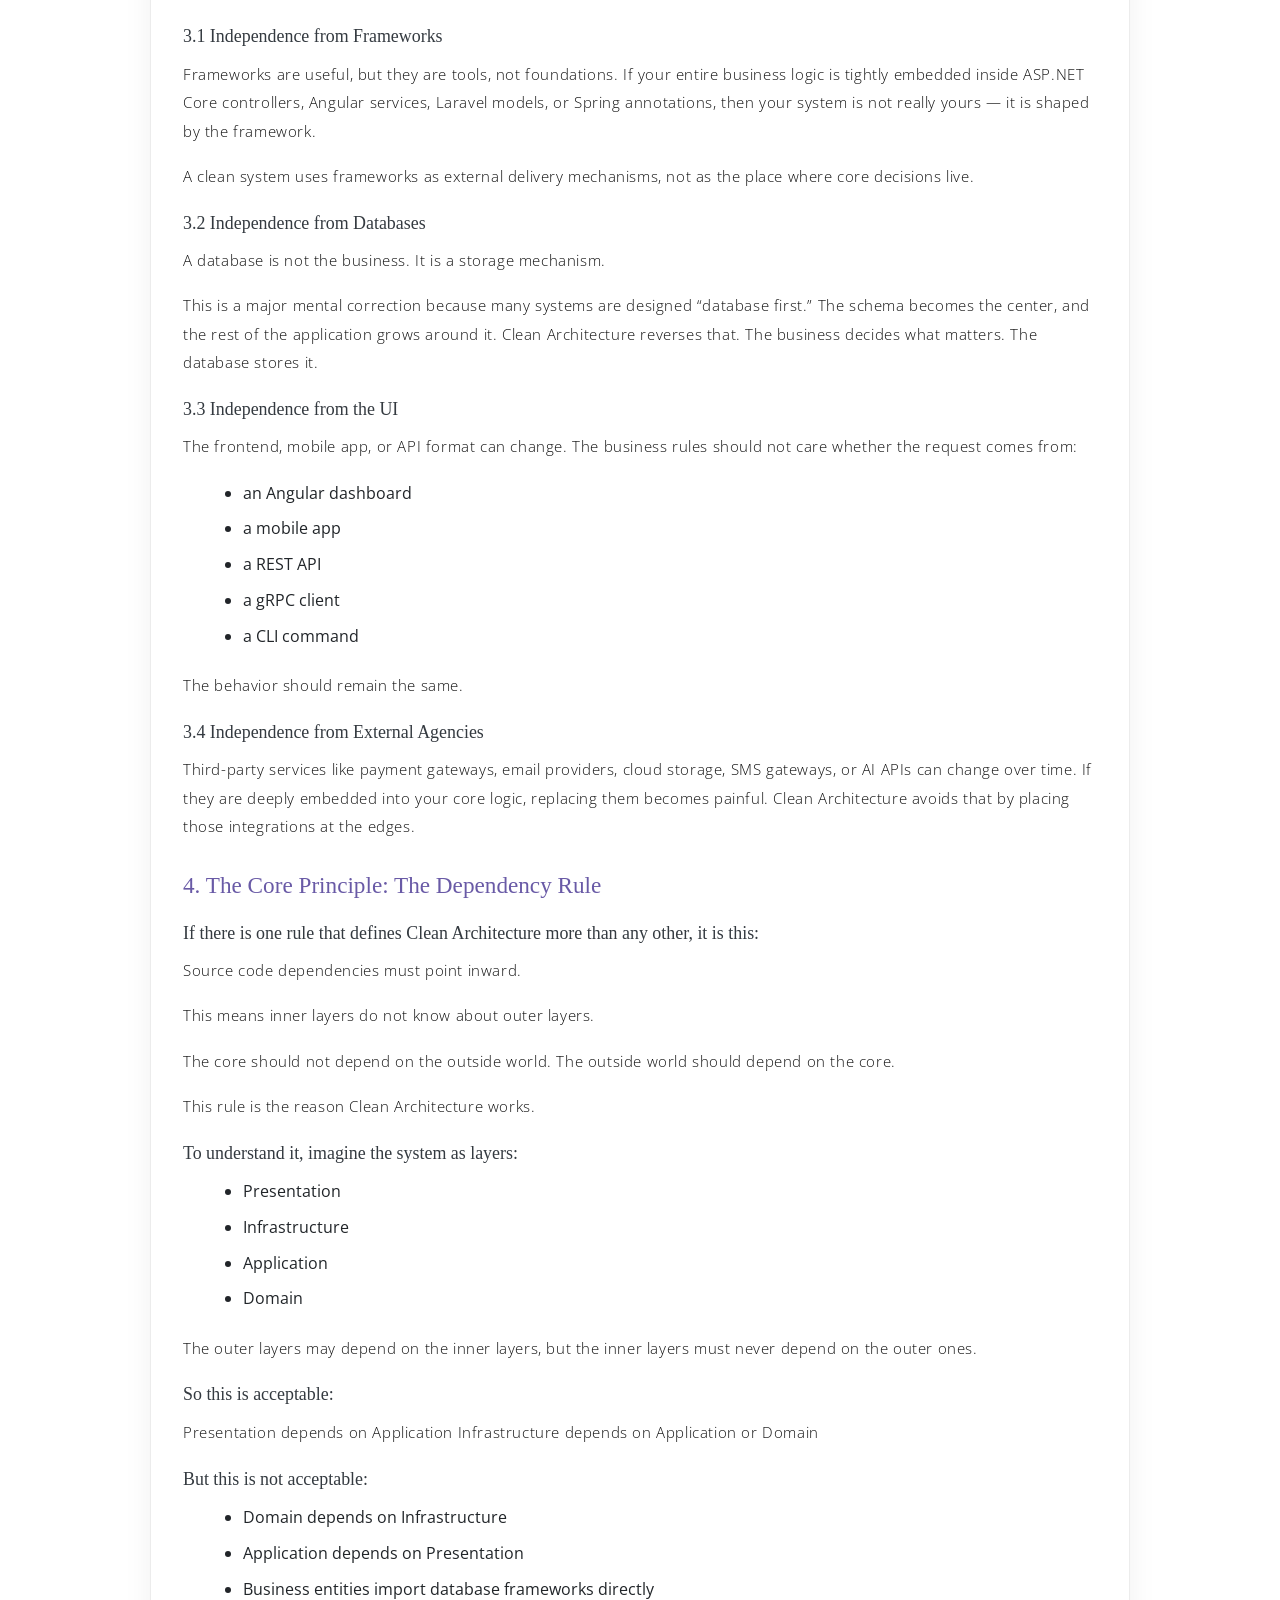
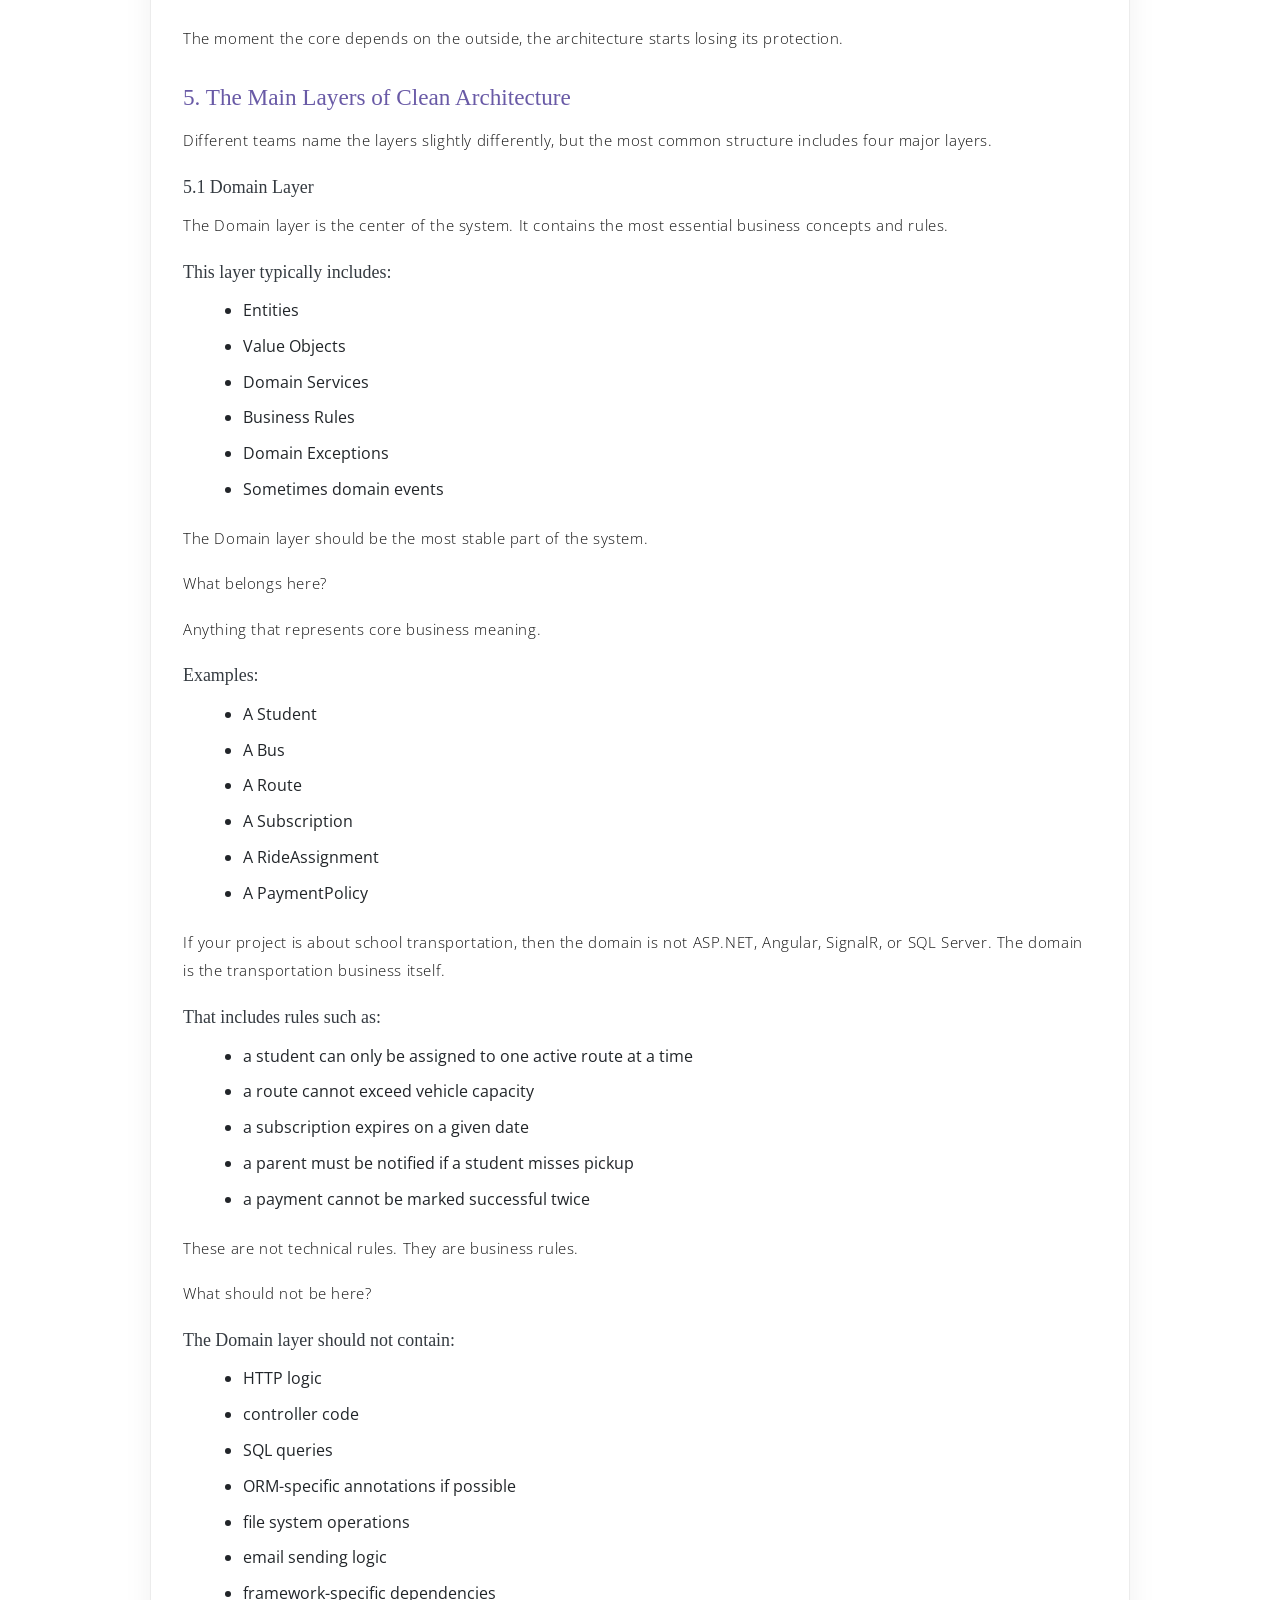
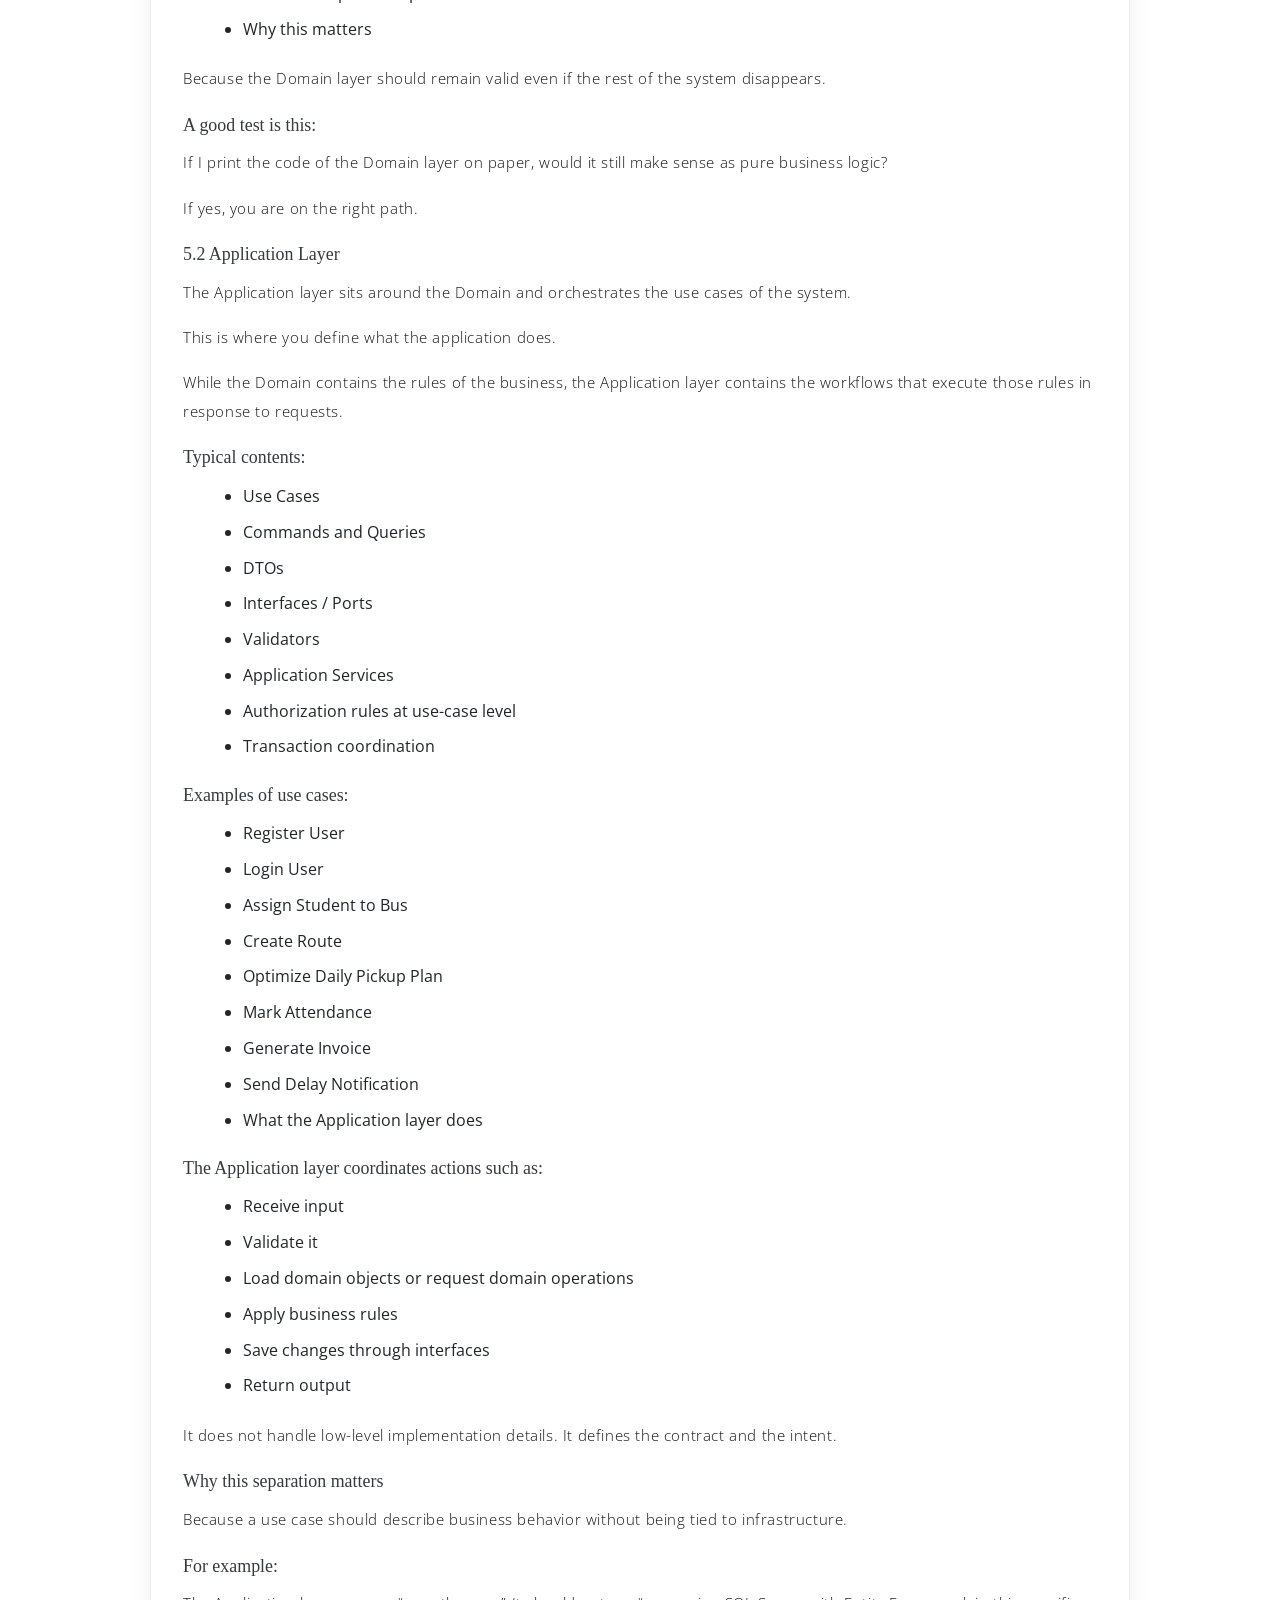
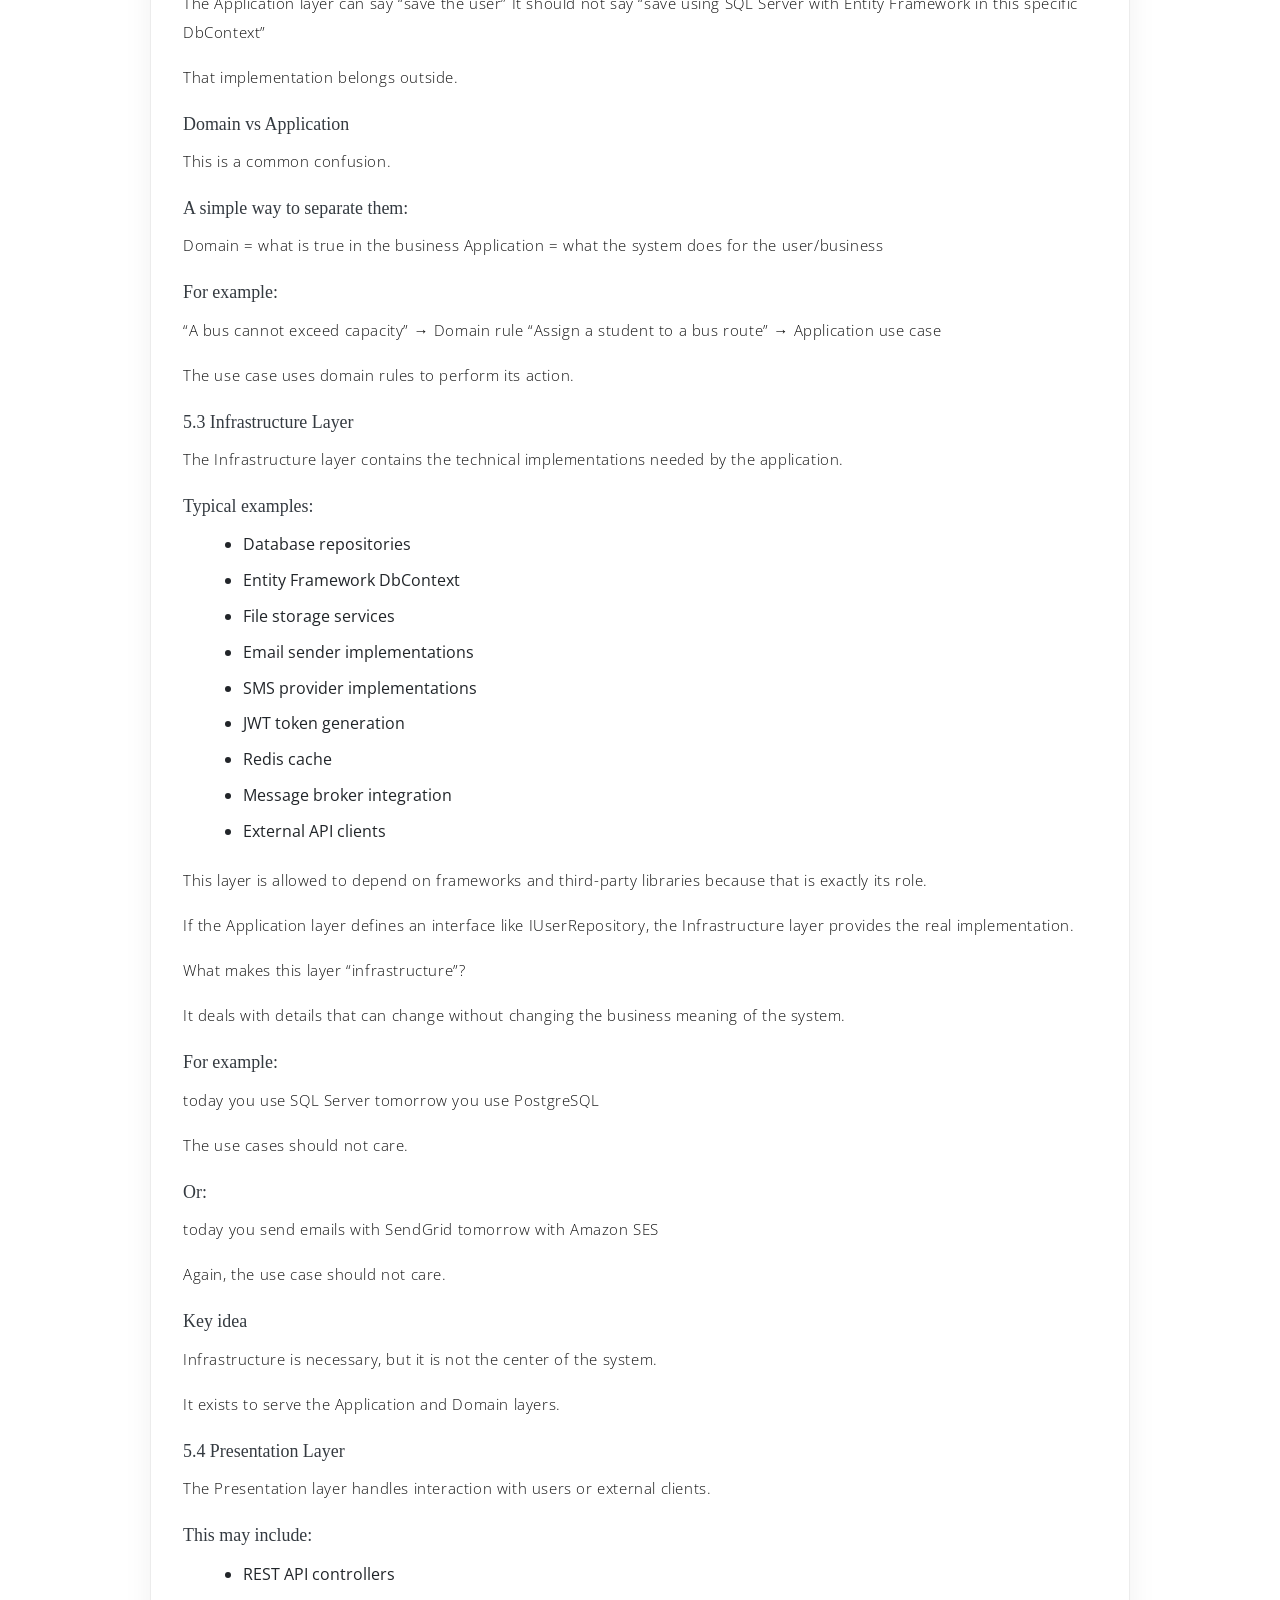
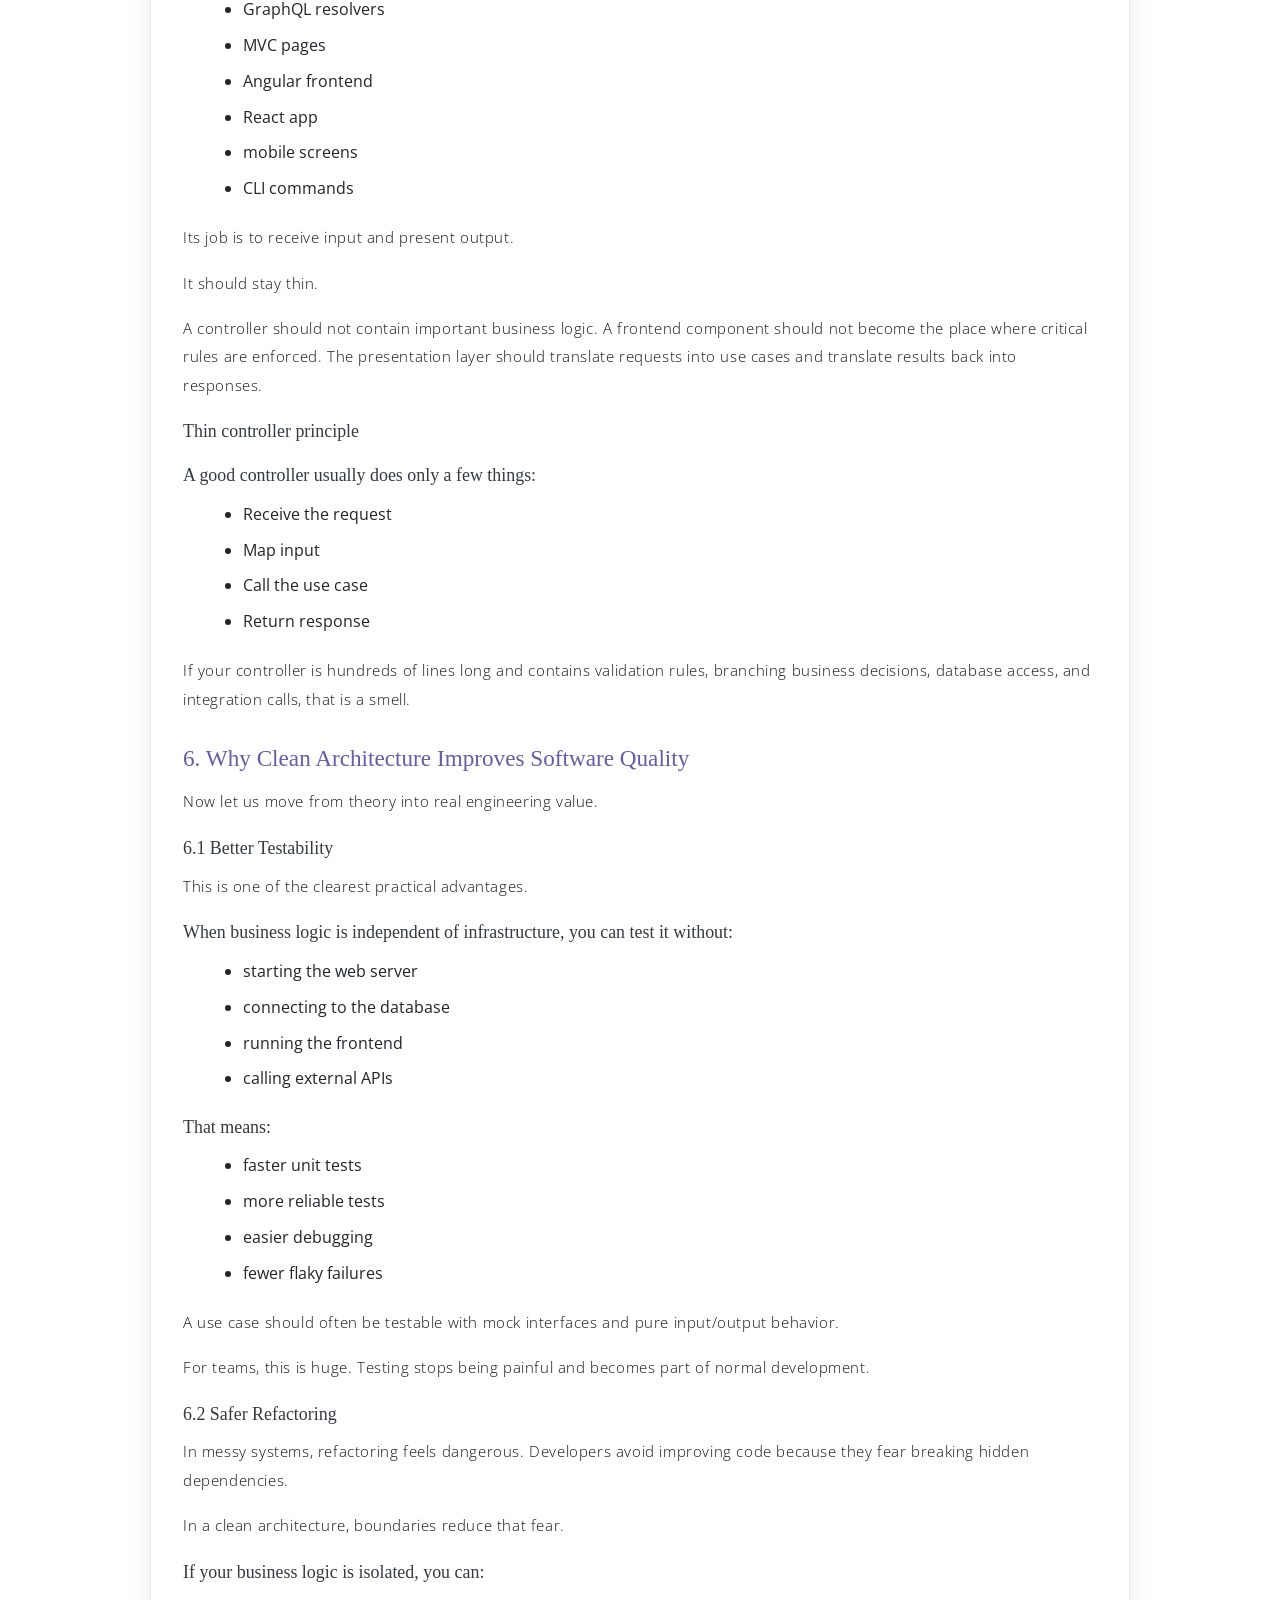
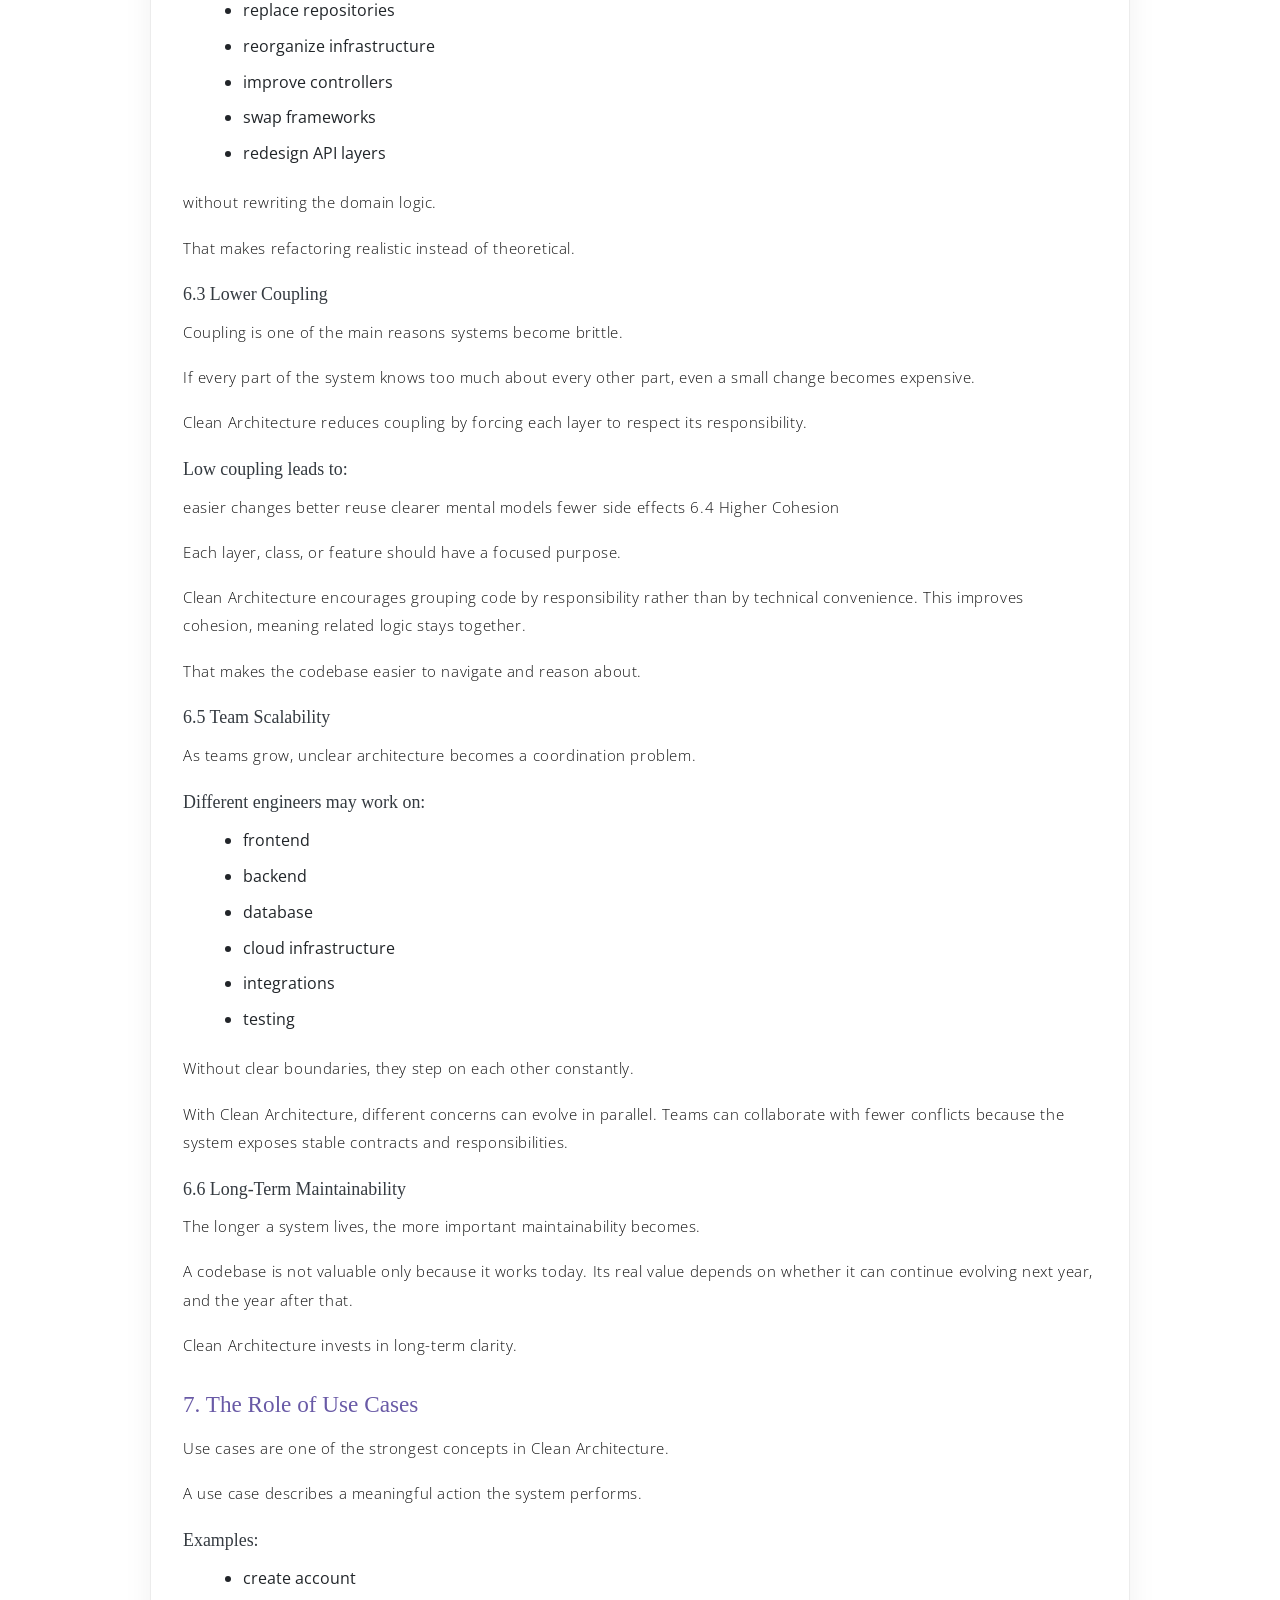
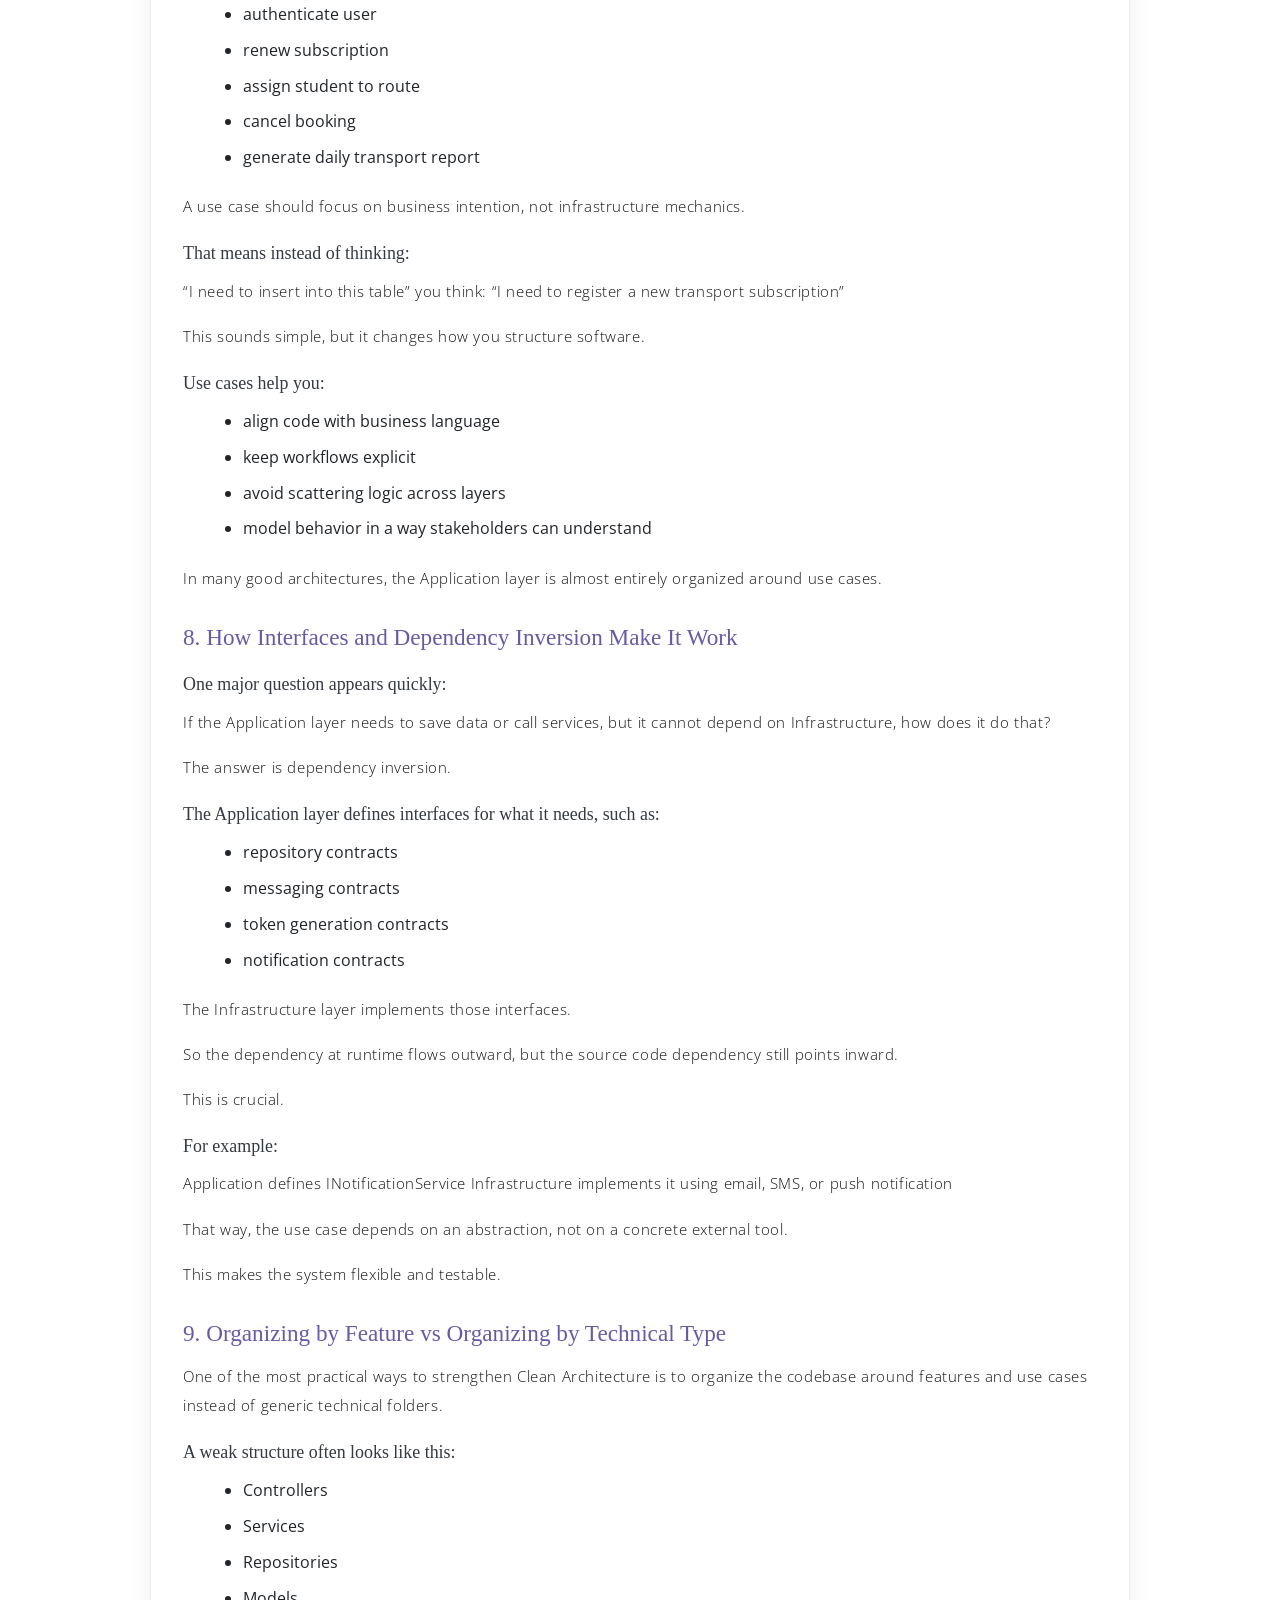
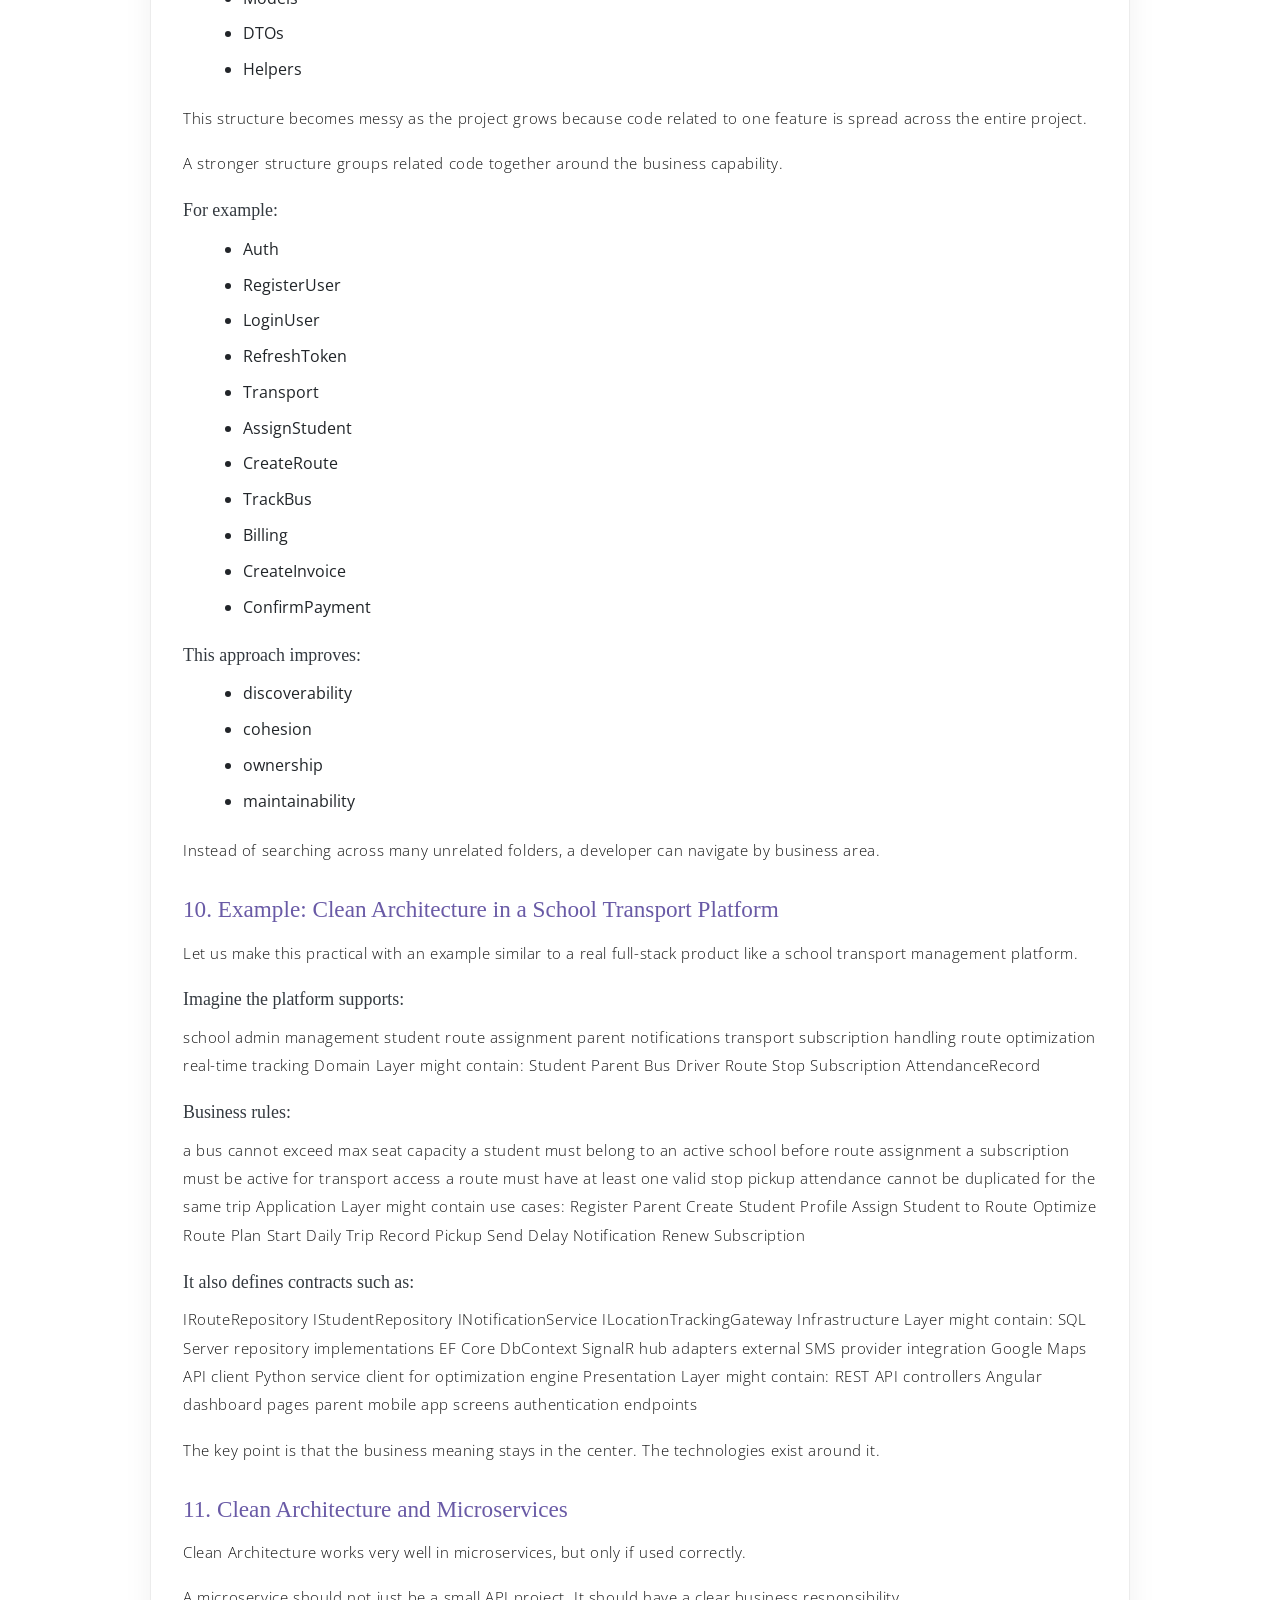
==== commit 9baa32f0: "Update : editing some phrases on blog" ====
--- a/article-clean-architecture.html
+++ b/article-clean-architecture.html
@@ -79,7 +79,6 @@
             <p class="mb-4"><a href="index.html"><i class="ti-arrow-left"></i> Back to Portfolio</a></p>
             <div class="article-wrap">
                 <h3 class="mb-2">Clean Architecture: Complete Article</h3>
-                <p class="article-meta">Static version copied from cleanarchitecture.txt</p>
                 <article class="article-prose">
                     <h4>Clean Architecture: A Complete Practical Guide for Building Maintainable Software Systems</h4>
                     <p>Clean Architecture is one of the most discussed software design approaches in modern engineering, but it is also one of the most misunderstood.</p>
--- a/assets/css/meyawo.css
+++ b/assets/css/meyawo.css
@@ -12123,6 +12123,20 @@
   font-weight: bold;
   opacity: .8;
   color: #212529;
+  margin: 0;
+  line-height: 1.1;
+}
+
+@media (max-width: 768px) {
+  .header-title {
+    font-size: 2rem;
+  }
+}
+
+@media (max-width: 576px) {
+  .header-title {
+    font-size: 1.6rem;
+  }
 }
 
 .header-mini {
@@ -12159,6 +12173,82 @@
   }
 }
 
+@media (max-width: 768px) {
+  .header {
+    height: auto;
+    min-height: 85vh;
+    padding-top: 120px;
+    padding-bottom: 60px;
+  }
+
+  .header .header-content {
+    margin-top: 10px;
+    max-width: 100%;
+    padding: 0 20px;
+  }
+
+  .header .header-content .header-title .up {
+    font-size: clamp(20px, 6vw, 45px);
+    margin-bottom: -12px;
+  }
+
+  .header .header-content .header-title .down {
+    font-size: clamp(24px, 8vw, 50px);
+    margin-bottom: -12px;
+  }
+
+  .header .header-content .header-subtitle {
+    font-size: clamp(12px, 4vw, 18px);
+    letter-spacing: 2px;
+    margin-top: -5px;
+    margin-bottom: 15px;
+  }
+
+  .header .header-content .btn {
+    margin-top: 15px;
+    padding: 10px 20px;
+    font-size: 0.95rem;
+  }
+}
+
+@media (max-width: 576px) {
+  .header {
+    height: auto;
+    min-height: auto;
+    padding-top: 80px;
+    padding-bottom: 50px;
+  }
+
+  .header .header-content {
+    margin-top: 5px;
+    padding: 0 15px;
+  }
+
+  .header .header-content .header-title .up {
+    font-size: 24px;
+    margin-bottom: -10px;
+  }
+
+  .header .header-content .header-title .down {
+    font-size: 32px;
+    margin-bottom: -10px;
+    line-height: 1.2;
+  }
+
+  .header .header-content .header-subtitle {
+    font-size: 13px;
+    letter-spacing: 1.5px;
+    margin-top: 0;
+    margin-bottom: 12px;
+  }
+
+  .header .header-content .btn {
+    margin-top: 12px;
+    padding: 8px 18px;
+    font-size: 0.9rem;
+  }
+}
+
 .about {
   display: -webkit-box;
   display: -ms-flexbox;
